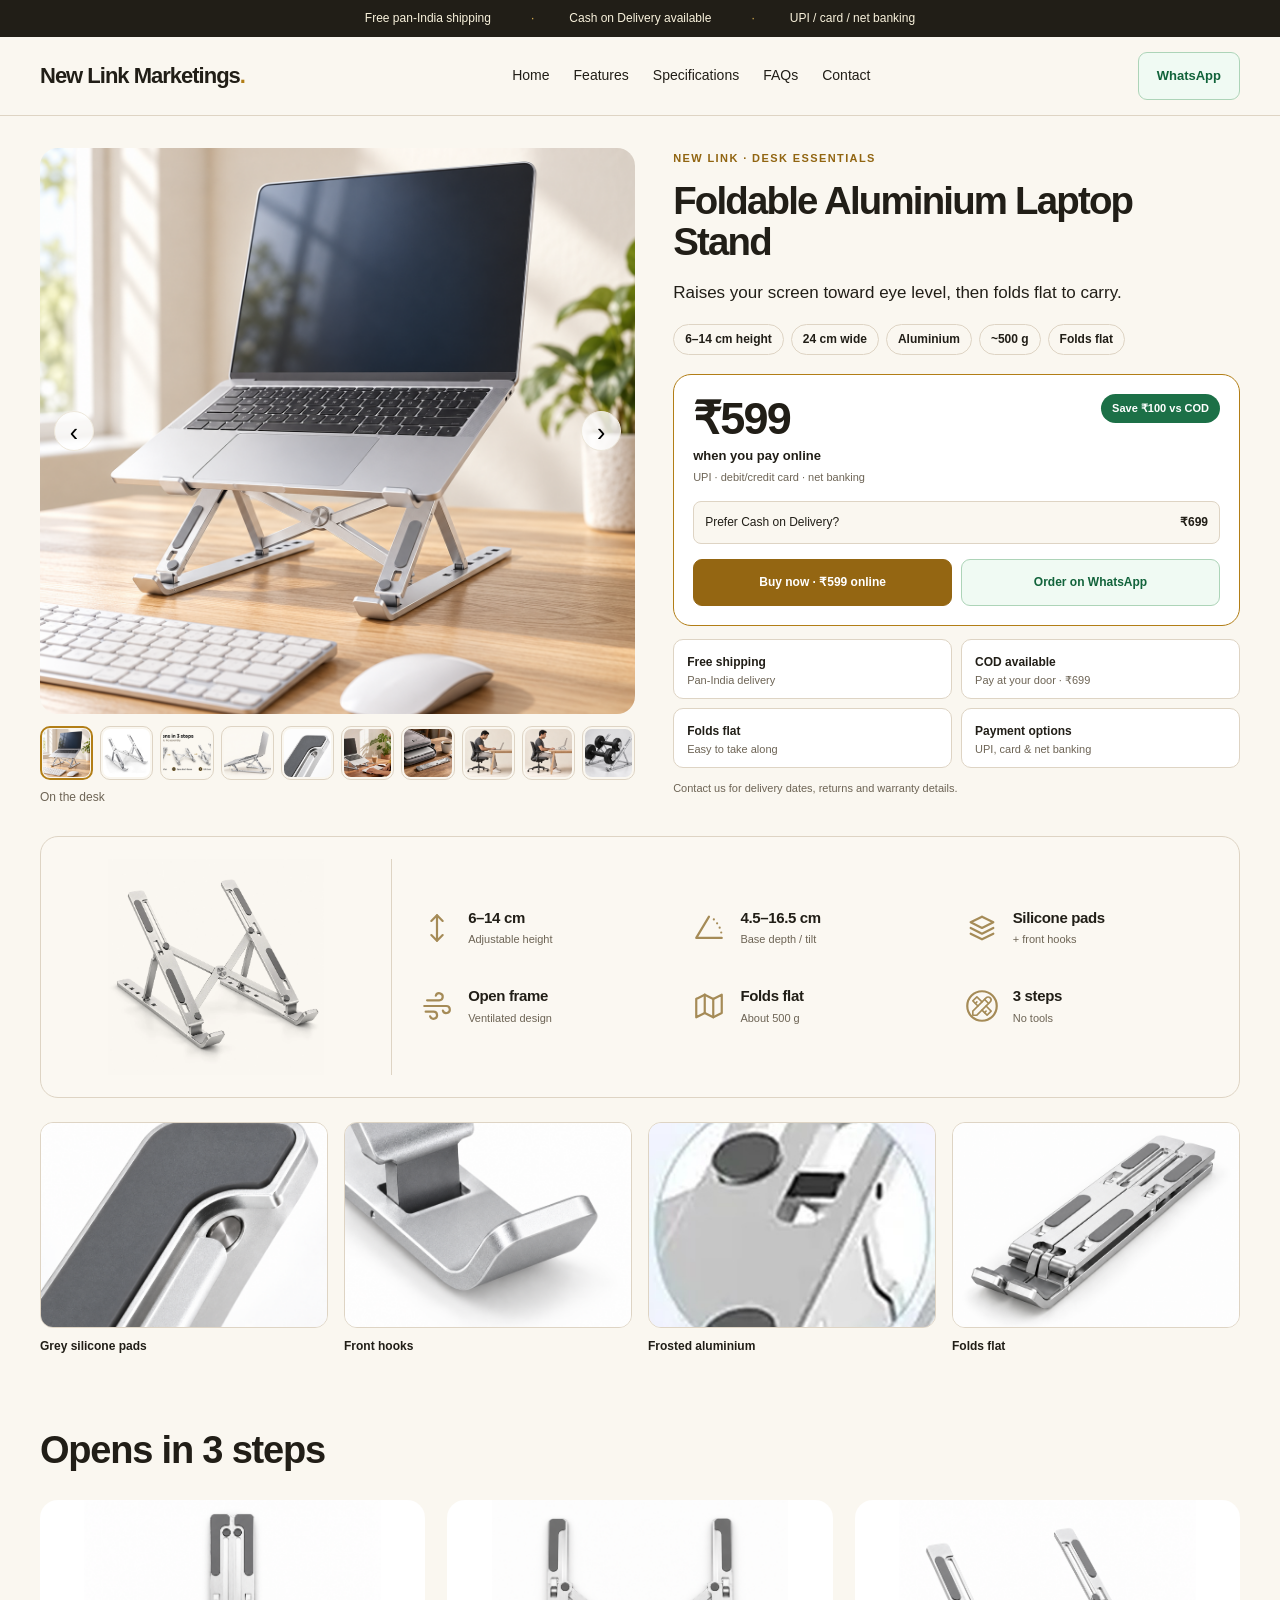
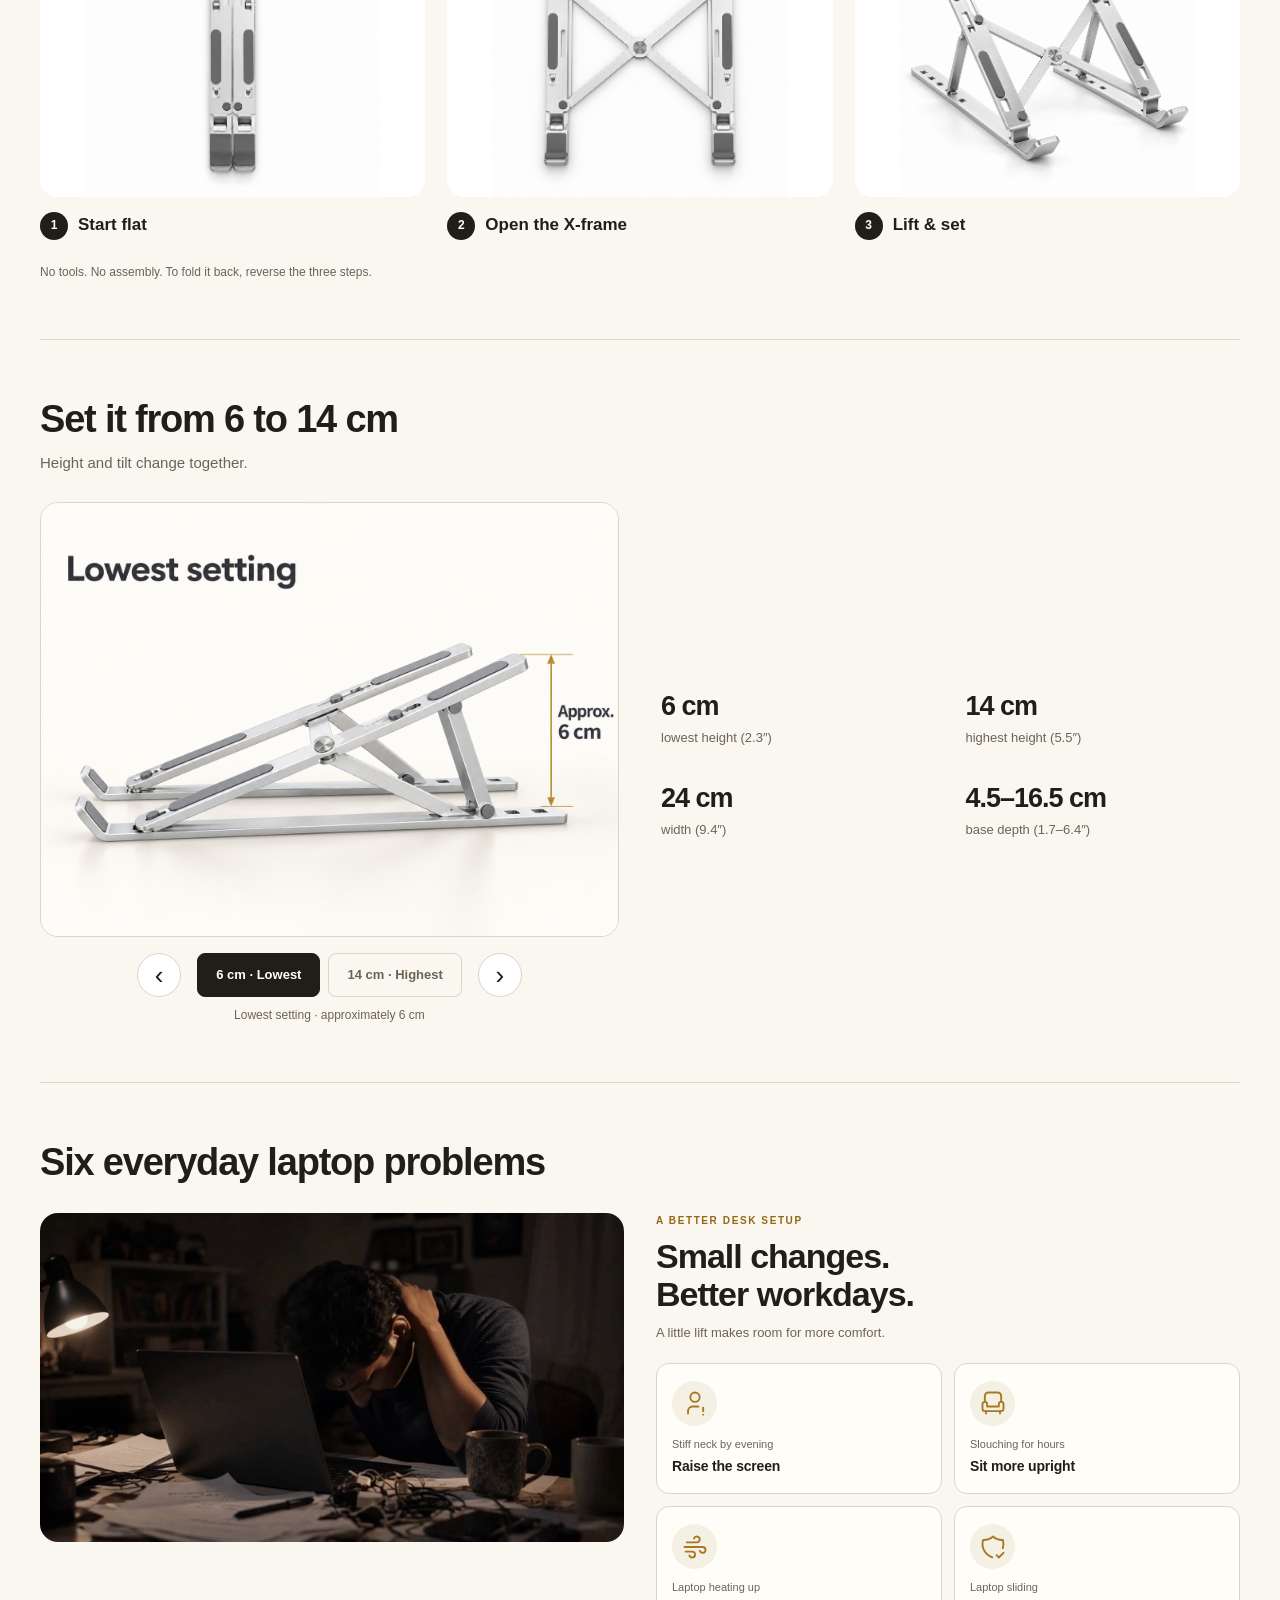
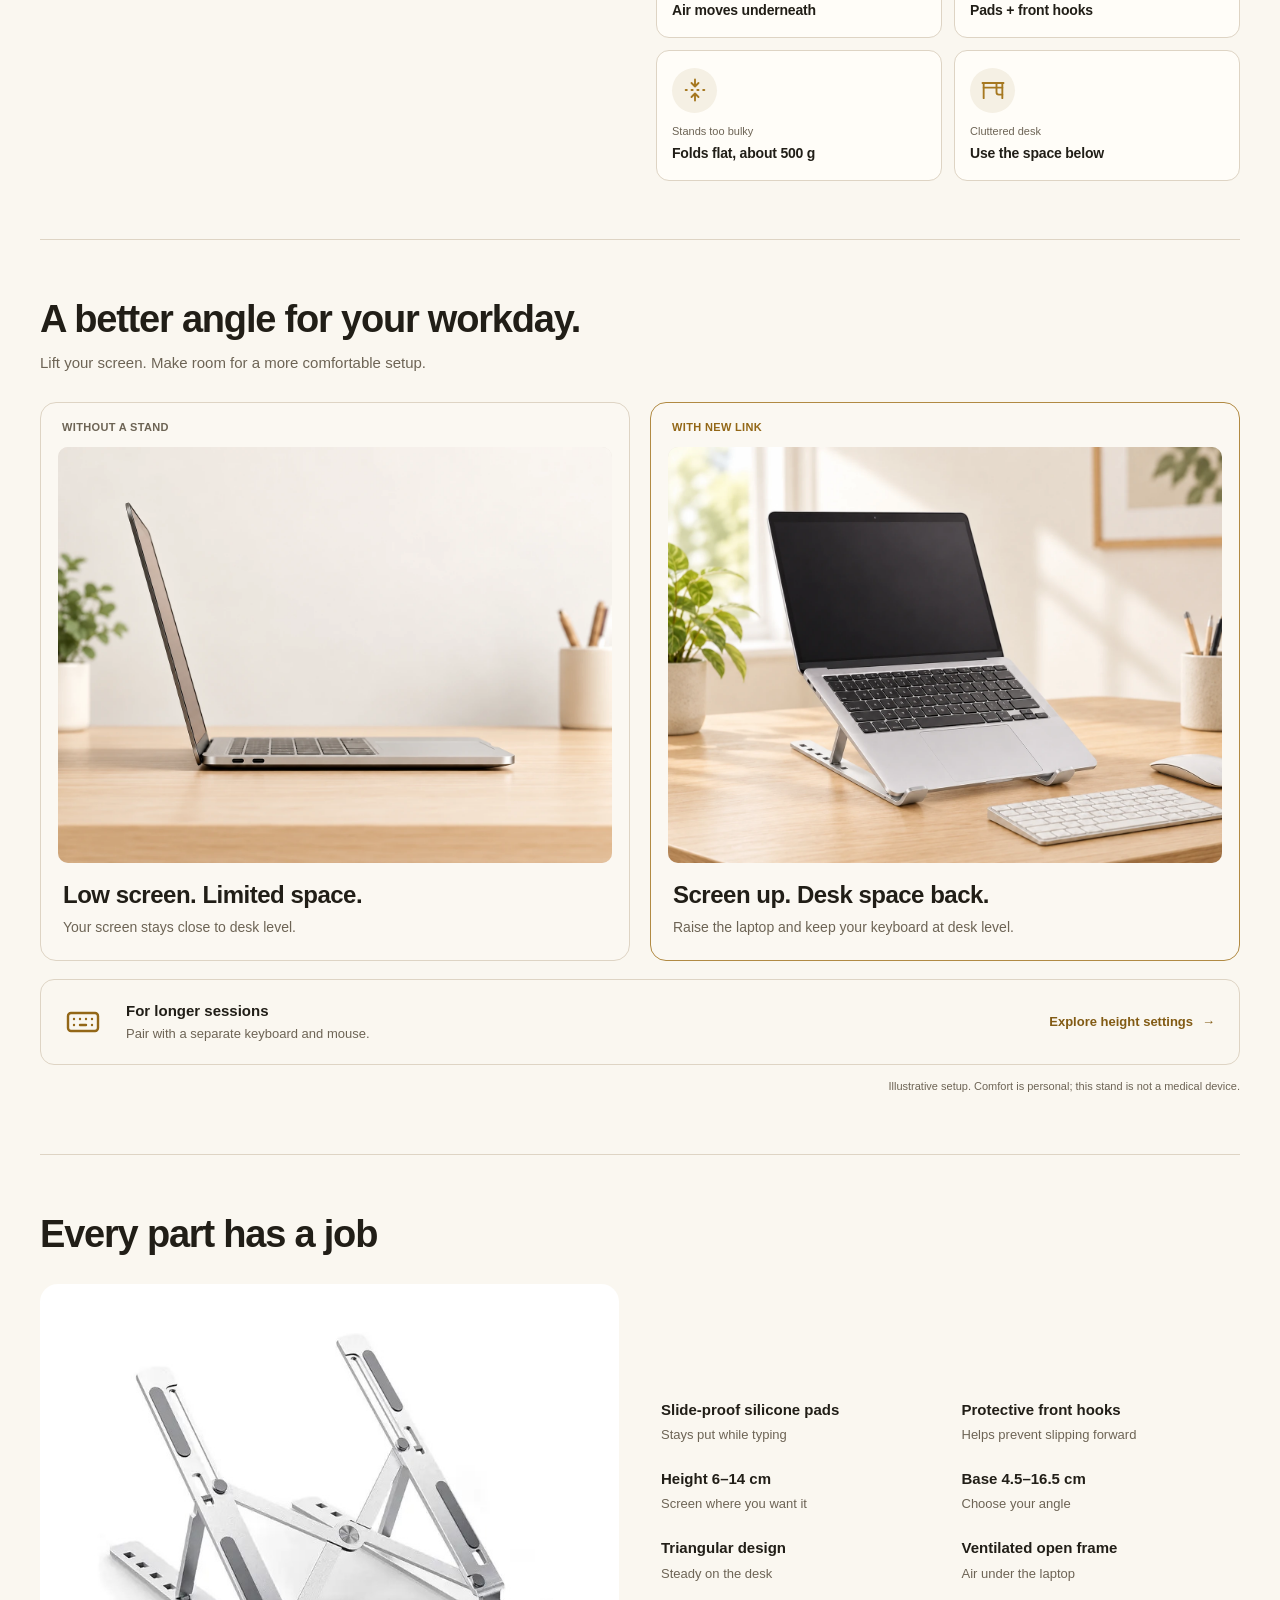
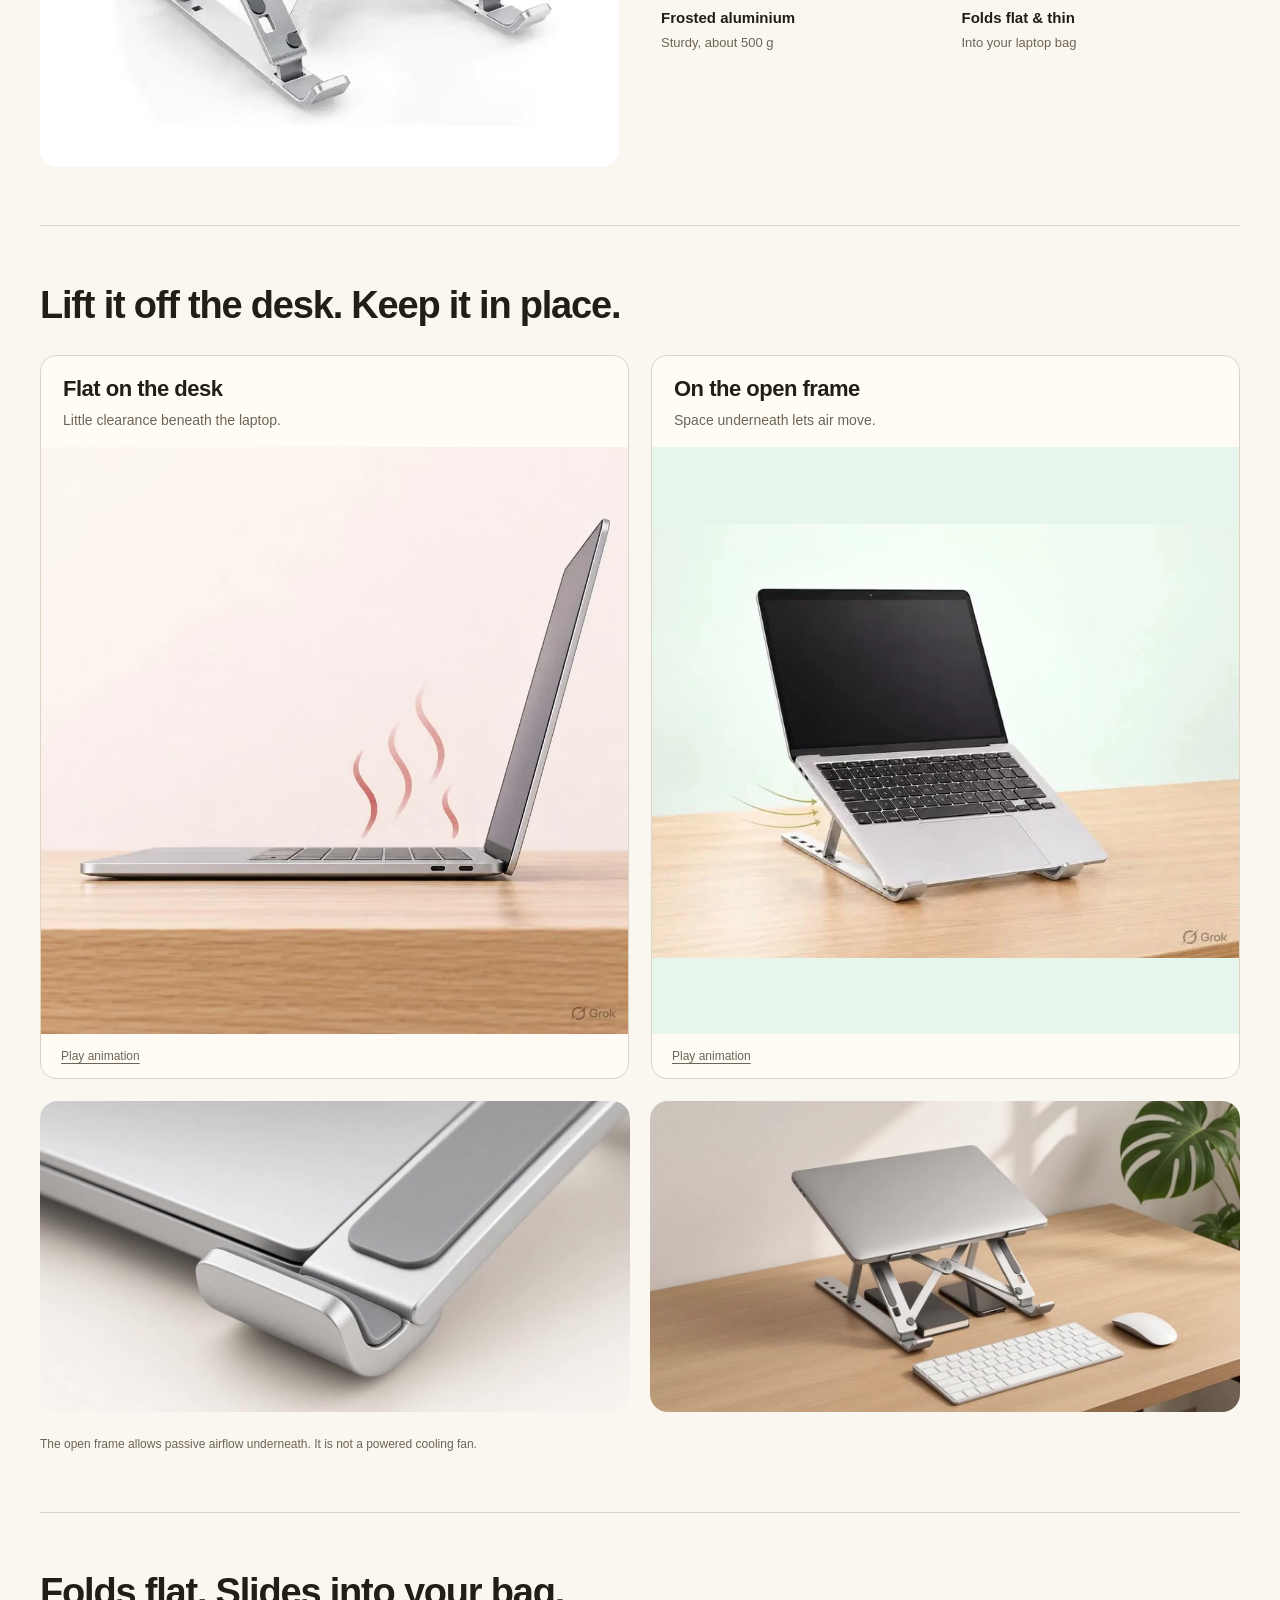
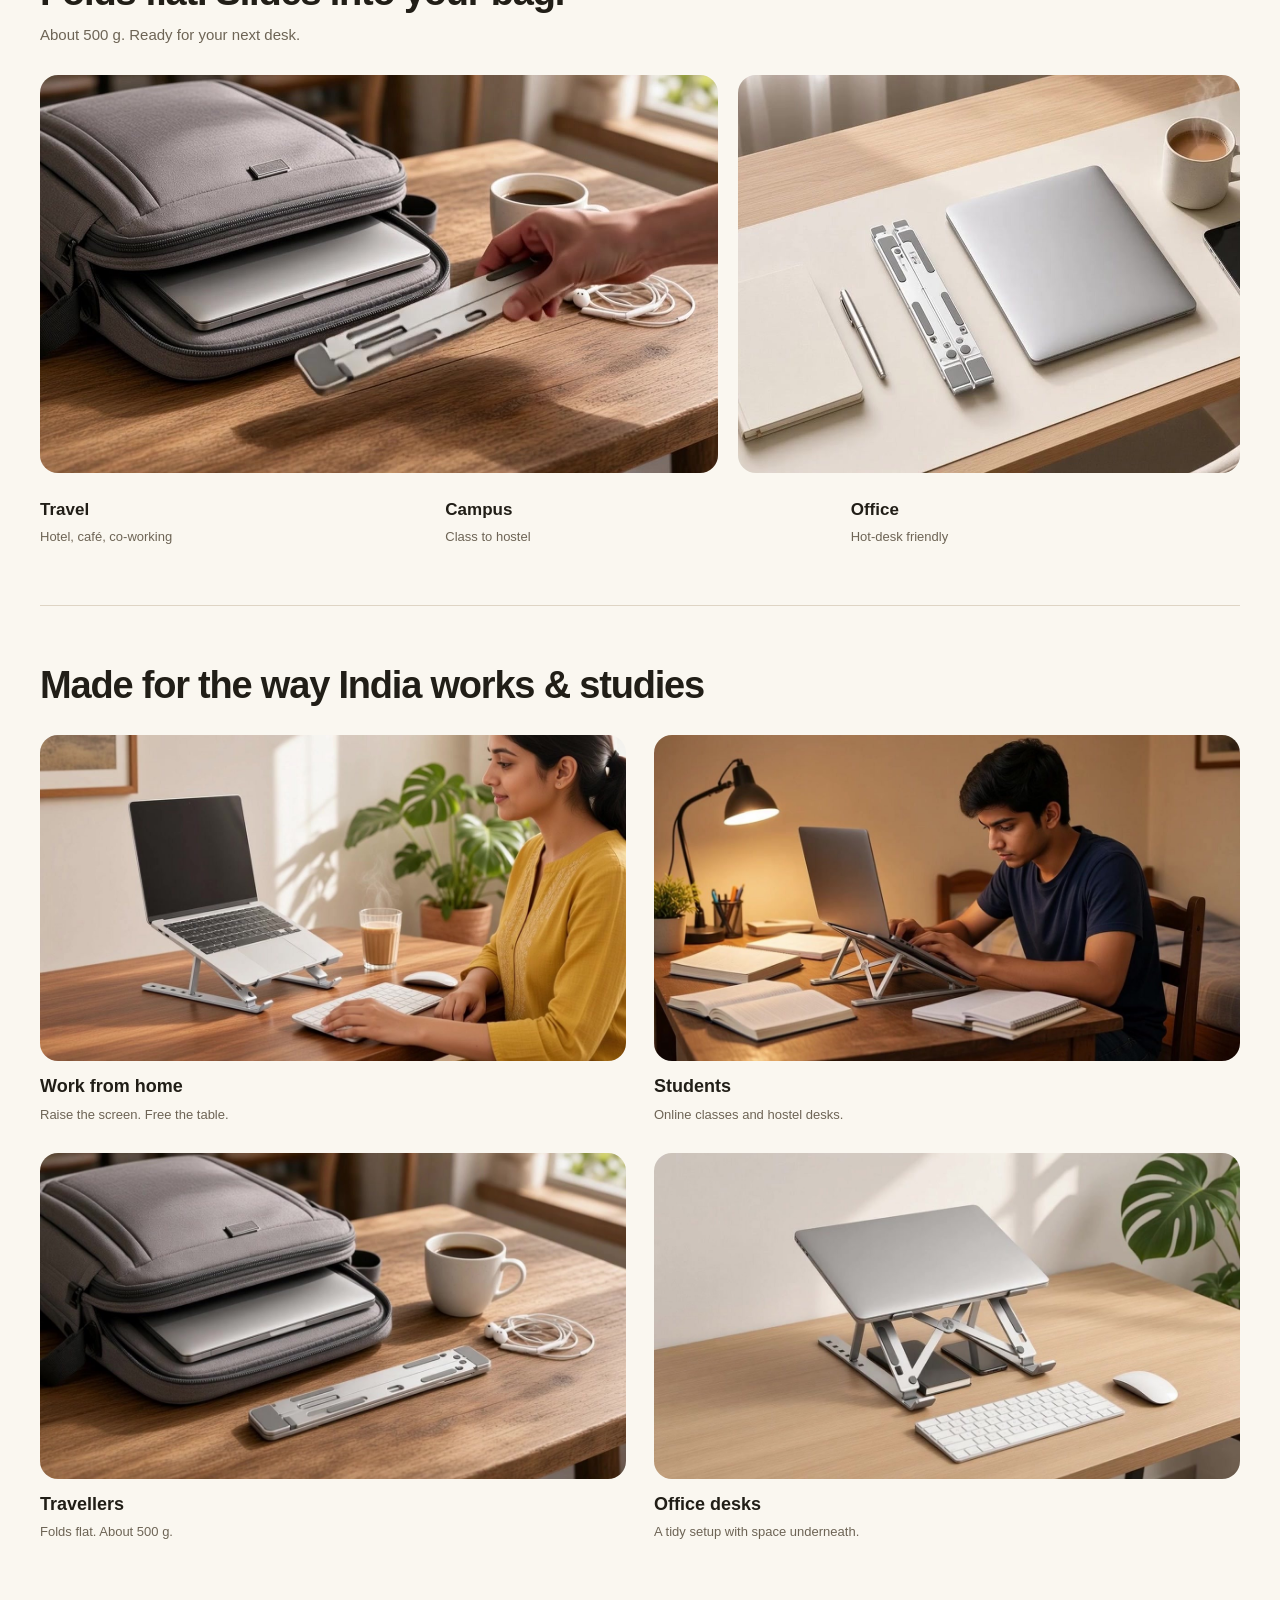
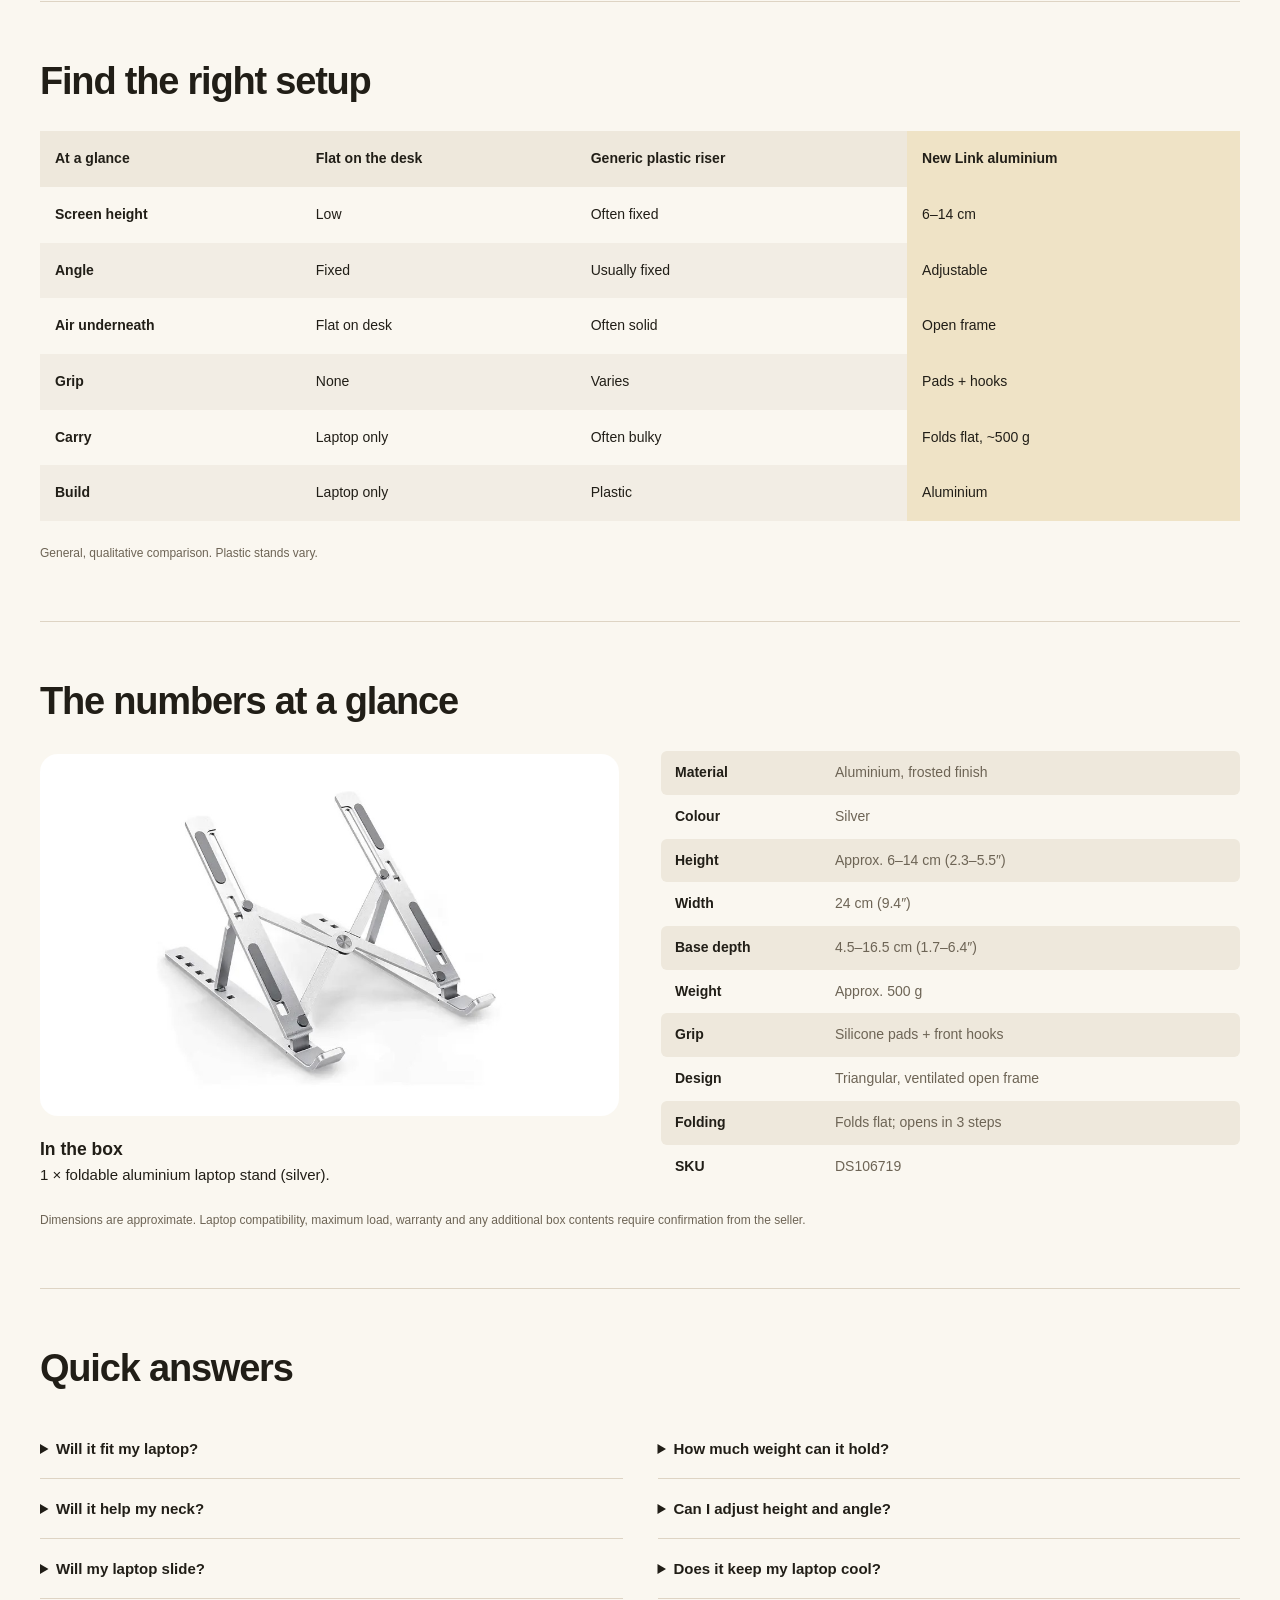
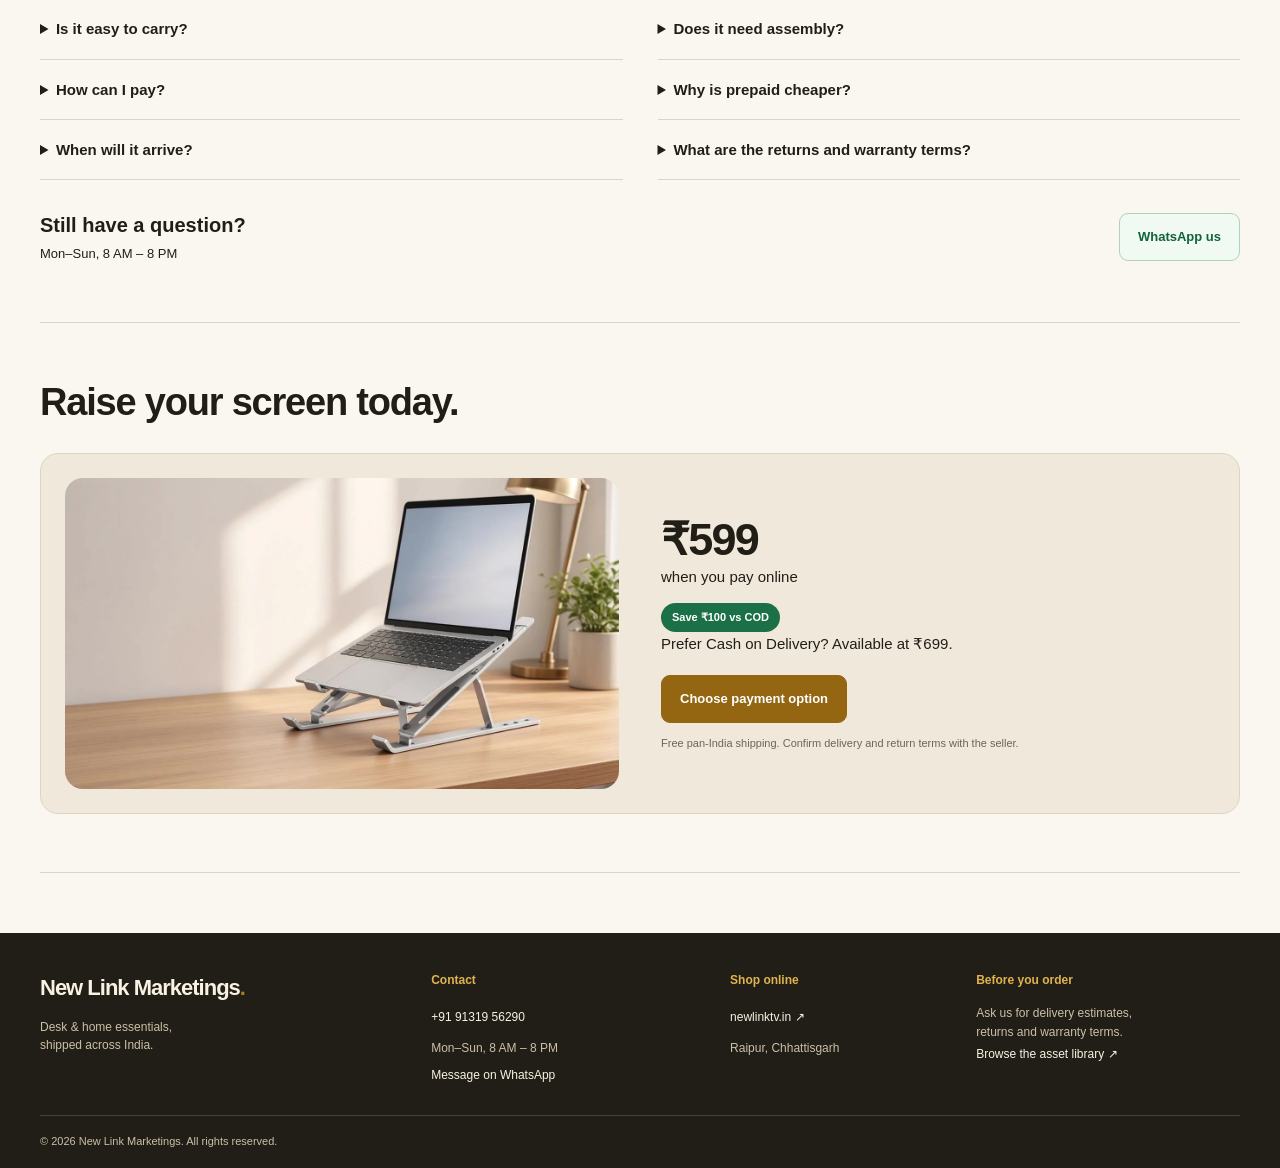
==== index.html @ d21ece6f "Replace open-frame airflow diagram with supplied looping video" ====
<!doctype html><html lang="en-IN"><head><meta charset="utf-8"><meta name="viewport" content="width=device-width, initial-scale=1"><meta name="description" content="Foldable aluminium laptop stand from New Link Marketings. Adjustable 6–14 cm, silicone grip, about 500 g. ₹599 online or ₹699 COD."><title>Foldable Aluminium Laptop Stand | New Link Marketings</title><link rel="stylesheet" href="styles.css?v=24"><script src="script.js?v=24" defer></script></head><body><a class="skip" href="#main">Skip to content</a><div class="announcement"><span>Free pan-India shipping</span><span>Cash on Delivery available</span><span>UPI / card / net banking</span></div><header><div class="nav wrap"><a href="#" class="brand">New Link Marketings<span>.</span></a><button id="menu-toggle" class="menu" aria-controls="navigation" aria-expanded="false">Menu</button><nav id="navigation" aria-label="Main navigation"><a href="#main">Home</a><a href="#features">Features</a><a href="#specs">Specifications</a><a href="#faq">FAQs</a><a href="#contact">Contact</a></nav><a class="button whatsapp nav-wa" href="https://wa.me/919131956290?text=Hi%2C%20I%20am%20interested%20in%20the%20foldable%20aluminium%20laptop%20stand." target="_blank" rel="noopener">WhatsApp</a></div></header><main id="main" class="wrap"><section class="hero"><div class="gallery"><div class="hero-photo"><img id="gallery-main" src="assets/hero-desk-generated.png" alt="Silver laptop on the aluminium X-frame stand in a naturally lit workspace" width="1254" height="1254" fetchpriority="high"><button class="gallery-arrow prev" aria-label="Previous product image">‹</button><button class="gallery-arrow next" aria-label="Next product image">›</button></div><div id="thumbnails" class="thumbnails" aria-label="Product images"></div><p id="gallery-caption" class="caption" aria-live="polite">On the desk</p></div><div class="hero-copy"><p class="eyebrow">NEW LINK · DESK ESSENTIALS</p><h1>Foldable Aluminium Laptop Stand</h1><p class="intro">Raises your screen toward eye level, then folds flat to carry.</p><div class="tags"><span>6–14 cm height</span><span>24 cm wide</span><span>Aluminium</span><span>~500 g</span><span>Folds flat</span></div><div class="buy-box"><div class="price-row"><div><strong class="price">₹599</strong><b>when you pay online</b><small>UPI · debit/credit card · net banking</small></div><span class="saving">Save ₹100 vs COD</span></div><p class="cod">Prefer Cash on Delivery? <strong>₹699</strong></p><div class="actions"><button class="button primary" data-order>Buy now · ₹599 online</button><a class="button whatsapp" href="https://wa.me/919131956290?text=Hi%2C%20I%20am%20interested%20in%20the%20foldable%20aluminium%20laptop%20stand." target="_blank" rel="noopener">Order on WhatsApp</a></div></div><div class="trust"><div><b>Free shipping</b><small>Pan-India delivery</small></div><div><b>COD available</b><small>Pay at your door · ₹699</small></div><div><b>Folds flat</b><small>Easy to take along</small></div><div><b>Payment options</b><small>UPI, card & net banking</small></div></div><p class="fine">Contact us for delivery dates, returns and warranty details.</p></div></section><section id="stand-benefits" class="feature-summary" aria-label="Stand at a glance"><div class="feature-summary-product"><img src="assets/benefits-stand.webp" alt="Open silver aluminium laptop stand with grey silicone pads" width="1254" height="1254" loading="lazy"></div><dl class="feature-summary-list"><div class="benefit-item"><img src="assets/icons/benefit-height.svg" alt="" width="34" height="34" loading="lazy"><div><dt>6–14 cm</dt><dd>Adjustable height</dd></div></div><div class="benefit-item"><img src="assets/icons/benefit-angle.svg" alt="" width="34" height="34" loading="lazy"><div><dt>4.5–16.5 cm</dt><dd>Base depth / tilt</dd></div></div><div class="benefit-item"><img src="assets/icons/benefit-silicone.svg" alt="" width="34" height="34" loading="lazy"><div><dt>Silicone pads</dt><dd>+ front hooks</dd></div></div><div class="benefit-item"><img src="assets/icons/benefit-airflow.svg" alt="" width="34" height="34" loading="lazy"><div><dt>Open frame</dt><dd>Ventilated design</dd></div></div><div class="benefit-item"><img src="assets/icons/benefit-fold.svg" alt="" width="34" height="34" loading="lazy"><div><dt>Folds flat</dt><dd>About 500 g</dd></div></div><div class="benefit-item"><img src="assets/icons/benefit-no-tools.svg" alt="" width="34" height="34" loading="lazy"><div><dt>3 steps</dt><dd>No tools</dd></div></div></dl></section><div class="details-grid"><figure><img src="assets/grey-silicone-pad-generated.png" alt="Grey silicone pads" class="" loading="lazy" width="1280" height="720"><figcaption>Grey silicone pads</figcaption></figure><figure><img src="assets/front-hook-v2.png" alt="Front hooks" class="" loading="lazy" width="1280" height="720"><figcaption>Front hooks</figcaption></figure><figure><img src="assets/frosted-aluminium.jpg" alt="Frosted aluminium" class="" loading="lazy" width="1280" height="720"><figcaption>Frosted aluminium</figcaption></figure><figure><img src="assets/folded-stand-generated.png" alt="Folds flat" class="" loading="lazy" width="1280" height="720"><figcaption>Folds flat</figcaption></figure></div><section id="setup" class="section"><div class="section-heading"><h2>Opens in 3 steps</h2></div><div class="steps"><figure><img src="assets/folded-top-view-generated.png" alt="Start flat: top view of the folded aluminium stand" class="" loading="lazy" width="1254" height="1254"><figcaption><span>1</span>Start flat</figcaption></figure><figure><img src="assets/x-frame-top-view-generated.png" alt="Open the X-frame: overhead view of the stand spread sideways and still flat" class="" loading="lazy" width="1254" height="1254"><figcaption><span>2</span>Open the X-frame</figcaption></figure><figure><img src="assets/raised-stand-generated.png" alt="Lift and set: fully raised aluminium stand with open triangular supports" class="" loading="lazy" width="1254" height="1254"><figcaption><span>3</span>Lift & set</figcaption></figure></div><p class="note">No tools. No assembly. To fold it back, reverse the three steps.</p></section><section id="height" class="section"><div class="section-heading"><h2>Set it from 6 to 14 cm</h2><p>Height and tilt change together.</p></div><div class="height-layout"><div class="height-carousel" role="region" aria-roledescription="carousel" aria-label="Adjustable stand height" tabindex="0"><div class="height-slides"><figure class="height-slide" role="group" aria-roledescription="slide" aria-label="1 of 2: Lowest setting"><img src="assets/height-low-6cm-generated.png" alt="Lowest setting: silver laptop stand at approximately 6 cm, with a vertical height marker" loading="lazy" width="1448" height="1086"></figure><figure class="height-slide" role="group" aria-roledescription="slide" aria-label="2 of 2: Highest setting" hidden><img src="assets/height-high-14cm-generated.png" alt="Highest setting: silver laptop stand at approximately 14 cm, with a vertical height marker" loading="lazy" width="1448" height="1086"></figure></div><div class="height-controls"><button type="button" class="height-prev" aria-label="Previous height illustration">‹</button><div class="height-choices" aria-label="Choose height illustration"><button type="button" data-height-slide="0" aria-pressed="true">6 cm · Lowest</button><button type="button" data-height-slide="1" aria-pressed="false">14 cm · Highest</button></div><button type="button" class="height-next" aria-label="Next height illustration">›</button></div><p class="height-status" aria-live="polite" aria-atomic="true">Lowest setting · approximately 6 cm</p></div><div class="measurements"><div><strong>6 cm</strong><p>lowest height (2.3″)</p></div><div><strong>14 cm</strong><p>highest height (5.5″)</p></div><div><strong>24 cm</strong><p>width (9.4″)</p></div><div><strong>4.5–16.5 cm</strong><p>base depth (1.7–6.4″)</p></div></div></div></section><section id="everyday" class="section"><div class="section-heading"><h2>Six everyday laptop problems</h2></div><div class="split everyday-layout"><img src="assets/neck-discomfort-loop.gif" alt="Person rubbing their neck while working over a flat laptop" class="everyday-media" loading="lazy" width="800" height="450"><div class="everyday-panel"><div class="everyday-heading"><p class="everyday-eyebrow">A better desk setup</p><h3>Small changes.<br>Better workdays.</h3><p>A little lift makes room for more comfort.</p></div><ul class="problem-grid" aria-label="Everyday problems and stand benefits"><li class="problem-card"><span class="problem-icon"><img src="assets/icons/neck-comfort.svg" alt="" width="32" height="32" loading="lazy"></span><p class="problem-label">Stiff neck by evening</p><h3>Raise the screen</h3></li><li class="problem-card"><span class="problem-icon"><img src="assets/icons/upright-posture.svg" alt="" width="32" height="32" loading="lazy"></span><p class="problem-label">Slouching for hours</p><h3>Sit more upright</h3></li><li class="problem-card"><span class="problem-icon"><img src="assets/icons/open-airflow.svg" alt="" width="32" height="32" loading="lazy"></span><p class="problem-label">Laptop heating up</p><h3>Air moves underneath</h3></li><li class="problem-card"><span class="problem-icon"><img src="assets/icons/secure-grip.svg" alt="" width="32" height="32" loading="lazy"></span><p class="problem-label">Laptop sliding</p><h3>Pads + front hooks</h3></li><li class="problem-card"><span class="problem-icon"><img src="assets/icons/fold-and-carry.svg" alt="" width="32" height="32" loading="lazy"></span><p class="problem-label">Stands too bulky</p><h3>Folds flat, about 500 g</h3></li><li class="problem-card"><span class="problem-icon"><img src="assets/icons/desk-space.svg" alt="" width="32" height="32" loading="lazy"></span><p class="problem-label">Cluttered desk</p><h3>Use the space below</h3></li></ul></div></div></section><section id="posture" class="section setup-comparison" aria-labelledby="comparison-title"><div class="section-heading"><h2 id="comparison-title">A better angle for your workday.</h2><p>Lift your screen. Make room for a more comfortable setup.</p></div><div class="setup-comparison-grid"><figure class="setup-option"><p class="setup-option-label">Without a stand</p><img src="assets/comparison-flat-desk.webp" alt="Side view of a silver laptop resting flat on an oak desk" width="1448" height="1086" loading="lazy"><figcaption><h3>Low screen. Limited space.</h3><p>Your screen stays close to desk level.</p></figcaption></figure><figure class="setup-option setup-option-raised"><p class="setup-option-label">With New Link</p><img src="assets/comparison-raised-stand-v2.webp" alt="Silver laptop seated in the aluminium stand’s retaining hooks, with a separate keyboard and mouse" width="1448" height="1086" loading="lazy"><figcaption><h3>Screen up. Desk space back.</h3><p>Raise the laptop and keep your keyboard at desk level.</p></figcaption></figure></div><aside class="setup-session-tip" aria-label="Longer-session setup tip"><img src="assets/icons/keyboard.svg" alt="" width="36" height="36" loading="lazy"><div><h3>For longer sessions</h3><p>Pair with a separate keyboard and mouse.</p></div><a href="#height">Explore height settings <span aria-hidden="true">→</span></a></aside><p class="setup-comparison-note">Illustrative setup. Comfort is personal; this stand is not a medical device.</p></section><section id="features" class="section"><div class="section-heading"><h2>Every part has a job</h2></div><div class="split"><div class="product-image"><img src="assets/stand-product.jpg" alt="Silver X-frame laptop stand with silicone pads" class="" loading="lazy" width="1280" height="720"></div><div class="feature-list"><div><h3>Slide-proof silicone pads</h3><p>Stays put while typing</p></div><div><h3>Protective front hooks</h3><p>Helps prevent slipping forward</p></div><div><h3>Height 6–14 cm</h3><p>Screen where you want it</p></div><div><h3>Base 4.5–16.5 cm</h3><p>Choose your angle</p></div><div><h3>Triangular design</h3><p>Steady on the desk</p></div><div><h3>Ventilated open frame</h3><p>Air under the laptop</p></div><div><h3>Frosted aluminium</h3><p>Sturdy, about 500 g</p></div><div><h3>Folds flat & thin</h3><p>Into your laptop bag</p></div></div></div></section><section id="airflow" class="section"><div class="section-heading"><h2>Lift it off the desk. Keep it in place.</h2></div><div class="airflow-comparison"><figure class="airflow-option"><figcaption><h3>Flat on the desk</h3><p>Little clearance beneath the laptop.</p></figcaption><div class="airflow-media airflow-media-flat"><video id="flat-desk-video" autoplay loop muted playsinline preload="metadata" poster="assets/flat-desk-warmth-poster.webp" width="800" height="800" aria-label="Illustration of a laptop resting flat on a desk, with animated warmth indicators"><source src="assets/flat-desk-warmth-loop.mp4" type="video/mp4"><img src="assets/flat-desk-warmth-poster.webp" alt="Laptop flat on a desk with conceptual warmth indicators" width="960" height="960"></video></div><button type="button" class="airflow-animation-toggle" aria-controls="flat-desk-video">Pause animation</button></figure><figure class="airflow-option"><figcaption><h3>On the open frame</h3><p>Space underneath lets air move.</p></figcaption><div class="airflow-media airflow-media-open"><video id="open-frame-video" autoplay loop muted playsinline preload="metadata" poster="assets/open-frame-airflow-poster.webp" width="800" height="592" aria-label="Illustration of passive airflow under a laptop supported by an open aluminium stand"><source src="assets/open-frame-airflow-loop.mp4" type="video/mp4"><img src="assets/open-frame-airflow-poster.webp" alt="Raised laptop on an open frame with conceptual airflow indicators" width="800" height="592"></video></div><button type="button" class="airflow-animation-toggle" aria-controls="open-frame-video">Pause animation</button></figure></div><div class="two-photos"><img src="assets/pad-hook-closeup.jpg" alt="Close-up of laptop corner resting on the padded front hook" class="" loading="lazy" width="1280" height="720"><img src="assets/office-desk.jpg" alt="Laptop on a stand with separate keyboard and mouse" class="" loading="lazy" width="1280" height="720"></div><p class="note">The open frame allows passive airflow underneath. It is not a powered cooling fan.</p></section><section id="carry" class="section"><div class="section-heading"><h2>Folds flat. Slides into your bag.</h2><p>About 500 g. Ready for your next desk.</p></div><div class="carry-grid"><img src="assets/fold-into-bag.jpg" alt="Hand placing the folded stand into a laptop bag" class="" loading="lazy" width="1280" height="720"><img src="assets/desk-flatlay.jpg" alt="Folded stand beside laptop and desk essentials" class="" loading="lazy" width="1280" height="720"></div><div class="use-labels"><p><b>Travel</b>Hotel, café, co-working</p><p><b>Campus</b>Class to hostel</p><p><b>Office</b>Hot-desk friendly</p></div></section><section id="who" class="section"><div class="section-heading"><h2>Made for the way India works & studies</h2></div><div class="lifestyle-grid"><figure><img src="assets/lifestyle-home.jpg" alt="Work from home" class="" loading="lazy" width="1280" height="720"><figcaption><h3>Work from home</h3><p>Raise the screen. Free the table.</p></figcaption></figure><figure><img src="assets/lifestyle-student.jpg" alt="Students" class="" loading="lazy" width="1280" height="720"><figcaption><h3>Students</h3><p>Online classes and hostel desks.</p></figcaption></figure><figure><img src="assets/travel-bag.jpg" alt="Travellers" class="" loading="lazy" width="1280" height="720"><figcaption><h3>Travellers</h3><p>Folds flat. About 500 g.</p></figcaption></figure><figure><img src="assets/office-desk.jpg" alt="Office desks" class="" loading="lazy" width="1280" height="720"><figcaption><h3>Office desks</h3><p>A tidy setup with space underneath.</p></figcaption></figure></div></section><section id="compare" class="section"><div class="section-heading"><h2>Find the right setup</h2></div><div class="table-wrap"><table><thead><tr><th scope="col">At a glance</th><th scope="col">Flat on the desk</th><th scope="col">Generic plastic riser</th><th scope="col">New Link aluminium</th></tr></thead><tbody><tr><th scope="row">Screen height</th><td>Low</td><td>Often fixed</td><td>6–14 cm</td></tr><tr><th scope="row">Angle</th><td>Fixed</td><td>Usually fixed</td><td>Adjustable</td></tr><tr><th scope="row">Air underneath</th><td>Flat on desk</td><td>Often solid</td><td>Open frame</td></tr><tr><th scope="row">Grip</th><td>None</td><td>Varies</td><td>Pads + hooks</td></tr><tr><th scope="row">Carry</th><td>Laptop only</td><td>Often bulky</td><td>Folds flat, ~500 g</td></tr><tr><th scope="row">Build</th><td>Laptop only</td><td>Plastic</td><td>Aluminium</td></tr></tbody></table></div><p class="note">General, qualitative comparison. Plastic stands vary.</p></section><section id="specs" class="section"><div class="section-heading"><h2>The numbers at a glance</h2></div><div class="split"><div><img src="assets/stand-product.jpg" alt="Open aluminium laptop stand" class="spec-product" loading="lazy" width="1280" height="720"><h3>In the box</h3><p>1 × foldable aluminium laptop stand (silver).</p></div><dl class="specifications"><div><dt>Material</dt><dd>Aluminium, frosted finish</dd></div><div><dt>Colour</dt><dd>Silver</dd></div><div><dt>Height</dt><dd>Approx. 6–14 cm (2.3–5.5″)</dd></div><div><dt>Width</dt><dd>24 cm (9.4″)</dd></div><div><dt>Base depth</dt><dd>4.5–16.5 cm (1.7–6.4″)</dd></div><div><dt>Weight</dt><dd>Approx. 500 g</dd></div><div><dt>Grip</dt><dd>Silicone pads + front hooks</dd></div><div><dt>Design</dt><dd>Triangular, ventilated open frame</dd></div><div><dt>Folding</dt><dd>Folds flat; opens in 3 steps</dd></div><div><dt>SKU</dt><dd>DS106719</dd></div></dl></div><p class="note">Dimensions are approximate. Laptop compatibility, maximum load, warranty and any additional box contents require confirmation from the seller.</p></section><section id="faq" class="section"><div class="section-heading"><h2>Quick answers</h2></div><div class="faq-grid"><details><summary>Will it fit my laptop?</summary><p>The stand is 24 cm wide with front hooks. Contact us to confirm compatibility with your laptop model.</p></details><details><summary>How much weight can it hold?</summary><p>Please contact us for the confirmed maximum load before ordering.</p></details><details><summary>Will it help my neck?</summary><p>It helps raise your screen toward eye level. It is not a medical device. For longer sessions, use a separate keyboard and mouse.</p></details><details><summary>Can I adjust height and angle?</summary><p>Yes. Height is approximately 6–14 cm, with a base depth of 4.5–16.5 cm. Height and tilt change together.</p></details><details><summary>Will my laptop slide?</summary><p>Silicone pads provide grip, and the front hooks support the laptop edge.</p></details><details><summary>Does it keep my laptop cool?</summary><p>The open frame lets air move underneath. It is not a fan.</p></details><details><summary>Is it easy to carry?</summary><p>It folds flat and thin and weighs about 500 g.</p></details><details><summary>Does it need assembly?</summary><p>No tools or assembly. Open it in three steps.</p></details><details><summary>How can I pay?</summary><p>The listed price is ₹599 online via UPI, card or net banking, or ₹699 with Cash on Delivery. Contact the seller to arrange payment.</p></details><details><summary>Why is prepaid cheaper?</summary><p>The ₹100 difference reflects extra COD handling and cash-collection costs.</p></details><details><summary>When will it arrive?</summary><p>Shipping is free across India. Contact us with your PIN code for dispatch and delivery estimates.</p></details><details><summary>What are the returns and warranty terms?</summary><p>The PDF leaves the return window and warranty unconfirmed. Please ask the seller for the current terms before purchase.</p></details></div><div class="question"><div><h3>Still have a question?</h3><p>Mon–Sun, 8 AM – 8 PM</p></div><a class="button whatsapp" href="https://wa.me/919131956290?text=Hi%2C%20I%20am%20interested%20in%20the%20foldable%20aluminium%20laptop%20stand." target="_blank" rel="noopener">WhatsApp us</a></div></section><section id="order" class="section"><div class="section-heading"><h2>Raise your screen today.</h2></div><div class="split order-panel"><img src="assets/hero-desk.jpg" alt="Laptop raised on a foldable silver stand" class="" loading="lazy" width="1280" height="720"><div><strong class="price">₹599</strong><p>when you pay online</p><span class="saving">Save ₹100 vs COD</span><p>Prefer Cash on Delivery? Available at ₹699.</p><button class="button primary" data-order>Choose payment option</button><p class="fine">Free pan-India shipping. Confirm delivery and return terms with the seller.</p></div></div></section></main><footer id="contact"><div class="wrap footer-grid"><div><a class="brand" href="#">New Link Marketings<span>.</span></a><p>Desk & home essentials,<br>shipped across India.</p></div><div><h3>Contact</h3><a href="tel:+919131956290">+91 91319 56290</a><p>Mon–Sun, 8 AM – 8 PM</p><a class="text-link" href="https://wa.me/919131956290?text=Hi%2C%20I%20am%20interested%20in%20the%20foldable%20aluminium%20laptop%20stand." target="_blank" rel="noopener">Message on WhatsApp</a></div><div><h3>Shop online</h3><a href="https://newlinktv.in" target="_blank" rel="noopener">newlinktv.in ↗</a><p>Raipur, Chhattisgarh</p></div><div><h3>Before you order</h3><p>Ask us for delivery estimates,<br>returns and warranty terms.</p><a href="assets.html">Browse the asset library ↗</a></div></div><div class="wrap footer-bottom">© 2026 New Link Marketings. All rights reserved.</div></footer><div class="mobile-buy"><div><b>₹599 <small>online</small></b><small>COD ₹699 · Free shipping</small></div><button class="button primary" data-order>Buy now</button></div><dialog id="order-dialog"><form method="dialog"><button class="close" aria-label="Close order options">×</button></form><h2>Order your laptop stand</h2><p>Choose your preferred payment method, then contact New Link to arrange your order.</p><fieldset><legend>Payment preference</legend><label><input type="radio" name="payment" value="online" checked> Online payment <b>₹599</b></label><label><input type="radio" name="payment" value="cod"> Cash on Delivery <b>₹699</b></label></fieldset><a id="order-whatsapp" class="button whatsapp" target="_blank" rel="noopener">Continue on WhatsApp</a><p class="fine">This page does not process payments. The seller will confirm availability, delivery and payment details.</p></dialog></body></html>
---- styles.css ----
/* Reference palette retained from the supplied PDF. Buildless, offline-friendly CSS. */
:root{--paper:#faf7f0;--ink:#211e17;--muted:#6d6455;--line:#ded4c4;--gold:#b27e16;--green:#1c7047;--radius:18px}*{box-sizing:border-box}html{scroll-behavior:smooth;scroll-padding-top:95px}body{margin:0;background:var(--paper);color:var(--ink);font-family:"Avenir Next",Avenir,"Segoe UI",Arial,sans-serif;font-size:15px;line-height:1.55}button,input{font:inherit}a{color:inherit;text-decoration:none}button,a{touch-action:manipulation}button{cursor:pointer}button:focus-visible,a:focus-visible,summary:focus-visible,input:focus-visible{outline:3px solid var(--gold);outline-offset:4px}img{display:block;width:100%;height:auto;object-fit:cover}figure,p,h1,h2,h3{margin:0}p+p{margin-top:12px}.wrap{width:min(1200px,calc(100% - 64px));margin-inline:auto}.announcement{display:flex;justify-content:center;gap:40px;background:var(--ink);color:#f9f2dc;font-size:12px;padding:9px 16px}.announcement span+span:before{content:'·';color:#ddb352;margin-right:35px}header{position:sticky;top:0;z-index:10;background:rgba(250,247,240,.96);border-bottom:1px solid var(--line)}.nav{display:flex;align-items:center;gap:28px;min-height:78px}.brand{font-size:22px;font-weight:800;letter-spacing:-1px;white-space:nowrap}.brand span{color:var(--gold)}nav{display:flex;gap:24px;margin:auto;font-size:14px}.menu{display:none}.button{display:inline-flex;align-items:center;justify-content:center;padding:13px 18px;min-height:46px;font-size:13px;font-weight:700;border:1px solid var(--line);border-radius:9px;transition:background .18s,transform .18s;white-space:nowrap;background:transparent;color:var(--ink)}.button:hover{transform:translateY(-2px)}.primary{color:white;background:#946612;border-color:#946612}.primary:hover{background:#79510b}.whatsapp{background:#f0faf3;border-color:#add4b8;color:#12633b}.hero{display:grid;grid-template-columns:1.05fr 1fr;gap:38px;padding-block:32px 30px;align-items:start}.hero-photo{position:relative;border-radius:var(--radius);overflow:hidden;background:#e5dfd3}.hero-photo>img{aspect-ratio:1.05;object-fit:cover}.gallery-arrow{position:absolute;top:50%;transform:translateY(-50%);width:40px;height:40px;border-radius:50%;background:#fffc;border:1px solid #eee8dc;font-size:25px;display:grid;place-items:center}.prev{left:14px}.next{right:14px}.thumbnails{display:grid;grid-template-columns:repeat(10,minmax(44px,1fr));overflow-x:auto;gap:7px;margin-top:12px}.thumbnails button{padding:2px;border:1px solid var(--line);border-radius:10px;overflow:hidden;background:transparent}.thumbnails button[aria-pressed=true]{border:2px solid var(--gold);padding:1px}.thumbnails img{aspect-ratio:1;object-fit:cover;border-radius:7px}.caption{font-size:12px;color:var(--muted);margin-top:8px}.eyebrow{font-size:11px;letter-spacing:1.4px;font-weight:750;color:#916511;margin:2px 0 13px}h1{font-size:clamp(30px,3vw,44px);line-height:1.08;letter-spacing:-1.8px;max-width:540px}.intro{font-size:17px;line-height:1.5;margin-top:17px;max-width:470px}.tags{display:flex;flex-wrap:wrap;gap:7px;margin:19px 0}.tags span{font-size:12px;font-weight:650;border:1px solid var(--line);border-radius:20px;padding:5px 11px}.buy-box{background:#fff;border:1px solid var(--gold);border-radius:var(--radius);padding:19px}.price-row{display:flex;justify-content:space-between;gap:12px;align-items:start}.price{display:block;font-weight:850;font-size:45px;line-height:1.1;letter-spacing:-1.8px}.price-row b{display:block;font-size:13px;margin-top:3px}small{display:block;font-size:11px;color:var(--muted)}.price-row small{margin-top:3px}.saving{display:inline-block;flex-shrink:0;background:var(--green);color:#fff;border-radius:20px;padding:6px 11px;font-size:11px;font-weight:700}.cod{display:flex;justify-content:space-between;gap:10px;background:var(--paper);padding:11px;border:1px solid var(--line);border-radius:8px;font-size:12px;margin:15px 0}.actions{display:grid;grid-template-columns:1fr 1fr;gap:9px}.actions .button{padding-inline:10px;font-size:12px}.trust{display:grid;grid-template-columns:1fr 1fr;gap:9px;margin-top:13px}.trust>div{border:1px solid var(--line);background:#fff;border-radius:10px;padding:9px 13px}.trust b{font-size:12px}.fine{font-size:11px;color:var(--muted);margin-top:12px}.spec-strip{display:grid;grid-template-columns:repeat(6,1fr);gap:15px;background:var(--ink);color:white;border-radius:var(--radius);padding:28px 20px;text-align:center}.spec-strip b{font-size:15px}.spec-strip small{color:#d2c6af;margin-top:5px}.details-grid{display:grid;grid-template-columns:repeat(4,1fr);gap:16px;margin:24px 0 15px}.details-grid img{aspect-ratio:1.4;border-radius:13px;border:1px solid var(--line);object-fit:cover}.details-grid figcaption{font-size:12px;font-weight:650;margin-top:9px}.section{padding-block:58px;border-bottom:1px solid var(--line)}.section-heading{margin-bottom:28px}.section-heading h2{font-size:clamp(27px,3vw,38px);line-height:1.15;letter-spacing:-1.2px}.section-heading p{color:var(--muted);margin-top:9px}.steps{display:grid;grid-template-columns:repeat(3,1fr);gap:22px}.steps img{height:auto;aspect-ratio:1.3;object-fit:contain;background:white;border-radius:var(--radius)}.steps figcaption{display:flex;align-items:center;gap:10px;font-size:17px;font-weight:700;margin-top:15px}.steps figcaption span{display:grid;place-items:center;border-radius:50%;width:28px;height:28px;background:var(--ink);color:#fff;font-size:12px}.note{font-size:12px;color:var(--muted);margin-top:23px}.split{display:grid;grid-template-columns:1fr 1fr;gap:42px;align-items:center}.split>img,.two-photos img,.carry-grid img,.lifestyle-grid img{border-radius:var(--radius)}.measurements{display:grid;grid-template-columns:1fr 1fr;gap:30px}.measurements strong{font-size:27px;letter-spacing:-1px}.measurements p{color:var(--muted);font-size:13px}.problem-list,.feature-list{display:grid;grid-template-columns:1fr 1fr;gap:22px}.problem-list h3,.feature-list h3{font-size:15px}.problem-list p,.feature-list p{font-size:13px;color:var(--muted);margin-top:4px}.diagram{max-width:1000px;margin:auto;border:1px solid var(--line);border-radius:var(--radius)}.two-photos{display:grid;grid-template-columns:1fr 1fr;gap:20px;margin-top:22px}.two-photos img{aspect-ratio:1.9}.product-image{background:white;border-radius:var(--radius);overflow:hidden}.product-image img{aspect-ratio:1.2;object-fit:contain}.carry-grid{display:grid;grid-template-columns:1.35fr 1fr;gap:20px}.carry-grid img{height:100%;aspect-ratio:1.7}.use-labels{display:grid;grid-template-columns:repeat(3,1fr);margin-top:24px;gap:16px}.use-labels b{display:block;font-size:17px;color:var(--ink);margin-bottom:3px}.use-labels p{margin:0;font-size:13px;color:var(--muted)}.lifestyle-grid{display:grid;grid-template-columns:1fr 1fr;gap:28px}.lifestyle-grid img{aspect-ratio:1.8}.lifestyle-grid figcaption{margin-top:12px}.lifestyle-grid h3{font-size:18px}.lifestyle-grid p{font-size:13px;color:var(--muted);margin-top:4px}.table-wrap{overflow-x:auto}table{border-collapse:collapse;width:100%;text-align:left;font-size:14px}th,td{padding:17px 15px}thead{background:#eee8dc}thead th:last-child,td:last-child{background:#efe3c6}tbody tr:nth-child(even){background:#f2ede4}tbody th{font-weight:600}.spec-product{aspect-ratio:1.6;object-fit:contain;background:#fff;border-radius:var(--radius);margin-bottom:20px}.specifications{margin:0}.specifications div{display:grid;grid-template-columns:140px 1fr;gap:20px;padding:11px 14px;font-size:14px}.specifications div:nth-child(odd){background:#eee8dc;border-radius:6px}dt{font-weight:650}dd{margin:0;color:var(--muted)}.faq-grid{display:grid;grid-template-columns:1fr 1fr;gap:0 35px}details{border-bottom:1px solid var(--line);padding-block:18px}summary{cursor:pointer;font-size:15px;font-weight:650;padding-right:12px}details p{font-size:14px;color:var(--muted);margin-top:12px}.question{display:flex;justify-content:space-between;align-items:center;gap:20px;margin-top:30px}.question h3{font-size:20px}.question p{font-size:13px;margin-top:3px}.order-panel{padding:24px;background:#f0e9db;border:1px solid var(--line);border-radius:var(--radius)}.order-panel .saving{margin-top:15px}.order-panel .primary{margin-top:20px}footer{margin-top:60px;padding:38px 0 18px;background:#211e17;color:#f9f2e3}footer p{color:#cbbfa7;font-size:12px;margin-top:12px}.footer-grid{display:grid;grid-template-columns:1.35fr 1fr .8fr 1fr;gap:35px}footer h3{color:#e1b34d;font-size:12px;margin-bottom:14px}footer a:not(.brand){font-size:12px}.text-link{display:inline-block;margin-top:8px}.footer-bottom{font-size:11px;color:#cbbfa7;border-top:1px solid #49402f;margin-top:30px;padding-top:17px}.mobile-buy{display:none}.skip{position:fixed;left:10px;top:-80px;z-index:30;background:white;padding:10px}.skip:focus{top:10px}dialog{border:1px solid var(--line);border-radius:var(--radius);background:var(--paper);color:var(--ink);max-width:490px;width:calc(100% - 32px);padding:30px}dialog::backdrop{background:#211e17a6}dialog h2{font-size:25px;letter-spacing:-.8px;padding-right:20px}dialog>p{font-size:14px;color:var(--muted);margin-top:12px}.close{position:absolute;right:16px;top:12px;border:0;background:transparent;font-size:28px}.close:hover{color:var(--gold)}fieldset{border:0;margin:22px 0;padding:0}legend{font-size:12px;font-weight:700;margin-bottom:8px}fieldset label{display:flex;align-items:center;gap:9px;border:1px solid var(--line);padding:15px;border-radius:9px;margin:9px 0;font-size:14px}fieldset b{margin-left:auto}input{accent-color:var(--green)}dialog>.button{width:100%}
@media(min-width:1400px){.hero{gap:48px}.hero-photo>img{aspect-ratio:1.04}}
@media(max-width:1050px){.wrap{width:calc(100% - 40px)}.nav{gap:20px}nav{gap:14px;font-size:12px}.brand{font-size:20px}.nav-wa{display:none}.hero{gap:24px}h1{font-size:33px}.hero-copy .actions{grid-template-columns:1fr}.price-row{flex-wrap:wrap}.spec-strip{grid-template-columns:repeat(3,1fr)}.split{gap:24px}.feature-list{gap:18px}.footer-grid{grid-template-columns:1fr 1fr}}
@media(max-width:700px){html{scroll-padding-top:80px}.wrap{width:calc(100% - 32px)}.announcement{gap:18px;font-size:10px;padding:8px}.announcement span:nth-child(3){display:none}.announcement span+span:before{display:none}.nav{min-height:64px;justify-content:space-between;flex-wrap:wrap;gap:0}.brand{font-size:20px}.menu{display:block;background:transparent;border:1px solid var(--line);border-radius:7px;padding:7px 12px;font-size:12px}nav{display:none;flex-basis:100%;margin:0;padding:10px 0 18px;gap:17px;flex-wrap:wrap;font-size:13px}nav.open{display:flex}.hero{grid-template-columns:1fr;padding-top:18px;gap:20px}.hero-photo>img{aspect-ratio:1.25}.hero-copy h1{font-size:35px;max-width:440px}.eyebrow{font-size:10px}.intro{font-size:15px}.hero-copy .actions{grid-template-columns:1fr 1fr}.buy-box{padding:16px}.price{font-size:42px}.price-row{flex-wrap:nowrap}.saving{font-size:10px;padding:6px 9px}.trust>div{padding:9px 11px}.spec-strip{padding:23px 12px;gap:20px 9px}.spec-strip b{font-size:12px}.spec-strip small{font-size:10px}.details-grid{grid-template-columns:1fr 1fr;gap:18px 14px}.details-grid img{aspect-ratio:1.5}.section{padding-block:38px}.section-heading{margin-bottom:22px}.section-heading h2{font-size:29px}.section-heading p{font-size:14px}.steps{gap:9px}.steps img{aspect-ratio:.8}.steps figcaption{font-size:12px;gap:5px;align-items:start}.steps figcaption span{width:19px;height:19px;flex-shrink:0;font-size:10px}.split{grid-template-columns:1fr}.measurements{gap:22px}.measurements strong{font-size:25px}.problem-list,.feature-list{gap:20px 16px}.two-photos,.carry-grid{grid-template-columns:1fr;gap:14px}.two-photos img{aspect-ratio:1.8}.use-labels{gap:12px}.use-labels b{font-size:15px}.use-labels p{font-size:11px}.lifestyle-grid{grid-template-columns:1fr;gap:24px}.lifestyle-grid h3{font-size:17px}table{min-width:590px;font-size:12px}th,td{padding:13px 11px}.specifications div{grid-template-columns:110px 1fr;gap:14px;font-size:13px}.faq-grid{grid-template-columns:1fr}.question h3{font-size:17px}.order-panel{padding:16px}.footer-grid{gap:30px 20px}.footer-grid .brand{font-size:17px}.footer-grid>div:first-child{grid-column:1/-1}footer{margin-top:35px;padding-bottom:110px}.mobile-buy{display:flex;position:fixed;bottom:0;left:0;right:0;z-index:15;align-items:center;justify-content:space-between;background:#fffef9f5;border-top:1px solid var(--line);padding:12px 16px calc(12px + env(safe-area-inset-bottom))}.mobile-buy b{font-size:22px;line-height:1.1}.mobile-buy b small{display:inline;font-size:12px}.mobile-buy small{font-size:10px}.mobile-buy .button{padding:10px 30px}.note{font-size:11px}}
@media(prefers-reduced-motion:reduce){html{scroll-behavior:auto}*{transition:none!important}}

/* Height illustrations retain their full canvas at every screen width. */
.height-carousel{max-width:1000px;margin-inline:auto}.height-slides{border:1px solid var(--line);border-radius:var(--radius);overflow:hidden;background:#fffdf8;touch-action:pan-y}.height-slide[hidden]{display:none}.height-slide img{width:100%;height:auto;aspect-ratio:4/3;object-fit:contain}.height-controls{display:flex;align-items:center;justify-content:center;gap:16px;margin-top:16px}.height-prev,.height-next{width:44px;height:44px;border:1px solid var(--line);border-radius:50%;background:white;color:var(--ink);font-size:26px;line-height:1}.height-choices{display:flex;gap:8px}.height-choices button{min-height:44px;padding:9px 18px;border:1px solid var(--line);border-radius:8px;background:transparent;color:var(--muted);font-size:13px;font-weight:650}.height-choices button[aria-pressed=true]{background:var(--ink);color:#fff;border-color:var(--ink)}.height-status{text-align:center;color:var(--muted);font-size:12px;margin-top:9px}#height>.measurements{grid-template-columns:repeat(4,1fr);margin-top:30px;text-align:center}@media(max-width:700px){.height-controls{gap:8px}.height-choices{gap:6px}.height-choices button{padding:9px 11px;font-size:11px}#height>.measurements{grid-template-columns:1fr 1fr;text-align:left}}

.height-layout{display:grid;grid-template-columns:minmax(0,1fr) minmax(0,1fr);gap:42px;align-items:center}.height-layout .height-carousel{width:100%;min-width:0;margin:0}.height-layout>.measurements{grid-template-columns:1fr 1fr;text-align:left;margin:0}@media(max-width:700px){.height-layout{grid-template-columns:1fr;gap:24px}}

/* Approved right-side benefit panel. Text stays editable; icons are local SVGs. */
.everyday-layout{align-items:center;gap:32px}.everyday-media{width:100%;border-radius:var(--radius)}.everyday-panel{min-width:0}.everyday-heading{margin-bottom:20px}.everyday-eyebrow{text-transform:uppercase;letter-spacing:1.6px;font-size:10px;font-weight:750;color:#936717;margin:0 0 8px}.everyday-heading>h3{font-size:clamp(26px,2.7vw,34px);line-height:1.12;letter-spacing:-1px}.everyday-heading>p:last-child{font-size:13px;color:var(--muted);margin-top:10px}.problem-grid{display:grid;grid-template-columns:repeat(2,minmax(0,1fr));gap:12px;list-style:none;padding:0;margin:0}.problem-card{min-width:0;padding:17px 15px;border:1px solid var(--line);border-radius:13px;background:#fffdf8}.problem-icon{display:grid;place-items:center;width:45px;height:45px;border-radius:50%;background:#f5f0e4;margin-bottom:11px}.problem-icon img{width:28px;height:28px;object-fit:contain}.problem-label{color:var(--muted);font-size:11px;line-height:1.4;margin:0 0 5px}.problem-card h3{font-size:14px;line-height:1.35;font-weight:750;letter-spacing:-.2px}@media(max-width:1050px){.everyday-layout{gap:24px}.problem-card{padding:14px 12px}.problem-grid{gap:10px}.problem-card h3{font-size:13px}}@media(max-width:700px){.everyday-layout{gap:25px}.everyday-heading>h3{font-size:29px}.problem-card{padding:17px 14px}.problem-grid{gap:12px}.problem-label{font-size:12px}.problem-card h3{font-size:15px}}@media(max-width:360px){.problem-grid{grid-template-columns:1fr}.problem-card{display:grid;grid-template-columns:44px 1fr;column-gap:12px}.problem-icon{grid-row:1/3;margin:0}.problem-label{align-self:end}}

/* Keep the GIF visible while reading the right-hand benefits on desktop. */
@media(min-width:701px) and (min-height:550px){.everyday-layout{align-items:start}.everyday-media{position:sticky;top:100px;align-self:start;max-height:calc(100dvh - 125px);object-fit:contain}}

/* Native HTML comparison: only the two product scenes and keyboard icon are images. */
.setup-comparison .section-heading p{max-width:65ch}.setup-comparison-grid{display:grid;grid-template-columns:repeat(2,minmax(0,1fr));gap:20px}.setup-option{min-width:0;padding:17px;border:1px solid var(--line);border-radius:16px;background:#fbf8f2}.setup-option-raised{border-color:#b18a43}.setup-option-label{font-size:11px;font-weight:750;line-height:1.4;text-transform:uppercase;letter-spacing:.35px;color:var(--muted);margin:0 4px 12px}.setup-option-raised .setup-option-label{color:#936717}.setup-option>img{width:100%;height:auto;aspect-ratio:4/3;object-fit:contain;background:#eee8df;border-radius:10px}.setup-option figcaption{padding:17px 5px 5px}.setup-option h3{font-size:clamp(18px,1.9vw,24px);line-height:1.25;letter-spacing:-.5px}.setup-option figcaption p{margin-top:7px;font-size:14px;color:var(--muted);line-height:1.55}.setup-session-tip{display:grid;grid-template-columns:40px minmax(0,1fr) auto;align-items:center;column-gap:21px;border:1px solid var(--line);border-radius:14px;padding:20px 24px;margin-top:18px}.setup-session-tip>img{width:36px;height:36px;object-fit:contain}.setup-session-tip h3{font-size:15px;line-height:1.4}.setup-session-tip p{font-size:13px;color:var(--muted);margin-top:3px}.setup-session-tip>a{font-size:13px;font-weight:650;color:#825b14;display:inline-flex;align-items:center;gap:9px;min-height:44px;text-underline-offset:4px;white-space:nowrap}.setup-session-tip>a:hover{text-decoration:underline}.setup-comparison-note{font-size:11px;color:var(--muted);text-align:right;margin-top:13px}@media(max-width:700px){.setup-comparison-grid{grid-template-columns:1fr;gap:18px}.setup-option{padding:14px}.setup-option h3{font-size:21px}.setup-option figcaption{padding:15px 3px 4px}.setup-session-tip{grid-template-columns:32px minmax(0,1fr);gap:11px 14px;padding:17px}.setup-session-tip>img{width:30px;height:30px}.setup-session-tip>a{grid-column:2;justify-self:start;white-space:normal}.setup-comparison-note{text-align:left}.setup-comparison .section-heading h2{max-width:24ch}}

/* Let the hero shrink below the thumbnail row's intrinsic width on phones. */
.hero>.gallery,.hero>.hero-copy{min-width:0}.thumbnails{max-width:100%}@media(max-width:700px){.hero{grid-template-columns:minmax(0,1fr)}}@media(max-width:400px){.hero-copy .actions{grid-template-columns:1fr}}

/* Approved product-and-specs variation: product image + six local gold SVGs. */
.feature-summary{display:grid;grid-template-columns:minmax(0,.95fr) minmax(0,2.3fr);align-items:center;border:1px solid var(--line);border-radius:18px;background:#fbf8f2;padding:22px;margin:0 0 24px;gap:28px}.feature-summary-product{border-right:1px solid var(--line);padding-right:22px;display:grid;place-items:center}.feature-summary-product>img{width:100%;height:216px;object-fit:contain;mix-blend-mode:multiply}.feature-summary-list{display:grid;grid-template-columns:repeat(3,minmax(0,1fr));gap:38px 20px;margin:0;min-width:0}.benefit-item{display:flex;gap:14px;align-items:center;min-width:0}.benefit-item>img{width:34px;height:34px;object-fit:contain;flex-shrink:0}.benefit-item dt{font-size:15px;line-height:1.3;font-weight:800;letter-spacing:-.35px;color:var(--ink)}.benefit-item dd{margin:5px 0 0;font-size:11px;line-height:1.45;color:var(--muted)}@media(max-width:1050px){.feature-summary{gap:20px;padding:19px;grid-template-columns:minmax(0,.8fr) minmax(0,2.4fr)}.feature-summary-product{padding-right:16px}.feature-summary-product>img{height:190px}.feature-summary-list{gap:28px 16px}.benefit-item{gap:9px}.benefit-item>img{width:29px;height:29px}.benefit-item dt{font-size:13px}}@media(max-width:700px){.feature-summary{grid-template-columns:minmax(0,1fr);padding:20px;gap:21px}.feature-summary-product{border-right:0;border-bottom:1px solid var(--line);padding:0 0 17px}.feature-summary-product>img{height:178px;max-width:250px}.feature-summary-list{grid-template-columns:repeat(2,minmax(0,1fr));gap:25px 16px}.benefit-item{align-items:flex-start;gap:10px}.benefit-item>img{width:27px;height:27px}.benefit-item dt{font-size:13px;letter-spacing:-.2px}.benefit-item dd{font-size:11px;margin-top:4px}}@media(max-width:360px){.feature-summary{padding:16px}.feature-summary-list{gap:22px 12px}.benefit-item{flex-direction:column;gap:8px}.benefit-item dt{font-size:14px}}

/* Native comparison captions with the supplied looping flat-desk video. */
.airflow-comparison{display:grid;grid-template-columns:repeat(2,minmax(0,1fr));gap:22px}.airflow-option{min-width:0;border:1px solid var(--line);border-radius:16px;overflow:hidden;background:#fffcf6}.airflow-option figcaption{padding:20px 22px 16px}.airflow-option h3{font-size:22px;line-height:1.2;letter-spacing:-.5px}.airflow-option figcaption p{font-size:14px;color:var(--muted);margin-top:7px}.airflow-media{width:100%;aspect-ratio:1;overflow:hidden}.airflow-media-flat{background:#fcf0eb}.airflow-media video{display:block;width:100%;height:100%;object-fit:contain}.airflow-media-open{background:#e7f6ec;display:flex;align-items:center}.airflow-original-crop{position:relative;width:100%;aspect-ratio:560/445;overflow:hidden}.airflow-original-crop>img{position:absolute;width:228.571429%;max-width:none;height:auto;left:-118.571429%;top:-52.808989%}.airflow-animation-toggle{display:block;background:transparent;color:var(--muted);border:0;text-decoration:underline;text-underline-offset:3px;font-size:12px;min-height:44px;padding:9px 20px;text-align:left}.airflow-animation-toggle:hover{color:var(--ink)}@media(max-width:700px){.airflow-comparison{grid-template-columns:1fr;gap:18px}.airflow-option figcaption{padding:18px 18px 14px}.airflow-option h3{font-size:21px}}
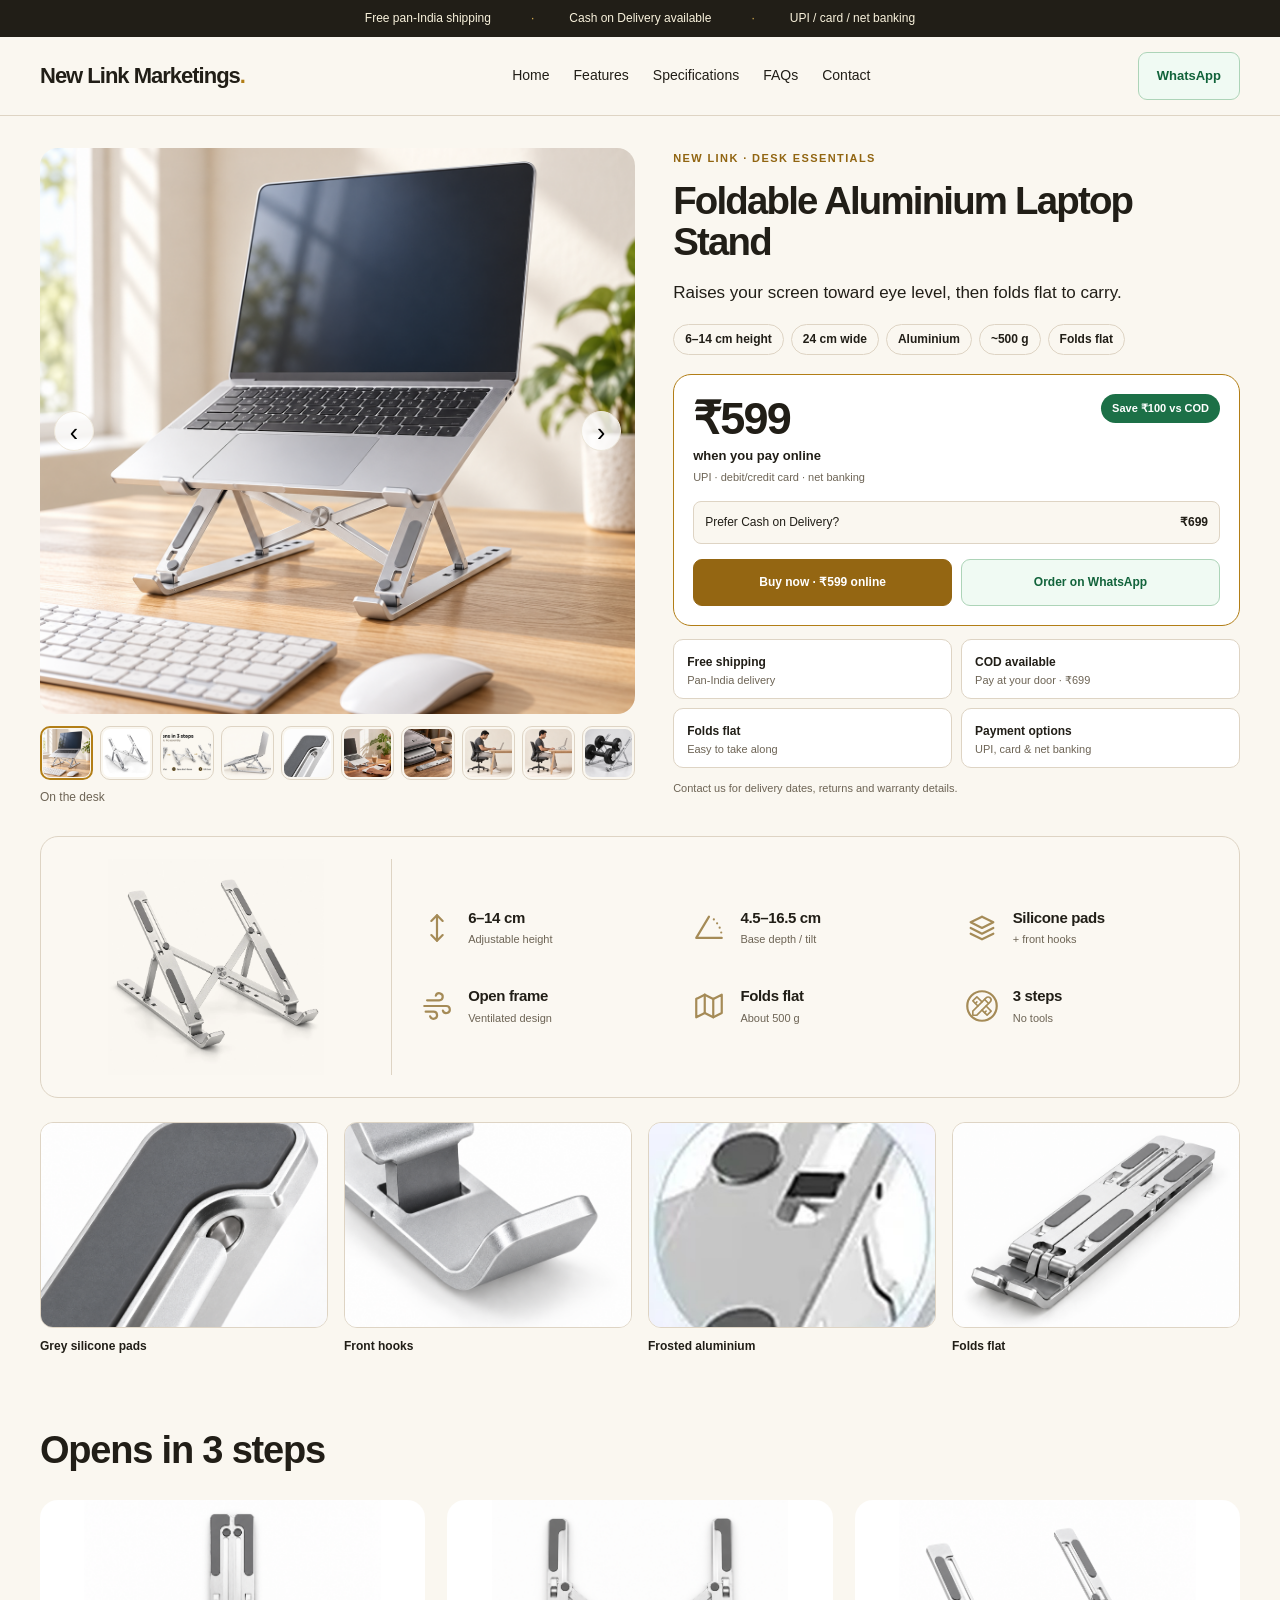
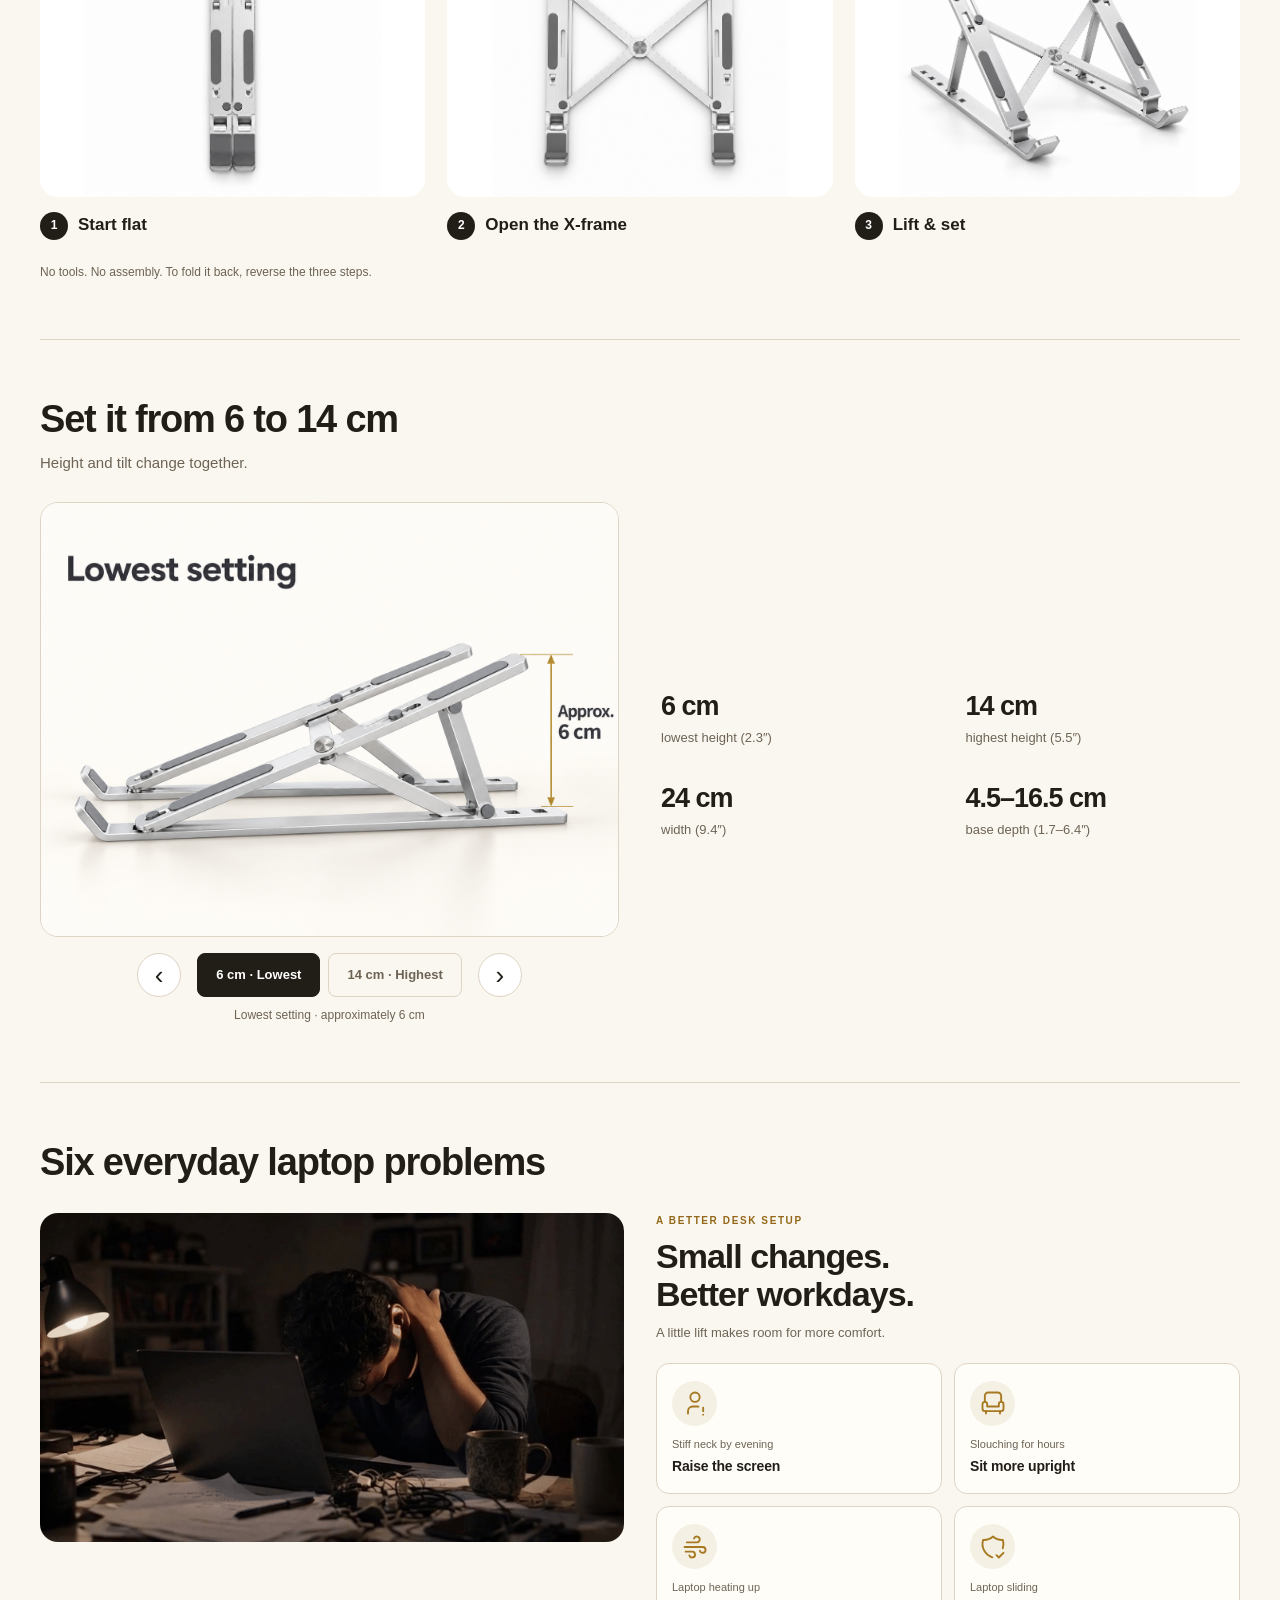
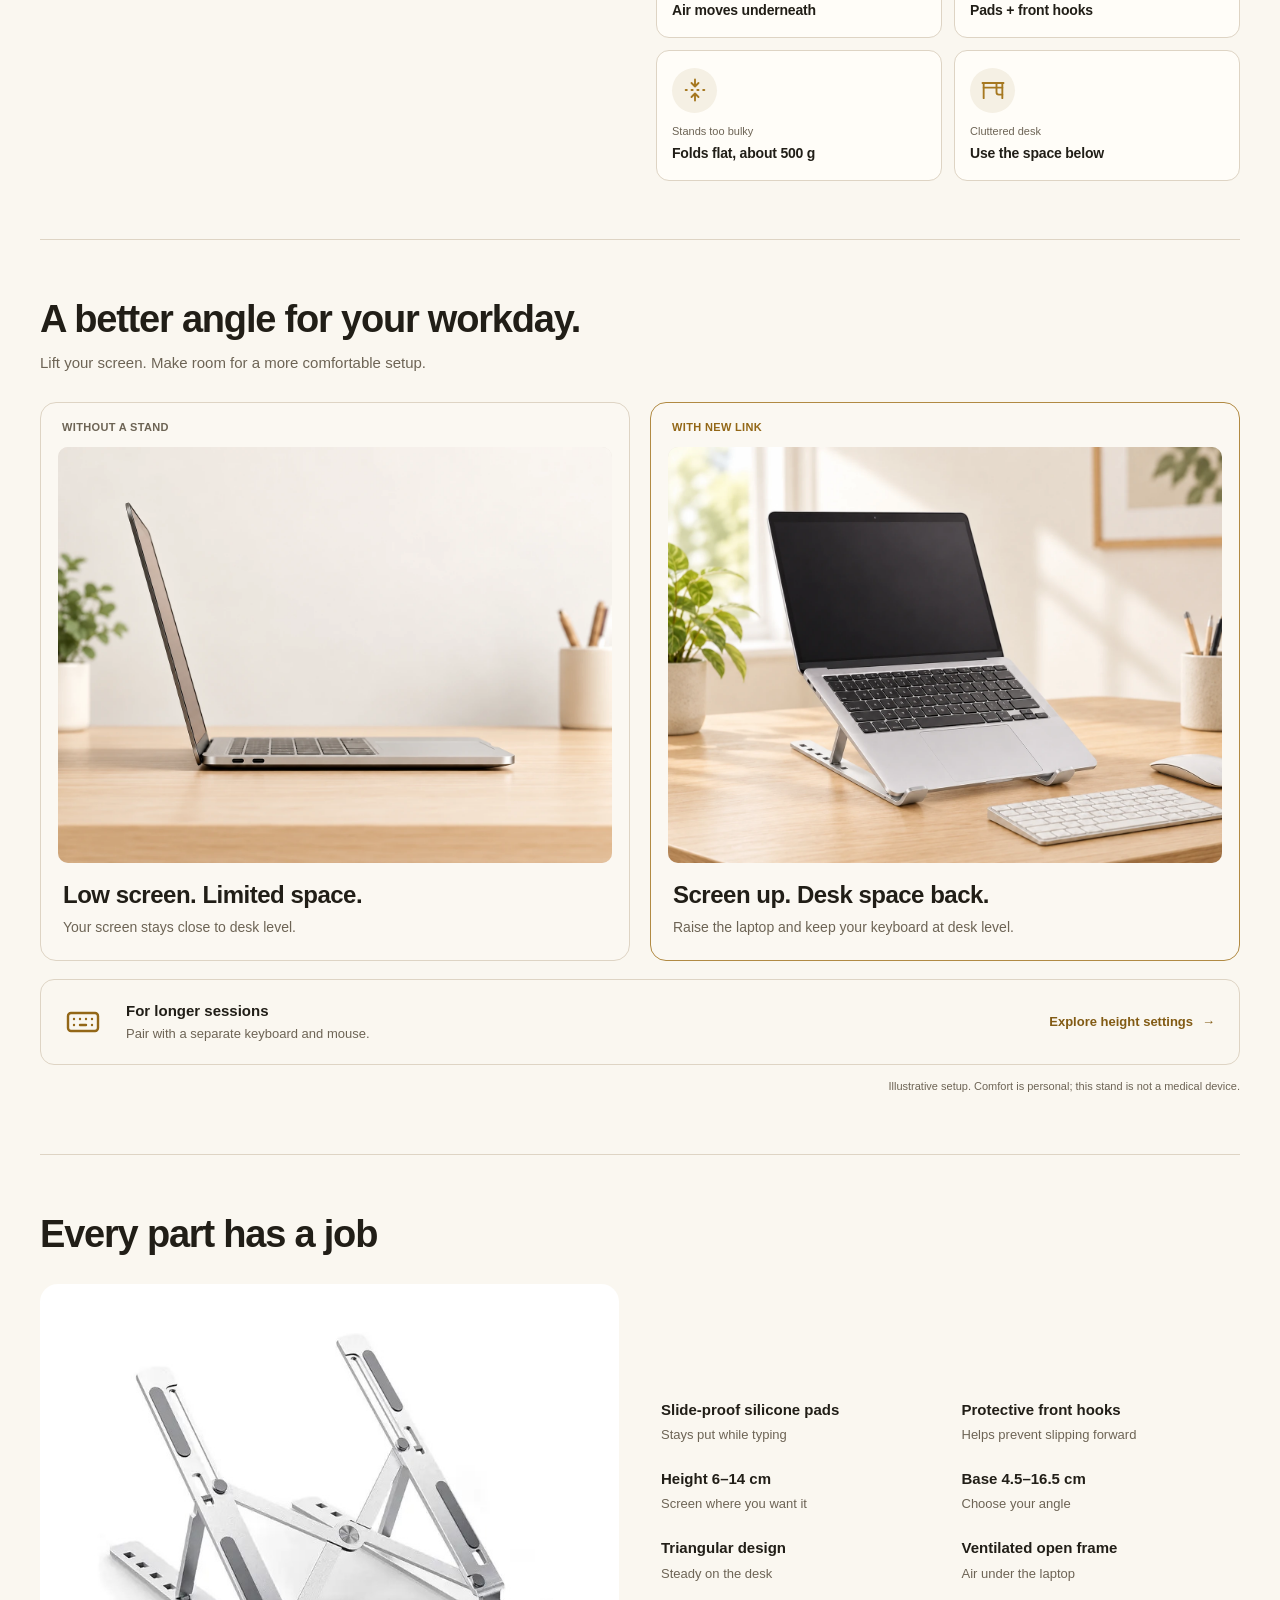
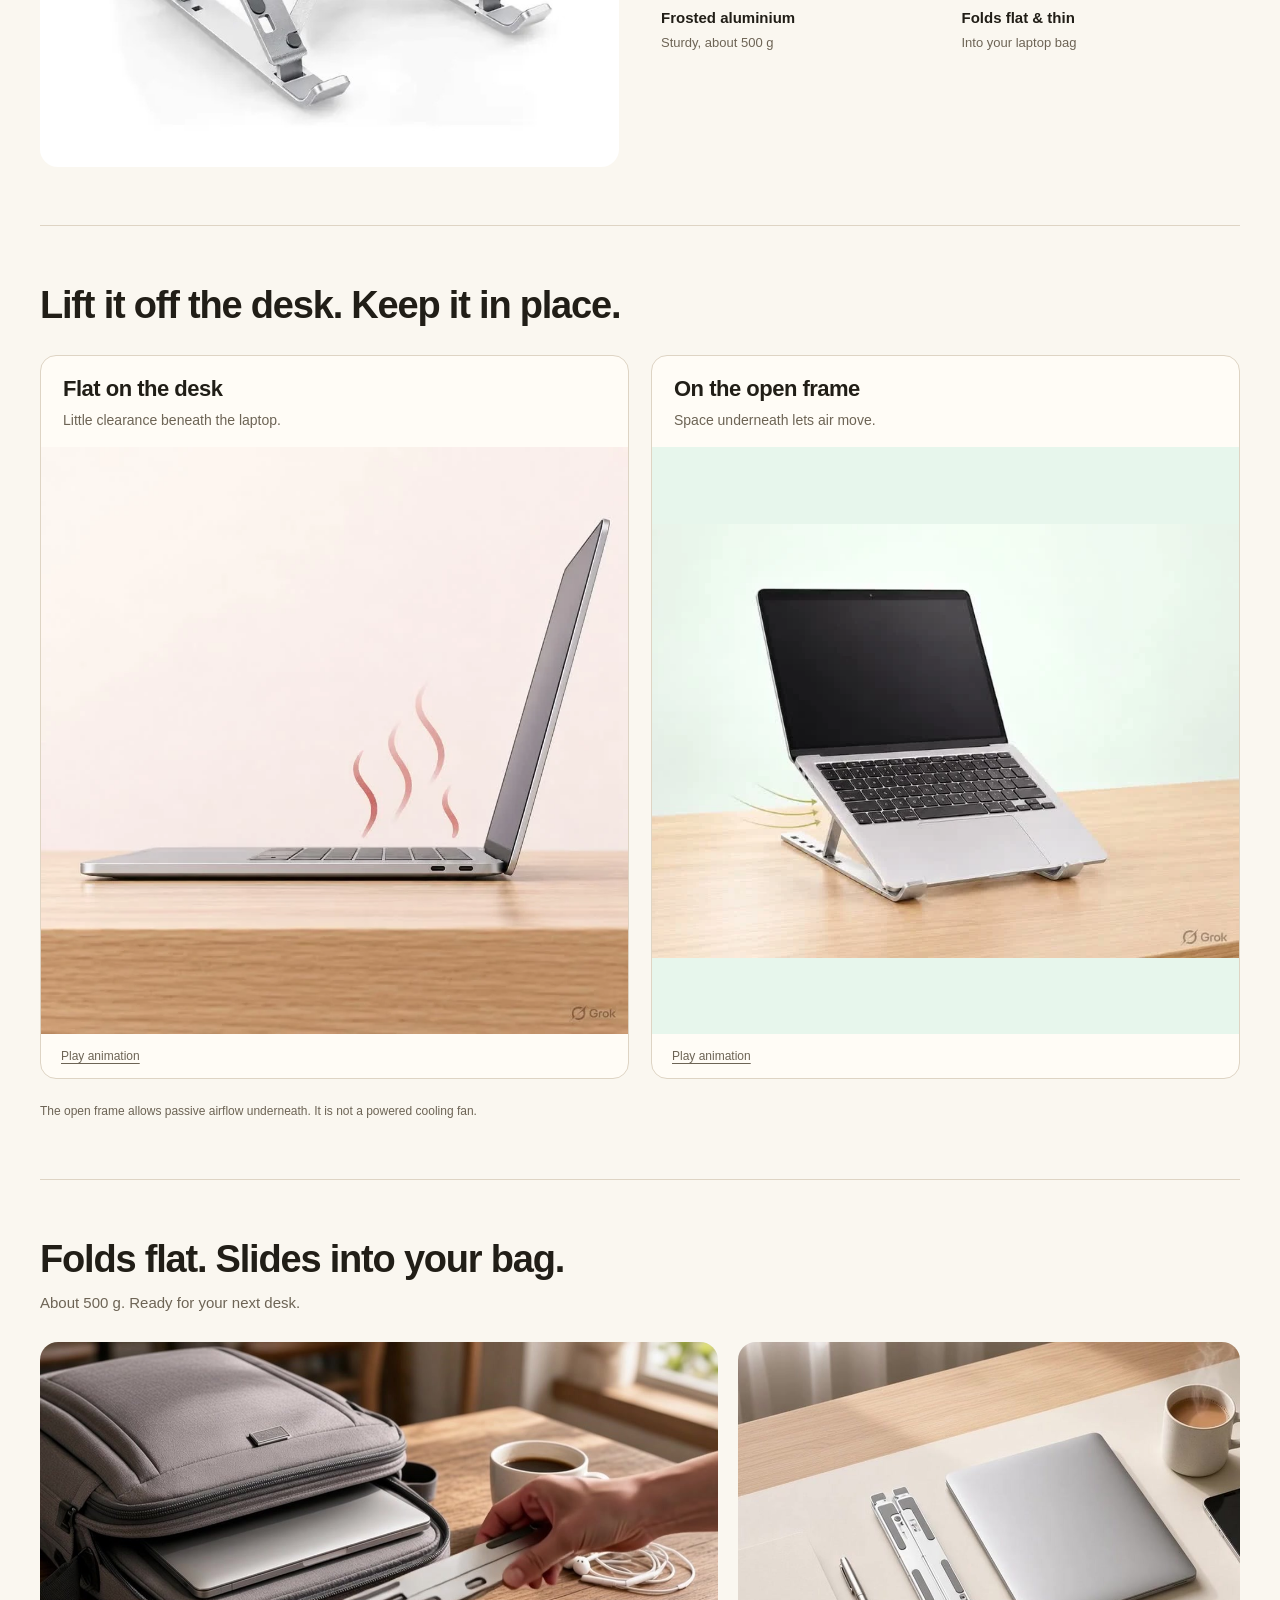
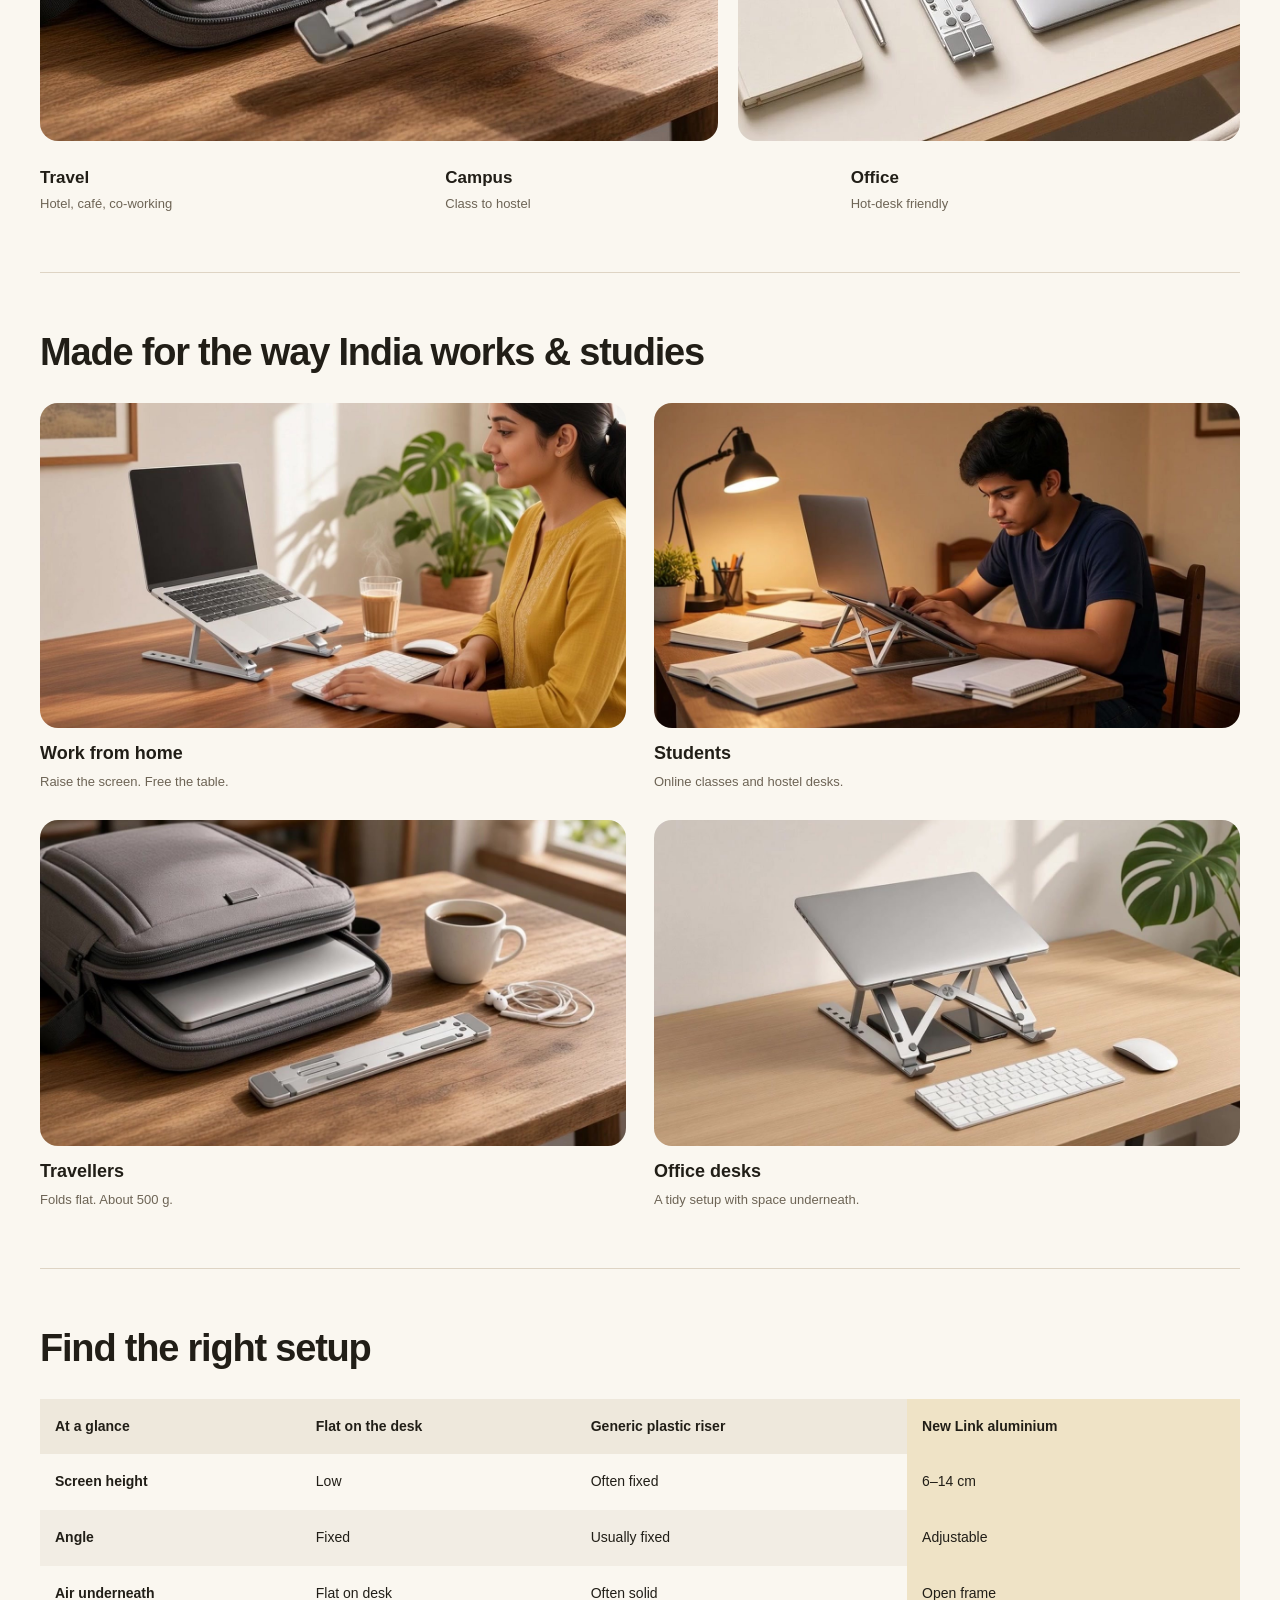
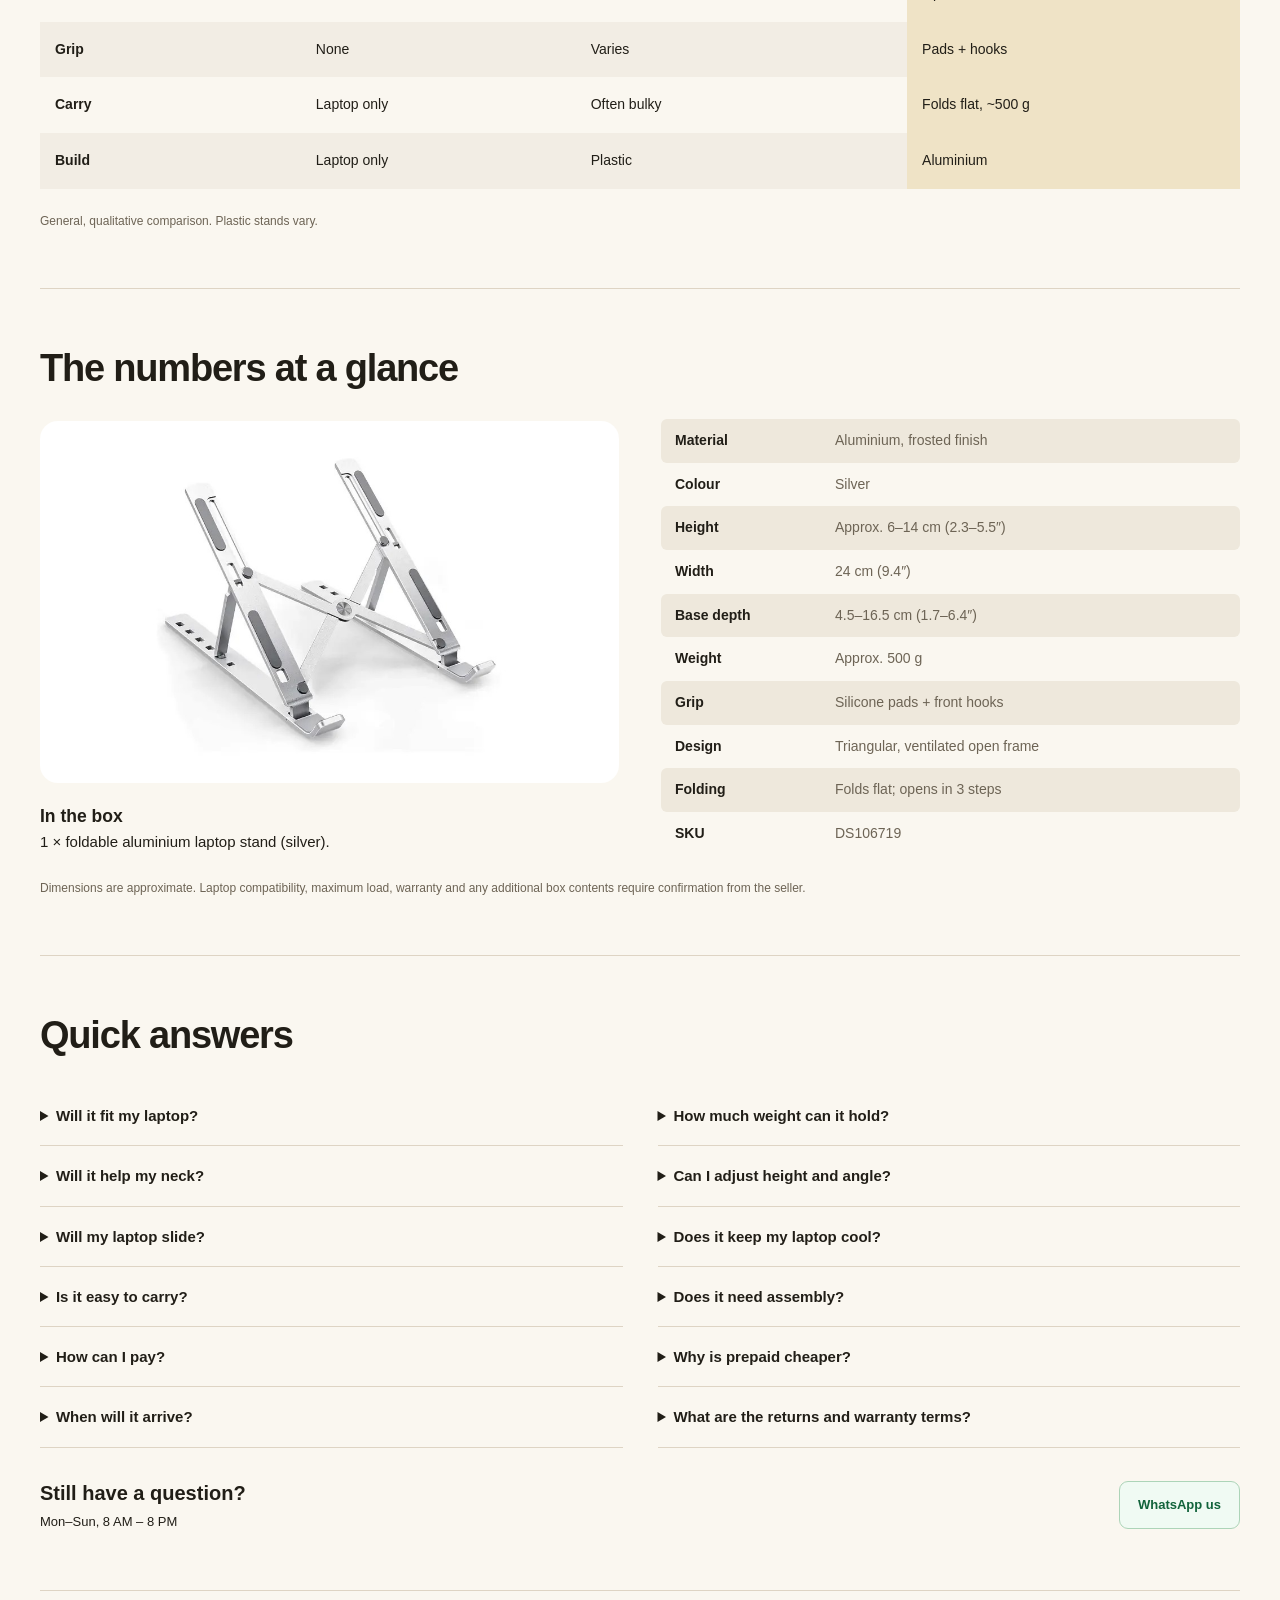
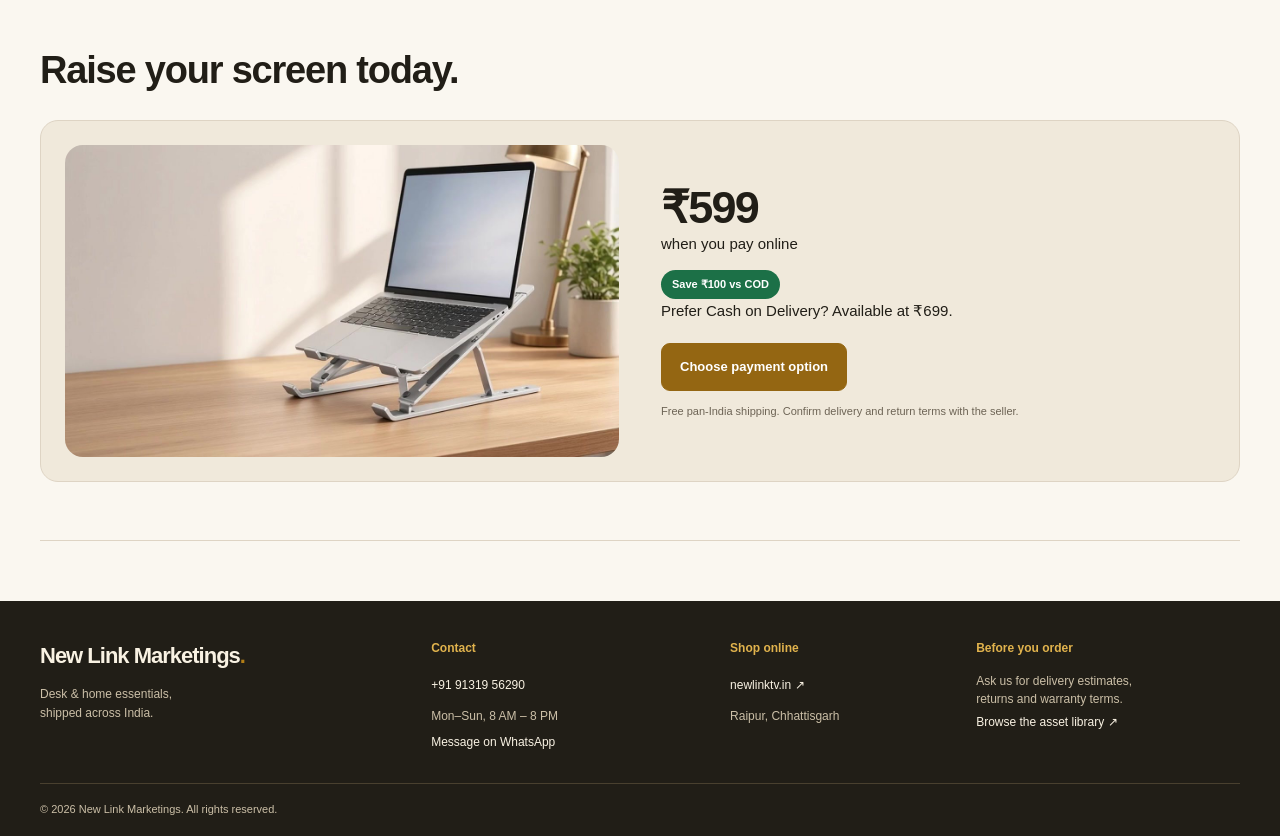
==== commit 04d8ea7a: "Remove extra photo row beneath airflow comparison" ====
--- a/index.html
+++ b/index.html
@@ -1 +1 @@
-<!doctype html><html lang="en-IN"><head><meta charset="utf-8"><meta name="viewport" content="width=device-width, initial-scale=1"><meta name="description" content="Foldable aluminium laptop stand from New Link Marketings. Adjustable 6–14 cm, silicone grip, about 500 g. ₹599 online or ₹699 COD."><title>Foldable Aluminium Laptop Stand | New Link Marketings</title><link rel="stylesheet" href="styles.css?v=24"><script src="script.js?v=24" defer></script></head><body><a class="skip" href="#main">Skip to content</a><div class="announcement"><span>Free pan-India shipping</span><span>Cash on Delivery available</span><span>UPI / card / net banking</span></div><header><div class="nav wrap"><a href="#" class="brand">New Link Marketings<span>.</span></a><button id="menu-toggle" class="menu" aria-controls="navigation" aria-expanded="false">Menu</button><nav id="navigation" aria-label="Main navigation"><a href="#main">Home</a><a href="#features">Features</a><a href="#specs">Specifications</a><a href="#faq">FAQs</a><a href="#contact">Contact</a></nav><a class="button whatsapp nav-wa" href="https://wa.me/919131956290?text=Hi%2C%20I%20am%20interested%20in%20the%20foldable%20aluminium%20laptop%20stand." target="_blank" rel="noopener">WhatsApp</a></div></header><main id="main" class="wrap"><section class="hero"><div class="gallery"><div class="hero-photo"><img id="gallery-main" src="assets/hero-desk-generated.png" alt="Silver laptop on the aluminium X-frame stand in a naturally lit workspace" width="1254" height="1254" fetchpriority="high"><button class="gallery-arrow prev" aria-label="Previous product image">‹</button><button class="gallery-arrow next" aria-label="Next product image">›</button></div><div id="thumbnails" class="thumbnails" aria-label="Product images"></div><p id="gallery-caption" class="caption" aria-live="polite">On the desk</p></div><div class="hero-copy"><p class="eyebrow">NEW LINK · DESK ESSENTIALS</p><h1>Foldable Aluminium Laptop Stand</h1><p class="intro">Raises your screen toward eye level, then folds flat to carry.</p><div class="tags"><span>6–14 cm height</span><span>24 cm wide</span><span>Aluminium</span><span>~500 g</span><span>Folds flat</span></div><div class="buy-box"><div class="price-row"><div><strong class="price">₹599</strong><b>when you pay online</b><small>UPI · debit/credit card · net banking</small></div><span class="saving">Save ₹100 vs COD</span></div><p class="cod">Prefer Cash on Delivery? <strong>₹699</strong></p><div class="actions"><button class="button primary" data-order>Buy now · ₹599 online</button><a class="button whatsapp" href="https://wa.me/919131956290?text=Hi%2C%20I%20am%20interested%20in%20the%20foldable%20aluminium%20laptop%20stand." target="_blank" rel="noopener">Order on WhatsApp</a></div></div><div class="trust"><div><b>Free shipping</b><small>Pan-India delivery</small></div><div><b>COD available</b><small>Pay at your door · ₹699</small></div><div><b>Folds flat</b><small>Easy to take along</small></div><div><b>Payment options</b><small>UPI, card & net banking</small></div></div><p class="fine">Contact us for delivery dates, returns and warranty details.</p></div></section><section id="stand-benefits" class="feature-summary" aria-label="Stand at a glance"><div class="feature-summary-product"><img src="assets/benefits-stand.webp" alt="Open silver aluminium laptop stand with grey silicone pads" width="1254" height="1254" loading="lazy"></div><dl class="feature-summary-list"><div class="benefit-item"><img src="assets/icons/benefit-height.svg" alt="" width="34" height="34" loading="lazy"><div><dt>6–14 cm</dt><dd>Adjustable height</dd></div></div><div class="benefit-item"><img src="assets/icons/benefit-angle.svg" alt="" width="34" height="34" loading="lazy"><div><dt>4.5–16.5 cm</dt><dd>Base depth / tilt</dd></div></div><div class="benefit-item"><img src="assets/icons/benefit-silicone.svg" alt="" width="34" height="34" loading="lazy"><div><dt>Silicone pads</dt><dd>+ front hooks</dd></div></div><div class="benefit-item"><img src="assets/icons/benefit-airflow.svg" alt="" width="34" height="34" loading="lazy"><div><dt>Open frame</dt><dd>Ventilated design</dd></div></div><div class="benefit-item"><img src="assets/icons/benefit-fold.svg" alt="" width="34" height="34" loading="lazy"><div><dt>Folds flat</dt><dd>About 500 g</dd></div></div><div class="benefit-item"><img src="assets/icons/benefit-no-tools.svg" alt="" width="34" height="34" loading="lazy"><div><dt>3 steps</dt><dd>No tools</dd></div></div></dl></section><div class="details-grid"><figure><img src="assets/grey-silicone-pad-generated.png" alt="Grey silicone pads" class="" loading="lazy" width="1280" height="720"><figcaption>Grey silicone pads</figcaption></figure><figure><img src="assets/front-hook-v2.png" alt="Front hooks" class="" loading="lazy" width="1280" height="720"><figcaption>Front hooks</figcaption></figure><figure><img src="assets/frosted-aluminium.jpg" alt="Frosted aluminium" class="" loading="lazy" width="1280" height="720"><figcaption>Frosted aluminium</figcaption></figure><figure><img src="assets/folded-stand-generated.png" alt="Folds flat" class="" loading="lazy" width="1280" height="720"><figcaption>Folds flat</figcaption></figure></div><section id="setup" class="section"><div class="section-heading"><h2>Opens in 3 steps</h2></div><div class="steps"><figure><img src="assets/folded-top-view-generated.png" alt="Start flat: top view of the folded aluminium stand" class="" loading="lazy" width="1254" height="1254"><figcaption><span>1</span>Start flat</figcaption></figure><figure><img src="assets/x-frame-top-view-generated.png" alt="Open the X-frame: overhead view of the stand spread sideways and still flat" class="" loading="lazy" width="1254" height="1254"><figcaption><span>2</span>Open the X-frame</figcaption></figure><figure><img src="assets/raised-stand-generated.png" alt="Lift and set: fully raised aluminium stand with open triangular supports" class="" loading="lazy" width="1254" height="1254"><figcaption><span>3</span>Lift & set</figcaption></figure></div><p class="note">No tools. No assembly. To fold it back, reverse the three steps.</p></section><section id="height" class="section"><div class="section-heading"><h2>Set it from 6 to 14 cm</h2><p>Height and tilt change together.</p></div><div class="height-layout"><div class="height-carousel" role="region" aria-roledescription="carousel" aria-label="Adjustable stand height" tabindex="0"><div class="height-slides"><figure class="height-slide" role="group" aria-roledescription="slide" aria-label="1 of 2: Lowest setting"><img src="assets/height-low-6cm-generated.png" alt="Lowest setting: silver laptop stand at approximately 6 cm, with a vertical height marker" loading="lazy" width="1448" height="1086"></figure><figure class="height-slide" role="group" aria-roledescription="slide" aria-label="2 of 2: Highest setting" hidden><img src="assets/height-high-14cm-generated.png" alt="Highest setting: silver laptop stand at approximately 14 cm, with a vertical height marker" loading="lazy" width="1448" height="1086"></figure></div><div class="height-controls"><button type="button" class="height-prev" aria-label="Previous height illustration">‹</button><div class="height-choices" aria-label="Choose height illustration"><button type="button" data-height-slide="0" aria-pressed="true">6 cm · Lowest</button><button type="button" data-height-slide="1" aria-pressed="false">14 cm · Highest</button></div><button type="button" class="height-next" aria-label="Next height illustration">›</button></div><p class="height-status" aria-live="polite" aria-atomic="true">Lowest setting · approximately 6 cm</p></div><div class="measurements"><div><strong>6 cm</strong><p>lowest height (2.3″)</p></div><div><strong>14 cm</strong><p>highest height (5.5″)</p></div><div><strong>24 cm</strong><p>width (9.4″)</p></div><div><strong>4.5–16.5 cm</strong><p>base depth (1.7–6.4″)</p></div></div></div></section><section id="everyday" class="section"><div class="section-heading"><h2>Six everyday laptop problems</h2></div><div class="split everyday-layout"><img src="assets/neck-discomfort-loop.gif" alt="Person rubbing their neck while working over a flat laptop" class="everyday-media" loading="lazy" width="800" height="450"><div class="everyday-panel"><div class="everyday-heading"><p class="everyday-eyebrow">A better desk setup</p><h3>Small changes.<br>Better workdays.</h3><p>A little lift makes room for more comfort.</p></div><ul class="problem-grid" aria-label="Everyday problems and stand benefits"><li class="problem-card"><span class="problem-icon"><img src="assets/icons/neck-comfort.svg" alt="" width="32" height="32" loading="lazy"></span><p class="problem-label">Stiff neck by evening</p><h3>Raise the screen</h3></li><li class="problem-card"><span class="problem-icon"><img src="assets/icons/upright-posture.svg" alt="" width="32" height="32" loading="lazy"></span><p class="problem-label">Slouching for hours</p><h3>Sit more upright</h3></li><li class="problem-card"><span class="problem-icon"><img src="assets/icons/open-airflow.svg" alt="" width="32" height="32" loading="lazy"></span><p class="problem-label">Laptop heating up</p><h3>Air moves underneath</h3></li><li class="problem-card"><span class="problem-icon"><img src="assets/icons/secure-grip.svg" alt="" width="32" height="32" loading="lazy"></span><p class="problem-label">Laptop sliding</p><h3>Pads + front hooks</h3></li><li class="problem-card"><span class="problem-icon"><img src="assets/icons/fold-and-carry.svg" alt="" width="32" height="32" loading="lazy"></span><p class="problem-label">Stands too bulky</p><h3>Folds flat, about 500 g</h3></li><li class="problem-card"><span class="problem-icon"><img src="assets/icons/desk-space.svg" alt="" width="32" height="32" loading="lazy"></span><p class="problem-label">Cluttered desk</p><h3>Use the space below</h3></li></ul></div></div></section><section id="posture" class="section setup-comparison" aria-labelledby="comparison-title"><div class="section-heading"><h2 id="comparison-title">A better angle for your workday.</h2><p>Lift your screen. Make room for a more comfortable setup.</p></div><div class="setup-comparison-grid"><figure class="setup-option"><p class="setup-option-label">Without a stand</p><img src="assets/comparison-flat-desk.webp" alt="Side view of a silver laptop resting flat on an oak desk" width="1448" height="1086" loading="lazy"><figcaption><h3>Low screen. Limited space.</h3><p>Your screen stays close to desk level.</p></figcaption></figure><figure class="setup-option setup-option-raised"><p class="setup-option-label">With New Link</p><img src="assets/comparison-raised-stand-v2.webp" alt="Silver laptop seated in the aluminium stand’s retaining hooks, with a separate keyboard and mouse" width="1448" height="1086" loading="lazy"><figcaption><h3>Screen up. Desk space back.</h3><p>Raise the laptop and keep your keyboard at desk level.</p></figcaption></figure></div><aside class="setup-session-tip" aria-label="Longer-session setup tip"><img src="assets/icons/keyboard.svg" alt="" width="36" height="36" loading="lazy"><div><h3>For longer sessions</h3><p>Pair with a separate keyboard and mouse.</p></div><a href="#height">Explore height settings <span aria-hidden="true">→</span></a></aside><p class="setup-comparison-note">Illustrative setup. Comfort is personal; this stand is not a medical device.</p></section><section id="features" class="section"><div class="section-heading"><h2>Every part has a job</h2></div><div class="split"><div class="product-image"><img src="assets/stand-product.jpg" alt="Silver X-frame laptop stand with silicone pads" class="" loading="lazy" width="1280" height="720"></div><div class="feature-list"><div><h3>Slide-proof silicone pads</h3><p>Stays put while typing</p></div><div><h3>Protective front hooks</h3><p>Helps prevent slipping forward</p></div><div><h3>Height 6–14 cm</h3><p>Screen where you want it</p></div><div><h3>Base 4.5–16.5 cm</h3><p>Choose your angle</p></div><div><h3>Triangular design</h3><p>Steady on the desk</p></div><div><h3>Ventilated open frame</h3><p>Air under the laptop</p></div><div><h3>Frosted aluminium</h3><p>Sturdy, about 500 g</p></div><div><h3>Folds flat & thin</h3><p>Into your laptop bag</p></div></div></div></section><section id="airflow" class="section"><div class="section-heading"><h2>Lift it off the desk. Keep it in place.</h2></div><div class="airflow-comparison"><figure class="airflow-option"><figcaption><h3>Flat on the desk</h3><p>Little clearance beneath the laptop.</p></figcaption><div class="airflow-media airflow-media-flat"><video id="flat-desk-video" autoplay loop muted playsinline preload="metadata" poster="assets/flat-desk-warmth-poster.webp" width="800" height="800" aria-label="Illustration of a laptop resting flat on a desk, with animated warmth indicators"><source src="assets/flat-desk-warmth-loop.mp4" type="video/mp4"><img src="assets/flat-desk-warmth-poster.webp" alt="Laptop flat on a desk with conceptual warmth indicators" width="960" height="960"></video></div><button type="button" class="airflow-animation-toggle" aria-controls="flat-desk-video">Pause animation</button></figure><figure class="airflow-option"><figcaption><h3>On the open frame</h3><p>Space underneath lets air move.</p></figcaption><div class="airflow-media airflow-media-open"><video id="open-frame-video" autoplay loop muted playsinline preload="metadata" poster="assets/open-frame-airflow-poster.webp" width="800" height="592" aria-label="Illustration of passive airflow under a laptop supported by an open aluminium stand"><source src="assets/open-frame-airflow-loop.mp4" type="video/mp4"><img src="assets/open-frame-airflow-poster.webp" alt="Raised laptop on an open frame with conceptual airflow indicators" width="800" height="592"></video></div><button type="button" class="airflow-animation-toggle" aria-controls="open-frame-video">Pause animation</button></figure></div><div class="two-photos"><img src="assets/pad-hook-closeup.jpg" alt="Close-up of laptop corner resting on the padded front hook" class="" loading="lazy" width="1280" height="720"><img src="assets/office-desk.jpg" alt="Laptop on a stand with separate keyboard and mouse" class="" loading="lazy" width="1280" height="720"></div><p class="note">The open frame allows passive airflow underneath. It is not a powered cooling fan.</p></section><section id="carry" class="section"><div class="section-heading"><h2>Folds flat. Slides into your bag.</h2><p>About 500 g. Ready for your next desk.</p></div><div class="carry-grid"><img src="assets/fold-into-bag.jpg" alt="Hand placing the folded stand into a laptop bag" class="" loading="lazy" width="1280" height="720"><img src="assets/desk-flatlay.jpg" alt="Folded stand beside laptop and desk essentials" class="" loading="lazy" width="1280" height="720"></div><div class="use-labels"><p><b>Travel</b>Hotel, café, co-working</p><p><b>Campus</b>Class to hostel</p><p><b>Office</b>Hot-desk friendly</p></div></section><section id="who" class="section"><div class="section-heading"><h2>Made for the way India works & studies</h2></div><div class="lifestyle-grid"><figure><img src="assets/lifestyle-home.jpg" alt="Work from home" class="" loading="lazy" width="1280" height="720"><figcaption><h3>Work from home</h3><p>Raise the screen. Free the table.</p></figcaption></figure><figure><img src="assets/lifestyle-student.jpg" alt="Students" class="" loading="lazy" width="1280" height="720"><figcaption><h3>Students</h3><p>Online classes and hostel desks.</p></figcaption></figure><figure><img src="assets/travel-bag.jpg" alt="Travellers" class="" loading="lazy" width="1280" height="720"><figcaption><h3>Travellers</h3><p>Folds flat. About 500 g.</p></figcaption></figure><figure><img src="assets/office-desk.jpg" alt="Office desks" class="" loading="lazy" width="1280" height="720"><figcaption><h3>Office desks</h3><p>A tidy setup with space underneath.</p></figcaption></figure></div></section><section id="compare" class="section"><div class="section-heading"><h2>Find the right setup</h2></div><div class="table-wrap"><table><thead><tr><th scope="col">At a glance</th><th scope="col">Flat on the desk</th><th scope="col">Generic plastic riser</th><th scope="col">New Link aluminium</th></tr></thead><tbody><tr><th scope="row">Screen height</th><td>Low</td><td>Often fixed</td><td>6–14 cm</td></tr><tr><th scope="row">Angle</th><td>Fixed</td><td>Usually fixed</td><td>Adjustable</td></tr><tr><th scope="row">Air underneath</th><td>Flat on desk</td><td>Often solid</td><td>Open frame</td></tr><tr><th scope="row">Grip</th><td>None</td><td>Varies</td><td>Pads + hooks</td></tr><tr><th scope="row">Carry</th><td>Laptop only</td><td>Often bulky</td><td>Folds flat, ~500 g</td></tr><tr><th scope="row">Build</th><td>Laptop only</td><td>Plastic</td><td>Aluminium</td></tr></tbody></table></div><p class="note">General, qualitative comparison. Plastic stands vary.</p></section><section id="specs" class="section"><div class="section-heading"><h2>The numbers at a glance</h2></div><div class="split"><div><img src="assets/stand-product.jpg" alt="Open aluminium laptop stand" class="spec-product" loading="lazy" width="1280" height="720"><h3>In the box</h3><p>1 × foldable aluminium laptop stand (silver).</p></div><dl class="specifications"><div><dt>Material</dt><dd>Aluminium, frosted finish</dd></div><div><dt>Colour</dt><dd>Silver</dd></div><div><dt>Height</dt><dd>Approx. 6–14 cm (2.3–5.5″)</dd></div><div><dt>Width</dt><dd>24 cm (9.4″)</dd></div><div><dt>Base depth</dt><dd>4.5–16.5 cm (1.7–6.4″)</dd></div><div><dt>Weight</dt><dd>Approx. 500 g</dd></div><div><dt>Grip</dt><dd>Silicone pads + front hooks</dd></div><div><dt>Design</dt><dd>Triangular, ventilated open frame</dd></div><div><dt>Folding</dt><dd>Folds flat; opens in 3 steps</dd></div><div><dt>SKU</dt><dd>DS106719</dd></div></dl></div><p class="note">Dimensions are approximate. Laptop compatibility, maximum load, warranty and any additional box contents require confirmation from the seller.</p></section><section id="faq" class="section"><div class="section-heading"><h2>Quick answers</h2></div><div class="faq-grid"><details><summary>Will it fit my laptop?</summary><p>The stand is 24 cm wide with front hooks. Contact us to confirm compatibility with your laptop model.</p></details><details><summary>How much weight can it hold?</summary><p>Please contact us for the confirmed maximum load before ordering.</p></details><details><summary>Will it help my neck?</summary><p>It helps raise your screen toward eye level. It is not a medical device. For longer sessions, use a separate keyboard and mouse.</p></details><details><summary>Can I adjust height and angle?</summary><p>Yes. Height is approximately 6–14 cm, with a base depth of 4.5–16.5 cm. Height and tilt change together.</p></details><details><summary>Will my laptop slide?</summary><p>Silicone pads provide grip, and the front hooks support the laptop edge.</p></details><details><summary>Does it keep my laptop cool?</summary><p>The open frame lets air move underneath. It is not a fan.</p></details><details><summary>Is it easy to carry?</summary><p>It folds flat and thin and weighs about 500 g.</p></details><details><summary>Does it need assembly?</summary><p>No tools or assembly. Open it in three steps.</p></details><details><summary>How can I pay?</summary><p>The listed price is ₹599 online via UPI, card or net banking, or ₹699 with Cash on Delivery. Contact the seller to arrange payment.</p></details><details><summary>Why is prepaid cheaper?</summary><p>The ₹100 difference reflects extra COD handling and cash-collection costs.</p></details><details><summary>When will it arrive?</summary><p>Shipping is free across India. Contact us with your PIN code for dispatch and delivery estimates.</p></details><details><summary>What are the returns and warranty terms?</summary><p>The PDF leaves the return window and warranty unconfirmed. Please ask the seller for the current terms before purchase.</p></details></div><div class="question"><div><h3>Still have a question?</h3><p>Mon–Sun, 8 AM – 8 PM</p></div><a class="button whatsapp" href="https://wa.me/919131956290?text=Hi%2C%20I%20am%20interested%20in%20the%20foldable%20aluminium%20laptop%20stand." target="_blank" rel="noopener">WhatsApp us</a></div></section><section id="order" class="section"><div class="section-heading"><h2>Raise your screen today.</h2></div><div class="split order-panel"><img src="assets/hero-desk.jpg" alt="Laptop raised on a foldable silver stand" class="" loading="lazy" width="1280" height="720"><div><strong class="price">₹599</strong><p>when you pay online</p><span class="saving">Save ₹100 vs COD</span><p>Prefer Cash on Delivery? Available at ₹699.</p><button class="button primary" data-order>Choose payment option</button><p class="fine">Free pan-India shipping. Confirm delivery and return terms with the seller.</p></div></div></section></main><footer id="contact"><div class="wrap footer-grid"><div><a class="brand" href="#">New Link Marketings<span>.</span></a><p>Desk & home essentials,<br>shipped across India.</p></div><div><h3>Contact</h3><a href="tel:+919131956290">+91 91319 56290</a><p>Mon–Sun, 8 AM – 8 PM</p><a class="text-link" href="https://wa.me/919131956290?text=Hi%2C%20I%20am%20interested%20in%20the%20foldable%20aluminium%20laptop%20stand." target="_blank" rel="noopener">Message on WhatsApp</a></div><div><h3>Shop online</h3><a href="https://newlinktv.in" target="_blank" rel="noopener">newlinktv.in ↗</a><p>Raipur, Chhattisgarh</p></div><div><h3>Before you order</h3><p>Ask us for delivery estimates,<br>returns and warranty terms.</p><a href="assets.html">Browse the asset library ↗</a></div></div><div class="wrap footer-bottom">© 2026 New Link Marketings. All rights reserved.</div></footer><div class="mobile-buy"><div><b>₹599 <small>online</small></b><small>COD ₹699 · Free shipping</small></div><button class="button primary" data-order>Buy now</button></div><dialog id="order-dialog"><form method="dialog"><button class="close" aria-label="Close order options">×</button></form><h2>Order your laptop stand</h2><p>Choose your preferred payment method, then contact New Link to arrange your order.</p><fieldset><legend>Payment preference</legend><label><input type="radio" name="payment" value="online" checked> Online payment <b>₹599</b></label><label><input type="radio" name="payment" value="cod"> Cash on Delivery <b>₹699</b></label></fieldset><a id="order-whatsapp" class="button whatsapp" target="_blank" rel="noopener">Continue on WhatsApp</a><p class="fine">This page does not process payments. The seller will confirm availability, delivery and payment details.</p></dialog></body></html>+<!doctype html><html lang="en-IN"><head><meta charset="utf-8"><meta name="viewport" content="width=device-width, initial-scale=1"><meta name="description" content="Foldable aluminium laptop stand from New Link Marketings. Adjustable 6–14 cm, silicone grip, about 500 g. ₹599 online or ₹699 COD."><title>Foldable Aluminium Laptop Stand | New Link Marketings</title><link rel="stylesheet" href="styles.css?v=25"><script src="script.js?v=25" defer></script></head><body><a class="skip" href="#main">Skip to content</a><div class="announcement"><span>Free pan-India shipping</span><span>Cash on Delivery available</span><span>UPI / card / net banking</span></div><header><div class="nav wrap"><a href="#" class="brand">New Link Marketings<span>.</span></a><button id="menu-toggle" class="menu" aria-controls="navigation" aria-expanded="false">Menu</button><nav id="navigation" aria-label="Main navigation"><a href="#main">Home</a><a href="#features">Features</a><a href="#specs">Specifications</a><a href="#faq">FAQs</a><a href="#contact">Contact</a></nav><a class="button whatsapp nav-wa" href="https://wa.me/919131956290?text=Hi%2C%20I%20am%20interested%20in%20the%20foldable%20aluminium%20laptop%20stand." target="_blank" rel="noopener">WhatsApp</a></div></header><main id="main" class="wrap"><section class="hero"><div class="gallery"><div class="hero-photo"><img id="gallery-main" src="assets/hero-desk-generated.png" alt="Silver laptop on the aluminium X-frame stand in a naturally lit workspace" width="1254" height="1254" fetchpriority="high"><button class="gallery-arrow prev" aria-label="Previous product image">‹</button><button class="gallery-arrow next" aria-label="Next product image">›</button></div><div id="thumbnails" class="thumbnails" aria-label="Product images"></div><p id="gallery-caption" class="caption" aria-live="polite">On the desk</p></div><div class="hero-copy"><p class="eyebrow">NEW LINK · DESK ESSENTIALS</p><h1>Foldable Aluminium Laptop Stand</h1><p class="intro">Raises your screen toward eye level, then folds flat to carry.</p><div class="tags"><span>6–14 cm height</span><span>24 cm wide</span><span>Aluminium</span><span>~500 g</span><span>Folds flat</span></div><div class="buy-box"><div class="price-row"><div><strong class="price">₹599</strong><b>when you pay online</b><small>UPI · debit/credit card · net banking</small></div><span class="saving">Save ₹100 vs COD</span></div><p class="cod">Prefer Cash on Delivery? <strong>₹699</strong></p><div class="actions"><button class="button primary" data-order>Buy now · ₹599 online</button><a class="button whatsapp" href="https://wa.me/919131956290?text=Hi%2C%20I%20am%20interested%20in%20the%20foldable%20aluminium%20laptop%20stand." target="_blank" rel="noopener">Order on WhatsApp</a></div></div><div class="trust"><div><b>Free shipping</b><small>Pan-India delivery</small></div><div><b>COD available</b><small>Pay at your door · ₹699</small></div><div><b>Folds flat</b><small>Easy to take along</small></div><div><b>Payment options</b><small>UPI, card & net banking</small></div></div><p class="fine">Contact us for delivery dates, returns and warranty details.</p></div></section><section id="stand-benefits" class="feature-summary" aria-label="Stand at a glance"><div class="feature-summary-product"><img src="assets/benefits-stand.webp" alt="Open silver aluminium laptop stand with grey silicone pads" width="1254" height="1254" loading="lazy"></div><dl class="feature-summary-list"><div class="benefit-item"><img src="assets/icons/benefit-height.svg" alt="" width="34" height="34" loading="lazy"><div><dt>6–14 cm</dt><dd>Adjustable height</dd></div></div><div class="benefit-item"><img src="assets/icons/benefit-angle.svg" alt="" width="34" height="34" loading="lazy"><div><dt>4.5–16.5 cm</dt><dd>Base depth / tilt</dd></div></div><div class="benefit-item"><img src="assets/icons/benefit-silicone.svg" alt="" width="34" height="34" loading="lazy"><div><dt>Silicone pads</dt><dd>+ front hooks</dd></div></div><div class="benefit-item"><img src="assets/icons/benefit-airflow.svg" alt="" width="34" height="34" loading="lazy"><div><dt>Open frame</dt><dd>Ventilated design</dd></div></div><div class="benefit-item"><img src="assets/icons/benefit-fold.svg" alt="" width="34" height="34" loading="lazy"><div><dt>Folds flat</dt><dd>About 500 g</dd></div></div><div class="benefit-item"><img src="assets/icons/benefit-no-tools.svg" alt="" width="34" height="34" loading="lazy"><div><dt>3 steps</dt><dd>No tools</dd></div></div></dl></section><div class="details-grid"><figure><img src="assets/grey-silicone-pad-generated.png" alt="Grey silicone pads" class="" loading="lazy" width="1280" height="720"><figcaption>Grey silicone pads</figcaption></figure><figure><img src="assets/front-hook-v2.png" alt="Front hooks" class="" loading="lazy" width="1280" height="720"><figcaption>Front hooks</figcaption></figure><figure><img src="assets/frosted-aluminium.jpg" alt="Frosted aluminium" class="" loading="lazy" width="1280" height="720"><figcaption>Frosted aluminium</figcaption></figure><figure><img src="assets/folded-stand-generated.png" alt="Folds flat" class="" loading="lazy" width="1280" height="720"><figcaption>Folds flat</figcaption></figure></div><section id="setup" class="section"><div class="section-heading"><h2>Opens in 3 steps</h2></div><div class="steps"><figure><img src="assets/folded-top-view-generated.png" alt="Start flat: top view of the folded aluminium stand" class="" loading="lazy" width="1254" height="1254"><figcaption><span>1</span>Start flat</figcaption></figure><figure><img src="assets/x-frame-top-view-generated.png" alt="Open the X-frame: overhead view of the stand spread sideways and still flat" class="" loading="lazy" width="1254" height="1254"><figcaption><span>2</span>Open the X-frame</figcaption></figure><figure><img src="assets/raised-stand-generated.png" alt="Lift and set: fully raised aluminium stand with open triangular supports" class="" loading="lazy" width="1254" height="1254"><figcaption><span>3</span>Lift & set</figcaption></figure></div><p class="note">No tools. No assembly. To fold it back, reverse the three steps.</p></section><section id="height" class="section"><div class="section-heading"><h2>Set it from 6 to 14 cm</h2><p>Height and tilt change together.</p></div><div class="height-layout"><div class="height-carousel" role="region" aria-roledescription="carousel" aria-label="Adjustable stand height" tabindex="0"><div class="height-slides"><figure class="height-slide" role="group" aria-roledescription="slide" aria-label="1 of 2: Lowest setting"><img src="assets/height-low-6cm-generated.png" alt="Lowest setting: silver laptop stand at approximately 6 cm, with a vertical height marker" loading="lazy" width="1448" height="1086"></figure><figure class="height-slide" role="group" aria-roledescription="slide" aria-label="2 of 2: Highest setting" hidden><img src="assets/height-high-14cm-generated.png" alt="Highest setting: silver laptop stand at approximately 14 cm, with a vertical height marker" loading="lazy" width="1448" height="1086"></figure></div><div class="height-controls"><button type="button" class="height-prev" aria-label="Previous height illustration">‹</button><div class="height-choices" aria-label="Choose height illustration"><button type="button" data-height-slide="0" aria-pressed="true">6 cm · Lowest</button><button type="button" data-height-slide="1" aria-pressed="false">14 cm · Highest</button></div><button type="button" class="height-next" aria-label="Next height illustration">›</button></div><p class="height-status" aria-live="polite" aria-atomic="true">Lowest setting · approximately 6 cm</p></div><div class="measurements"><div><strong>6 cm</strong><p>lowest height (2.3″)</p></div><div><strong>14 cm</strong><p>highest height (5.5″)</p></div><div><strong>24 cm</strong><p>width (9.4″)</p></div><div><strong>4.5–16.5 cm</strong><p>base depth (1.7–6.4″)</p></div></div></div></section><section id="everyday" class="section"><div class="section-heading"><h2>Six everyday laptop problems</h2></div><div class="split everyday-layout"><img src="assets/neck-discomfort-loop.gif" alt="Person rubbing their neck while working over a flat laptop" class="everyday-media" loading="lazy" width="800" height="450"><div class="everyday-panel"><div class="everyday-heading"><p class="everyday-eyebrow">A better desk setup</p><h3>Small changes.<br>Better workdays.</h3><p>A little lift makes room for more comfort.</p></div><ul class="problem-grid" aria-label="Everyday problems and stand benefits"><li class="problem-card"><span class="problem-icon"><img src="assets/icons/neck-comfort.svg" alt="" width="32" height="32" loading="lazy"></span><p class="problem-label">Stiff neck by evening</p><h3>Raise the screen</h3></li><li class="problem-card"><span class="problem-icon"><img src="assets/icons/upright-posture.svg" alt="" width="32" height="32" loading="lazy"></span><p class="problem-label">Slouching for hours</p><h3>Sit more upright</h3></li><li class="problem-card"><span class="problem-icon"><img src="assets/icons/open-airflow.svg" alt="" width="32" height="32" loading="lazy"></span><p class="problem-label">Laptop heating up</p><h3>Air moves underneath</h3></li><li class="problem-card"><span class="problem-icon"><img src="assets/icons/secure-grip.svg" alt="" width="32" height="32" loading="lazy"></span><p class="problem-label">Laptop sliding</p><h3>Pads + front hooks</h3></li><li class="problem-card"><span class="problem-icon"><img src="assets/icons/fold-and-carry.svg" alt="" width="32" height="32" loading="lazy"></span><p class="problem-label">Stands too bulky</p><h3>Folds flat, about 500 g</h3></li><li class="problem-card"><span class="problem-icon"><img src="assets/icons/desk-space.svg" alt="" width="32" height="32" loading="lazy"></span><p class="problem-label">Cluttered desk</p><h3>Use the space below</h3></li></ul></div></div></section><section id="posture" class="section setup-comparison" aria-labelledby="comparison-title"><div class="section-heading"><h2 id="comparison-title">A better angle for your workday.</h2><p>Lift your screen. Make room for a more comfortable setup.</p></div><div class="setup-comparison-grid"><figure class="setup-option"><p class="setup-option-label">Without a stand</p><img src="assets/comparison-flat-desk.webp" alt="Side view of a silver laptop resting flat on an oak desk" width="1448" height="1086" loading="lazy"><figcaption><h3>Low screen. Limited space.</h3><p>Your screen stays close to desk level.</p></figcaption></figure><figure class="setup-option setup-option-raised"><p class="setup-option-label">With New Link</p><img src="assets/comparison-raised-stand-v2.webp" alt="Silver laptop seated in the aluminium stand’s retaining hooks, with a separate keyboard and mouse" width="1448" height="1086" loading="lazy"><figcaption><h3>Screen up. Desk space back.</h3><p>Raise the laptop and keep your keyboard at desk level.</p></figcaption></figure></div><aside class="setup-session-tip" aria-label="Longer-session setup tip"><img src="assets/icons/keyboard.svg" alt="" width="36" height="36" loading="lazy"><div><h3>For longer sessions</h3><p>Pair with a separate keyboard and mouse.</p></div><a href="#height">Explore height settings <span aria-hidden="true">→</span></a></aside><p class="setup-comparison-note">Illustrative setup. Comfort is personal; this stand is not a medical device.</p></section><section id="features" class="section"><div class="section-heading"><h2>Every part has a job</h2></div><div class="split"><div class="product-image"><img src="assets/stand-product.jpg" alt="Silver X-frame laptop stand with silicone pads" class="" loading="lazy" width="1280" height="720"></div><div class="feature-list"><div><h3>Slide-proof silicone pads</h3><p>Stays put while typing</p></div><div><h3>Protective front hooks</h3><p>Helps prevent slipping forward</p></div><div><h3>Height 6–14 cm</h3><p>Screen where you want it</p></div><div><h3>Base 4.5–16.5 cm</h3><p>Choose your angle</p></div><div><h3>Triangular design</h3><p>Steady on the desk</p></div><div><h3>Ventilated open frame</h3><p>Air under the laptop</p></div><div><h3>Frosted aluminium</h3><p>Sturdy, about 500 g</p></div><div><h3>Folds flat & thin</h3><p>Into your laptop bag</p></div></div></div></section><section id="airflow" class="section"><div class="section-heading"><h2>Lift it off the desk. Keep it in place.</h2></div><div class="airflow-comparison"><figure class="airflow-option"><figcaption><h3>Flat on the desk</h3><p>Little clearance beneath the laptop.</p></figcaption><div class="airflow-media airflow-media-flat"><video id="flat-desk-video" autoplay loop muted playsinline preload="metadata" poster="assets/flat-desk-warmth-poster.webp" width="800" height="800" aria-label="Illustration of a laptop resting flat on a desk, with animated warmth indicators"><source src="assets/flat-desk-warmth-loop.mp4" type="video/mp4"><img src="assets/flat-desk-warmth-poster.webp" alt="Laptop flat on a desk with conceptual warmth indicators" width="960" height="960"></video></div><button type="button" class="airflow-animation-toggle" aria-controls="flat-desk-video">Pause animation</button></figure><figure class="airflow-option"><figcaption><h3>On the open frame</h3><p>Space underneath lets air move.</p></figcaption><div class="airflow-media airflow-media-open"><video id="open-frame-video" autoplay loop muted playsinline preload="metadata" poster="assets/open-frame-airflow-poster.webp" width="800" height="592" aria-label="Illustration of passive airflow under a laptop supported by an open aluminium stand"><source src="assets/open-frame-airflow-loop.mp4" type="video/mp4"><img src="assets/open-frame-airflow-poster.webp" alt="Raised laptop on an open frame with conceptual airflow indicators" width="800" height="592"></video></div><button type="button" class="airflow-animation-toggle" aria-controls="open-frame-video">Pause animation</button></figure></div><p class="note">The open frame allows passive airflow underneath. It is not a powered cooling fan.</p></section><section id="carry" class="section"><div class="section-heading"><h2>Folds flat. Slides into your bag.</h2><p>About 500 g. Ready for your next desk.</p></div><div class="carry-grid"><img src="assets/fold-into-bag.jpg" alt="Hand placing the folded stand into a laptop bag" class="" loading="lazy" width="1280" height="720"><img src="assets/desk-flatlay.jpg" alt="Folded stand beside laptop and desk essentials" class="" loading="lazy" width="1280" height="720"></div><div class="use-labels"><p><b>Travel</b>Hotel, café, co-working</p><p><b>Campus</b>Class to hostel</p><p><b>Office</b>Hot-desk friendly</p></div></section><section id="who" class="section"><div class="section-heading"><h2>Made for the way India works & studies</h2></div><div class="lifestyle-grid"><figure><img src="assets/lifestyle-home.jpg" alt="Work from home" class="" loading="lazy" width="1280" height="720"><figcaption><h3>Work from home</h3><p>Raise the screen. Free the table.</p></figcaption></figure><figure><img src="assets/lifestyle-student.jpg" alt="Students" class="" loading="lazy" width="1280" height="720"><figcaption><h3>Students</h3><p>Online classes and hostel desks.</p></figcaption></figure><figure><img src="assets/travel-bag.jpg" alt="Travellers" class="" loading="lazy" width="1280" height="720"><figcaption><h3>Travellers</h3><p>Folds flat. About 500 g.</p></figcaption></figure><figure><img src="assets/office-desk.jpg" alt="Office desks" class="" loading="lazy" width="1280" height="720"><figcaption><h3>Office desks</h3><p>A tidy setup with space underneath.</p></figcaption></figure></div></section><section id="compare" class="section"><div class="section-heading"><h2>Find the right setup</h2></div><div class="table-wrap"><table><thead><tr><th scope="col">At a glance</th><th scope="col">Flat on the desk</th><th scope="col">Generic plastic riser</th><th scope="col">New Link aluminium</th></tr></thead><tbody><tr><th scope="row">Screen height</th><td>Low</td><td>Often fixed</td><td>6–14 cm</td></tr><tr><th scope="row">Angle</th><td>Fixed</td><td>Usually fixed</td><td>Adjustable</td></tr><tr><th scope="row">Air underneath</th><td>Flat on desk</td><td>Often solid</td><td>Open frame</td></tr><tr><th scope="row">Grip</th><td>None</td><td>Varies</td><td>Pads + hooks</td></tr><tr><th scope="row">Carry</th><td>Laptop only</td><td>Often bulky</td><td>Folds flat, ~500 g</td></tr><tr><th scope="row">Build</th><td>Laptop only</td><td>Plastic</td><td>Aluminium</td></tr></tbody></table></div><p class="note">General, qualitative comparison. Plastic stands vary.</p></section><section id="specs" class="section"><div class="section-heading"><h2>The numbers at a glance</h2></div><div class="split"><div><img src="assets/stand-product.jpg" alt="Open aluminium laptop stand" class="spec-product" loading="lazy" width="1280" height="720"><h3>In the box</h3><p>1 × foldable aluminium laptop stand (silver).</p></div><dl class="specifications"><div><dt>Material</dt><dd>Aluminium, frosted finish</dd></div><div><dt>Colour</dt><dd>Silver</dd></div><div><dt>Height</dt><dd>Approx. 6–14 cm (2.3–5.5″)</dd></div><div><dt>Width</dt><dd>24 cm (9.4″)</dd></div><div><dt>Base depth</dt><dd>4.5–16.5 cm (1.7–6.4″)</dd></div><div><dt>Weight</dt><dd>Approx. 500 g</dd></div><div><dt>Grip</dt><dd>Silicone pads + front hooks</dd></div><div><dt>Design</dt><dd>Triangular, ventilated open frame</dd></div><div><dt>Folding</dt><dd>Folds flat; opens in 3 steps</dd></div><div><dt>SKU</dt><dd>DS106719</dd></div></dl></div><p class="note">Dimensions are approximate. Laptop compatibility, maximum load, warranty and any additional box contents require confirmation from the seller.</p></section><section id="faq" class="section"><div class="section-heading"><h2>Quick answers</h2></div><div class="faq-grid"><details><summary>Will it fit my laptop?</summary><p>The stand is 24 cm wide with front hooks. Contact us to confirm compatibility with your laptop model.</p></details><details><summary>How much weight can it hold?</summary><p>Please contact us for the confirmed maximum load before ordering.</p></details><details><summary>Will it help my neck?</summary><p>It helps raise your screen toward eye level. It is not a medical device. For longer sessions, use a separate keyboard and mouse.</p></details><details><summary>Can I adjust height and angle?</summary><p>Yes. Height is approximately 6–14 cm, with a base depth of 4.5–16.5 cm. Height and tilt change together.</p></details><details><summary>Will my laptop slide?</summary><p>Silicone pads provide grip, and the front hooks support the laptop edge.</p></details><details><summary>Does it keep my laptop cool?</summary><p>The open frame lets air move underneath. It is not a fan.</p></details><details><summary>Is it easy to carry?</summary><p>It folds flat and thin and weighs about 500 g.</p></details><details><summary>Does it need assembly?</summary><p>No tools or assembly. Open it in three steps.</p></details><details><summary>How can I pay?</summary><p>The listed price is ₹599 online via UPI, card or net banking, or ₹699 with Cash on Delivery. Contact the seller to arrange payment.</p></details><details><summary>Why is prepaid cheaper?</summary><p>The ₹100 difference reflects extra COD handling and cash-collection costs.</p></details><details><summary>When will it arrive?</summary><p>Shipping is free across India. Contact us with your PIN code for dispatch and delivery estimates.</p></details><details><summary>What are the returns and warranty terms?</summary><p>The PDF leaves the return window and warranty unconfirmed. Please ask the seller for the current terms before purchase.</p></details></div><div class="question"><div><h3>Still have a question?</h3><p>Mon–Sun, 8 AM – 8 PM</p></div><a class="button whatsapp" href="https://wa.me/919131956290?text=Hi%2C%20I%20am%20interested%20in%20the%20foldable%20aluminium%20laptop%20stand." target="_blank" rel="noopener">WhatsApp us</a></div></section><section id="order" class="section"><div class="section-heading"><h2>Raise your screen today.</h2></div><div class="split order-panel"><img src="assets/hero-desk.jpg" alt="Laptop raised on a foldable silver stand" class="" loading="lazy" width="1280" height="720"><div><strong class="price">₹599</strong><p>when you pay online</p><span class="saving">Save ₹100 vs COD</span><p>Prefer Cash on Delivery? Available at ₹699.</p><button class="button primary" data-order>Choose payment option</button><p class="fine">Free pan-India shipping. Confirm delivery and return terms with the seller.</p></div></div></section></main><footer id="contact"><div class="wrap footer-grid"><div><a class="brand" href="#">New Link Marketings<span>.</span></a><p>Desk & home essentials,<br>shipped across India.</p></div><div><h3>Contact</h3><a href="tel:+919131956290">+91 91319 56290</a><p>Mon–Sun, 8 AM – 8 PM</p><a class="text-link" href="https://wa.me/919131956290?text=Hi%2C%20I%20am%20interested%20in%20the%20foldable%20aluminium%20laptop%20stand." target="_blank" rel="noopener">Message on WhatsApp</a></div><div><h3>Shop online</h3><a href="https://newlinktv.in" target="_blank" rel="noopener">newlinktv.in ↗</a><p>Raipur, Chhattisgarh</p></div><div><h3>Before you order</h3><p>Ask us for delivery estimates,<br>returns and warranty terms.</p><a href="assets.html">Browse the asset library ↗</a></div></div><div class="wrap footer-bottom">© 2026 New Link Marketings. All rights reserved.</div></footer><div class="mobile-buy"><div><b>₹599 <small>online</small></b><small>COD ₹699 · Free shipping</small></div><button class="button primary" data-order>Buy now</button></div><dialog id="order-dialog"><form method="dialog"><button class="close" aria-label="Close order options">×</button></form><h2>Order your laptop stand</h2><p>Choose your preferred payment method, then contact New Link to arrange your order.</p><fieldset><legend>Payment preference</legend><label><input type="radio" name="payment" value="online" checked> Online payment <b>₹599</b></label><label><input type="radio" name="payment" value="cod"> Cash on Delivery <b>₹699</b></label></fieldset><a id="order-whatsapp" class="button whatsapp" target="_blank" rel="noopener">Continue on WhatsApp</a><p class="fine">This page does not process payments. The seller will confirm availability, delivery and payment details.</p></dialog></body></html>
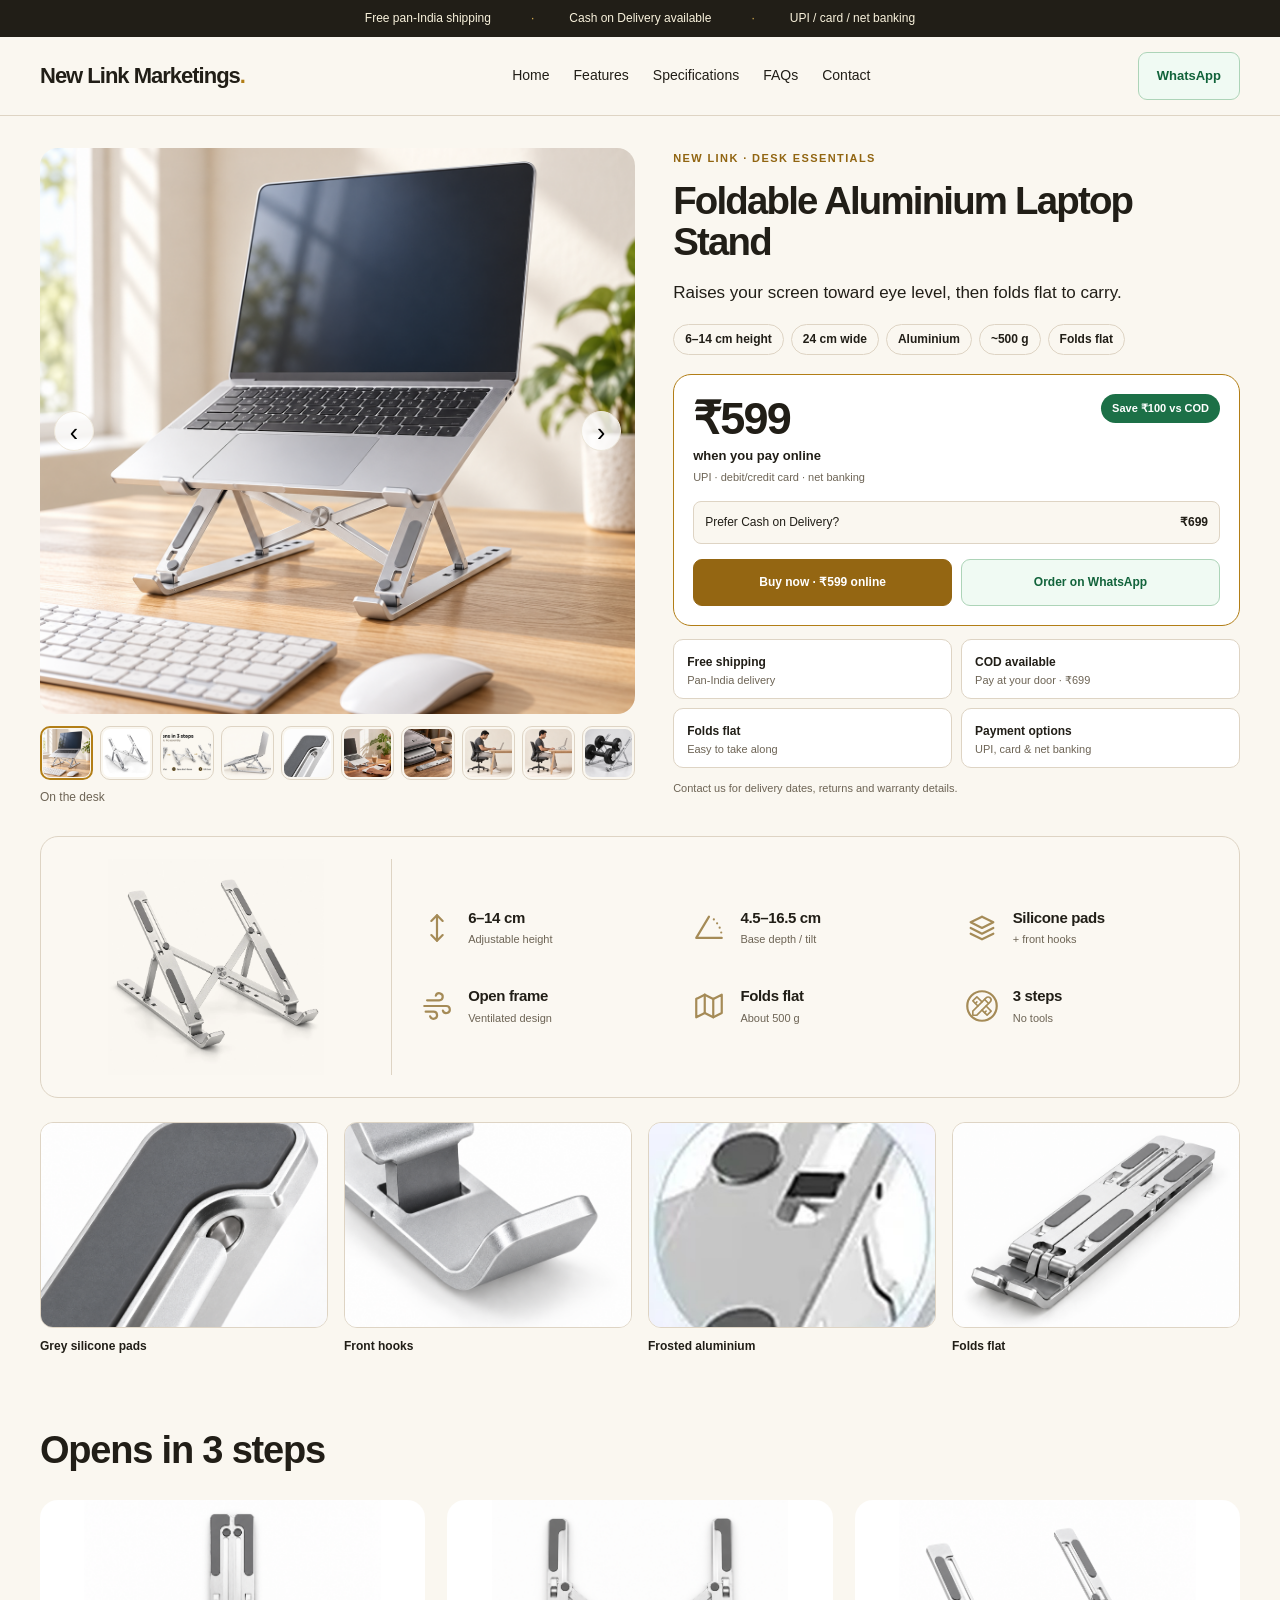
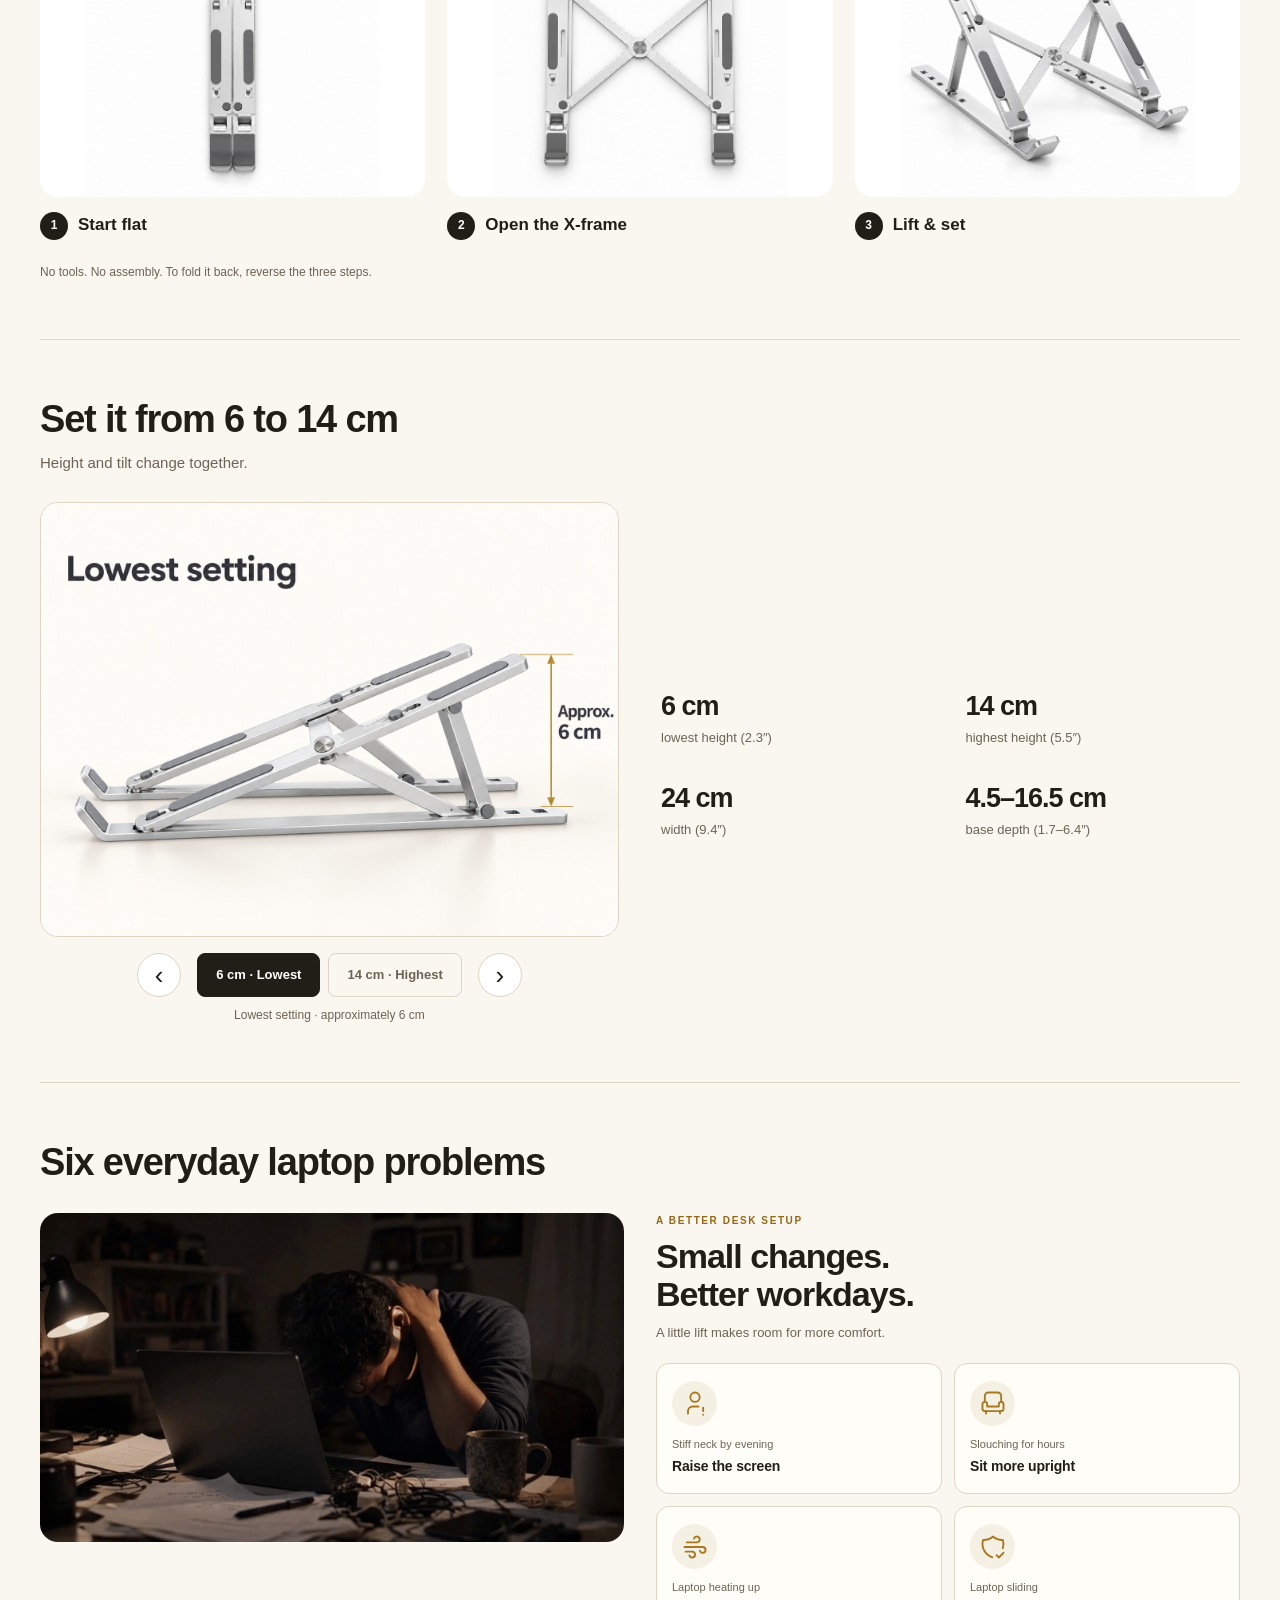
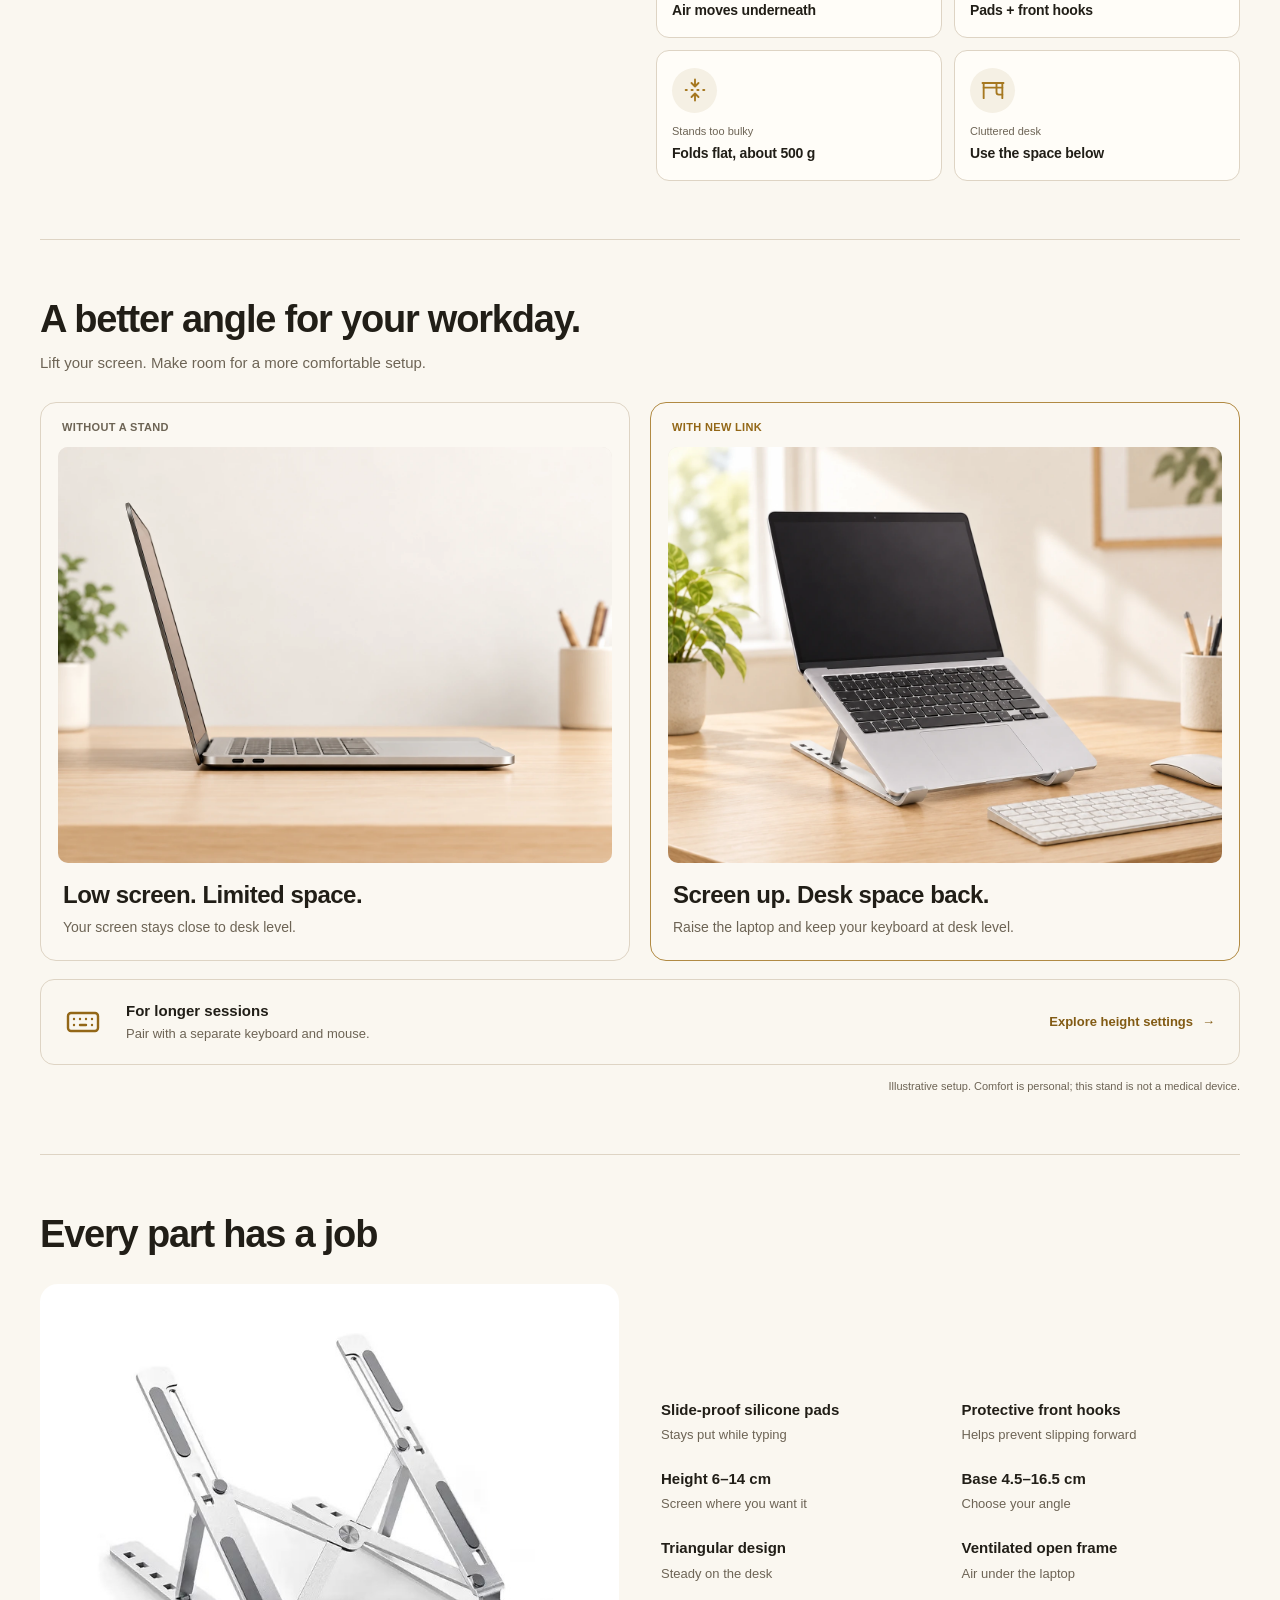
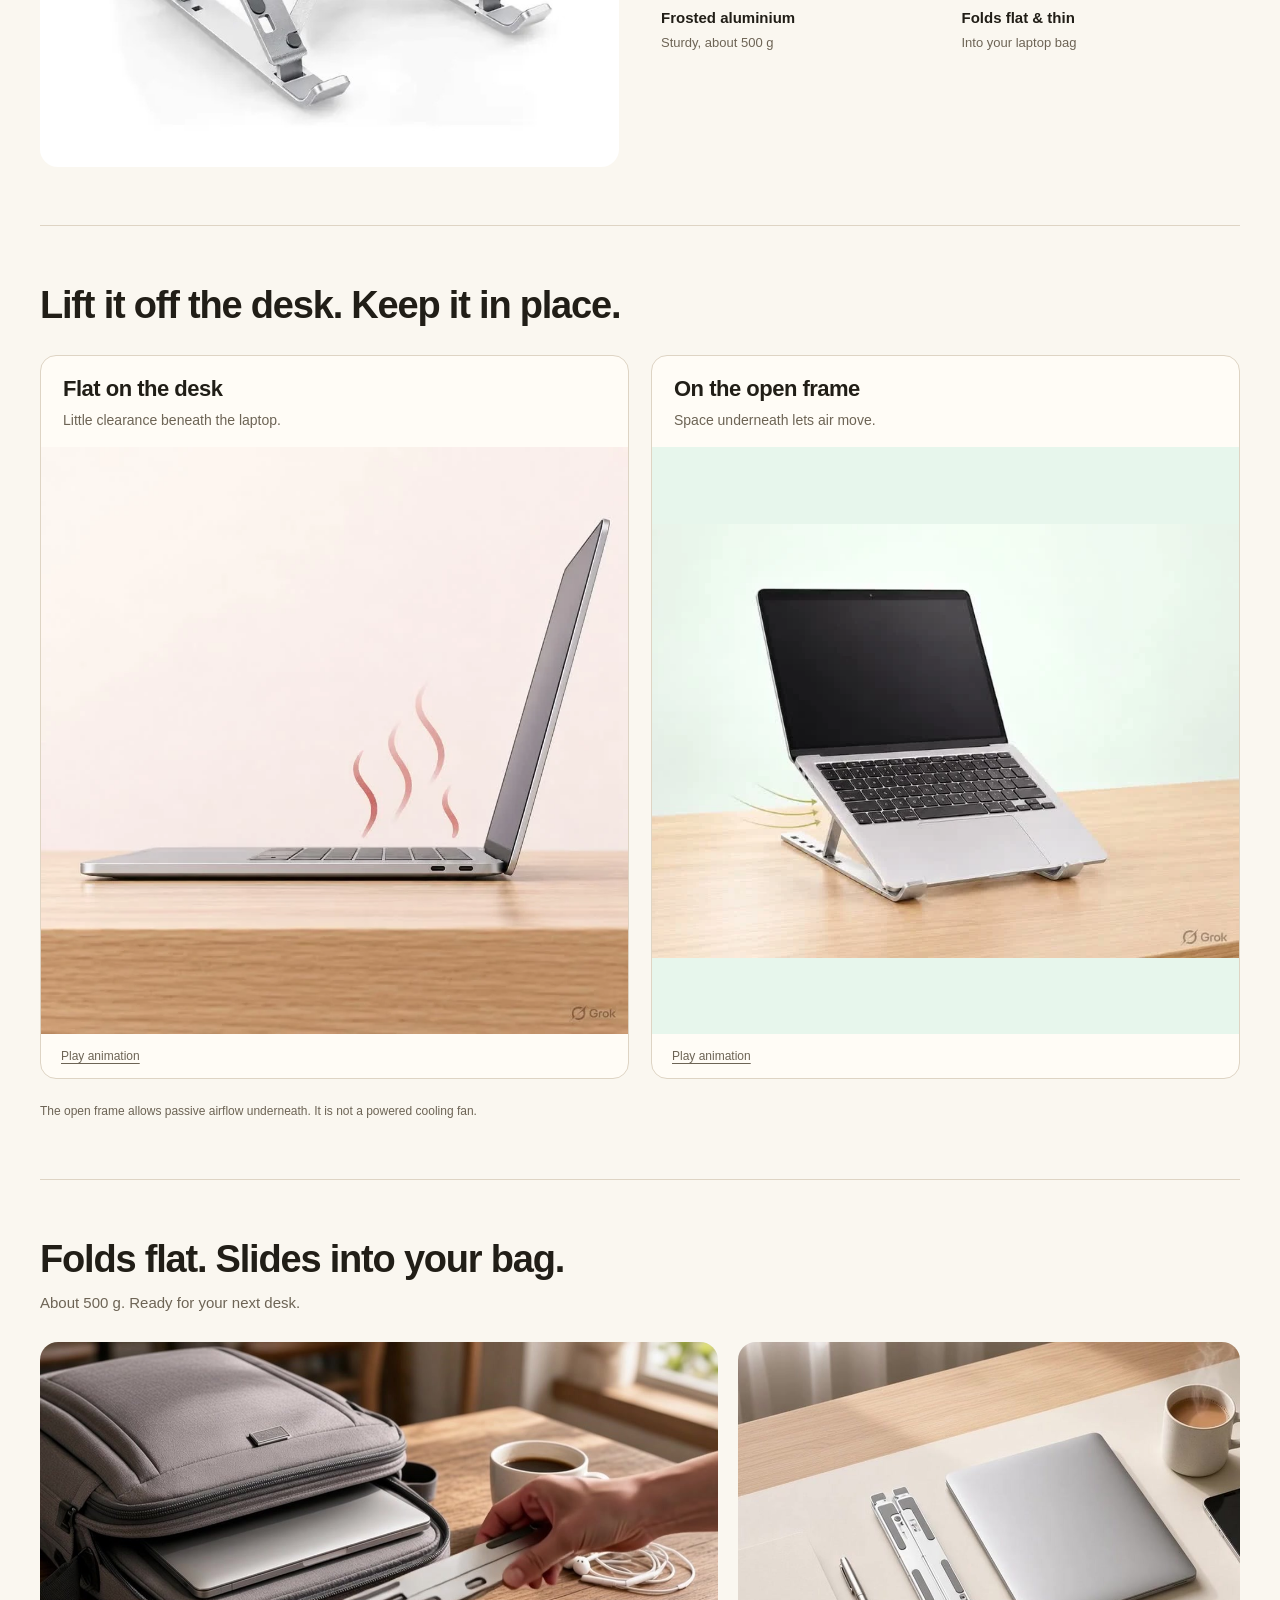
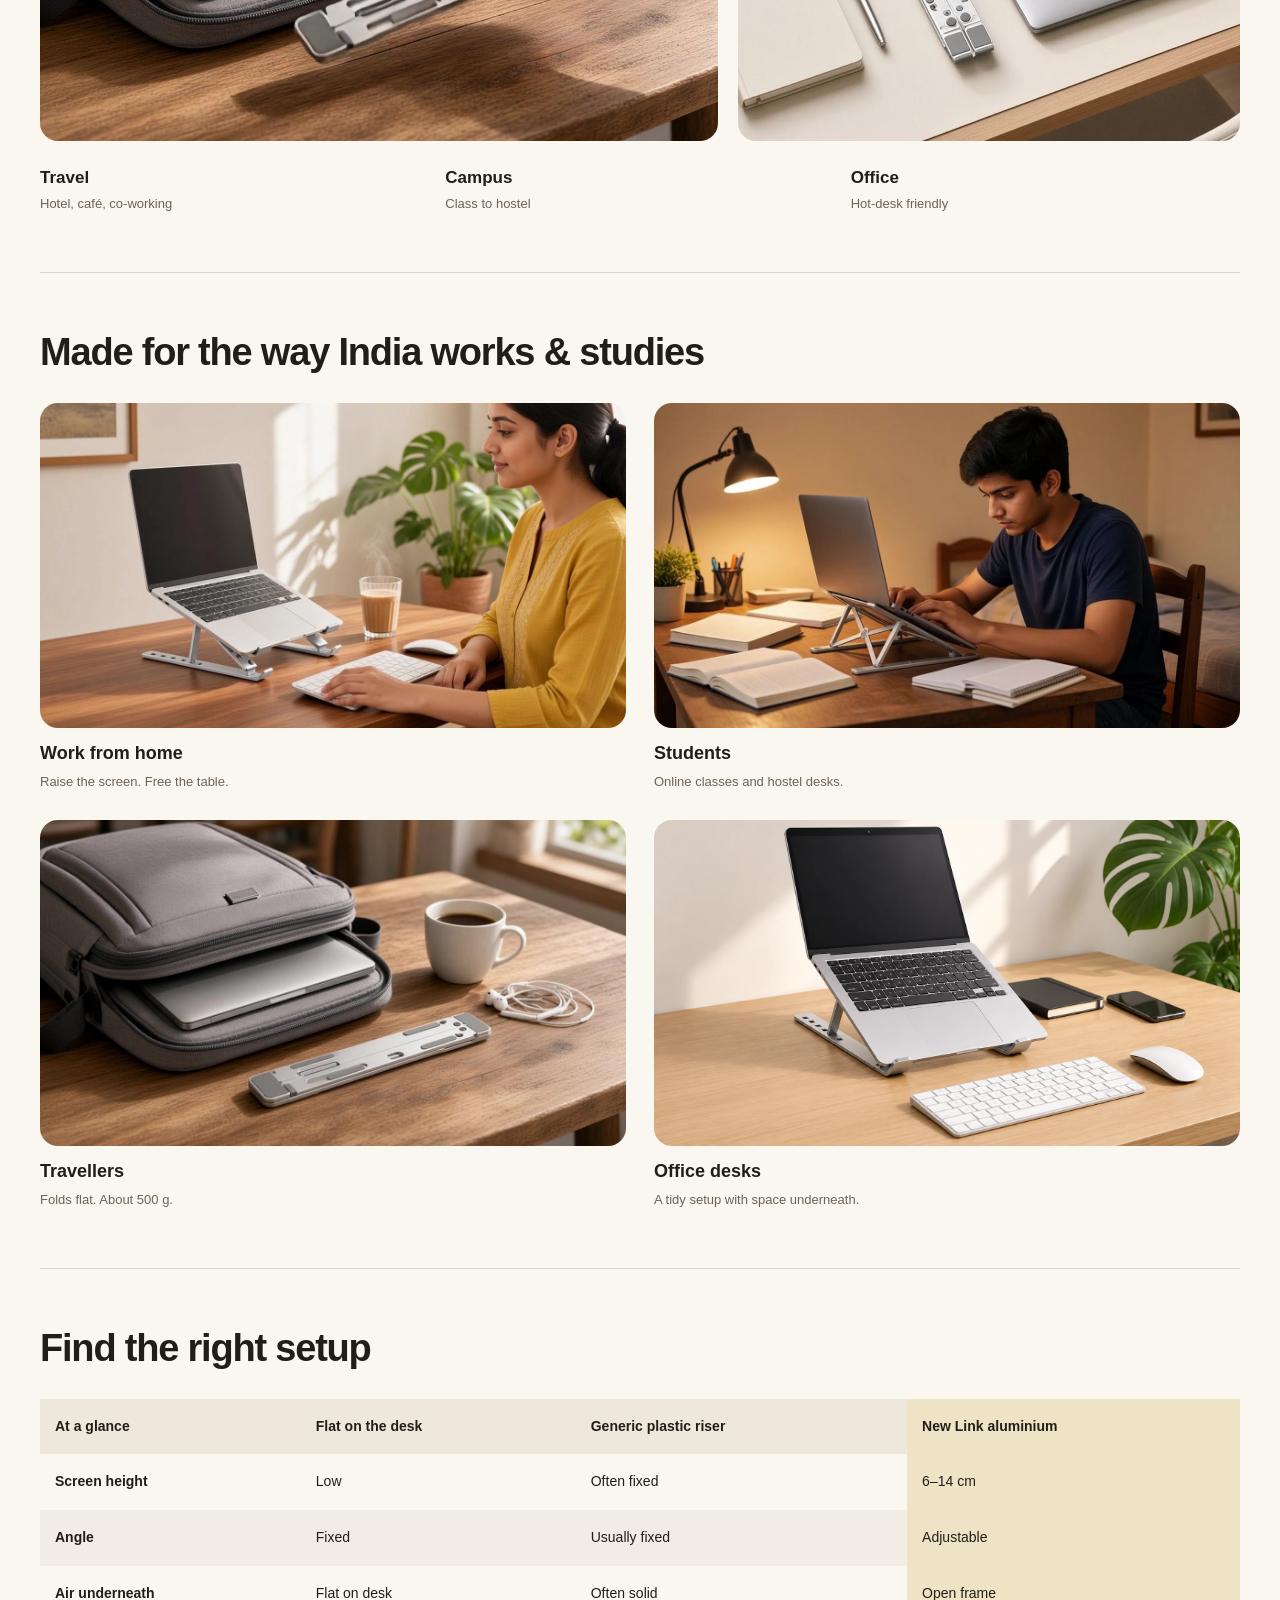
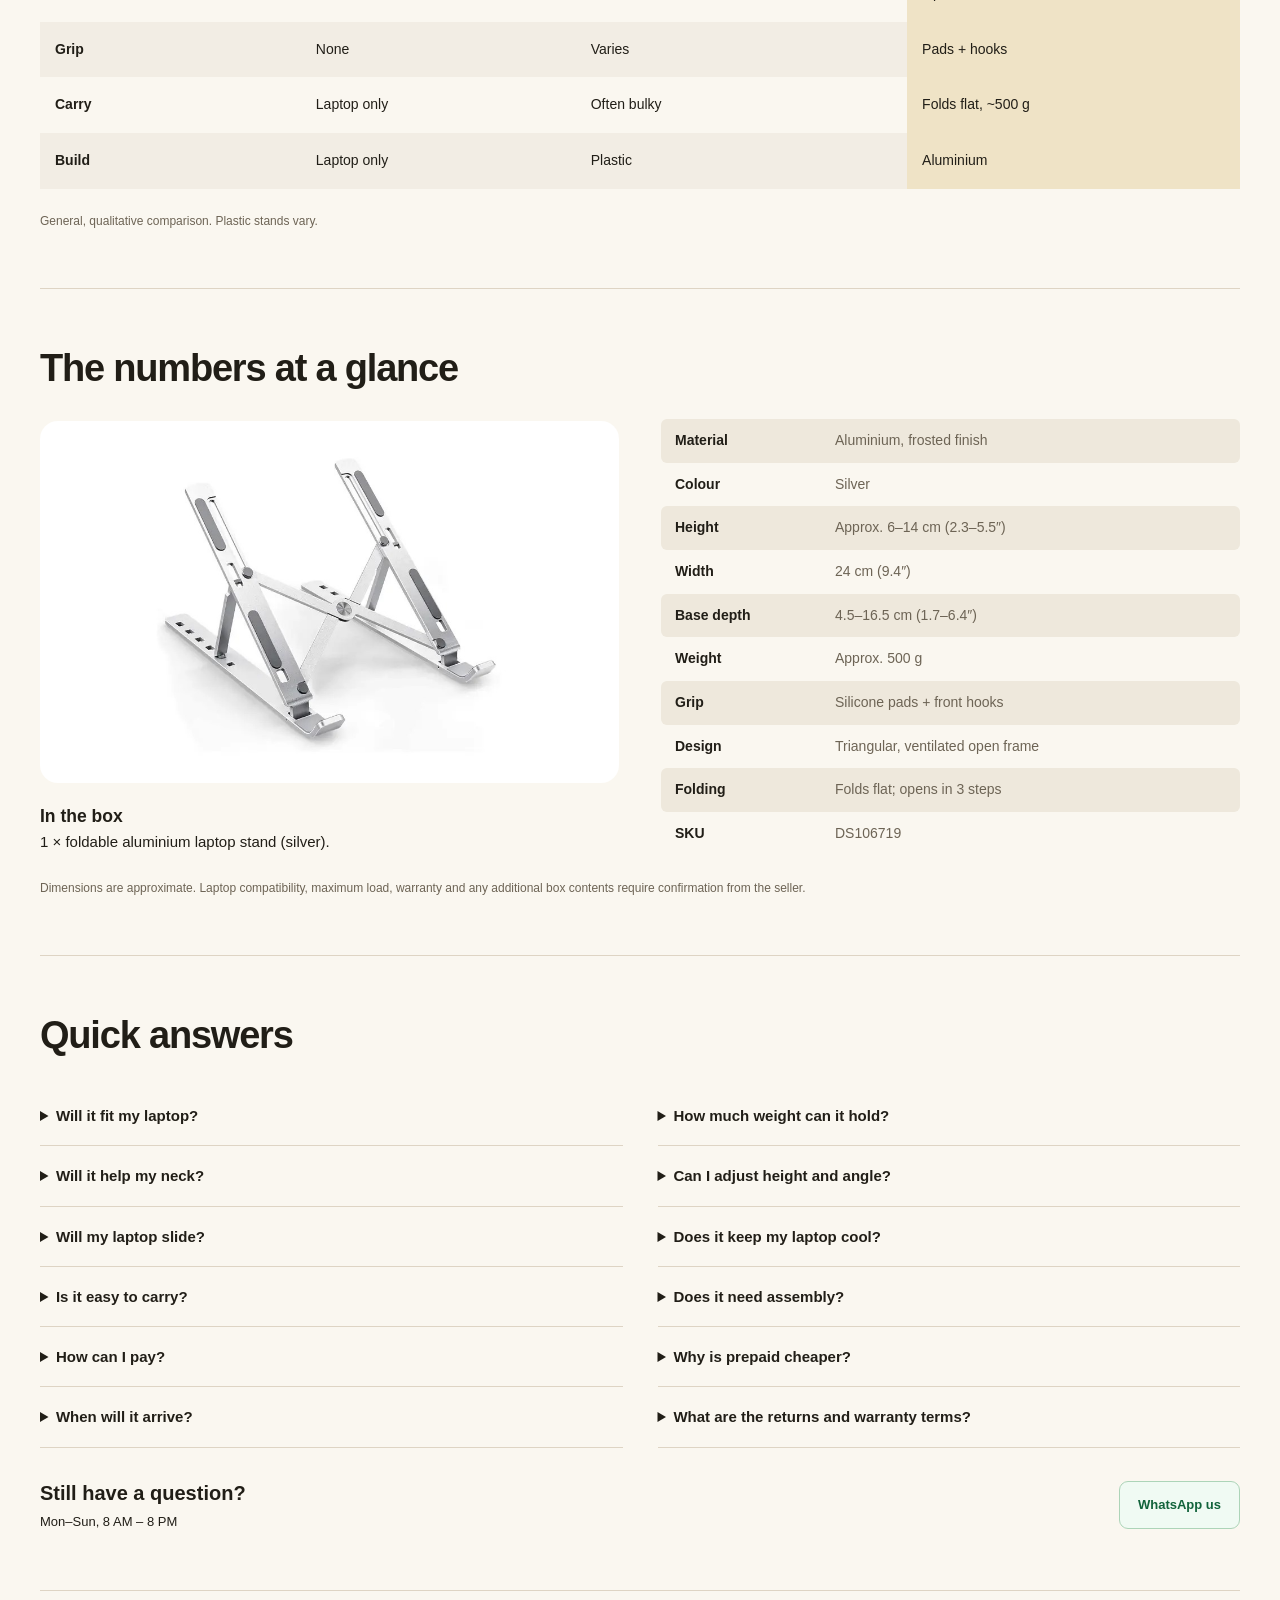
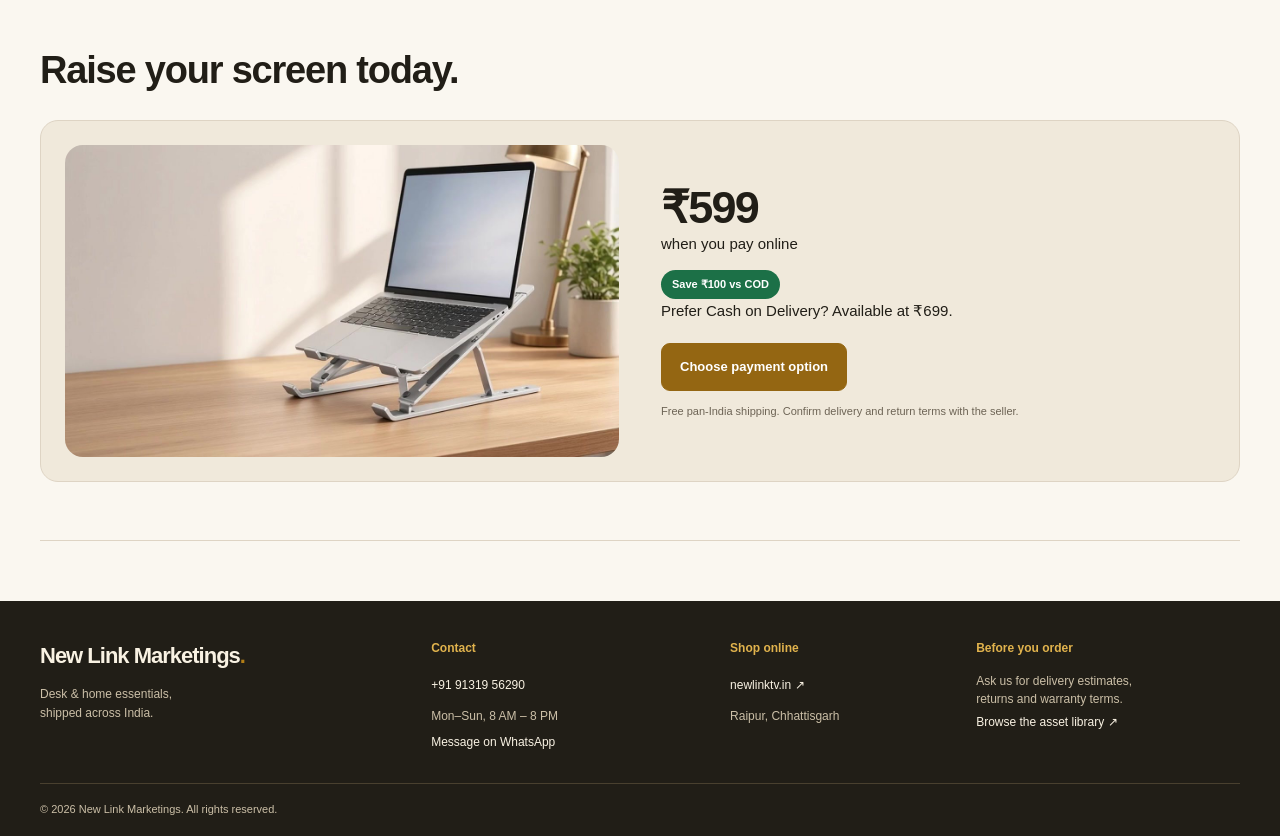
==== commit e78ae29f: "Replace office desk section photo with corrected stand geometry" ====
--- a/index.html
+++ b/index.html
@@ -1 +1 @@
-<!doctype html><html lang="en-IN"><head><meta charset="utf-8"><meta name="viewport" content="width=device-width, initial-scale=1"><meta name="description" content="Foldable aluminium laptop stand from New Link Marketings. Adjustable 6–14 cm, silicone grip, about 500 g. ₹599 online or ₹699 COD."><title>Foldable Aluminium Laptop Stand | New Link Marketings</title><link rel="stylesheet" href="styles.css?v=25"><script src="script.js?v=25" defer></script></head><body><a class="skip" href="#main">Skip to content</a><div class="announcement"><span>Free pan-India shipping</span><span>Cash on Delivery available</span><span>UPI / card / net banking</span></div><header><div class="nav wrap"><a href="#" class="brand">New Link Marketings<span>.</span></a><button id="menu-toggle" class="menu" aria-controls="navigation" aria-expanded="false">Menu</button><nav id="navigation" aria-label="Main navigation"><a href="#main">Home</a><a href="#features">Features</a><a href="#specs">Specifications</a><a href="#faq">FAQs</a><a href="#contact">Contact</a></nav><a class="button whatsapp nav-wa" href="https://wa.me/919131956290?text=Hi%2C%20I%20am%20interested%20in%20the%20foldable%20aluminium%20laptop%20stand." target="_blank" rel="noopener">WhatsApp</a></div></header><main id="main" class="wrap"><section class="hero"><div class="gallery"><div class="hero-photo"><img id="gallery-main" src="assets/hero-desk-generated.png" alt="Silver laptop on the aluminium X-frame stand in a naturally lit workspace" width="1254" height="1254" fetchpriority="high"><button class="gallery-arrow prev" aria-label="Previous product image">‹</button><button class="gallery-arrow next" aria-label="Next product image">›</button></div><div id="thumbnails" class="thumbnails" aria-label="Product images"></div><p id="gallery-caption" class="caption" aria-live="polite">On the desk</p></div><div class="hero-copy"><p class="eyebrow">NEW LINK · DESK ESSENTIALS</p><h1>Foldable Aluminium Laptop Stand</h1><p class="intro">Raises your screen toward eye level, then folds flat to carry.</p><div class="tags"><span>6–14 cm height</span><span>24 cm wide</span><span>Aluminium</span><span>~500 g</span><span>Folds flat</span></div><div class="buy-box"><div class="price-row"><div><strong class="price">₹599</strong><b>when you pay online</b><small>UPI · debit/credit card · net banking</small></div><span class="saving">Save ₹100 vs COD</span></div><p class="cod">Prefer Cash on Delivery? <strong>₹699</strong></p><div class="actions"><button class="button primary" data-order>Buy now · ₹599 online</button><a class="button whatsapp" href="https://wa.me/919131956290?text=Hi%2C%20I%20am%20interested%20in%20the%20foldable%20aluminium%20laptop%20stand." target="_blank" rel="noopener">Order on WhatsApp</a></div></div><div class="trust"><div><b>Free shipping</b><small>Pan-India delivery</small></div><div><b>COD available</b><small>Pay at your door · ₹699</small></div><div><b>Folds flat</b><small>Easy to take along</small></div><div><b>Payment options</b><small>UPI, card & net banking</small></div></div><p class="fine">Contact us for delivery dates, returns and warranty details.</p></div></section><section id="stand-benefits" class="feature-summary" aria-label="Stand at a glance"><div class="feature-summary-product"><img src="assets/benefits-stand.webp" alt="Open silver aluminium laptop stand with grey silicone pads" width="1254" height="1254" loading="lazy"></div><dl class="feature-summary-list"><div class="benefit-item"><img src="assets/icons/benefit-height.svg" alt="" width="34" height="34" loading="lazy"><div><dt>6–14 cm</dt><dd>Adjustable height</dd></div></div><div class="benefit-item"><img src="assets/icons/benefit-angle.svg" alt="" width="34" height="34" loading="lazy"><div><dt>4.5–16.5 cm</dt><dd>Base depth / tilt</dd></div></div><div class="benefit-item"><img src="assets/icons/benefit-silicone.svg" alt="" width="34" height="34" loading="lazy"><div><dt>Silicone pads</dt><dd>+ front hooks</dd></div></div><div class="benefit-item"><img src="assets/icons/benefit-airflow.svg" alt="" width="34" height="34" loading="lazy"><div><dt>Open frame</dt><dd>Ventilated design</dd></div></div><div class="benefit-item"><img src="assets/icons/benefit-fold.svg" alt="" width="34" height="34" loading="lazy"><div><dt>Folds flat</dt><dd>About 500 g</dd></div></div><div class="benefit-item"><img src="assets/icons/benefit-no-tools.svg" alt="" width="34" height="34" loading="lazy"><div><dt>3 steps</dt><dd>No tools</dd></div></div></dl></section><div class="details-grid"><figure><img src="assets/grey-silicone-pad-generated.png" alt="Grey silicone pads" class="" loading="lazy" width="1280" height="720"><figcaption>Grey silicone pads</figcaption></figure><figure><img src="assets/front-hook-v2.png" alt="Front hooks" class="" loading="lazy" width="1280" height="720"><figcaption>Front hooks</figcaption></figure><figure><img src="assets/frosted-aluminium.jpg" alt="Frosted aluminium" class="" loading="lazy" width="1280" height="720"><figcaption>Frosted aluminium</figcaption></figure><figure><img src="assets/folded-stand-generated.png" alt="Folds flat" class="" loading="lazy" width="1280" height="720"><figcaption>Folds flat</figcaption></figure></div><section id="setup" class="section"><div class="section-heading"><h2>Opens in 3 steps</h2></div><div class="steps"><figure><img src="assets/folded-top-view-generated.png" alt="Start flat: top view of the folded aluminium stand" class="" loading="lazy" width="1254" height="1254"><figcaption><span>1</span>Start flat</figcaption></figure><figure><img src="assets/x-frame-top-view-generated.png" alt="Open the X-frame: overhead view of the stand spread sideways and still flat" class="" loading="lazy" width="1254" height="1254"><figcaption><span>2</span>Open the X-frame</figcaption></figure><figure><img src="assets/raised-stand-generated.png" alt="Lift and set: fully raised aluminium stand with open triangular supports" class="" loading="lazy" width="1254" height="1254"><figcaption><span>3</span>Lift & set</figcaption></figure></div><p class="note">No tools. No assembly. To fold it back, reverse the three steps.</p></section><section id="height" class="section"><div class="section-heading"><h2>Set it from 6 to 14 cm</h2><p>Height and tilt change together.</p></div><div class="height-layout"><div class="height-carousel" role="region" aria-roledescription="carousel" aria-label="Adjustable stand height" tabindex="0"><div class="height-slides"><figure class="height-slide" role="group" aria-roledescription="slide" aria-label="1 of 2: Lowest setting"><img src="assets/height-low-6cm-generated.png" alt="Lowest setting: silver laptop stand at approximately 6 cm, with a vertical height marker" loading="lazy" width="1448" height="1086"></figure><figure class="height-slide" role="group" aria-roledescription="slide" aria-label="2 of 2: Highest setting" hidden><img src="assets/height-high-14cm-generated.png" alt="Highest setting: silver laptop stand at approximately 14 cm, with a vertical height marker" loading="lazy" width="1448" height="1086"></figure></div><div class="height-controls"><button type="button" class="height-prev" aria-label="Previous height illustration">‹</button><div class="height-choices" aria-label="Choose height illustration"><button type="button" data-height-slide="0" aria-pressed="true">6 cm · Lowest</button><button type="button" data-height-slide="1" aria-pressed="false">14 cm · Highest</button></div><button type="button" class="height-next" aria-label="Next height illustration">›</button></div><p class="height-status" aria-live="polite" aria-atomic="true">Lowest setting · approximately 6 cm</p></div><div class="measurements"><div><strong>6 cm</strong><p>lowest height (2.3″)</p></div><div><strong>14 cm</strong><p>highest height (5.5″)</p></div><div><strong>24 cm</strong><p>width (9.4″)</p></div><div><strong>4.5–16.5 cm</strong><p>base depth (1.7–6.4″)</p></div></div></div></section><section id="everyday" class="section"><div class="section-heading"><h2>Six everyday laptop problems</h2></div><div class="split everyday-layout"><img src="assets/neck-discomfort-loop.gif" alt="Person rubbing their neck while working over a flat laptop" class="everyday-media" loading="lazy" width="800" height="450"><div class="everyday-panel"><div class="everyday-heading"><p class="everyday-eyebrow">A better desk setup</p><h3>Small changes.<br>Better workdays.</h3><p>A little lift makes room for more comfort.</p></div><ul class="problem-grid" aria-label="Everyday problems and stand benefits"><li class="problem-card"><span class="problem-icon"><img src="assets/icons/neck-comfort.svg" alt="" width="32" height="32" loading="lazy"></span><p class="problem-label">Stiff neck by evening</p><h3>Raise the screen</h3></li><li class="problem-card"><span class="problem-icon"><img src="assets/icons/upright-posture.svg" alt="" width="32" height="32" loading="lazy"></span><p class="problem-label">Slouching for hours</p><h3>Sit more upright</h3></li><li class="problem-card"><span class="problem-icon"><img src="assets/icons/open-airflow.svg" alt="" width="32" height="32" loading="lazy"></span><p class="problem-label">Laptop heating up</p><h3>Air moves underneath</h3></li><li class="problem-card"><span class="problem-icon"><img src="assets/icons/secure-grip.svg" alt="" width="32" height="32" loading="lazy"></span><p class="problem-label">Laptop sliding</p><h3>Pads + front hooks</h3></li><li class="problem-card"><span class="problem-icon"><img src="assets/icons/fold-and-carry.svg" alt="" width="32" height="32" loading="lazy"></span><p class="problem-label">Stands too bulky</p><h3>Folds flat, about 500 g</h3></li><li class="problem-card"><span class="problem-icon"><img src="assets/icons/desk-space.svg" alt="" width="32" height="32" loading="lazy"></span><p class="problem-label">Cluttered desk</p><h3>Use the space below</h3></li></ul></div></div></section><section id="posture" class="section setup-comparison" aria-labelledby="comparison-title"><div class="section-heading"><h2 id="comparison-title">A better angle for your workday.</h2><p>Lift your screen. Make room for a more comfortable setup.</p></div><div class="setup-comparison-grid"><figure class="setup-option"><p class="setup-option-label">Without a stand</p><img src="assets/comparison-flat-desk.webp" alt="Side view of a silver laptop resting flat on an oak desk" width="1448" height="1086" loading="lazy"><figcaption><h3>Low screen. Limited space.</h3><p>Your screen stays close to desk level.</p></figcaption></figure><figure class="setup-option setup-option-raised"><p class="setup-option-label">With New Link</p><img src="assets/comparison-raised-stand-v2.webp" alt="Silver laptop seated in the aluminium stand’s retaining hooks, with a separate keyboard and mouse" width="1448" height="1086" loading="lazy"><figcaption><h3>Screen up. Desk space back.</h3><p>Raise the laptop and keep your keyboard at desk level.</p></figcaption></figure></div><aside class="setup-session-tip" aria-label="Longer-session setup tip"><img src="assets/icons/keyboard.svg" alt="" width="36" height="36" loading="lazy"><div><h3>For longer sessions</h3><p>Pair with a separate keyboard and mouse.</p></div><a href="#height">Explore height settings <span aria-hidden="true">→</span></a></aside><p class="setup-comparison-note">Illustrative setup. Comfort is personal; this stand is not a medical device.</p></section><section id="features" class="section"><div class="section-heading"><h2>Every part has a job</h2></div><div class="split"><div class="product-image"><img src="assets/stand-product.jpg" alt="Silver X-frame laptop stand with silicone pads" class="" loading="lazy" width="1280" height="720"></div><div class="feature-list"><div><h3>Slide-proof silicone pads</h3><p>Stays put while typing</p></div><div><h3>Protective front hooks</h3><p>Helps prevent slipping forward</p></div><div><h3>Height 6–14 cm</h3><p>Screen where you want it</p></div><div><h3>Base 4.5–16.5 cm</h3><p>Choose your angle</p></div><div><h3>Triangular design</h3><p>Steady on the desk</p></div><div><h3>Ventilated open frame</h3><p>Air under the laptop</p></div><div><h3>Frosted aluminium</h3><p>Sturdy, about 500 g</p></div><div><h3>Folds flat & thin</h3><p>Into your laptop bag</p></div></div></div></section><section id="airflow" class="section"><div class="section-heading"><h2>Lift it off the desk. Keep it in place.</h2></div><div class="airflow-comparison"><figure class="airflow-option"><figcaption><h3>Flat on the desk</h3><p>Little clearance beneath the laptop.</p></figcaption><div class="airflow-media airflow-media-flat"><video id="flat-desk-video" autoplay loop muted playsinline preload="metadata" poster="assets/flat-desk-warmth-poster.webp" width="800" height="800" aria-label="Illustration of a laptop resting flat on a desk, with animated warmth indicators"><source src="assets/flat-desk-warmth-loop.mp4" type="video/mp4"><img src="assets/flat-desk-warmth-poster.webp" alt="Laptop flat on a desk with conceptual warmth indicators" width="960" height="960"></video></div><button type="button" class="airflow-animation-toggle" aria-controls="flat-desk-video">Pause animation</button></figure><figure class="airflow-option"><figcaption><h3>On the open frame</h3><p>Space underneath lets air move.</p></figcaption><div class="airflow-media airflow-media-open"><video id="open-frame-video" autoplay loop muted playsinline preload="metadata" poster="assets/open-frame-airflow-poster.webp" width="800" height="592" aria-label="Illustration of passive airflow under a laptop supported by an open aluminium stand"><source src="assets/open-frame-airflow-loop.mp4" type="video/mp4"><img src="assets/open-frame-airflow-poster.webp" alt="Raised laptop on an open frame with conceptual airflow indicators" width="800" height="592"></video></div><button type="button" class="airflow-animation-toggle" aria-controls="open-frame-video">Pause animation</button></figure></div><p class="note">The open frame allows passive airflow underneath. It is not a powered cooling fan.</p></section><section id="carry" class="section"><div class="section-heading"><h2>Folds flat. Slides into your bag.</h2><p>About 500 g. Ready for your next desk.</p></div><div class="carry-grid"><img src="assets/fold-into-bag.jpg" alt="Hand placing the folded stand into a laptop bag" class="" loading="lazy" width="1280" height="720"><img src="assets/desk-flatlay.jpg" alt="Folded stand beside laptop and desk essentials" class="" loading="lazy" width="1280" height="720"></div><div class="use-labels"><p><b>Travel</b>Hotel, café, co-working</p><p><b>Campus</b>Class to hostel</p><p><b>Office</b>Hot-desk friendly</p></div></section><section id="who" class="section"><div class="section-heading"><h2>Made for the way India works & studies</h2></div><div class="lifestyle-grid"><figure><img src="assets/lifestyle-home.jpg" alt="Work from home" class="" loading="lazy" width="1280" height="720"><figcaption><h3>Work from home</h3><p>Raise the screen. Free the table.</p></figcaption></figure><figure><img src="assets/lifestyle-student.jpg" alt="Students" class="" loading="lazy" width="1280" height="720"><figcaption><h3>Students</h3><p>Online classes and hostel desks.</p></figcaption></figure><figure><img src="assets/travel-bag.jpg" alt="Travellers" class="" loading="lazy" width="1280" height="720"><figcaption><h3>Travellers</h3><p>Folds flat. About 500 g.</p></figcaption></figure><figure><img src="assets/office-desk.jpg" alt="Office desks" class="" loading="lazy" width="1280" height="720"><figcaption><h3>Office desks</h3><p>A tidy setup with space underneath.</p></figcaption></figure></div></section><section id="compare" class="section"><div class="section-heading"><h2>Find the right setup</h2></div><div class="table-wrap"><table><thead><tr><th scope="col">At a glance</th><th scope="col">Flat on the desk</th><th scope="col">Generic plastic riser</th><th scope="col">New Link aluminium</th></tr></thead><tbody><tr><th scope="row">Screen height</th><td>Low</td><td>Often fixed</td><td>6–14 cm</td></tr><tr><th scope="row">Angle</th><td>Fixed</td><td>Usually fixed</td><td>Adjustable</td></tr><tr><th scope="row">Air underneath</th><td>Flat on desk</td><td>Often solid</td><td>Open frame</td></tr><tr><th scope="row">Grip</th><td>None</td><td>Varies</td><td>Pads + hooks</td></tr><tr><th scope="row">Carry</th><td>Laptop only</td><td>Often bulky</td><td>Folds flat, ~500 g</td></tr><tr><th scope="row">Build</th><td>Laptop only</td><td>Plastic</td><td>Aluminium</td></tr></tbody></table></div><p class="note">General, qualitative comparison. Plastic stands vary.</p></section><section id="specs" class="section"><div class="section-heading"><h2>The numbers at a glance</h2></div><div class="split"><div><img src="assets/stand-product.jpg" alt="Open aluminium laptop stand" class="spec-product" loading="lazy" width="1280" height="720"><h3>In the box</h3><p>1 × foldable aluminium laptop stand (silver).</p></div><dl class="specifications"><div><dt>Material</dt><dd>Aluminium, frosted finish</dd></div><div><dt>Colour</dt><dd>Silver</dd></div><div><dt>Height</dt><dd>Approx. 6–14 cm (2.3–5.5″)</dd></div><div><dt>Width</dt><dd>24 cm (9.4″)</dd></div><div><dt>Base depth</dt><dd>4.5–16.5 cm (1.7–6.4″)</dd></div><div><dt>Weight</dt><dd>Approx. 500 g</dd></div><div><dt>Grip</dt><dd>Silicone pads + front hooks</dd></div><div><dt>Design</dt><dd>Triangular, ventilated open frame</dd></div><div><dt>Folding</dt><dd>Folds flat; opens in 3 steps</dd></div><div><dt>SKU</dt><dd>DS106719</dd></div></dl></div><p class="note">Dimensions are approximate. Laptop compatibility, maximum load, warranty and any additional box contents require confirmation from the seller.</p></section><section id="faq" class="section"><div class="section-heading"><h2>Quick answers</h2></div><div class="faq-grid"><details><summary>Will it fit my laptop?</summary><p>The stand is 24 cm wide with front hooks. Contact us to confirm compatibility with your laptop model.</p></details><details><summary>How much weight can it hold?</summary><p>Please contact us for the confirmed maximum load before ordering.</p></details><details><summary>Will it help my neck?</summary><p>It helps raise your screen toward eye level. It is not a medical device. For longer sessions, use a separate keyboard and mouse.</p></details><details><summary>Can I adjust height and angle?</summary><p>Yes. Height is approximately 6–14 cm, with a base depth of 4.5–16.5 cm. Height and tilt change together.</p></details><details><summary>Will my laptop slide?</summary><p>Silicone pads provide grip, and the front hooks support the laptop edge.</p></details><details><summary>Does it keep my laptop cool?</summary><p>The open frame lets air move underneath. It is not a fan.</p></details><details><summary>Is it easy to carry?</summary><p>It folds flat and thin and weighs about 500 g.</p></details><details><summary>Does it need assembly?</summary><p>No tools or assembly. Open it in three steps.</p></details><details><summary>How can I pay?</summary><p>The listed price is ₹599 online via UPI, card or net banking, or ₹699 with Cash on Delivery. Contact the seller to arrange payment.</p></details><details><summary>Why is prepaid cheaper?</summary><p>The ₹100 difference reflects extra COD handling and cash-collection costs.</p></details><details><summary>When will it arrive?</summary><p>Shipping is free across India. Contact us with your PIN code for dispatch and delivery estimates.</p></details><details><summary>What are the returns and warranty terms?</summary><p>The PDF leaves the return window and warranty unconfirmed. Please ask the seller for the current terms before purchase.</p></details></div><div class="question"><div><h3>Still have a question?</h3><p>Mon–Sun, 8 AM – 8 PM</p></div><a class="button whatsapp" href="https://wa.me/919131956290?text=Hi%2C%20I%20am%20interested%20in%20the%20foldable%20aluminium%20laptop%20stand." target="_blank" rel="noopener">WhatsApp us</a></div></section><section id="order" class="section"><div class="section-heading"><h2>Raise your screen today.</h2></div><div class="split order-panel"><img src="assets/hero-desk.jpg" alt="Laptop raised on a foldable silver stand" class="" loading="lazy" width="1280" height="720"><div><strong class="price">₹599</strong><p>when you pay online</p><span class="saving">Save ₹100 vs COD</span><p>Prefer Cash on Delivery? Available at ₹699.</p><button class="button primary" data-order>Choose payment option</button><p class="fine">Free pan-India shipping. Confirm delivery and return terms with the seller.</p></div></div></section></main><footer id="contact"><div class="wrap footer-grid"><div><a class="brand" href="#">New Link Marketings<span>.</span></a><p>Desk & home essentials,<br>shipped across India.</p></div><div><h3>Contact</h3><a href="tel:+919131956290">+91 91319 56290</a><p>Mon–Sun, 8 AM – 8 PM</p><a class="text-link" href="https://wa.me/919131956290?text=Hi%2C%20I%20am%20interested%20in%20the%20foldable%20aluminium%20laptop%20stand." target="_blank" rel="noopener">Message on WhatsApp</a></div><div><h3>Shop online</h3><a href="https://newlinktv.in" target="_blank" rel="noopener">newlinktv.in ↗</a><p>Raipur, Chhattisgarh</p></div><div><h3>Before you order</h3><p>Ask us for delivery estimates,<br>returns and warranty terms.</p><a href="assets.html">Browse the asset library ↗</a></div></div><div class="wrap footer-bottom">© 2026 New Link Marketings. All rights reserved.</div></footer><div class="mobile-buy"><div><b>₹599 <small>online</small></b><small>COD ₹699 · Free shipping</small></div><button class="button primary" data-order>Buy now</button></div><dialog id="order-dialog"><form method="dialog"><button class="close" aria-label="Close order options">×</button></form><h2>Order your laptop stand</h2><p>Choose your preferred payment method, then contact New Link to arrange your order.</p><fieldset><legend>Payment preference</legend><label><input type="radio" name="payment" value="online" checked> Online payment <b>₹599</b></label><label><input type="radio" name="payment" value="cod"> Cash on Delivery <b>₹699</b></label></fieldset><a id="order-whatsapp" class="button whatsapp" target="_blank" rel="noopener">Continue on WhatsApp</a><p class="fine">This page does not process payments. The seller will confirm availability, delivery and payment details.</p></dialog></body></html>+<!doctype html><html lang="en-IN"><head><meta charset="utf-8"><meta name="viewport" content="width=device-width, initial-scale=1"><meta name="description" content="Foldable aluminium laptop stand from New Link Marketings. Adjustable 6–14 cm, silicone grip, about 500 g. ₹599 online or ₹699 COD."><title>Foldable Aluminium Laptop Stand | New Link Marketings</title><link rel="stylesheet" href="styles.css?v=26"><script src="script.js?v=26" defer></script></head><body><a class="skip" href="#main">Skip to content</a><div class="announcement"><span>Free pan-India shipping</span><span>Cash on Delivery available</span><span>UPI / card / net banking</span></div><header><div class="nav wrap"><a href="#" class="brand">New Link Marketings<span>.</span></a><button id="menu-toggle" class="menu" aria-controls="navigation" aria-expanded="false">Menu</button><nav id="navigation" aria-label="Main navigation"><a href="#main">Home</a><a href="#features">Features</a><a href="#specs">Specifications</a><a href="#faq">FAQs</a><a href="#contact">Contact</a></nav><a class="button whatsapp nav-wa" href="https://wa.me/919131956290?text=Hi%2C%20I%20am%20interested%20in%20the%20foldable%20aluminium%20laptop%20stand." target="_blank" rel="noopener">WhatsApp</a></div></header><main id="main" class="wrap"><section class="hero"><div class="gallery"><div class="hero-photo"><img id="gallery-main" src="assets/hero-desk-generated.png" alt="Silver laptop on the aluminium X-frame stand in a naturally lit workspace" width="1254" height="1254" fetchpriority="high"><button class="gallery-arrow prev" aria-label="Previous product image">‹</button><button class="gallery-arrow next" aria-label="Next product image">›</button></div><div id="thumbnails" class="thumbnails" aria-label="Product images"></div><p id="gallery-caption" class="caption" aria-live="polite">On the desk</p></div><div class="hero-copy"><p class="eyebrow">NEW LINK · DESK ESSENTIALS</p><h1>Foldable Aluminium Laptop Stand</h1><p class="intro">Raises your screen toward eye level, then folds flat to carry.</p><div class="tags"><span>6–14 cm height</span><span>24 cm wide</span><span>Aluminium</span><span>~500 g</span><span>Folds flat</span></div><div class="buy-box"><div class="price-row"><div><strong class="price">₹599</strong><b>when you pay online</b><small>UPI · debit/credit card · net banking</small></div><span class="saving">Save ₹100 vs COD</span></div><p class="cod">Prefer Cash on Delivery? <strong>₹699</strong></p><div class="actions"><button class="button primary" data-order>Buy now · ₹599 online</button><a class="button whatsapp" href="https://wa.me/919131956290?text=Hi%2C%20I%20am%20interested%20in%20the%20foldable%20aluminium%20laptop%20stand." target="_blank" rel="noopener">Order on WhatsApp</a></div></div><div class="trust"><div><b>Free shipping</b><small>Pan-India delivery</small></div><div><b>COD available</b><small>Pay at your door · ₹699</small></div><div><b>Folds flat</b><small>Easy to take along</small></div><div><b>Payment options</b><small>UPI, card & net banking</small></div></div><p class="fine">Contact us for delivery dates, returns and warranty details.</p></div></section><section id="stand-benefits" class="feature-summary" aria-label="Stand at a glance"><div class="feature-summary-product"><img src="assets/benefits-stand.webp" alt="Open silver aluminium laptop stand with grey silicone pads" width="1254" height="1254" loading="lazy"></div><dl class="feature-summary-list"><div class="benefit-item"><img src="assets/icons/benefit-height.svg" alt="" width="34" height="34" loading="lazy"><div><dt>6–14 cm</dt><dd>Adjustable height</dd></div></div><div class="benefit-item"><img src="assets/icons/benefit-angle.svg" alt="" width="34" height="34" loading="lazy"><div><dt>4.5–16.5 cm</dt><dd>Base depth / tilt</dd></div></div><div class="benefit-item"><img src="assets/icons/benefit-silicone.svg" alt="" width="34" height="34" loading="lazy"><div><dt>Silicone pads</dt><dd>+ front hooks</dd></div></div><div class="benefit-item"><img src="assets/icons/benefit-airflow.svg" alt="" width="34" height="34" loading="lazy"><div><dt>Open frame</dt><dd>Ventilated design</dd></div></div><div class="benefit-item"><img src="assets/icons/benefit-fold.svg" alt="" width="34" height="34" loading="lazy"><div><dt>Folds flat</dt><dd>About 500 g</dd></div></div><div class="benefit-item"><img src="assets/icons/benefit-no-tools.svg" alt="" width="34" height="34" loading="lazy"><div><dt>3 steps</dt><dd>No tools</dd></div></div></dl></section><div class="details-grid"><figure><img src="assets/grey-silicone-pad-generated.png" alt="Grey silicone pads" class="" loading="lazy" width="1280" height="720"><figcaption>Grey silicone pads</figcaption></figure><figure><img src="assets/front-hook-v2.png" alt="Front hooks" class="" loading="lazy" width="1280" height="720"><figcaption>Front hooks</figcaption></figure><figure><img src="assets/frosted-aluminium.jpg" alt="Frosted aluminium" class="" loading="lazy" width="1280" height="720"><figcaption>Frosted aluminium</figcaption></figure><figure><img src="assets/folded-stand-generated.png" alt="Folds flat" class="" loading="lazy" width="1280" height="720"><figcaption>Folds flat</figcaption></figure></div><section id="setup" class="section"><div class="section-heading"><h2>Opens in 3 steps</h2></div><div class="steps"><figure><img src="assets/folded-top-view-generated.png" alt="Start flat: top view of the folded aluminium stand" class="" loading="lazy" width="1254" height="1254"><figcaption><span>1</span>Start flat</figcaption></figure><figure><img src="assets/x-frame-top-view-generated.png" alt="Open the X-frame: overhead view of the stand spread sideways and still flat" class="" loading="lazy" width="1254" height="1254"><figcaption><span>2</span>Open the X-frame</figcaption></figure><figure><img src="assets/raised-stand-generated.png" alt="Lift and set: fully raised aluminium stand with open triangular supports" class="" loading="lazy" width="1254" height="1254"><figcaption><span>3</span>Lift & set</figcaption></figure></div><p class="note">No tools. No assembly. To fold it back, reverse the three steps.</p></section><section id="height" class="section"><div class="section-heading"><h2>Set it from 6 to 14 cm</h2><p>Height and tilt change together.</p></div><div class="height-layout"><div class="height-carousel" role="region" aria-roledescription="carousel" aria-label="Adjustable stand height" tabindex="0"><div class="height-slides"><figure class="height-slide" role="group" aria-roledescription="slide" aria-label="1 of 2: Lowest setting"><img src="assets/height-low-6cm-generated.png" alt="Lowest setting: silver laptop stand at approximately 6 cm, with a vertical height marker" loading="lazy" width="1448" height="1086"></figure><figure class="height-slide" role="group" aria-roledescription="slide" aria-label="2 of 2: Highest setting" hidden><img src="assets/height-high-14cm-generated.png" alt="Highest setting: silver laptop stand at approximately 14 cm, with a vertical height marker" loading="lazy" width="1448" height="1086"></figure></div><div class="height-controls"><button type="button" class="height-prev" aria-label="Previous height illustration">‹</button><div class="height-choices" aria-label="Choose height illustration"><button type="button" data-height-slide="0" aria-pressed="true">6 cm · Lowest</button><button type="button" data-height-slide="1" aria-pressed="false">14 cm · Highest</button></div><button type="button" class="height-next" aria-label="Next height illustration">›</button></div><p class="height-status" aria-live="polite" aria-atomic="true">Lowest setting · approximately 6 cm</p></div><div class="measurements"><div><strong>6 cm</strong><p>lowest height (2.3″)</p></div><div><strong>14 cm</strong><p>highest height (5.5″)</p></div><div><strong>24 cm</strong><p>width (9.4″)</p></div><div><strong>4.5–16.5 cm</strong><p>base depth (1.7–6.4″)</p></div></div></div></section><section id="everyday" class="section"><div class="section-heading"><h2>Six everyday laptop problems</h2></div><div class="split everyday-layout"><img src="assets/neck-discomfort-loop.gif" alt="Person rubbing their neck while working over a flat laptop" class="everyday-media" loading="lazy" width="800" height="450"><div class="everyday-panel"><div class="everyday-heading"><p class="everyday-eyebrow">A better desk setup</p><h3>Small changes.<br>Better workdays.</h3><p>A little lift makes room for more comfort.</p></div><ul class="problem-grid" aria-label="Everyday problems and stand benefits"><li class="problem-card"><span class="problem-icon"><img src="assets/icons/neck-comfort.svg" alt="" width="32" height="32" loading="lazy"></span><p class="problem-label">Stiff neck by evening</p><h3>Raise the screen</h3></li><li class="problem-card"><span class="problem-icon"><img src="assets/icons/upright-posture.svg" alt="" width="32" height="32" loading="lazy"></span><p class="problem-label">Slouching for hours</p><h3>Sit more upright</h3></li><li class="problem-card"><span class="problem-icon"><img src="assets/icons/open-airflow.svg" alt="" width="32" height="32" loading="lazy"></span><p class="problem-label">Laptop heating up</p><h3>Air moves underneath</h3></li><li class="problem-card"><span class="problem-icon"><img src="assets/icons/secure-grip.svg" alt="" width="32" height="32" loading="lazy"></span><p class="problem-label">Laptop sliding</p><h3>Pads + front hooks</h3></li><li class="problem-card"><span class="problem-icon"><img src="assets/icons/fold-and-carry.svg" alt="" width="32" height="32" loading="lazy"></span><p class="problem-label">Stands too bulky</p><h3>Folds flat, about 500 g</h3></li><li class="problem-card"><span class="problem-icon"><img src="assets/icons/desk-space.svg" alt="" width="32" height="32" loading="lazy"></span><p class="problem-label">Cluttered desk</p><h3>Use the space below</h3></li></ul></div></div></section><section id="posture" class="section setup-comparison" aria-labelledby="comparison-title"><div class="section-heading"><h2 id="comparison-title">A better angle for your workday.</h2><p>Lift your screen. Make room for a more comfortable setup.</p></div><div class="setup-comparison-grid"><figure class="setup-option"><p class="setup-option-label">Without a stand</p><img src="assets/comparison-flat-desk.webp" alt="Side view of a silver laptop resting flat on an oak desk" width="1448" height="1086" loading="lazy"><figcaption><h3>Low screen. Limited space.</h3><p>Your screen stays close to desk level.</p></figcaption></figure><figure class="setup-option setup-option-raised"><p class="setup-option-label">With New Link</p><img src="assets/comparison-raised-stand-v2.webp" alt="Silver laptop seated in the aluminium stand’s retaining hooks, with a separate keyboard and mouse" width="1448" height="1086" loading="lazy"><figcaption><h3>Screen up. Desk space back.</h3><p>Raise the laptop and keep your keyboard at desk level.</p></figcaption></figure></div><aside class="setup-session-tip" aria-label="Longer-session setup tip"><img src="assets/icons/keyboard.svg" alt="" width="36" height="36" loading="lazy"><div><h3>For longer sessions</h3><p>Pair with a separate keyboard and mouse.</p></div><a href="#height">Explore height settings <span aria-hidden="true">→</span></a></aside><p class="setup-comparison-note">Illustrative setup. Comfort is personal; this stand is not a medical device.</p></section><section id="features" class="section"><div class="section-heading"><h2>Every part has a job</h2></div><div class="split"><div class="product-image"><img src="assets/stand-product.jpg" alt="Silver X-frame laptop stand with silicone pads" class="" loading="lazy" width="1280" height="720"></div><div class="feature-list"><div><h3>Slide-proof silicone pads</h3><p>Stays put while typing</p></div><div><h3>Protective front hooks</h3><p>Helps prevent slipping forward</p></div><div><h3>Height 6–14 cm</h3><p>Screen where you want it</p></div><div><h3>Base 4.5–16.5 cm</h3><p>Choose your angle</p></div><div><h3>Triangular design</h3><p>Steady on the desk</p></div><div><h3>Ventilated open frame</h3><p>Air under the laptop</p></div><div><h3>Frosted aluminium</h3><p>Sturdy, about 500 g</p></div><div><h3>Folds flat & thin</h3><p>Into your laptop bag</p></div></div></div></section><section id="airflow" class="section"><div class="section-heading"><h2>Lift it off the desk. Keep it in place.</h2></div><div class="airflow-comparison"><figure class="airflow-option"><figcaption><h3>Flat on the desk</h3><p>Little clearance beneath the laptop.</p></figcaption><div class="airflow-media airflow-media-flat"><video id="flat-desk-video" autoplay loop muted playsinline preload="metadata" poster="assets/flat-desk-warmth-poster.webp" width="800" height="800" aria-label="Illustration of a laptop resting flat on a desk, with animated warmth indicators"><source src="assets/flat-desk-warmth-loop.mp4" type="video/mp4"><img src="assets/flat-desk-warmth-poster.webp" alt="Laptop flat on a desk with conceptual warmth indicators" width="960" height="960"></video></div><button type="button" class="airflow-animation-toggle" aria-controls="flat-desk-video">Pause animation</button></figure><figure class="airflow-option"><figcaption><h3>On the open frame</h3><p>Space underneath lets air move.</p></figcaption><div class="airflow-media airflow-media-open"><video id="open-frame-video" autoplay loop muted playsinline preload="metadata" poster="assets/open-frame-airflow-poster.webp" width="800" height="592" aria-label="Illustration of passive airflow under a laptop supported by an open aluminium stand"><source src="assets/open-frame-airflow-loop.mp4" type="video/mp4"><img src="assets/open-frame-airflow-poster.webp" alt="Raised laptop on an open frame with conceptual airflow indicators" width="800" height="592"></video></div><button type="button" class="airflow-animation-toggle" aria-controls="open-frame-video">Pause animation</button></figure></div><p class="note">The open frame allows passive airflow underneath. It is not a powered cooling fan.</p></section><section id="carry" class="section"><div class="section-heading"><h2>Folds flat. Slides into your bag.</h2><p>About 500 g. Ready for your next desk.</p></div><div class="carry-grid"><img src="assets/fold-into-bag.jpg" alt="Hand placing the folded stand into a laptop bag" class="" loading="lazy" width="1280" height="720"><img src="assets/desk-flatlay.jpg" alt="Folded stand beside laptop and desk essentials" class="" loading="lazy" width="1280" height="720"></div><div class="use-labels"><p><b>Travel</b>Hotel, café, co-working</p><p><b>Campus</b>Class to hostel</p><p><b>Office</b>Hot-desk friendly</p></div></section><section id="who" class="section"><div class="section-heading"><h2>Made for the way India works & studies</h2></div><div class="lifestyle-grid"><figure><img src="assets/lifestyle-home.jpg" alt="Work from home" class="" loading="lazy" width="1280" height="720"><figcaption><h3>Work from home</h3><p>Raise the screen. Free the table.</p></figcaption></figure><figure><img src="assets/lifestyle-student.jpg" alt="Students" class="" loading="lazy" width="1280" height="720"><figcaption><h3>Students</h3><p>Online classes and hostel desks.</p></figcaption></figure><figure><img src="assets/travel-bag.jpg" alt="Travellers" class="" loading="lazy" width="1280" height="720"><figcaption><h3>Travellers</h3><p>Folds flat. About 500 g.</p></figcaption></figure><figure><img src="assets/office-desk-corrected.webp" alt="Office desk with a laptop properly seated on the aluminium stand, external keyboard and mouse" class="" loading="lazy" width="1586" height="992"><figcaption><h3>Office desks</h3><p>A tidy setup with space underneath.</p></figcaption></figure></div></section><section id="compare" class="section"><div class="section-heading"><h2>Find the right setup</h2></div><div class="table-wrap"><table><thead><tr><th scope="col">At a glance</th><th scope="col">Flat on the desk</th><th scope="col">Generic plastic riser</th><th scope="col">New Link aluminium</th></tr></thead><tbody><tr><th scope="row">Screen height</th><td>Low</td><td>Often fixed</td><td>6–14 cm</td></tr><tr><th scope="row">Angle</th><td>Fixed</td><td>Usually fixed</td><td>Adjustable</td></tr><tr><th scope="row">Air underneath</th><td>Flat on desk</td><td>Often solid</td><td>Open frame</td></tr><tr><th scope="row">Grip</th><td>None</td><td>Varies</td><td>Pads + hooks</td></tr><tr><th scope="row">Carry</th><td>Laptop only</td><td>Often bulky</td><td>Folds flat, ~500 g</td></tr><tr><th scope="row">Build</th><td>Laptop only</td><td>Plastic</td><td>Aluminium</td></tr></tbody></table></div><p class="note">General, qualitative comparison. Plastic stands vary.</p></section><section id="specs" class="section"><div class="section-heading"><h2>The numbers at a glance</h2></div><div class="split"><div><img src="assets/stand-product.jpg" alt="Open aluminium laptop stand" class="spec-product" loading="lazy" width="1280" height="720"><h3>In the box</h3><p>1 × foldable aluminium laptop stand (silver).</p></div><dl class="specifications"><div><dt>Material</dt><dd>Aluminium, frosted finish</dd></div><div><dt>Colour</dt><dd>Silver</dd></div><div><dt>Height</dt><dd>Approx. 6–14 cm (2.3–5.5″)</dd></div><div><dt>Width</dt><dd>24 cm (9.4″)</dd></div><div><dt>Base depth</dt><dd>4.5–16.5 cm (1.7–6.4″)</dd></div><div><dt>Weight</dt><dd>Approx. 500 g</dd></div><div><dt>Grip</dt><dd>Silicone pads + front hooks</dd></div><div><dt>Design</dt><dd>Triangular, ventilated open frame</dd></div><div><dt>Folding</dt><dd>Folds flat; opens in 3 steps</dd></div><div><dt>SKU</dt><dd>DS106719</dd></div></dl></div><p class="note">Dimensions are approximate. Laptop compatibility, maximum load, warranty and any additional box contents require confirmation from the seller.</p></section><section id="faq" class="section"><div class="section-heading"><h2>Quick answers</h2></div><div class="faq-grid"><details><summary>Will it fit my laptop?</summary><p>The stand is 24 cm wide with front hooks. Contact us to confirm compatibility with your laptop model.</p></details><details><summary>How much weight can it hold?</summary><p>Please contact us for the confirmed maximum load before ordering.</p></details><details><summary>Will it help my neck?</summary><p>It helps raise your screen toward eye level. It is not a medical device. For longer sessions, use a separate keyboard and mouse.</p></details><details><summary>Can I adjust height and angle?</summary><p>Yes. Height is approximately 6–14 cm, with a base depth of 4.5–16.5 cm. Height and tilt change together.</p></details><details><summary>Will my laptop slide?</summary><p>Silicone pads provide grip, and the front hooks support the laptop edge.</p></details><details><summary>Does it keep my laptop cool?</summary><p>The open frame lets air move underneath. It is not a fan.</p></details><details><summary>Is it easy to carry?</summary><p>It folds flat and thin and weighs about 500 g.</p></details><details><summary>Does it need assembly?</summary><p>No tools or assembly. Open it in three steps.</p></details><details><summary>How can I pay?</summary><p>The listed price is ₹599 online via UPI, card or net banking, or ₹699 with Cash on Delivery. Contact the seller to arrange payment.</p></details><details><summary>Why is prepaid cheaper?</summary><p>The ₹100 difference reflects extra COD handling and cash-collection costs.</p></details><details><summary>When will it arrive?</summary><p>Shipping is free across India. Contact us with your PIN code for dispatch and delivery estimates.</p></details><details><summary>What are the returns and warranty terms?</summary><p>The PDF leaves the return window and warranty unconfirmed. Please ask the seller for the current terms before purchase.</p></details></div><div class="question"><div><h3>Still have a question?</h3><p>Mon–Sun, 8 AM – 8 PM</p></div><a class="button whatsapp" href="https://wa.me/919131956290?text=Hi%2C%20I%20am%20interested%20in%20the%20foldable%20aluminium%20laptop%20stand." target="_blank" rel="noopener">WhatsApp us</a></div></section><section id="order" class="section"><div class="section-heading"><h2>Raise your screen today.</h2></div><div class="split order-panel"><img src="assets/hero-desk.jpg" alt="Laptop raised on a foldable silver stand" class="" loading="lazy" width="1280" height="720"><div><strong class="price">₹599</strong><p>when you pay online</p><span class="saving">Save ₹100 vs COD</span><p>Prefer Cash on Delivery? Available at ₹699.</p><button class="button primary" data-order>Choose payment option</button><p class="fine">Free pan-India shipping. Confirm delivery and return terms with the seller.</p></div></div></section></main><footer id="contact"><div class="wrap footer-grid"><div><a class="brand" href="#">New Link Marketings<span>.</span></a><p>Desk & home essentials,<br>shipped across India.</p></div><div><h3>Contact</h3><a href="tel:+919131956290">+91 91319 56290</a><p>Mon–Sun, 8 AM – 8 PM</p><a class="text-link" href="https://wa.me/919131956290?text=Hi%2C%20I%20am%20interested%20in%20the%20foldable%20aluminium%20laptop%20stand." target="_blank" rel="noopener">Message on WhatsApp</a></div><div><h3>Shop online</h3><a href="https://newlinktv.in" target="_blank" rel="noopener">newlinktv.in ↗</a><p>Raipur, Chhattisgarh</p></div><div><h3>Before you order</h3><p>Ask us for delivery estimates,<br>returns and warranty terms.</p><a href="assets.html">Browse the asset library ↗</a></div></div><div class="wrap footer-bottom">© 2026 New Link Marketings. All rights reserved.</div></footer><div class="mobile-buy"><div><b>₹599 <small>online</small></b><small>COD ₹699 · Free shipping</small></div><button class="button primary" data-order>Buy now</button></div><dialog id="order-dialog"><form method="dialog"><button class="close" aria-label="Close order options">×</button></form><h2>Order your laptop stand</h2><p>Choose your preferred payment method, then contact New Link to arrange your order.</p><fieldset><legend>Payment preference</legend><label><input type="radio" name="payment" value="online" checked> Online payment <b>₹599</b></label><label><input type="radio" name="payment" value="cod"> Cash on Delivery <b>₹699</b></label></fieldset><a id="order-whatsapp" class="button whatsapp" target="_blank" rel="noopener">Continue on WhatsApp</a><p class="fine">This page does not process payments. The seller will confirm availability, delivery and payment details.</p></dialog></body></html>
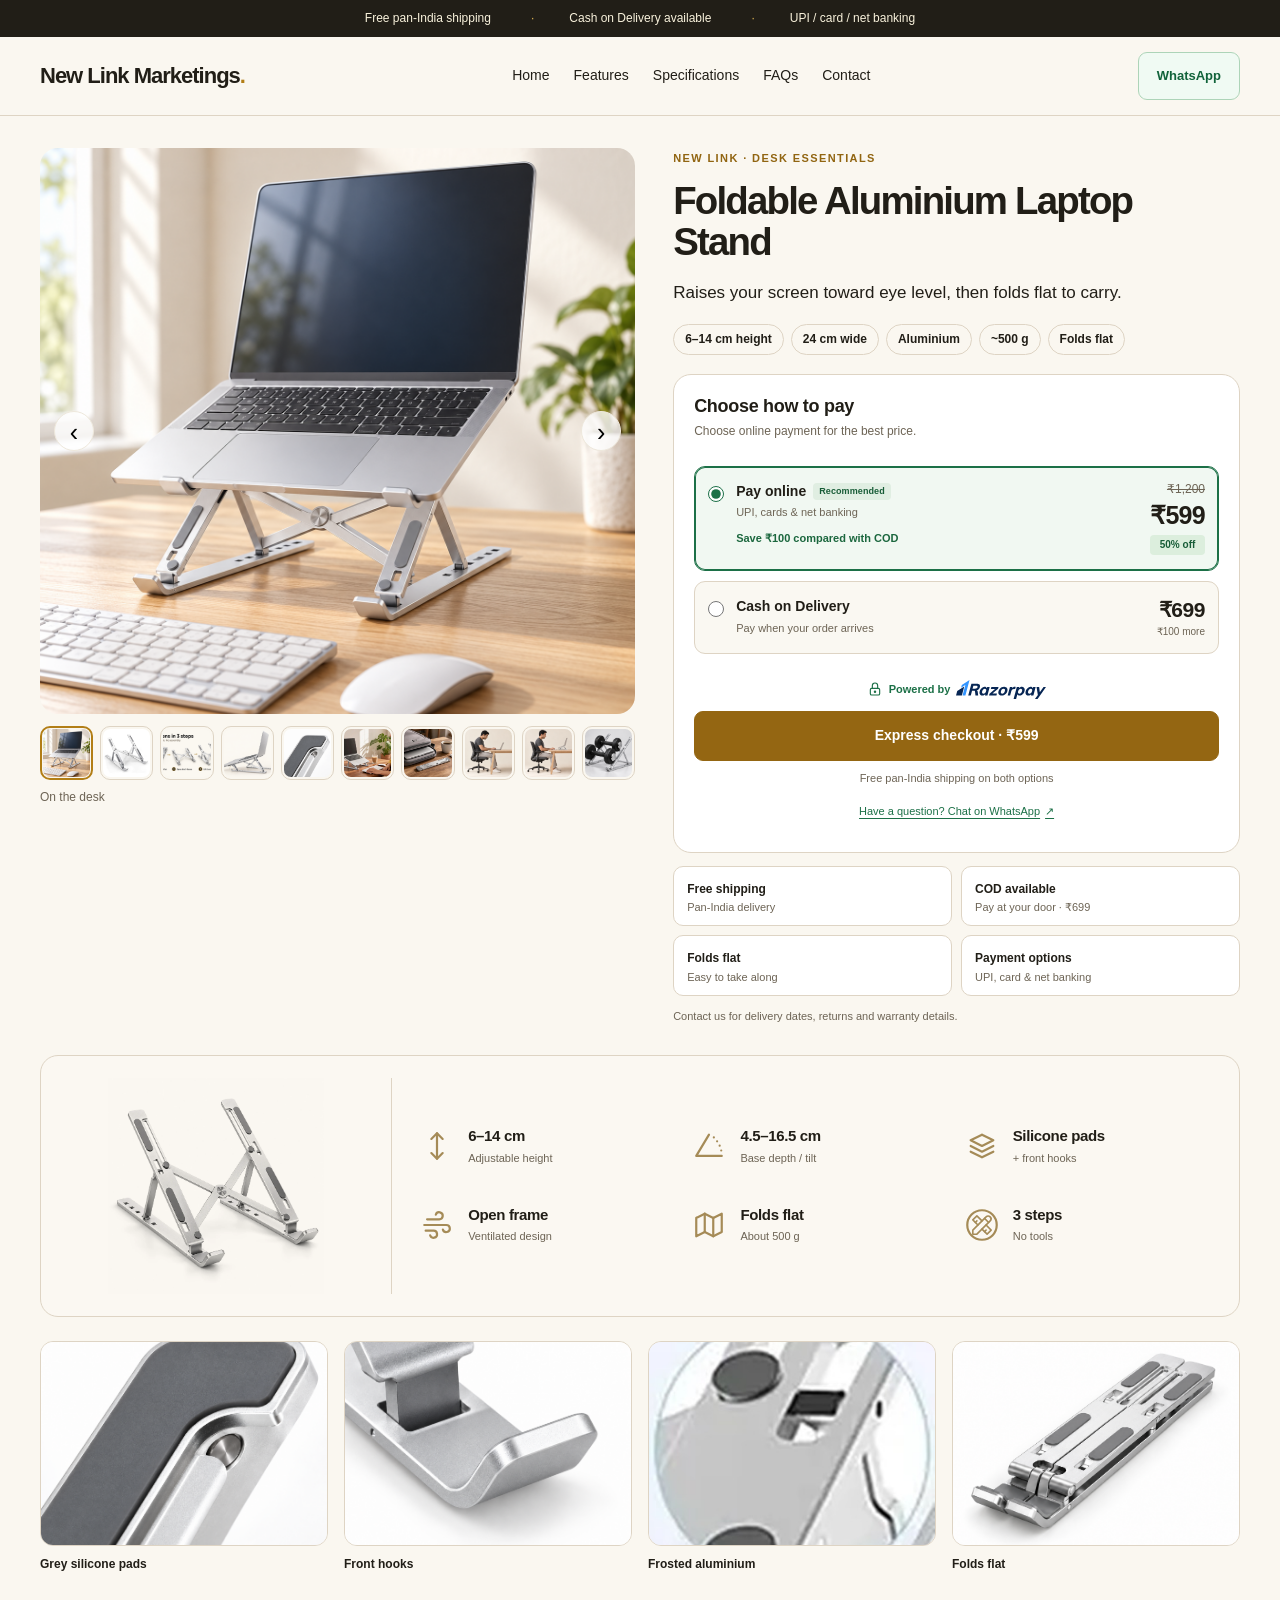
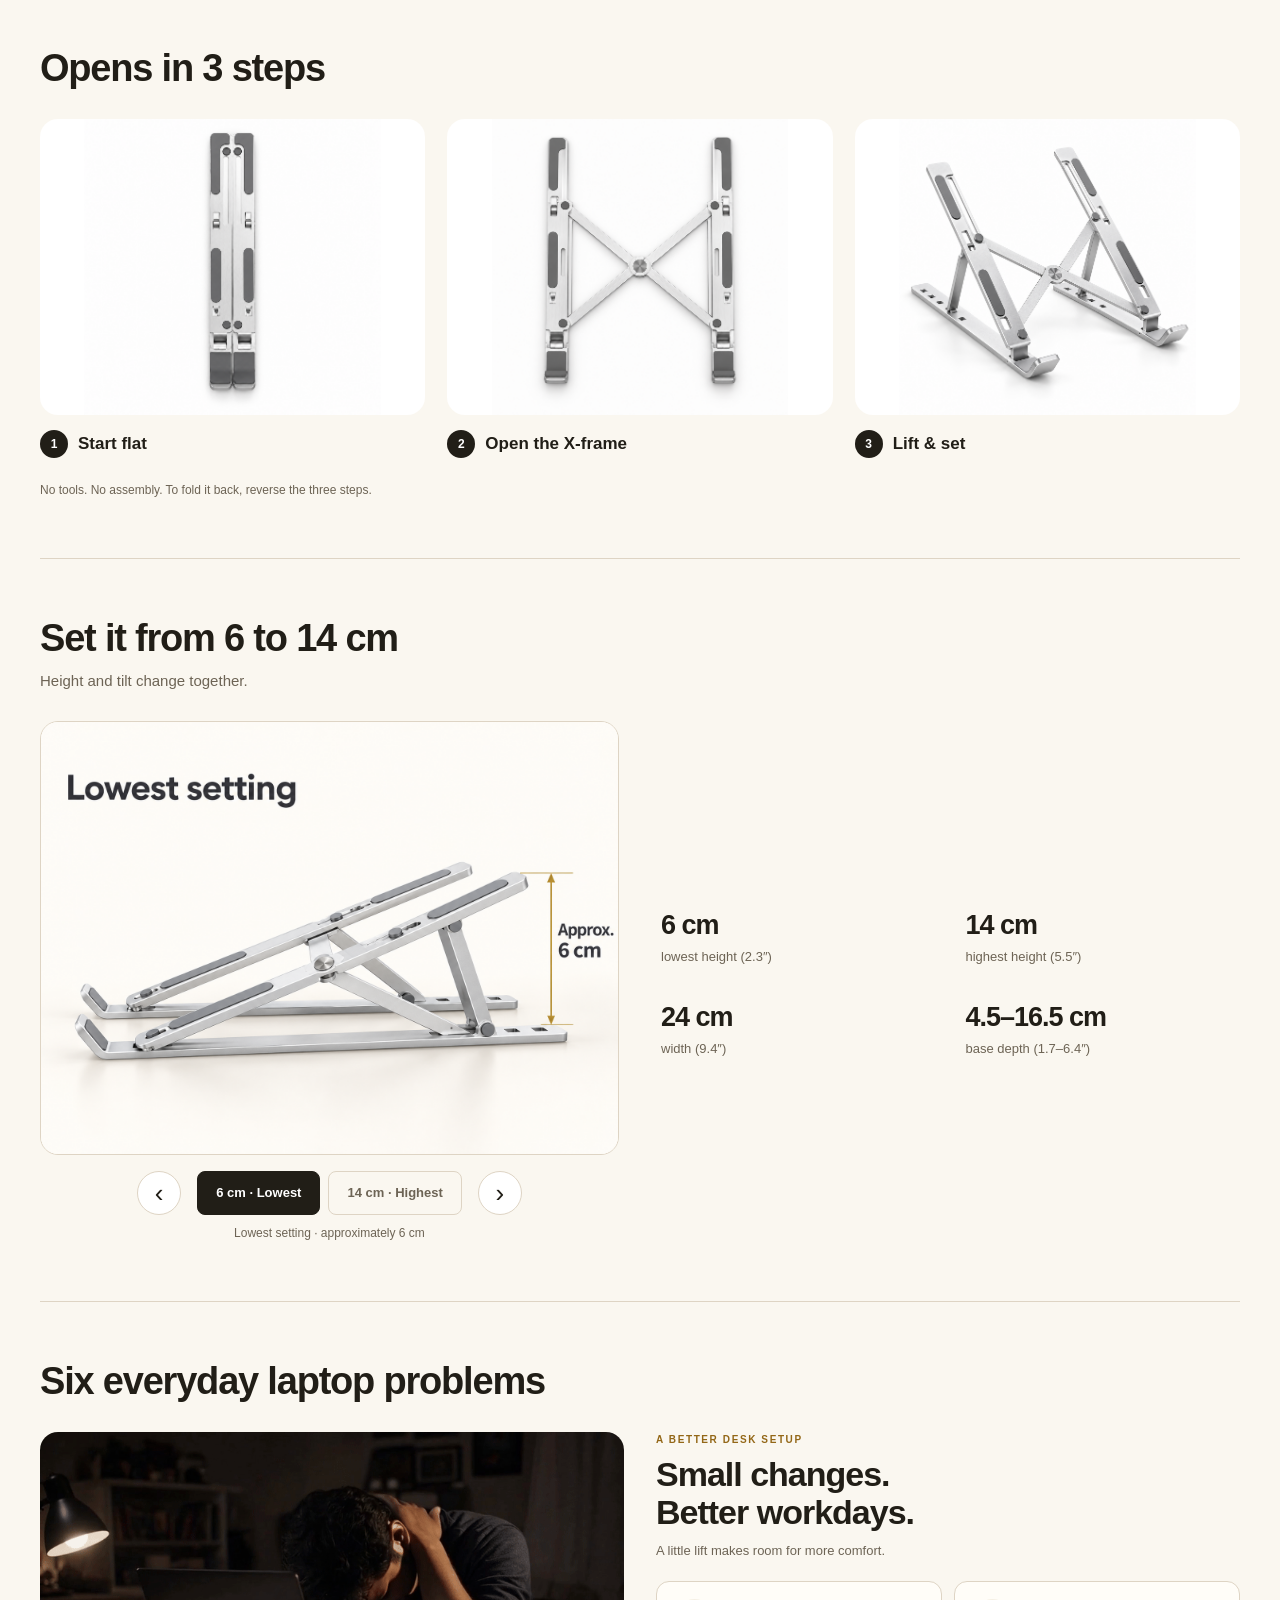
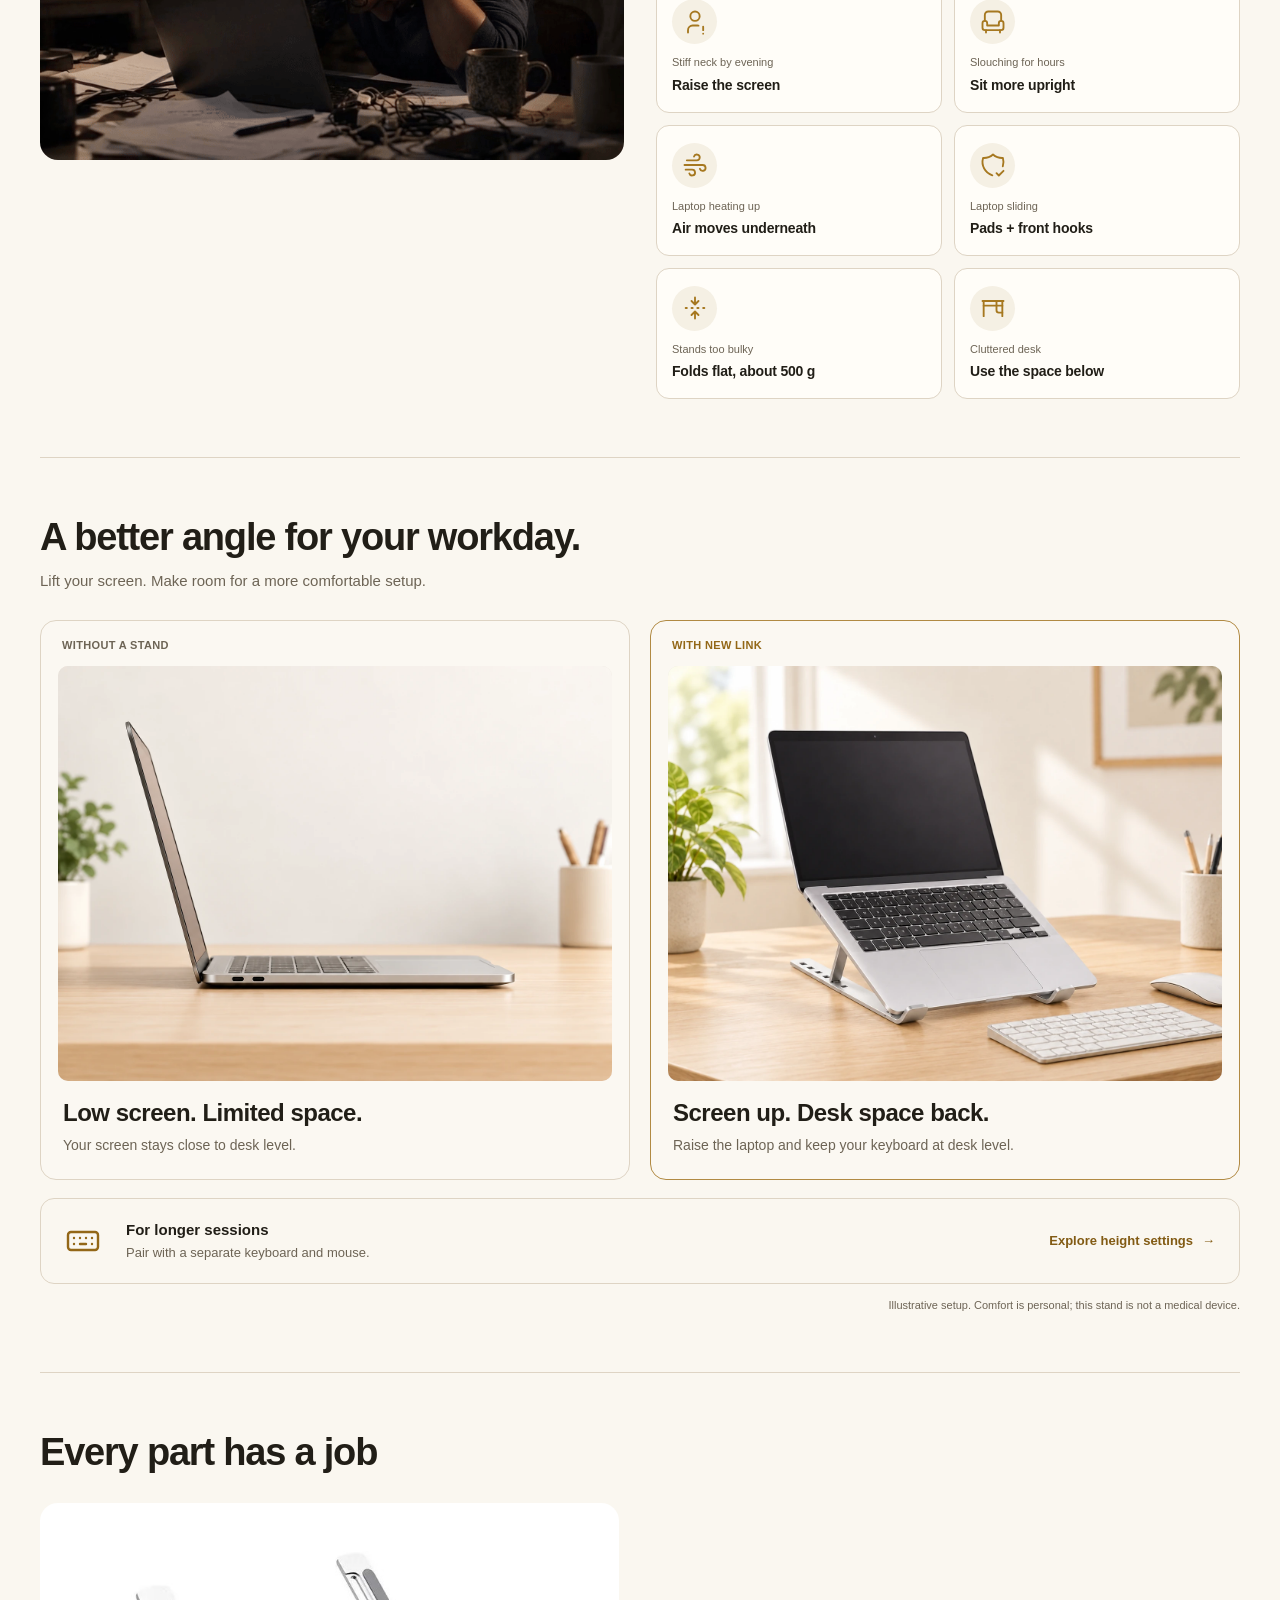
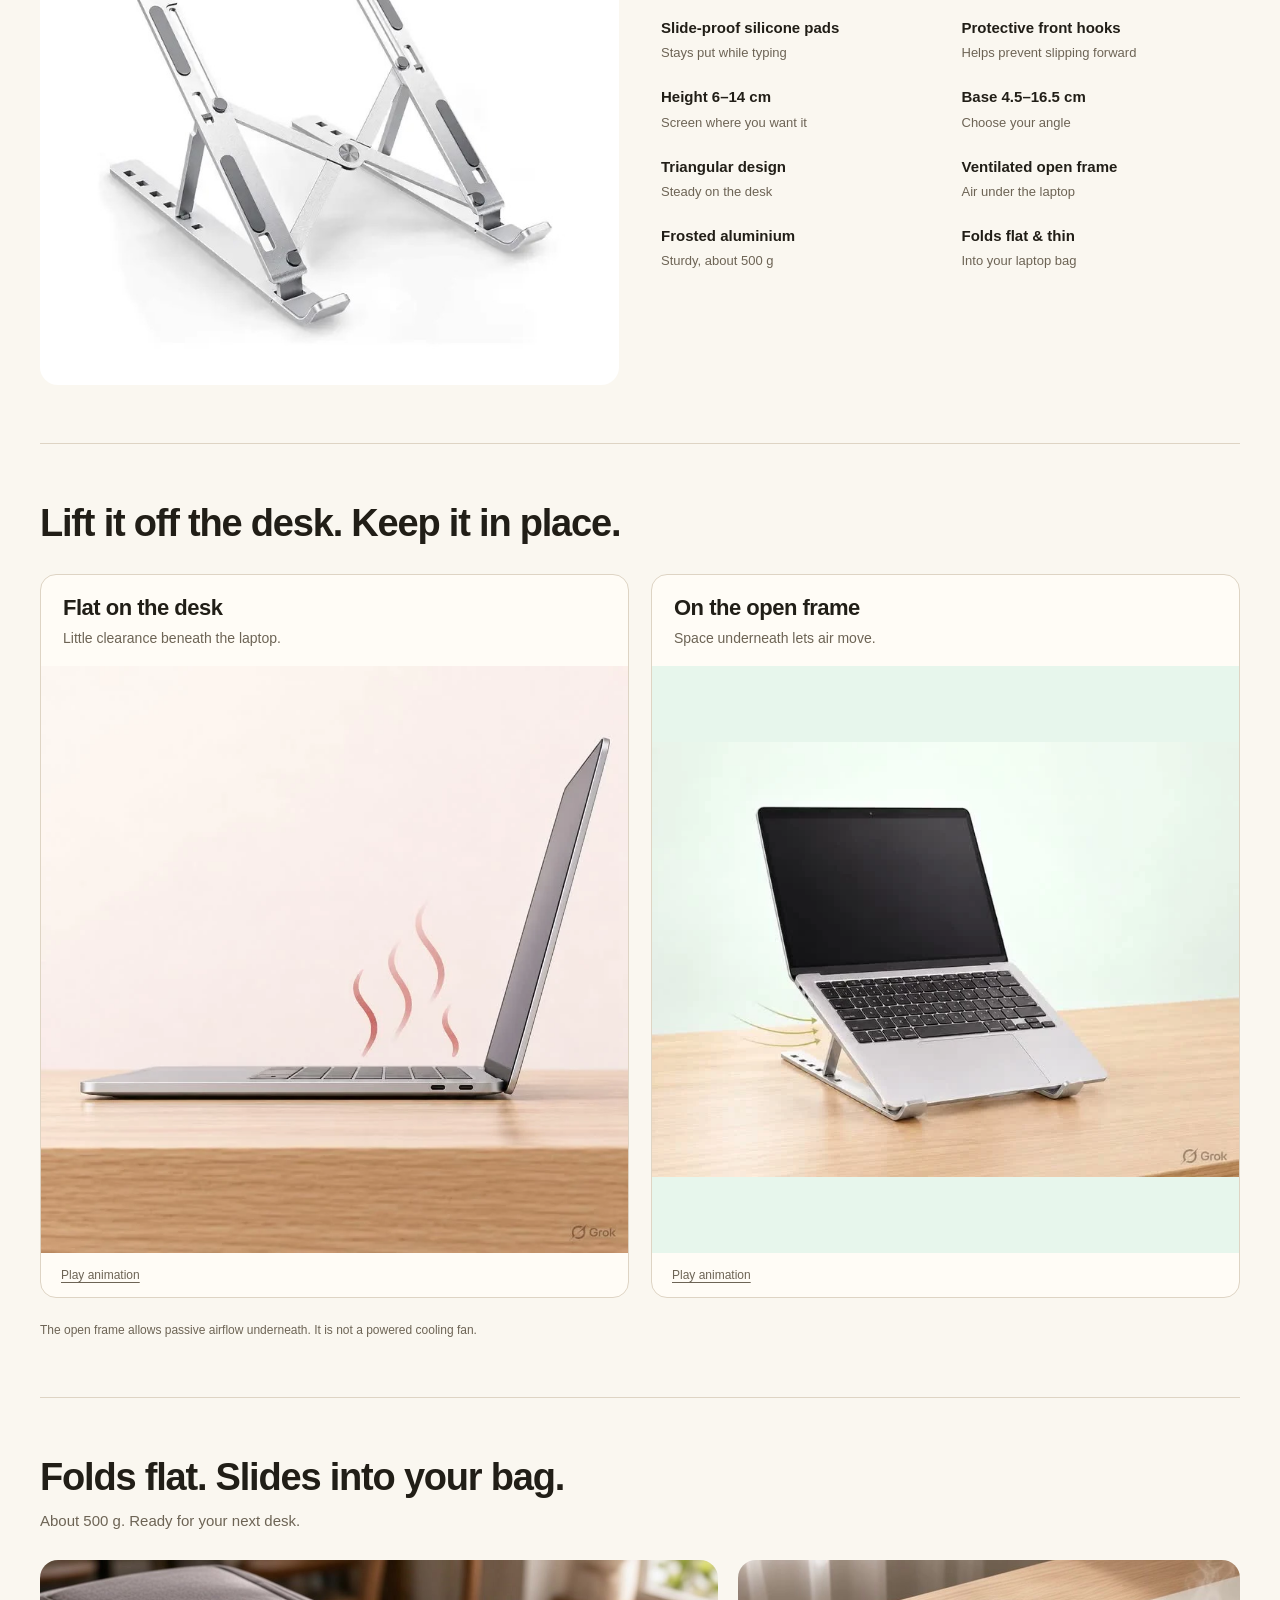
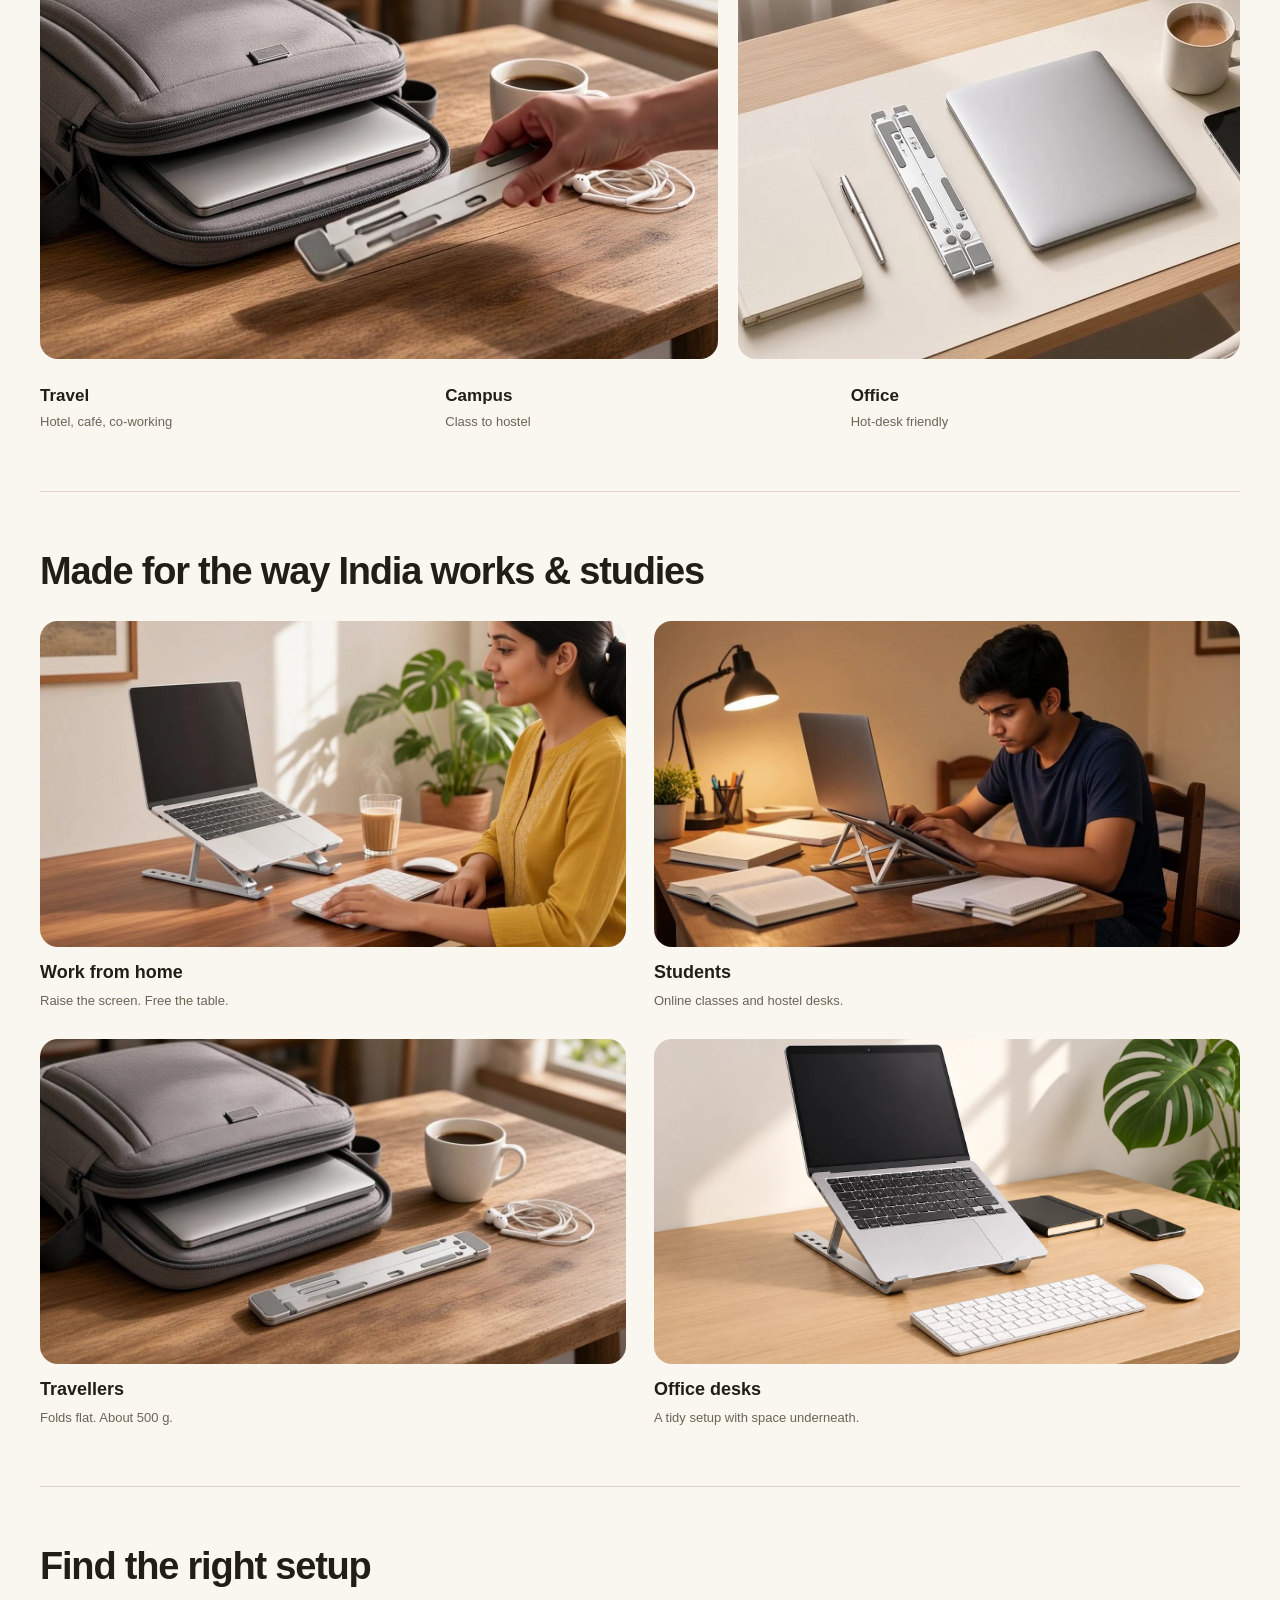
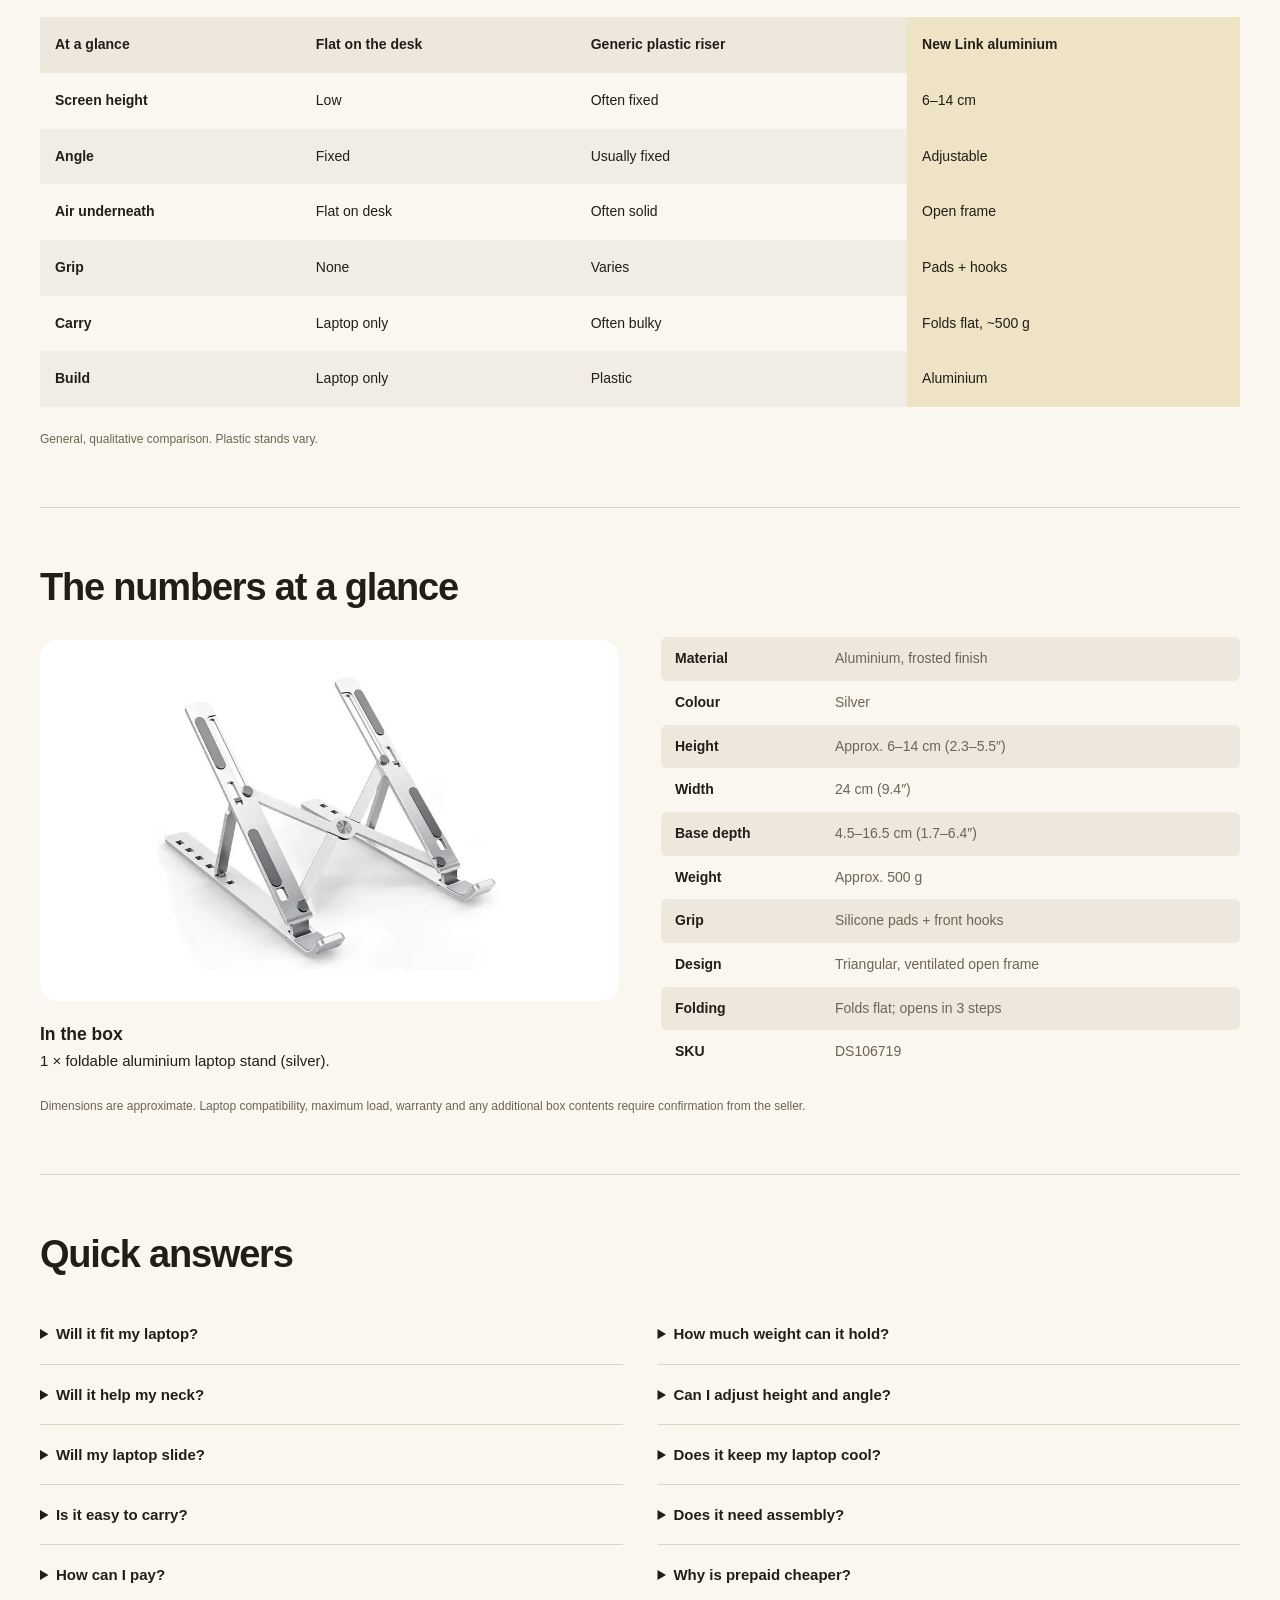
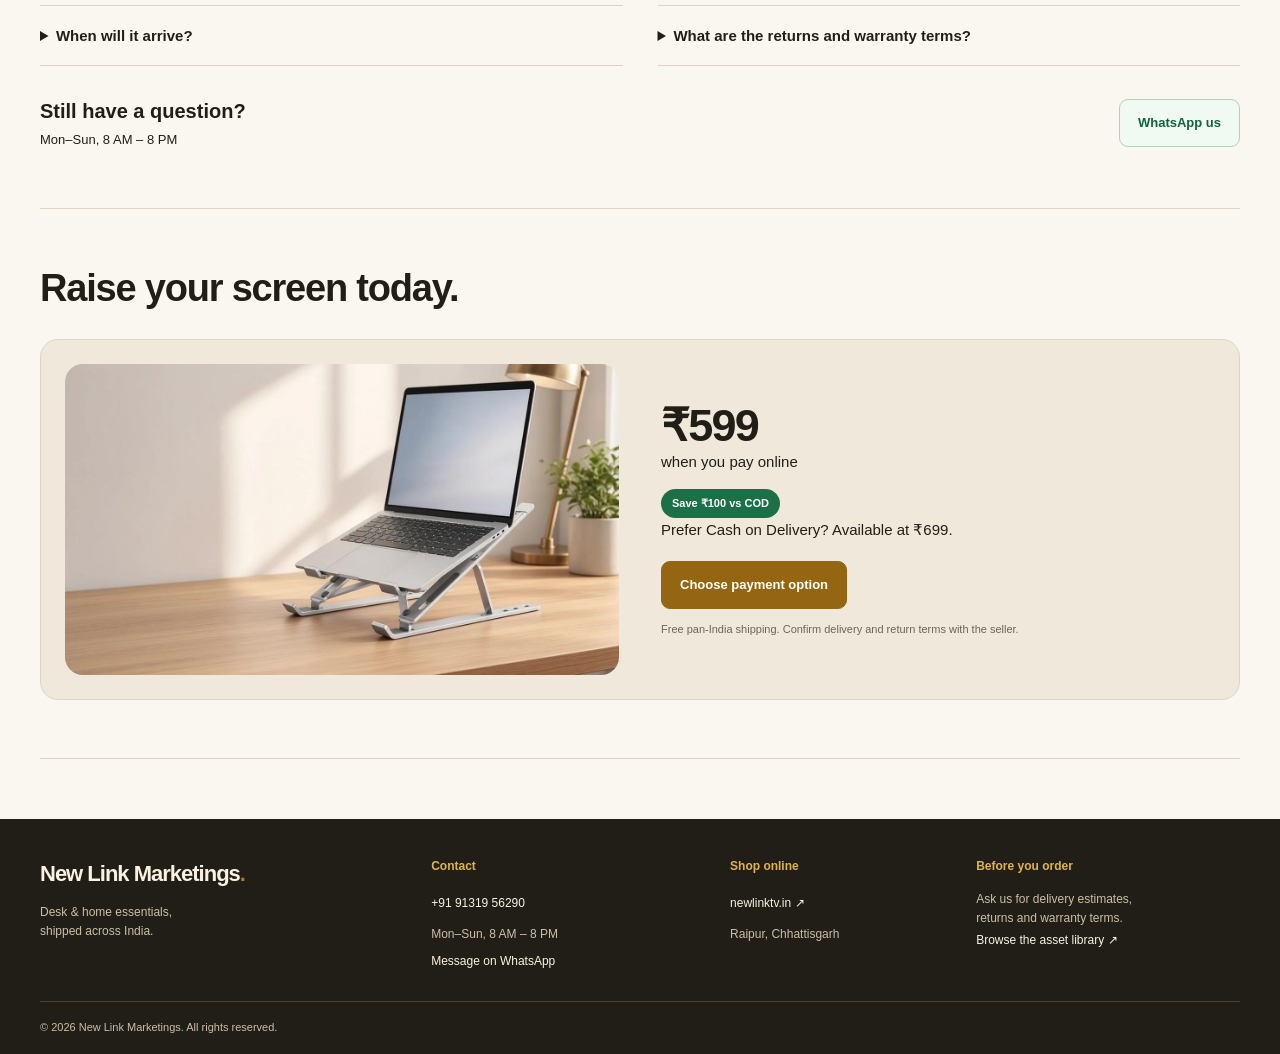
==== commit ec252a81: "Highlight online discount and separate payment options with Razorpay branding" ====
--- a/index.html
+++ b/index.html
@@ -1 +1 @@
-<!doctype html><html lang="en-IN"><head><meta charset="utf-8"><meta name="viewport" content="width=device-width, initial-scale=1"><meta name="description" content="Foldable aluminium laptop stand from New Link Marketings. Adjustable 6–14 cm, silicone grip, about 500 g. ₹599 online or ₹699 COD."><title>Foldable Aluminium Laptop Stand | New Link Marketings</title><link rel="stylesheet" href="styles.css?v=26"><script src="script.js?v=26" defer></script></head><body><a class="skip" href="#main">Skip to content</a><div class="announcement"><span>Free pan-India shipping</span><span>Cash on Delivery available</span><span>UPI / card / net banking</span></div><header><div class="nav wrap"><a href="#" class="brand">New Link Marketings<span>.</span></a><button id="menu-toggle" class="menu" aria-controls="navigation" aria-expanded="false">Menu</button><nav id="navigation" aria-label="Main navigation"><a href="#main">Home</a><a href="#features">Features</a><a href="#specs">Specifications</a><a href="#faq">FAQs</a><a href="#contact">Contact</a></nav><a class="button whatsapp nav-wa" href="https://wa.me/919131956290?text=Hi%2C%20I%20am%20interested%20in%20the%20foldable%20aluminium%20laptop%20stand." target="_blank" rel="noopener">WhatsApp</a></div></header><main id="main" class="wrap"><section class="hero"><div class="gallery"><div class="hero-photo"><img id="gallery-main" src="assets/hero-desk-generated.png" alt="Silver laptop on the aluminium X-frame stand in a naturally lit workspace" width="1254" height="1254" fetchpriority="high"><button class="gallery-arrow prev" aria-label="Previous product image">‹</button><button class="gallery-arrow next" aria-label="Next product image">›</button></div><div id="thumbnails" class="thumbnails" aria-label="Product images"></div><p id="gallery-caption" class="caption" aria-live="polite">On the desk</p></div><div class="hero-copy"><p class="eyebrow">NEW LINK · DESK ESSENTIALS</p><h1>Foldable Aluminium Laptop Stand</h1><p class="intro">Raises your screen toward eye level, then folds flat to carry.</p><div class="tags"><span>6–14 cm height</span><span>24 cm wide</span><span>Aluminium</span><span>~500 g</span><span>Folds flat</span></div><div class="buy-box"><div class="price-row"><div><strong class="price">₹599</strong><b>when you pay online</b><small>UPI · debit/credit card · net banking</small></div><span class="saving">Save ₹100 vs COD</span></div><p class="cod">Prefer Cash on Delivery? <strong>₹699</strong></p><div class="actions"><button class="button primary" data-order>Buy now · ₹599 online</button><a class="button whatsapp" href="https://wa.me/919131956290?text=Hi%2C%20I%20am%20interested%20in%20the%20foldable%20aluminium%20laptop%20stand." target="_blank" rel="noopener">Order on WhatsApp</a></div></div><div class="trust"><div><b>Free shipping</b><small>Pan-India delivery</small></div><div><b>COD available</b><small>Pay at your door · ₹699</small></div><div><b>Folds flat</b><small>Easy to take along</small></div><div><b>Payment options</b><small>UPI, card & net banking</small></div></div><p class="fine">Contact us for delivery dates, returns and warranty details.</p></div></section><section id="stand-benefits" class="feature-summary" aria-label="Stand at a glance"><div class="feature-summary-product"><img src="assets/benefits-stand.webp" alt="Open silver aluminium laptop stand with grey silicone pads" width="1254" height="1254" loading="lazy"></div><dl class="feature-summary-list"><div class="benefit-item"><img src="assets/icons/benefit-height.svg" alt="" width="34" height="34" loading="lazy"><div><dt>6–14 cm</dt><dd>Adjustable height</dd></div></div><div class="benefit-item"><img src="assets/icons/benefit-angle.svg" alt="" width="34" height="34" loading="lazy"><div><dt>4.5–16.5 cm</dt><dd>Base depth / tilt</dd></div></div><div class="benefit-item"><img src="assets/icons/benefit-silicone.svg" alt="" width="34" height="34" loading="lazy"><div><dt>Silicone pads</dt><dd>+ front hooks</dd></div></div><div class="benefit-item"><img src="assets/icons/benefit-airflow.svg" alt="" width="34" height="34" loading="lazy"><div><dt>Open frame</dt><dd>Ventilated design</dd></div></div><div class="benefit-item"><img src="assets/icons/benefit-fold.svg" alt="" width="34" height="34" loading="lazy"><div><dt>Folds flat</dt><dd>About 500 g</dd></div></div><div class="benefit-item"><img src="assets/icons/benefit-no-tools.svg" alt="" width="34" height="34" loading="lazy"><div><dt>3 steps</dt><dd>No tools</dd></div></div></dl></section><div class="details-grid"><figure><img src="assets/grey-silicone-pad-generated.png" alt="Grey silicone pads" class="" loading="lazy" width="1280" height="720"><figcaption>Grey silicone pads</figcaption></figure><figure><img src="assets/front-hook-v2.png" alt="Front hooks" class="" loading="lazy" width="1280" height="720"><figcaption>Front hooks</figcaption></figure><figure><img src="assets/frosted-aluminium.jpg" alt="Frosted aluminium" class="" loading="lazy" width="1280" height="720"><figcaption>Frosted aluminium</figcaption></figure><figure><img src="assets/folded-stand-generated.png" alt="Folds flat" class="" loading="lazy" width="1280" height="720"><figcaption>Folds flat</figcaption></figure></div><section id="setup" class="section"><div class="section-heading"><h2>Opens in 3 steps</h2></div><div class="steps"><figure><img src="assets/folded-top-view-generated.png" alt="Start flat: top view of the folded aluminium stand" class="" loading="lazy" width="1254" height="1254"><figcaption><span>1</span>Start flat</figcaption></figure><figure><img src="assets/x-frame-top-view-generated.png" alt="Open the X-frame: overhead view of the stand spread sideways and still flat" class="" loading="lazy" width="1254" height="1254"><figcaption><span>2</span>Open the X-frame</figcaption></figure><figure><img src="assets/raised-stand-generated.png" alt="Lift and set: fully raised aluminium stand with open triangular supports" class="" loading="lazy" width="1254" height="1254"><figcaption><span>3</span>Lift & set</figcaption></figure></div><p class="note">No tools. No assembly. To fold it back, reverse the three steps.</p></section><section id="height" class="section"><div class="section-heading"><h2>Set it from 6 to 14 cm</h2><p>Height and tilt change together.</p></div><div class="height-layout"><div class="height-carousel" role="region" aria-roledescription="carousel" aria-label="Adjustable stand height" tabindex="0"><div class="height-slides"><figure class="height-slide" role="group" aria-roledescription="slide" aria-label="1 of 2: Lowest setting"><img src="assets/height-low-6cm-generated.png" alt="Lowest setting: silver laptop stand at approximately 6 cm, with a vertical height marker" loading="lazy" width="1448" height="1086"></figure><figure class="height-slide" role="group" aria-roledescription="slide" aria-label="2 of 2: Highest setting" hidden><img src="assets/height-high-14cm-generated.png" alt="Highest setting: silver laptop stand at approximately 14 cm, with a vertical height marker" loading="lazy" width="1448" height="1086"></figure></div><div class="height-controls"><button type="button" class="height-prev" aria-label="Previous height illustration">‹</button><div class="height-choices" aria-label="Choose height illustration"><button type="button" data-height-slide="0" aria-pressed="true">6 cm · Lowest</button><button type="button" data-height-slide="1" aria-pressed="false">14 cm · Highest</button></div><button type="button" class="height-next" aria-label="Next height illustration">›</button></div><p class="height-status" aria-live="polite" aria-atomic="true">Lowest setting · approximately 6 cm</p></div><div class="measurements"><div><strong>6 cm</strong><p>lowest height (2.3″)</p></div><div><strong>14 cm</strong><p>highest height (5.5″)</p></div><div><strong>24 cm</strong><p>width (9.4″)</p></div><div><strong>4.5–16.5 cm</strong><p>base depth (1.7–6.4″)</p></div></div></div></section><section id="everyday" class="section"><div class="section-heading"><h2>Six everyday laptop problems</h2></div><div class="split everyday-layout"><img src="assets/neck-discomfort-loop.gif" alt="Person rubbing their neck while working over a flat laptop" class="everyday-media" loading="lazy" width="800" height="450"><div class="everyday-panel"><div class="everyday-heading"><p class="everyday-eyebrow">A better desk setup</p><h3>Small changes.<br>Better workdays.</h3><p>A little lift makes room for more comfort.</p></div><ul class="problem-grid" aria-label="Everyday problems and stand benefits"><li class="problem-card"><span class="problem-icon"><img src="assets/icons/neck-comfort.svg" alt="" width="32" height="32" loading="lazy"></span><p class="problem-label">Stiff neck by evening</p><h3>Raise the screen</h3></li><li class="problem-card"><span class="problem-icon"><img src="assets/icons/upright-posture.svg" alt="" width="32" height="32" loading="lazy"></span><p class="problem-label">Slouching for hours</p><h3>Sit more upright</h3></li><li class="problem-card"><span class="problem-icon"><img src="assets/icons/open-airflow.svg" alt="" width="32" height="32" loading="lazy"></span><p class="problem-label">Laptop heating up</p><h3>Air moves underneath</h3></li><li class="problem-card"><span class="problem-icon"><img src="assets/icons/secure-grip.svg" alt="" width="32" height="32" loading="lazy"></span><p class="problem-label">Laptop sliding</p><h3>Pads + front hooks</h3></li><li class="problem-card"><span class="problem-icon"><img src="assets/icons/fold-and-carry.svg" alt="" width="32" height="32" loading="lazy"></span><p class="problem-label">Stands too bulky</p><h3>Folds flat, about 500 g</h3></li><li class="problem-card"><span class="problem-icon"><img src="assets/icons/desk-space.svg" alt="" width="32" height="32" loading="lazy"></span><p class="problem-label">Cluttered desk</p><h3>Use the space below</h3></li></ul></div></div></section><section id="posture" class="section setup-comparison" aria-labelledby="comparison-title"><div class="section-heading"><h2 id="comparison-title">A better angle for your workday.</h2><p>Lift your screen. Make room for a more comfortable setup.</p></div><div class="setup-comparison-grid"><figure class="setup-option"><p class="setup-option-label">Without a stand</p><img src="assets/comparison-flat-desk.webp" alt="Side view of a silver laptop resting flat on an oak desk" width="1448" height="1086" loading="lazy"><figcaption><h3>Low screen. Limited space.</h3><p>Your screen stays close to desk level.</p></figcaption></figure><figure class="setup-option setup-option-raised"><p class="setup-option-label">With New Link</p><img src="assets/comparison-raised-stand-v2.webp" alt="Silver laptop seated in the aluminium stand’s retaining hooks, with a separate keyboard and mouse" width="1448" height="1086" loading="lazy"><figcaption><h3>Screen up. Desk space back.</h3><p>Raise the laptop and keep your keyboard at desk level.</p></figcaption></figure></div><aside class="setup-session-tip" aria-label="Longer-session setup tip"><img src="assets/icons/keyboard.svg" alt="" width="36" height="36" loading="lazy"><div><h3>For longer sessions</h3><p>Pair with a separate keyboard and mouse.</p></div><a href="#height">Explore height settings <span aria-hidden="true">→</span></a></aside><p class="setup-comparison-note">Illustrative setup. Comfort is personal; this stand is not a medical device.</p></section><section id="features" class="section"><div class="section-heading"><h2>Every part has a job</h2></div><div class="split"><div class="product-image"><img src="assets/stand-product.jpg" alt="Silver X-frame laptop stand with silicone pads" class="" loading="lazy" width="1280" height="720"></div><div class="feature-list"><div><h3>Slide-proof silicone pads</h3><p>Stays put while typing</p></div><div><h3>Protective front hooks</h3><p>Helps prevent slipping forward</p></div><div><h3>Height 6–14 cm</h3><p>Screen where you want it</p></div><div><h3>Base 4.5–16.5 cm</h3><p>Choose your angle</p></div><div><h3>Triangular design</h3><p>Steady on the desk</p></div><div><h3>Ventilated open frame</h3><p>Air under the laptop</p></div><div><h3>Frosted aluminium</h3><p>Sturdy, about 500 g</p></div><div><h3>Folds flat & thin</h3><p>Into your laptop bag</p></div></div></div></section><section id="airflow" class="section"><div class="section-heading"><h2>Lift it off the desk. Keep it in place.</h2></div><div class="airflow-comparison"><figure class="airflow-option"><figcaption><h3>Flat on the desk</h3><p>Little clearance beneath the laptop.</p></figcaption><div class="airflow-media airflow-media-flat"><video id="flat-desk-video" autoplay loop muted playsinline preload="metadata" poster="assets/flat-desk-warmth-poster.webp" width="800" height="800" aria-label="Illustration of a laptop resting flat on a desk, with animated warmth indicators"><source src="assets/flat-desk-warmth-loop.mp4" type="video/mp4"><img src="assets/flat-desk-warmth-poster.webp" alt="Laptop flat on a desk with conceptual warmth indicators" width="960" height="960"></video></div><button type="button" class="airflow-animation-toggle" aria-controls="flat-desk-video">Pause animation</button></figure><figure class="airflow-option"><figcaption><h3>On the open frame</h3><p>Space underneath lets air move.</p></figcaption><div class="airflow-media airflow-media-open"><video id="open-frame-video" autoplay loop muted playsinline preload="metadata" poster="assets/open-frame-airflow-poster.webp" width="800" height="592" aria-label="Illustration of passive airflow under a laptop supported by an open aluminium stand"><source src="assets/open-frame-airflow-loop.mp4" type="video/mp4"><img src="assets/open-frame-airflow-poster.webp" alt="Raised laptop on an open frame with conceptual airflow indicators" width="800" height="592"></video></div><button type="button" class="airflow-animation-toggle" aria-controls="open-frame-video">Pause animation</button></figure></div><p class="note">The open frame allows passive airflow underneath. It is not a powered cooling fan.</p></section><section id="carry" class="section"><div class="section-heading"><h2>Folds flat. Slides into your bag.</h2><p>About 500 g. Ready for your next desk.</p></div><div class="carry-grid"><img src="assets/fold-into-bag.jpg" alt="Hand placing the folded stand into a laptop bag" class="" loading="lazy" width="1280" height="720"><img src="assets/desk-flatlay.jpg" alt="Folded stand beside laptop and desk essentials" class="" loading="lazy" width="1280" height="720"></div><div class="use-labels"><p><b>Travel</b>Hotel, café, co-working</p><p><b>Campus</b>Class to hostel</p><p><b>Office</b>Hot-desk friendly</p></div></section><section id="who" class="section"><div class="section-heading"><h2>Made for the way India works & studies</h2></div><div class="lifestyle-grid"><figure><img src="assets/lifestyle-home.jpg" alt="Work from home" class="" loading="lazy" width="1280" height="720"><figcaption><h3>Work from home</h3><p>Raise the screen. Free the table.</p></figcaption></figure><figure><img src="assets/lifestyle-student.jpg" alt="Students" class="" loading="lazy" width="1280" height="720"><figcaption><h3>Students</h3><p>Online classes and hostel desks.</p></figcaption></figure><figure><img src="assets/travel-bag.jpg" alt="Travellers" class="" loading="lazy" width="1280" height="720"><figcaption><h3>Travellers</h3><p>Folds flat. About 500 g.</p></figcaption></figure><figure><img src="assets/office-desk-corrected.webp" alt="Office desk with a laptop properly seated on the aluminium stand, external keyboard and mouse" class="" loading="lazy" width="1586" height="992"><figcaption><h3>Office desks</h3><p>A tidy setup with space underneath.</p></figcaption></figure></div></section><section id="compare" class="section"><div class="section-heading"><h2>Find the right setup</h2></div><div class="table-wrap"><table><thead><tr><th scope="col">At a glance</th><th scope="col">Flat on the desk</th><th scope="col">Generic plastic riser</th><th scope="col">New Link aluminium</th></tr></thead><tbody><tr><th scope="row">Screen height</th><td>Low</td><td>Often fixed</td><td>6–14 cm</td></tr><tr><th scope="row">Angle</th><td>Fixed</td><td>Usually fixed</td><td>Adjustable</td></tr><tr><th scope="row">Air underneath</th><td>Flat on desk</td><td>Often solid</td><td>Open frame</td></tr><tr><th scope="row">Grip</th><td>None</td><td>Varies</td><td>Pads + hooks</td></tr><tr><th scope="row">Carry</th><td>Laptop only</td><td>Often bulky</td><td>Folds flat, ~500 g</td></tr><tr><th scope="row">Build</th><td>Laptop only</td><td>Plastic</td><td>Aluminium</td></tr></tbody></table></div><p class="note">General, qualitative comparison. Plastic stands vary.</p></section><section id="specs" class="section"><div class="section-heading"><h2>The numbers at a glance</h2></div><div class="split"><div><img src="assets/stand-product.jpg" alt="Open aluminium laptop stand" class="spec-product" loading="lazy" width="1280" height="720"><h3>In the box</h3><p>1 × foldable aluminium laptop stand (silver).</p></div><dl class="specifications"><div><dt>Material</dt><dd>Aluminium, frosted finish</dd></div><div><dt>Colour</dt><dd>Silver</dd></div><div><dt>Height</dt><dd>Approx. 6–14 cm (2.3–5.5″)</dd></div><div><dt>Width</dt><dd>24 cm (9.4″)</dd></div><div><dt>Base depth</dt><dd>4.5–16.5 cm (1.7–6.4″)</dd></div><div><dt>Weight</dt><dd>Approx. 500 g</dd></div><div><dt>Grip</dt><dd>Silicone pads + front hooks</dd></div><div><dt>Design</dt><dd>Triangular, ventilated open frame</dd></div><div><dt>Folding</dt><dd>Folds flat; opens in 3 steps</dd></div><div><dt>SKU</dt><dd>DS106719</dd></div></dl></div><p class="note">Dimensions are approximate. Laptop compatibility, maximum load, warranty and any additional box contents require confirmation from the seller.</p></section><section id="faq" class="section"><div class="section-heading"><h2>Quick answers</h2></div><div class="faq-grid"><details><summary>Will it fit my laptop?</summary><p>The stand is 24 cm wide with front hooks. Contact us to confirm compatibility with your laptop model.</p></details><details><summary>How much weight can it hold?</summary><p>Please contact us for the confirmed maximum load before ordering.</p></details><details><summary>Will it help my neck?</summary><p>It helps raise your screen toward eye level. It is not a medical device. For longer sessions, use a separate keyboard and mouse.</p></details><details><summary>Can I adjust height and angle?</summary><p>Yes. Height is approximately 6–14 cm, with a base depth of 4.5–16.5 cm. Height and tilt change together.</p></details><details><summary>Will my laptop slide?</summary><p>Silicone pads provide grip, and the front hooks support the laptop edge.</p></details><details><summary>Does it keep my laptop cool?</summary><p>The open frame lets air move underneath. It is not a fan.</p></details><details><summary>Is it easy to carry?</summary><p>It folds flat and thin and weighs about 500 g.</p></details><details><summary>Does it need assembly?</summary><p>No tools or assembly. Open it in three steps.</p></details><details><summary>How can I pay?</summary><p>The listed price is ₹599 online via UPI, card or net banking, or ₹699 with Cash on Delivery. Contact the seller to arrange payment.</p></details><details><summary>Why is prepaid cheaper?</summary><p>The ₹100 difference reflects extra COD handling and cash-collection costs.</p></details><details><summary>When will it arrive?</summary><p>Shipping is free across India. Contact us with your PIN code for dispatch and delivery estimates.</p></details><details><summary>What are the returns and warranty terms?</summary><p>The PDF leaves the return window and warranty unconfirmed. Please ask the seller for the current terms before purchase.</p></details></div><div class="question"><div><h3>Still have a question?</h3><p>Mon–Sun, 8 AM – 8 PM</p></div><a class="button whatsapp" href="https://wa.me/919131956290?text=Hi%2C%20I%20am%20interested%20in%20the%20foldable%20aluminium%20laptop%20stand." target="_blank" rel="noopener">WhatsApp us</a></div></section><section id="order" class="section"><div class="section-heading"><h2>Raise your screen today.</h2></div><div class="split order-panel"><img src="assets/hero-desk.jpg" alt="Laptop raised on a foldable silver stand" class="" loading="lazy" width="1280" height="720"><div><strong class="price">₹599</strong><p>when you pay online</p><span class="saving">Save ₹100 vs COD</span><p>Prefer Cash on Delivery? Available at ₹699.</p><button class="button primary" data-order>Choose payment option</button><p class="fine">Free pan-India shipping. Confirm delivery and return terms with the seller.</p></div></div></section></main><footer id="contact"><div class="wrap footer-grid"><div><a class="brand" href="#">New Link Marketings<span>.</span></a><p>Desk & home essentials,<br>shipped across India.</p></div><div><h3>Contact</h3><a href="tel:+919131956290">+91 91319 56290</a><p>Mon–Sun, 8 AM – 8 PM</p><a class="text-link" href="https://wa.me/919131956290?text=Hi%2C%20I%20am%20interested%20in%20the%20foldable%20aluminium%20laptop%20stand." target="_blank" rel="noopener">Message on WhatsApp</a></div><div><h3>Shop online</h3><a href="https://newlinktv.in" target="_blank" rel="noopener">newlinktv.in ↗</a><p>Raipur, Chhattisgarh</p></div><div><h3>Before you order</h3><p>Ask us for delivery estimates,<br>returns and warranty terms.</p><a href="assets.html">Browse the asset library ↗</a></div></div><div class="wrap footer-bottom">© 2026 New Link Marketings. All rights reserved.</div></footer><div class="mobile-buy"><div><b>₹599 <small>online</small></b><small>COD ₹699 · Free shipping</small></div><button class="button primary" data-order>Buy now</button></div><dialog id="order-dialog"><form method="dialog"><button class="close" aria-label="Close order options">×</button></form><h2>Order your laptop stand</h2><p>Choose your preferred payment method, then contact New Link to arrange your order.</p><fieldset><legend>Payment preference</legend><label><input type="radio" name="payment" value="online" checked> Online payment <b>₹599</b></label><label><input type="radio" name="payment" value="cod"> Cash on Delivery <b>₹699</b></label></fieldset><a id="order-whatsapp" class="button whatsapp" target="_blank" rel="noopener">Continue on WhatsApp</a><p class="fine">This page does not process payments. The seller will confirm availability, delivery and payment details.</p></dialog></body></html>+<!doctype html><html lang="en-IN"><head><meta charset="utf-8"><meta name="viewport" content="width=device-width, initial-scale=1"><meta name="description" content="Foldable aluminium laptop stand from New Link Marketings. Adjustable 6–14 cm, silicone grip, about 500 g. ₹599 online or ₹699 COD."><title>Foldable Aluminium Laptop Stand | New Link Marketings</title><link rel="stylesheet" href="styles.css?v=27"><script src="payment-config.js?v=27" defer></script><script src="script.js?v=27" defer></script></head><body><a class="skip" href="#main">Skip to content</a><div class="announcement"><span>Free pan-India shipping</span><span>Cash on Delivery available</span><span>UPI / card / net banking</span></div><header><div class="nav wrap"><a href="#" class="brand">New Link Marketings<span>.</span></a><button id="menu-toggle" class="menu" aria-controls="navigation" aria-expanded="false">Menu</button><nav id="navigation" aria-label="Main navigation"><a href="#main">Home</a><a href="#features">Features</a><a href="#specs">Specifications</a><a href="#faq">FAQs</a><a href="#contact">Contact</a></nav><a class="button whatsapp nav-wa" href="https://wa.me/919131956290?text=Hi%2C%20I%20am%20interested%20in%20the%20foldable%20aluminium%20laptop%20stand." target="_blank" rel="noopener">WhatsApp</a></div></header><main id="main" class="wrap"><section class="hero"><div class="gallery"><div class="hero-photo"><img id="gallery-main" src="assets/hero-desk-generated.png" alt="Silver laptop on the aluminium X-frame stand in a naturally lit workspace" width="1254" height="1254" fetchpriority="high"><button class="gallery-arrow prev" aria-label="Previous product image">‹</button><button class="gallery-arrow next" aria-label="Next product image">›</button></div><div id="thumbnails" class="thumbnails" aria-label="Product images"></div><p id="gallery-caption" class="caption" aria-live="polite">On the desk</p></div><div class="hero-copy"><p class="eyebrow">NEW LINK · DESK ESSENTIALS</p><h1>Foldable Aluminium Laptop Stand</h1><p class="intro">Raises your screen toward eye level, then folds flat to carry.</p><div class="tags"><span>6–14 cm height</span><span>24 cm wide</span><span>Aluminium</span><span>~500 g</span><span>Folds flat</span></div><div class="buy-box purchase-options" aria-labelledby="payment-options-title"><div class="payment-options-heading"><h2 id="payment-options-title">Choose how to pay</h2><p>Choose online payment for the best price.</p></div><fieldset class="payment-variants"><legend class="visually-hidden">Payment option</legend><label class="payment-variant is-selected"><input type="radio" name="hero-payment" value="online" checked><span class="payment-variant-copy"><span class="payment-variant-title">Pay online <span class="payment-recommended">Recommended</span></span><span class="payment-variant-description">UPI, cards &amp; net banking</span><span class="payment-variant-saving">Save ₹100 compared with COD</span></span><span class="payment-variant-price"><span class="payment-compare"><span class="visually-hidden">Compare at </span><s>₹1,200</s></span>₹599<span class="payment-discount">50% off</span></span></label><label class="payment-variant payment-variant-cod"><input type="radio" name="hero-payment" value="cod"><span class="payment-variant-copy"><span class="payment-variant-title">Cash on Delivery</span><span class="payment-variant-description">Pay when your order arrives</span></span><span class="payment-variant-price">₹699<span class="payment-price-extra">₹100 more</span></span></label></fieldset><p class="payment-gateway" hidden><img src="assets/icons/payment-lock.svg" alt="" width="16" height="16"><span>Powered by</span><img class="razorpay-logo" src="assets/brand/razorpay-logo.svg" alt="Razorpay" width="90" height="20"></p><button type="button" class="button primary payment-main-button" data-order>Express checkout · ₹599</button><p class="payment-shipping">Free pan-India shipping on both options</p><a class="payment-help" href="https://wa.me/919131956290?text=Hi%2C%20I%20have%20a%20question%20about%20the%20laptop%20stand." target="_blank" rel="noopener">Have a question? Chat on WhatsApp <span aria-hidden="true">↗</span></a></div><div class="trust"><div><b>Free shipping</b><small>Pan-India delivery</small></div><div><b>COD available</b><small>Pay at your door · ₹699</small></div><div><b>Folds flat</b><small>Easy to take along</small></div><div><b>Payment options</b><small>UPI, card & net banking</small></div></div><p class="fine">Contact us for delivery dates, returns and warranty details.</p></div></section><section id="stand-benefits" class="feature-summary" aria-label="Stand at a glance"><div class="feature-summary-product"><img src="assets/benefits-stand.webp" alt="Open silver aluminium laptop stand with grey silicone pads" width="1254" height="1254" loading="lazy"></div><dl class="feature-summary-list"><div class="benefit-item"><img src="assets/icons/benefit-height.svg" alt="" width="34" height="34" loading="lazy"><div><dt>6–14 cm</dt><dd>Adjustable height</dd></div></div><div class="benefit-item"><img src="assets/icons/benefit-angle.svg" alt="" width="34" height="34" loading="lazy"><div><dt>4.5–16.5 cm</dt><dd>Base depth / tilt</dd></div></div><div class="benefit-item"><img src="assets/icons/benefit-silicone.svg" alt="" width="34" height="34" loading="lazy"><div><dt>Silicone pads</dt><dd>+ front hooks</dd></div></div><div class="benefit-item"><img src="assets/icons/benefit-airflow.svg" alt="" width="34" height="34" loading="lazy"><div><dt>Open frame</dt><dd>Ventilated design</dd></div></div><div class="benefit-item"><img src="assets/icons/benefit-fold.svg" alt="" width="34" height="34" loading="lazy"><div><dt>Folds flat</dt><dd>About 500 g</dd></div></div><div class="benefit-item"><img src="assets/icons/benefit-no-tools.svg" alt="" width="34" height="34" loading="lazy"><div><dt>3 steps</dt><dd>No tools</dd></div></div></dl></section><div class="details-grid"><figure><img src="assets/grey-silicone-pad-generated.png" alt="Grey silicone pads" class="" loading="lazy" width="1280" height="720"><figcaption>Grey silicone pads</figcaption></figure><figure><img src="assets/front-hook-v2.png" alt="Front hooks" class="" loading="lazy" width="1280" height="720"><figcaption>Front hooks</figcaption></figure><figure><img src="assets/frosted-aluminium.jpg" alt="Frosted aluminium" class="" loading="lazy" width="1280" height="720"><figcaption>Frosted aluminium</figcaption></figure><figure><img src="assets/folded-stand-generated.png" alt="Folds flat" class="" loading="lazy" width="1280" height="720"><figcaption>Folds flat</figcaption></figure></div><section id="setup" class="section"><div class="section-heading"><h2>Opens in 3 steps</h2></div><div class="steps"><figure><img src="assets/folded-top-view-generated.png" alt="Start flat: top view of the folded aluminium stand" class="" loading="lazy" width="1254" height="1254"><figcaption><span>1</span>Start flat</figcaption></figure><figure><img src="assets/x-frame-top-view-generated.png" alt="Open the X-frame: overhead view of the stand spread sideways and still flat" class="" loading="lazy" width="1254" height="1254"><figcaption><span>2</span>Open the X-frame</figcaption></figure><figure><img src="assets/raised-stand-generated.png" alt="Lift and set: fully raised aluminium stand with open triangular supports" class="" loading="lazy" width="1254" height="1254"><figcaption><span>3</span>Lift & set</figcaption></figure></div><p class="note">No tools. No assembly. To fold it back, reverse the three steps.</p></section><section id="height" class="section"><div class="section-heading"><h2>Set it from 6 to 14 cm</h2><p>Height and tilt change together.</p></div><div class="height-layout"><div class="height-carousel" role="region" aria-roledescription="carousel" aria-label="Adjustable stand height" tabindex="0"><div class="height-slides"><figure class="height-slide" role="group" aria-roledescription="slide" aria-label="1 of 2: Lowest setting"><img src="assets/height-low-6cm-generated.png" alt="Lowest setting: silver laptop stand at approximately 6 cm, with a vertical height marker" loading="lazy" width="1448" height="1086"></figure><figure class="height-slide" role="group" aria-roledescription="slide" aria-label="2 of 2: Highest setting" hidden><img src="assets/height-high-14cm-generated.png" alt="Highest setting: silver laptop stand at approximately 14 cm, with a vertical height marker" loading="lazy" width="1448" height="1086"></figure></div><div class="height-controls"><button type="button" class="height-prev" aria-label="Previous height illustration">‹</button><div class="height-choices" aria-label="Choose height illustration"><button type="button" data-height-slide="0" aria-pressed="true">6 cm · Lowest</button><button type="button" data-height-slide="1" aria-pressed="false">14 cm · Highest</button></div><button type="button" class="height-next" aria-label="Next height illustration">›</button></div><p class="height-status" aria-live="polite" aria-atomic="true">Lowest setting · approximately 6 cm</p></div><div class="measurements"><div><strong>6 cm</strong><p>lowest height (2.3″)</p></div><div><strong>14 cm</strong><p>highest height (5.5″)</p></div><div><strong>24 cm</strong><p>width (9.4″)</p></div><div><strong>4.5–16.5 cm</strong><p>base depth (1.7–6.4″)</p></div></div></div></section><section id="everyday" class="section"><div class="section-heading"><h2>Six everyday laptop problems</h2></div><div class="split everyday-layout"><img src="assets/neck-discomfort-loop.gif" alt="Person rubbing their neck while working over a flat laptop" class="everyday-media" loading="lazy" width="800" height="450"><div class="everyday-panel"><div class="everyday-heading"><p class="everyday-eyebrow">A better desk setup</p><h3>Small changes.<br>Better workdays.</h3><p>A little lift makes room for more comfort.</p></div><ul class="problem-grid" aria-label="Everyday problems and stand benefits"><li class="problem-card"><span class="problem-icon"><img src="assets/icons/neck-comfort.svg" alt="" width="32" height="32" loading="lazy"></span><p class="problem-label">Stiff neck by evening</p><h3>Raise the screen</h3></li><li class="problem-card"><span class="problem-icon"><img src="assets/icons/upright-posture.svg" alt="" width="32" height="32" loading="lazy"></span><p class="problem-label">Slouching for hours</p><h3>Sit more upright</h3></li><li class="problem-card"><span class="problem-icon"><img src="assets/icons/open-airflow.svg" alt="" width="32" height="32" loading="lazy"></span><p class="problem-label">Laptop heating up</p><h3>Air moves underneath</h3></li><li class="problem-card"><span class="problem-icon"><img src="assets/icons/secure-grip.svg" alt="" width="32" height="32" loading="lazy"></span><p class="problem-label">Laptop sliding</p><h3>Pads + front hooks</h3></li><li class="problem-card"><span class="problem-icon"><img src="assets/icons/fold-and-carry.svg" alt="" width="32" height="32" loading="lazy"></span><p class="problem-label">Stands too bulky</p><h3>Folds flat, about 500 g</h3></li><li class="problem-card"><span class="problem-icon"><img src="assets/icons/desk-space.svg" alt="" width="32" height="32" loading="lazy"></span><p class="problem-label">Cluttered desk</p><h3>Use the space below</h3></li></ul></div></div></section><section id="posture" class="section setup-comparison" aria-labelledby="comparison-title"><div class="section-heading"><h2 id="comparison-title">A better angle for your workday.</h2><p>Lift your screen. Make room for a more comfortable setup.</p></div><div class="setup-comparison-grid"><figure class="setup-option"><p class="setup-option-label">Without a stand</p><img src="assets/comparison-flat-desk.webp" alt="Side view of a silver laptop resting flat on an oak desk" width="1448" height="1086" loading="lazy"><figcaption><h3>Low screen. Limited space.</h3><p>Your screen stays close to desk level.</p></figcaption></figure><figure class="setup-option setup-option-raised"><p class="setup-option-label">With New Link</p><img src="assets/comparison-raised-stand-v2.webp" alt="Silver laptop seated in the aluminium stand’s retaining hooks, with a separate keyboard and mouse" width="1448" height="1086" loading="lazy"><figcaption><h3>Screen up. Desk space back.</h3><p>Raise the laptop and keep your keyboard at desk level.</p></figcaption></figure></div><aside class="setup-session-tip" aria-label="Longer-session setup tip"><img src="assets/icons/keyboard.svg" alt="" width="36" height="36" loading="lazy"><div><h3>For longer sessions</h3><p>Pair with a separate keyboard and mouse.</p></div><a href="#height">Explore height settings <span aria-hidden="true">→</span></a></aside><p class="setup-comparison-note">Illustrative setup. Comfort is personal; this stand is not a medical device.</p></section><section id="features" class="section"><div class="section-heading"><h2>Every part has a job</h2></div><div class="split"><div class="product-image"><img src="assets/stand-product.jpg" alt="Silver X-frame laptop stand with silicone pads" class="" loading="lazy" width="1280" height="720"></div><div class="feature-list"><div><h3>Slide-proof silicone pads</h3><p>Stays put while typing</p></div><div><h3>Protective front hooks</h3><p>Helps prevent slipping forward</p></div><div><h3>Height 6–14 cm</h3><p>Screen where you want it</p></div><div><h3>Base 4.5–16.5 cm</h3><p>Choose your angle</p></div><div><h3>Triangular design</h3><p>Steady on the desk</p></div><div><h3>Ventilated open frame</h3><p>Air under the laptop</p></div><div><h3>Frosted aluminium</h3><p>Sturdy, about 500 g</p></div><div><h3>Folds flat & thin</h3><p>Into your laptop bag</p></div></div></div></section><section id="airflow" class="section"><div class="section-heading"><h2>Lift it off the desk. Keep it in place.</h2></div><div class="airflow-comparison"><figure class="airflow-option"><figcaption><h3>Flat on the desk</h3><p>Little clearance beneath the laptop.</p></figcaption><div class="airflow-media airflow-media-flat"><video id="flat-desk-video" autoplay loop muted playsinline preload="metadata" poster="assets/flat-desk-warmth-poster.webp" width="800" height="800" aria-label="Illustration of a laptop resting flat on a desk, with animated warmth indicators"><source src="assets/flat-desk-warmth-loop.mp4" type="video/mp4"><img src="assets/flat-desk-warmth-poster.webp" alt="Laptop flat on a desk with conceptual warmth indicators" width="960" height="960"></video></div><button type="button" class="airflow-animation-toggle" aria-controls="flat-desk-video">Pause animation</button></figure><figure class="airflow-option"><figcaption><h3>On the open frame</h3><p>Space underneath lets air move.</p></figcaption><div class="airflow-media airflow-media-open"><video id="open-frame-video" autoplay loop muted playsinline preload="metadata" poster="assets/open-frame-airflow-poster.webp" width="800" height="592" aria-label="Illustration of passive airflow under a laptop supported by an open aluminium stand"><source src="assets/open-frame-airflow-loop.mp4" type="video/mp4"><img src="assets/open-frame-airflow-poster.webp" alt="Raised laptop on an open frame with conceptual airflow indicators" width="800" height="592"></video></div><button type="button" class="airflow-animation-toggle" aria-controls="open-frame-video">Pause animation</button></figure></div><p class="note">The open frame allows passive airflow underneath. It is not a powered cooling fan.</p></section><section id="carry" class="section"><div class="section-heading"><h2>Folds flat. Slides into your bag.</h2><p>About 500 g. Ready for your next desk.</p></div><div class="carry-grid"><img src="assets/fold-into-bag.jpg" alt="Hand placing the folded stand into a laptop bag" class="" loading="lazy" width="1280" height="720"><img src="assets/desk-flatlay.jpg" alt="Folded stand beside laptop and desk essentials" class="" loading="lazy" width="1280" height="720"></div><div class="use-labels"><p><b>Travel</b>Hotel, café, co-working</p><p><b>Campus</b>Class to hostel</p><p><b>Office</b>Hot-desk friendly</p></div></section><section id="who" class="section"><div class="section-heading"><h2>Made for the way India works & studies</h2></div><div class="lifestyle-grid"><figure><img src="assets/lifestyle-home.jpg" alt="Work from home" class="" loading="lazy" width="1280" height="720"><figcaption><h3>Work from home</h3><p>Raise the screen. Free the table.</p></figcaption></figure><figure><img src="assets/lifestyle-student.jpg" alt="Students" class="" loading="lazy" width="1280" height="720"><figcaption><h3>Students</h3><p>Online classes and hostel desks.</p></figcaption></figure><figure><img src="assets/travel-bag.jpg" alt="Travellers" class="" loading="lazy" width="1280" height="720"><figcaption><h3>Travellers</h3><p>Folds flat. About 500 g.</p></figcaption></figure><figure><img src="assets/office-desk-corrected.webp" alt="Office desk with a laptop properly seated on the aluminium stand, external keyboard and mouse" class="" loading="lazy" width="1586" height="992"><figcaption><h3>Office desks</h3><p>A tidy setup with space underneath.</p></figcaption></figure></div></section><section id="compare" class="section"><div class="section-heading"><h2>Find the right setup</h2></div><div class="table-wrap"><table><thead><tr><th scope="col">At a glance</th><th scope="col">Flat on the desk</th><th scope="col">Generic plastic riser</th><th scope="col">New Link aluminium</th></tr></thead><tbody><tr><th scope="row">Screen height</th><td>Low</td><td>Often fixed</td><td>6–14 cm</td></tr><tr><th scope="row">Angle</th><td>Fixed</td><td>Usually fixed</td><td>Adjustable</td></tr><tr><th scope="row">Air underneath</th><td>Flat on desk</td><td>Often solid</td><td>Open frame</td></tr><tr><th scope="row">Grip</th><td>None</td><td>Varies</td><td>Pads + hooks</td></tr><tr><th scope="row">Carry</th><td>Laptop only</td><td>Often bulky</td><td>Folds flat, ~500 g</td></tr><tr><th scope="row">Build</th><td>Laptop only</td><td>Plastic</td><td>Aluminium</td></tr></tbody></table></div><p class="note">General, qualitative comparison. Plastic stands vary.</p></section><section id="specs" class="section"><div class="section-heading"><h2>The numbers at a glance</h2></div><div class="split"><div><img src="assets/stand-product.jpg" alt="Open aluminium laptop stand" class="spec-product" loading="lazy" width="1280" height="720"><h3>In the box</h3><p>1 × foldable aluminium laptop stand (silver).</p></div><dl class="specifications"><div><dt>Material</dt><dd>Aluminium, frosted finish</dd></div><div><dt>Colour</dt><dd>Silver</dd></div><div><dt>Height</dt><dd>Approx. 6–14 cm (2.3–5.5″)</dd></div><div><dt>Width</dt><dd>24 cm (9.4″)</dd></div><div><dt>Base depth</dt><dd>4.5–16.5 cm (1.7–6.4″)</dd></div><div><dt>Weight</dt><dd>Approx. 500 g</dd></div><div><dt>Grip</dt><dd>Silicone pads + front hooks</dd></div><div><dt>Design</dt><dd>Triangular, ventilated open frame</dd></div><div><dt>Folding</dt><dd>Folds flat; opens in 3 steps</dd></div><div><dt>SKU</dt><dd>DS106719</dd></div></dl></div><p class="note">Dimensions are approximate. Laptop compatibility, maximum load, warranty and any additional box contents require confirmation from the seller.</p></section><section id="faq" class="section"><div class="section-heading"><h2>Quick answers</h2></div><div class="faq-grid"><details><summary>Will it fit my laptop?</summary><p>The stand is 24 cm wide with front hooks. Contact us to confirm compatibility with your laptop model.</p></details><details><summary>How much weight can it hold?</summary><p>Please contact us for the confirmed maximum load before ordering.</p></details><details><summary>Will it help my neck?</summary><p>It helps raise your screen toward eye level. It is not a medical device. For longer sessions, use a separate keyboard and mouse.</p></details><details><summary>Can I adjust height and angle?</summary><p>Yes. Height is approximately 6–14 cm, with a base depth of 4.5–16.5 cm. Height and tilt change together.</p></details><details><summary>Will my laptop slide?</summary><p>Silicone pads provide grip, and the front hooks support the laptop edge.</p></details><details><summary>Does it keep my laptop cool?</summary><p>The open frame lets air move underneath. It is not a fan.</p></details><details><summary>Is it easy to carry?</summary><p>It folds flat and thin and weighs about 500 g.</p></details><details><summary>Does it need assembly?</summary><p>No tools or assembly. Open it in three steps.</p></details><details><summary>How can I pay?</summary><p>The listed price is ₹599 online via UPI, card or net banking, or ₹699 with Cash on Delivery. Contact the seller to arrange payment.</p></details><details><summary>Why is prepaid cheaper?</summary><p>The ₹100 difference reflects extra COD handling and cash-collection costs.</p></details><details><summary>When will it arrive?</summary><p>Shipping is free across India. Contact us with your PIN code for dispatch and delivery estimates.</p></details><details><summary>What are the returns and warranty terms?</summary><p>The PDF leaves the return window and warranty unconfirmed. Please ask the seller for the current terms before purchase.</p></details></div><div class="question"><div><h3>Still have a question?</h3><p>Mon–Sun, 8 AM – 8 PM</p></div><a class="button whatsapp" href="https://wa.me/919131956290?text=Hi%2C%20I%20am%20interested%20in%20the%20foldable%20aluminium%20laptop%20stand." target="_blank" rel="noopener">WhatsApp us</a></div></section><section id="order" class="section"><div class="section-heading"><h2>Raise your screen today.</h2></div><div class="split order-panel"><img src="assets/hero-desk.jpg" alt="Laptop raised on a foldable silver stand" class="" loading="lazy" width="1280" height="720"><div><strong class="price">₹599</strong><p>when you pay online</p><span class="saving">Save ₹100 vs COD</span><p>Prefer Cash on Delivery? Available at ₹699.</p><button class="button primary" data-order>Choose payment option</button><p class="fine">Free pan-India shipping. Confirm delivery and return terms with the seller.</p></div></div></section></main><footer id="contact"><div class="wrap footer-grid"><div><a class="brand" href="#">New Link Marketings<span>.</span></a><p>Desk & home essentials,<br>shipped across India.</p></div><div><h3>Contact</h3><a href="tel:+919131956290">+91 91319 56290</a><p>Mon–Sun, 8 AM – 8 PM</p><a class="text-link" href="https://wa.me/919131956290?text=Hi%2C%20I%20am%20interested%20in%20the%20foldable%20aluminium%20laptop%20stand." target="_blank" rel="noopener">Message on WhatsApp</a></div><div><h3>Shop online</h3><a href="https://newlinktv.in" target="_blank" rel="noopener">newlinktv.in ↗</a><p>Raipur, Chhattisgarh</p></div><div><h3>Before you order</h3><p>Ask us for delivery estimates,<br>returns and warranty terms.</p><a href="assets.html">Browse the asset library ↗</a></div></div><div class="wrap footer-bottom">© 2026 New Link Marketings. All rights reserved.</div></footer><div class="mobile-buy"><div><b>₹599 <small>online</small></b><small>COD ₹699 · Free shipping</small></div><button class="button primary" data-order>Buy now</button></div><dialog id="order-dialog"><form method="dialog"><button class="close" aria-label="Close order options">×</button></form><h2>Arrange your order</h2><p id="order-payment-summary">Online payment · ₹599. Contact New Link to confirm availability and arrange your payment.</p><fieldset><legend>Payment preference</legend><label><input type="radio" name="payment" value="online" checked> Online payment <b>₹599</b></label><label><input type="radio" name="payment" value="cod"> Cash on Delivery <b>₹699</b></label></fieldset><a id="order-whatsapp" class="button whatsapp" target="_blank" rel="noopener">Continue on WhatsApp</a><p class="fine">For online payment, ask New Link for their Razorpay payment link after confirming your order. No payment is collected on this page.</p></dialog></body></html>
--- a/styles.css
+++ b/styles.css
@@ -27,3 +27,9 @@
 
 /* Native comparison captions with the supplied looping flat-desk video. */
 .airflow-comparison{display:grid;grid-template-columns:repeat(2,minmax(0,1fr));gap:22px}.airflow-option{min-width:0;border:1px solid var(--line);border-radius:16px;overflow:hidden;background:#fffcf6}.airflow-option figcaption{padding:20px 22px 16px}.airflow-option h3{font-size:22px;line-height:1.2;letter-spacing:-.5px}.airflow-option figcaption p{font-size:14px;color:var(--muted);margin-top:7px}.airflow-media{width:100%;aspect-ratio:1;overflow:hidden}.airflow-media-flat{background:#fcf0eb}.airflow-media video{display:block;width:100%;height:100%;object-fit:contain}.airflow-media-open{background:#e7f6ec;display:flex;align-items:center}.airflow-original-crop{position:relative;width:100%;aspect-ratio:560/445;overflow:hidden}.airflow-original-crop>img{position:absolute;width:228.571429%;max-width:none;height:auto;left:-118.571429%;top:-52.808989%}.airflow-animation-toggle{display:block;background:transparent;color:var(--muted);border:0;text-decoration:underline;text-underline-offset:3px;font-size:12px;min-height:44px;padding:9px 20px;text-align:left}.airflow-animation-toggle:hover{color:var(--ink)}@media(max-width:700px){.airflow-comparison{grid-template-columns:1fr;gap:18px}.airflow-option figcaption{padding:18px 18px 14px}.airflow-option h3{font-size:21px}}
+
+/* Payment variants prioritize the lower online price while keeping COD explicit. */
+.visually-hidden{position:absolute;width:1px;height:1px;padding:0;margin:-1px;overflow:hidden;clip:rect(0,0,0,0);white-space:nowrap;border:0}.purchase-options{border-color:var(--line);padding:20px}.payment-options-heading h2{font-size:18px;line-height:1.3;letter-spacing:-.3px}.payment-options-heading p{font-size:12px;color:var(--muted);margin-top:4px}.payment-variants{padding:0;border:0;margin:16px 0}.payment-variant{display:grid;grid-template-columns:17px minmax(0,1fr) auto;align-items:start;gap:11px;padding:15px 13px;border:1px solid var(--line);border-radius:11px;cursor:pointer;background:#faf8f2}.payment-variant+.payment-variant{margin-top:10px}.payment-variant.is-selected{border-color:#1c7047;box-shadow:inset 0 0 0 1px #1c7047;background:#f1f8f2}.payment-variant input{width:16px;height:16px;margin:4px 0 0;accent-color:#1c7047}.payment-variant-title{display:flex;align-items:center;gap:7px;flex-wrap:wrap;font-size:14px;font-weight:750;line-height:1.4}.payment-recommended{font-size:9px;font-weight:750;letter-spacing:.1px;color:#175c37;background:#e0eee2;border-radius:4px;padding:3px 6px;line-height:1.2}.payment-variant-description{display:block;font-size:11px;line-height:1.45;color:var(--muted);margin-top:4px}.payment-variant-saving{display:block;color:#1b673e;font-size:11px;font-weight:650;margin-top:9px}.payment-variant-price{font-size:25px;font-weight:850;letter-spacing:-.7px;line-height:1.2}.payment-variant-cod .payment-variant-price{font-size:21px;letter-spacing:-.4px}.payment-price-extra{display:block;font-size:10px;color:var(--muted);font-weight:500;letter-spacing:0;margin-top:4px;text-align:right}.payment-main-button{width:100%;font-size:14px;min-height:49px}.payment-gateway{display:flex;justify-content:center;align-items:center;gap:6px;font-size:11px;font-weight:650;color:#1c7047;margin:14px 0 12px}.payment-gateway[hidden]{display:none}.payment-gateway img{width:16px;height:16px;object-fit:contain}.payment-shipping{font-size:11px;text-align:center;color:var(--muted);margin-top:9px}.payment-help{display:flex;align-items:center;justify-content:center;gap:5px;color:#1c7047;font-size:11px;min-height:40px;text-decoration:underline;text-underline-offset:3px;margin-top:5px}.payment-variant:focus-within{outline:2px solid var(--gold);outline-offset:3px}@media(max-width:1050px){.purchase-options{padding:16px}.payment-variant{padding:13px 11px;gap:8px}.payment-variant-title{font-size:13px}.payment-variant-price{font-size:23px}}@media(max-width:360px){.purchase-options{padding:14px}.payment-variant{grid-template-columns:16px minmax(0,1fr) auto;padding:13px 10px;gap:8px}.payment-variant-title{font-size:12px}.payment-recommended{font-size:8px}.payment-variant-description{font-size:10px}.payment-variant-price{font-size:22px}.payment-variant-cod .payment-variant-price{font-size:20px}.payment-variant-saving{font-size:10px}}
+
+/* Discount pricing and official payment branding. */
+.payment-compare{display:block;font-size:12px;font-weight:500;color:var(--muted);letter-spacing:0;margin-bottom:4px}.payment-discount{display:block;font-size:10px;font-weight:750;line-height:1.4;color:#175c37;background:#dceedd;border-radius:4px;padding:3px 5px;margin-top:5px;letter-spacing:0;text-align:center}.payment-gateway .razorpay-logo{width:90px;height:20px}.payment-variant-price{font-variant-numeric:tabular-nums;text-align:right}
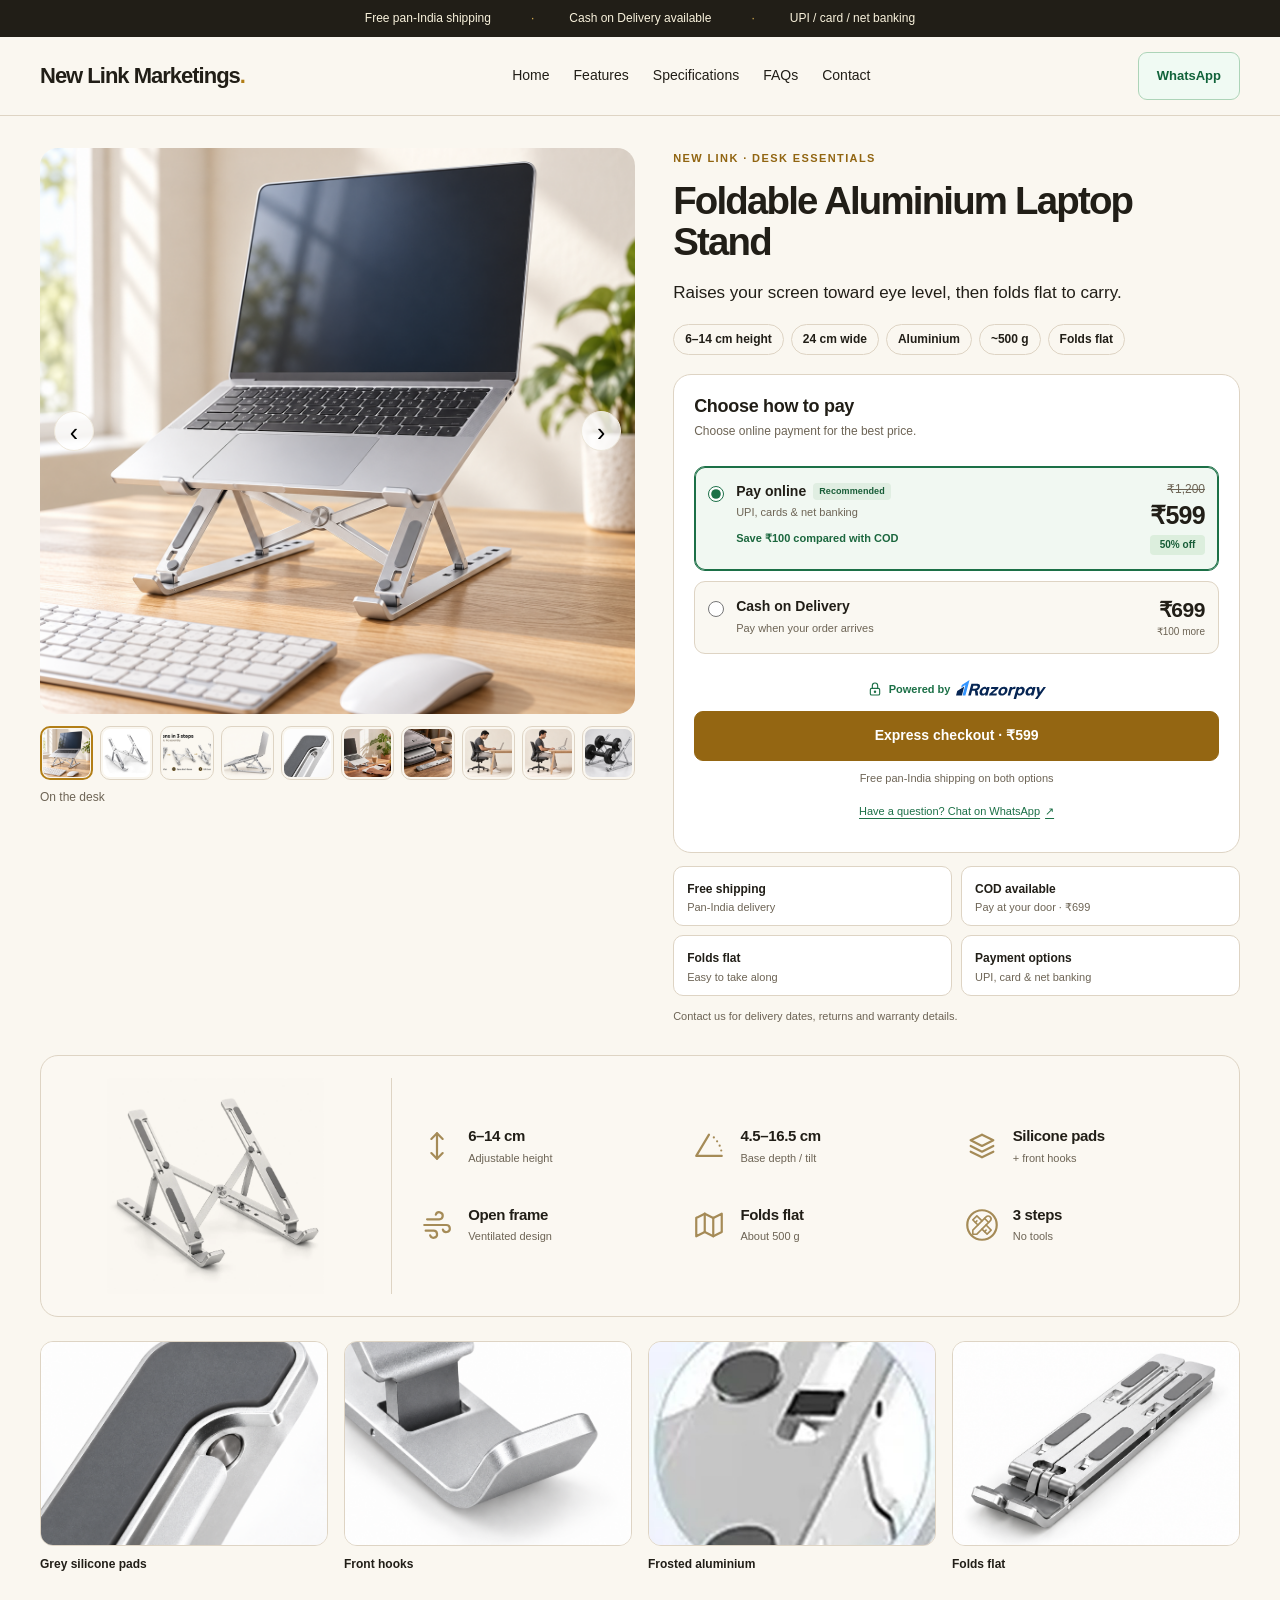
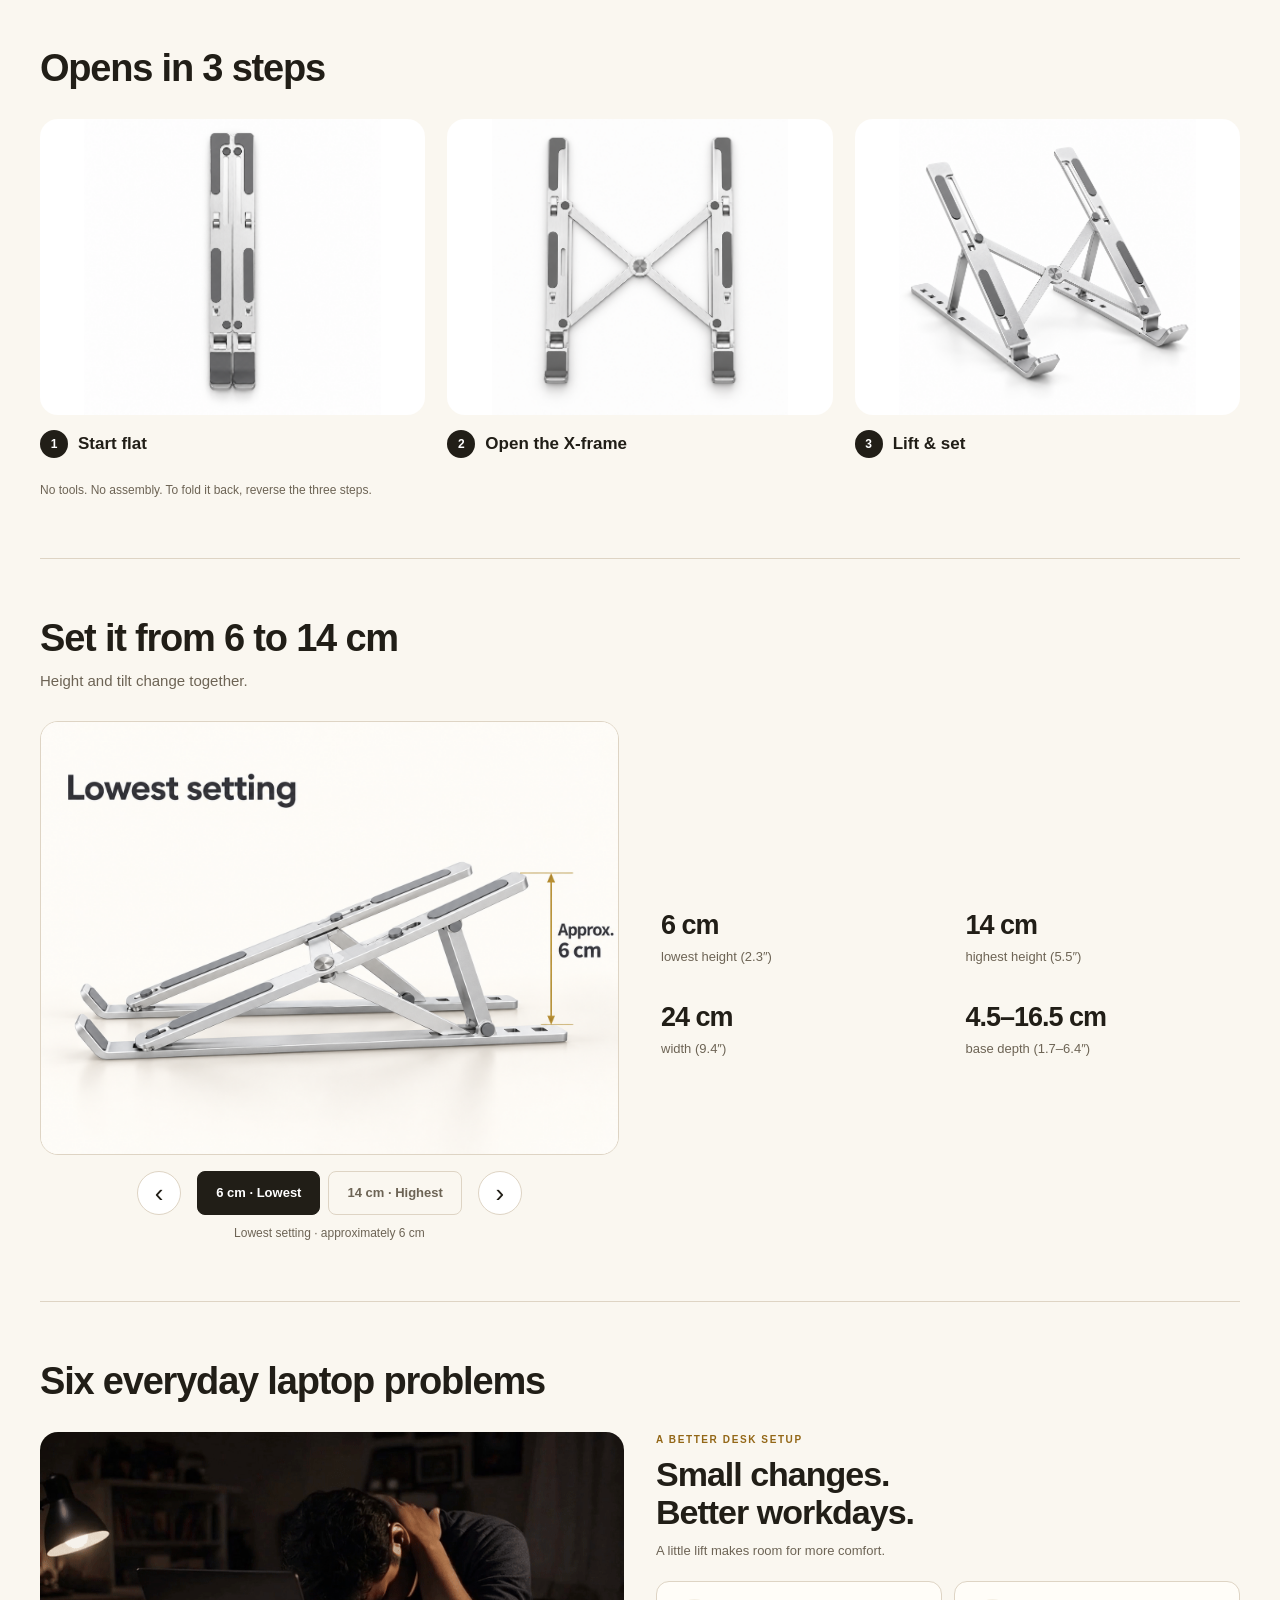
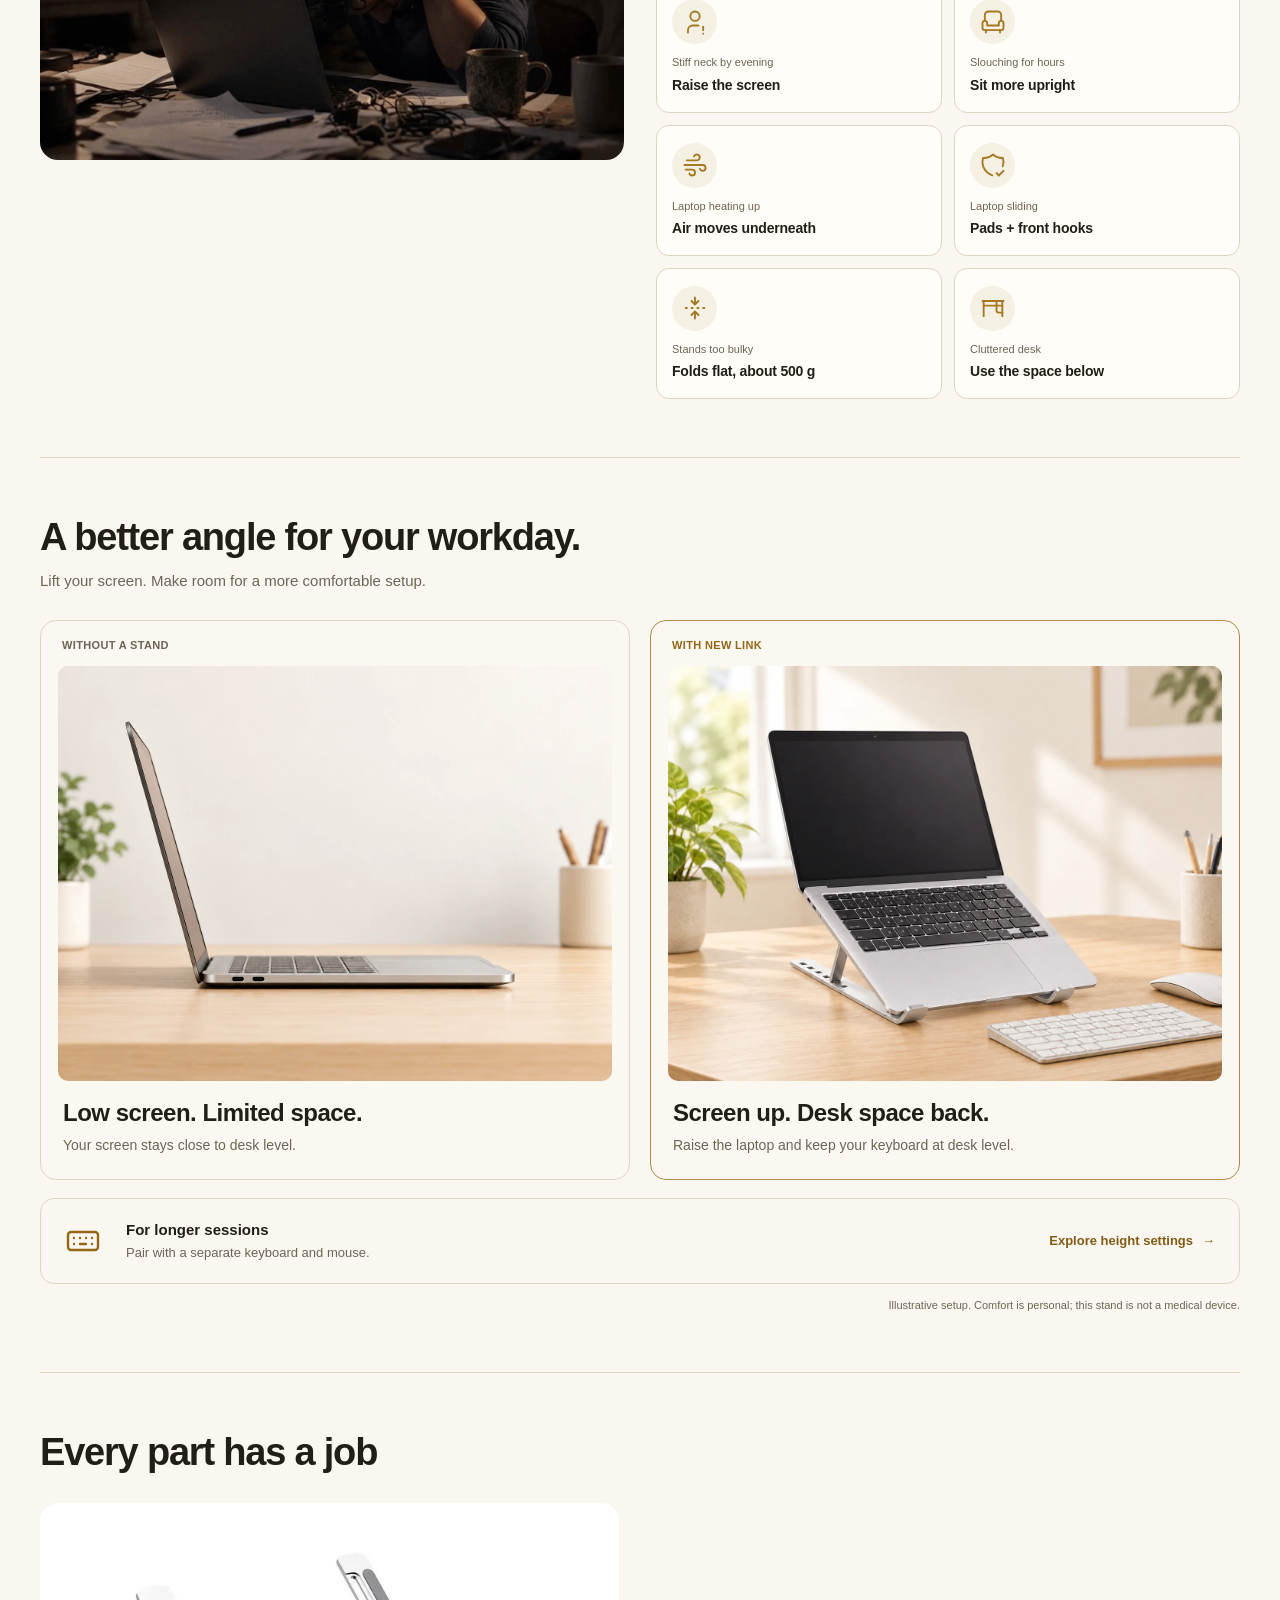
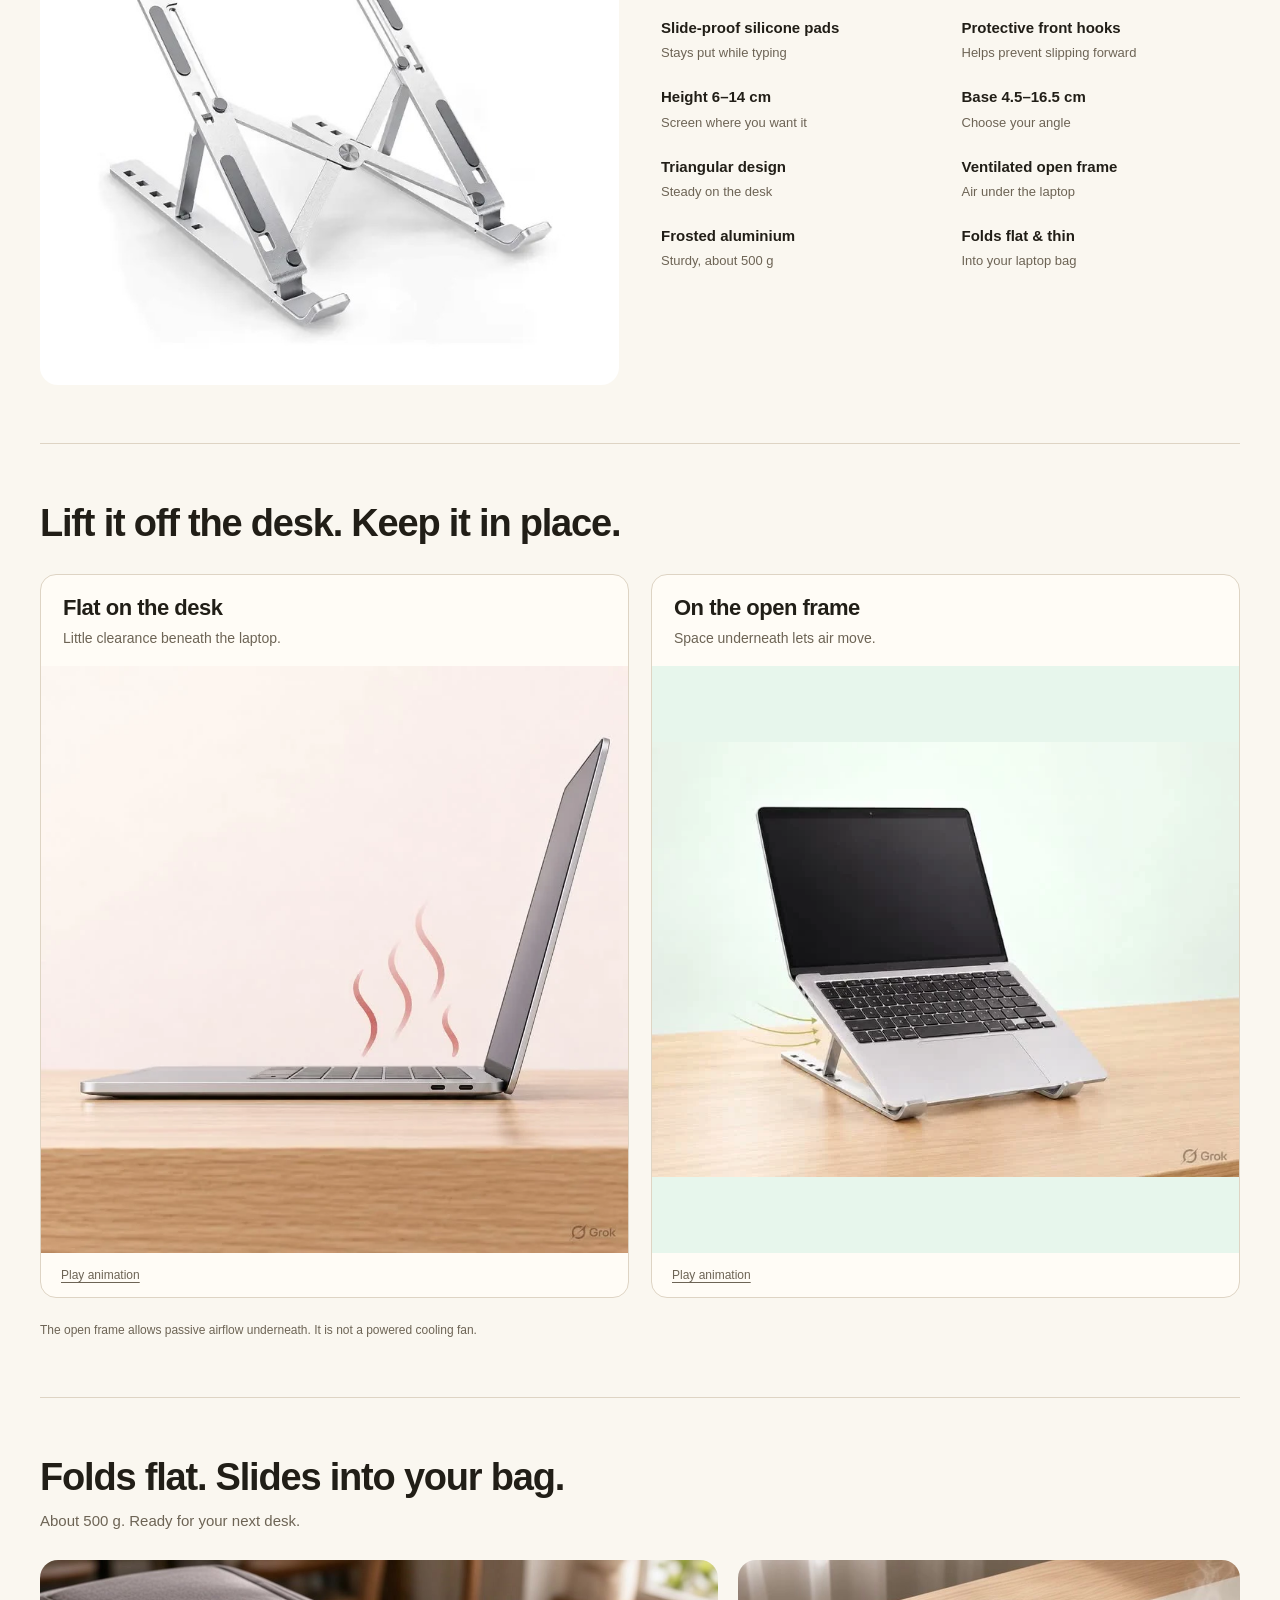
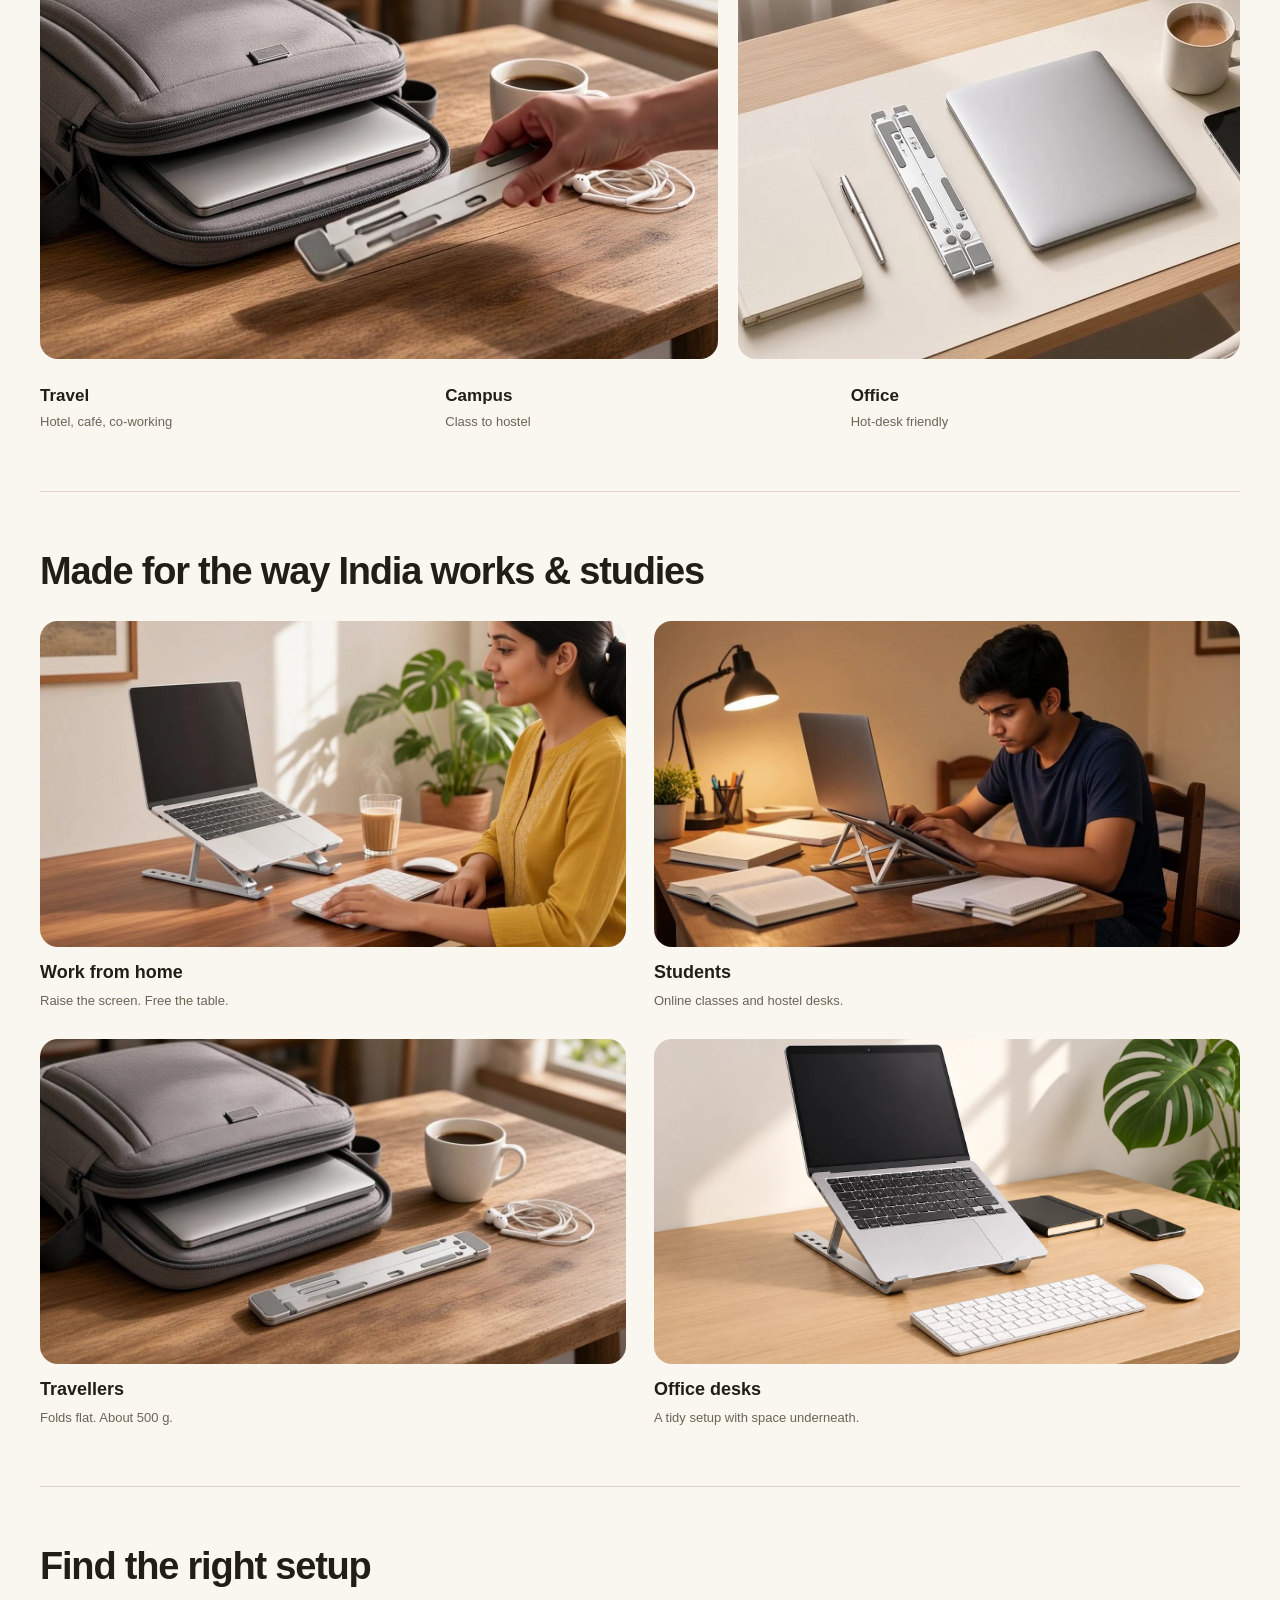
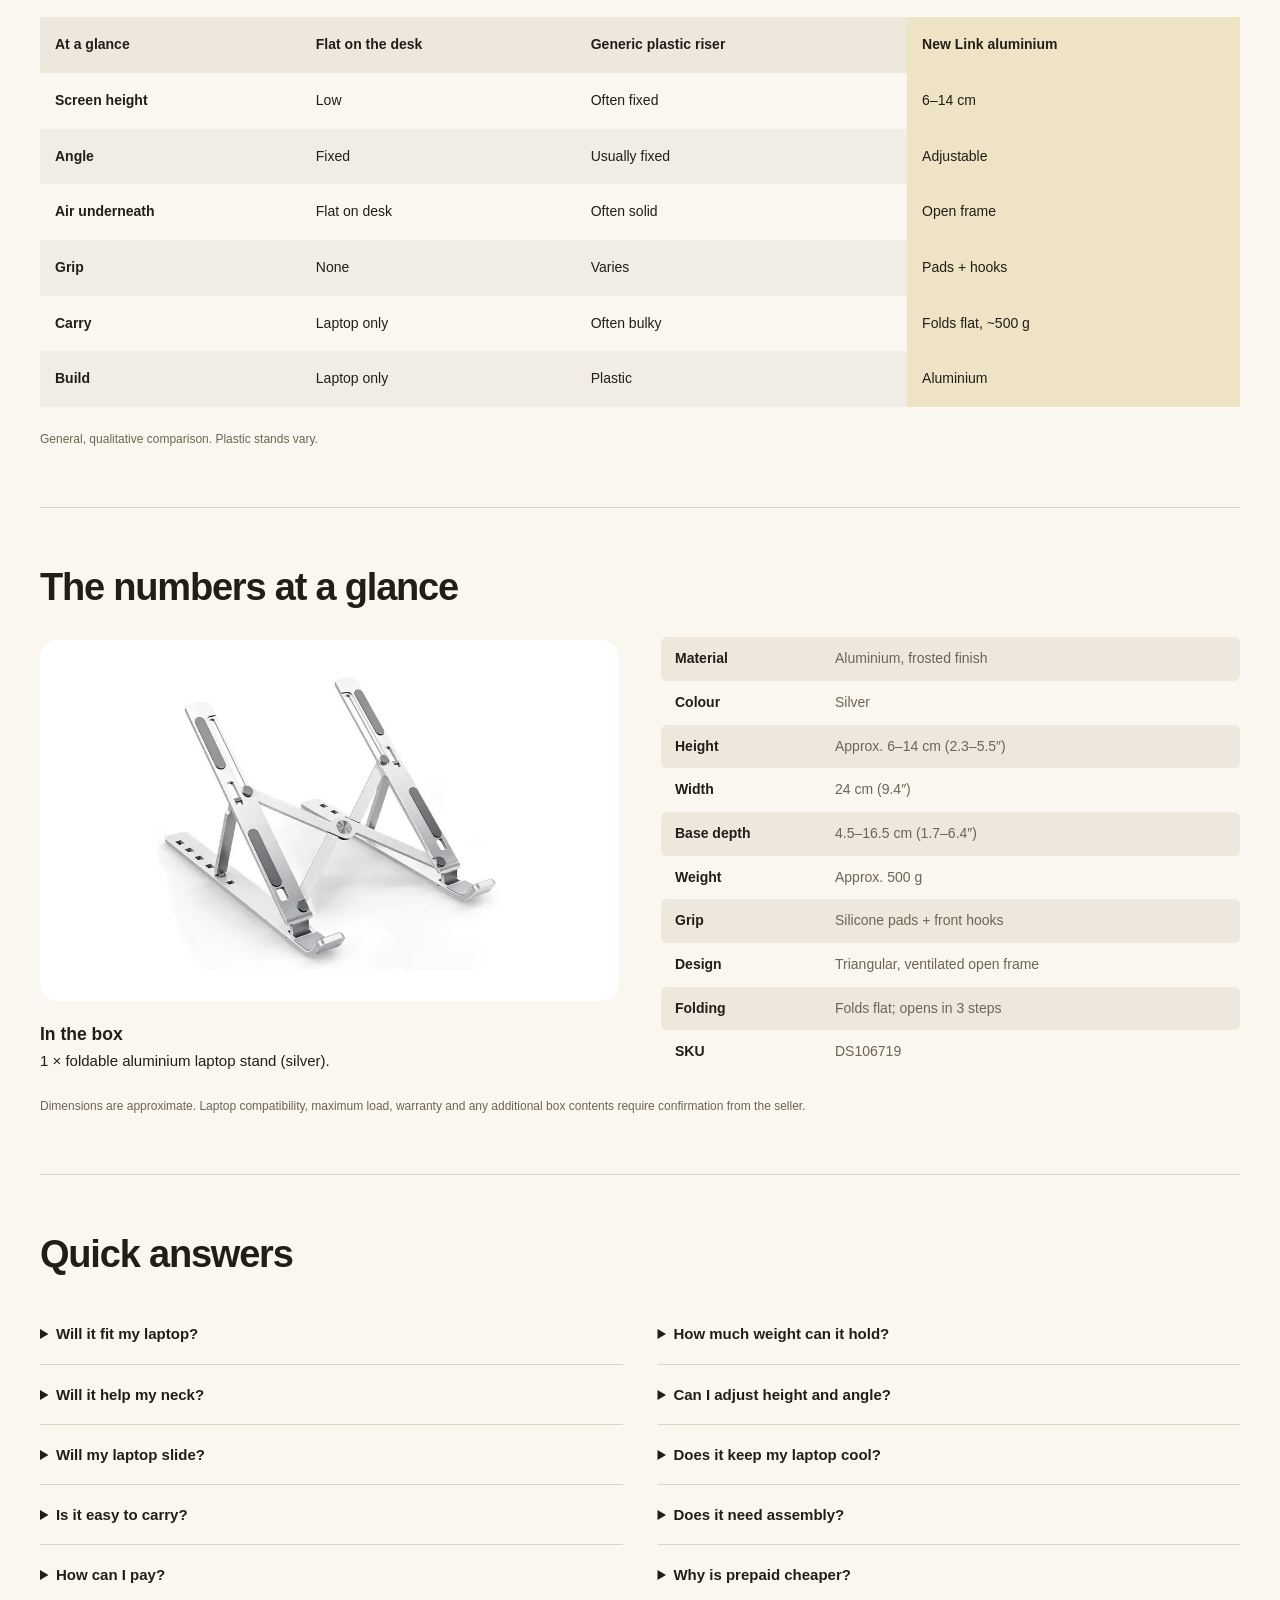
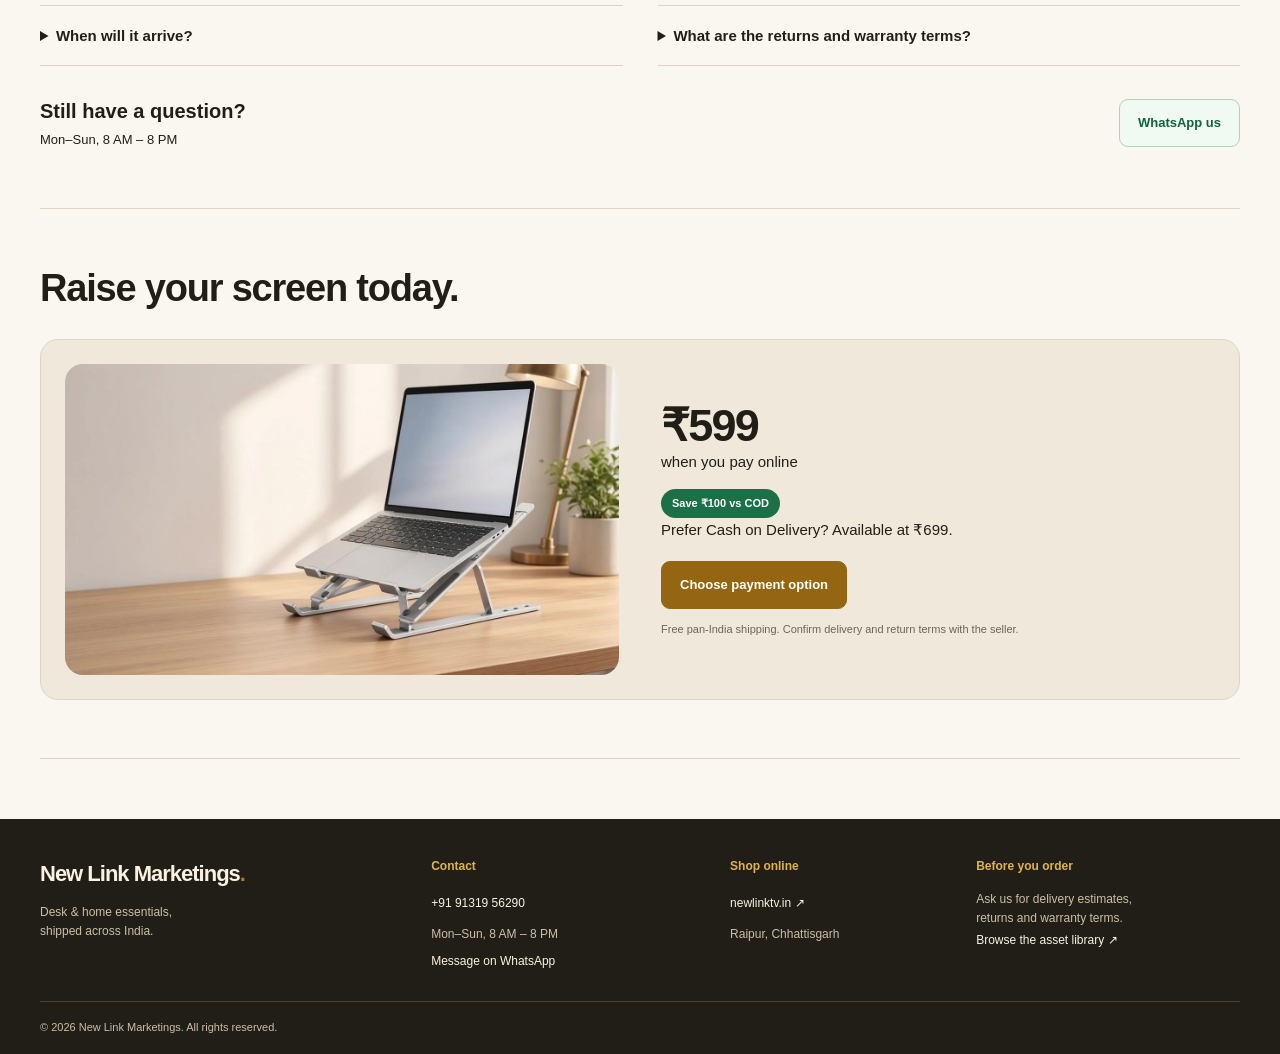
==== commit 8ba95088: "Keep desktop product gallery sticky within hero" ====
--- a/index.html
+++ b/index.html
@@ -1 +1 @@
-<!doctype html><html lang="en-IN"><head><meta charset="utf-8"><meta name="viewport" content="width=device-width, initial-scale=1"><meta name="description" content="Foldable aluminium laptop stand from New Link Marketings. Adjustable 6–14 cm, silicone grip, about 500 g. ₹599 online or ₹699 COD."><title>Foldable Aluminium Laptop Stand | New Link Marketings</title><link rel="stylesheet" href="styles.css?v=27"><script src="payment-config.js?v=27" defer></script><script src="script.js?v=27" defer></script></head><body><a class="skip" href="#main">Skip to content</a><div class="announcement"><span>Free pan-India shipping</span><span>Cash on Delivery available</span><span>UPI / card / net banking</span></div><header><div class="nav wrap"><a href="#" class="brand">New Link Marketings<span>.</span></a><button id="menu-toggle" class="menu" aria-controls="navigation" aria-expanded="false">Menu</button><nav id="navigation" aria-label="Main navigation"><a href="#main">Home</a><a href="#features">Features</a><a href="#specs">Specifications</a><a href="#faq">FAQs</a><a href="#contact">Contact</a></nav><a class="button whatsapp nav-wa" href="https://wa.me/919131956290?text=Hi%2C%20I%20am%20interested%20in%20the%20foldable%20aluminium%20laptop%20stand." target="_blank" rel="noopener">WhatsApp</a></div></header><main id="main" class="wrap"><section class="hero"><div class="gallery"><div class="hero-photo"><img id="gallery-main" src="assets/hero-desk-generated.png" alt="Silver laptop on the aluminium X-frame stand in a naturally lit workspace" width="1254" height="1254" fetchpriority="high"><button class="gallery-arrow prev" aria-label="Previous product image">‹</button><button class="gallery-arrow next" aria-label="Next product image">›</button></div><div id="thumbnails" class="thumbnails" aria-label="Product images"></div><p id="gallery-caption" class="caption" aria-live="polite">On the desk</p></div><div class="hero-copy"><p class="eyebrow">NEW LINK · DESK ESSENTIALS</p><h1>Foldable Aluminium Laptop Stand</h1><p class="intro">Raises your screen toward eye level, then folds flat to carry.</p><div class="tags"><span>6–14 cm height</span><span>24 cm wide</span><span>Aluminium</span><span>~500 g</span><span>Folds flat</span></div><div class="buy-box purchase-options" aria-labelledby="payment-options-title"><div class="payment-options-heading"><h2 id="payment-options-title">Choose how to pay</h2><p>Choose online payment for the best price.</p></div><fieldset class="payment-variants"><legend class="visually-hidden">Payment option</legend><label class="payment-variant is-selected"><input type="radio" name="hero-payment" value="online" checked><span class="payment-variant-copy"><span class="payment-variant-title">Pay online <span class="payment-recommended">Recommended</span></span><span class="payment-variant-description">UPI, cards &amp; net banking</span><span class="payment-variant-saving">Save ₹100 compared with COD</span></span><span class="payment-variant-price"><span class="payment-compare"><span class="visually-hidden">Compare at </span><s>₹1,200</s></span>₹599<span class="payment-discount">50% off</span></span></label><label class="payment-variant payment-variant-cod"><input type="radio" name="hero-payment" value="cod"><span class="payment-variant-copy"><span class="payment-variant-title">Cash on Delivery</span><span class="payment-variant-description">Pay when your order arrives</span></span><span class="payment-variant-price">₹699<span class="payment-price-extra">₹100 more</span></span></label></fieldset><p class="payment-gateway" hidden><img src="assets/icons/payment-lock.svg" alt="" width="16" height="16"><span>Powered by</span><img class="razorpay-logo" src="assets/brand/razorpay-logo.svg" alt="Razorpay" width="90" height="20"></p><button type="button" class="button primary payment-main-button" data-order>Express checkout · ₹599</button><p class="payment-shipping">Free pan-India shipping on both options</p><a class="payment-help" href="https://wa.me/919131956290?text=Hi%2C%20I%20have%20a%20question%20about%20the%20laptop%20stand." target="_blank" rel="noopener">Have a question? Chat on WhatsApp <span aria-hidden="true">↗</span></a></div><div class="trust"><div><b>Free shipping</b><small>Pan-India delivery</small></div><div><b>COD available</b><small>Pay at your door · ₹699</small></div><div><b>Folds flat</b><small>Easy to take along</small></div><div><b>Payment options</b><small>UPI, card & net banking</small></div></div><p class="fine">Contact us for delivery dates, returns and warranty details.</p></div></section><section id="stand-benefits" class="feature-summary" aria-label="Stand at a glance"><div class="feature-summary-product"><img src="assets/benefits-stand.webp" alt="Open silver aluminium laptop stand with grey silicone pads" width="1254" height="1254" loading="lazy"></div><dl class="feature-summary-list"><div class="benefit-item"><img src="assets/icons/benefit-height.svg" alt="" width="34" height="34" loading="lazy"><div><dt>6–14 cm</dt><dd>Adjustable height</dd></div></div><div class="benefit-item"><img src="assets/icons/benefit-angle.svg" alt="" width="34" height="34" loading="lazy"><div><dt>4.5–16.5 cm</dt><dd>Base depth / tilt</dd></div></div><div class="benefit-item"><img src="assets/icons/benefit-silicone.svg" alt="" width="34" height="34" loading="lazy"><div><dt>Silicone pads</dt><dd>+ front hooks</dd></div></div><div class="benefit-item"><img src="assets/icons/benefit-airflow.svg" alt="" width="34" height="34" loading="lazy"><div><dt>Open frame</dt><dd>Ventilated design</dd></div></div><div class="benefit-item"><img src="assets/icons/benefit-fold.svg" alt="" width="34" height="34" loading="lazy"><div><dt>Folds flat</dt><dd>About 500 g</dd></div></div><div class="benefit-item"><img src="assets/icons/benefit-no-tools.svg" alt="" width="34" height="34" loading="lazy"><div><dt>3 steps</dt><dd>No tools</dd></div></div></dl></section><div class="details-grid"><figure><img src="assets/grey-silicone-pad-generated.png" alt="Grey silicone pads" class="" loading="lazy" width="1280" height="720"><figcaption>Grey silicone pads</figcaption></figure><figure><img src="assets/front-hook-v2.png" alt="Front hooks" class="" loading="lazy" width="1280" height="720"><figcaption>Front hooks</figcaption></figure><figure><img src="assets/frosted-aluminium.jpg" alt="Frosted aluminium" class="" loading="lazy" width="1280" height="720"><figcaption>Frosted aluminium</figcaption></figure><figure><img src="assets/folded-stand-generated.png" alt="Folds flat" class="" loading="lazy" width="1280" height="720"><figcaption>Folds flat</figcaption></figure></div><section id="setup" class="section"><div class="section-heading"><h2>Opens in 3 steps</h2></div><div class="steps"><figure><img src="assets/folded-top-view-generated.png" alt="Start flat: top view of the folded aluminium stand" class="" loading="lazy" width="1254" height="1254"><figcaption><span>1</span>Start flat</figcaption></figure><figure><img src="assets/x-frame-top-view-generated.png" alt="Open the X-frame: overhead view of the stand spread sideways and still flat" class="" loading="lazy" width="1254" height="1254"><figcaption><span>2</span>Open the X-frame</figcaption></figure><figure><img src="assets/raised-stand-generated.png" alt="Lift and set: fully raised aluminium stand with open triangular supports" class="" loading="lazy" width="1254" height="1254"><figcaption><span>3</span>Lift & set</figcaption></figure></div><p class="note">No tools. No assembly. To fold it back, reverse the three steps.</p></section><section id="height" class="section"><div class="section-heading"><h2>Set it from 6 to 14 cm</h2><p>Height and tilt change together.</p></div><div class="height-layout"><div class="height-carousel" role="region" aria-roledescription="carousel" aria-label="Adjustable stand height" tabindex="0"><div class="height-slides"><figure class="height-slide" role="group" aria-roledescription="slide" aria-label="1 of 2: Lowest setting"><img src="assets/height-low-6cm-generated.png" alt="Lowest setting: silver laptop stand at approximately 6 cm, with a vertical height marker" loading="lazy" width="1448" height="1086"></figure><figure class="height-slide" role="group" aria-roledescription="slide" aria-label="2 of 2: Highest setting" hidden><img src="assets/height-high-14cm-generated.png" alt="Highest setting: silver laptop stand at approximately 14 cm, with a vertical height marker" loading="lazy" width="1448" height="1086"></figure></div><div class="height-controls"><button type="button" class="height-prev" aria-label="Previous height illustration">‹</button><div class="height-choices" aria-label="Choose height illustration"><button type="button" data-height-slide="0" aria-pressed="true">6 cm · Lowest</button><button type="button" data-height-slide="1" aria-pressed="false">14 cm · Highest</button></div><button type="button" class="height-next" aria-label="Next height illustration">›</button></div><p class="height-status" aria-live="polite" aria-atomic="true">Lowest setting · approximately 6 cm</p></div><div class="measurements"><div><strong>6 cm</strong><p>lowest height (2.3″)</p></div><div><strong>14 cm</strong><p>highest height (5.5″)</p></div><div><strong>24 cm</strong><p>width (9.4″)</p></div><div><strong>4.5–16.5 cm</strong><p>base depth (1.7–6.4″)</p></div></div></div></section><section id="everyday" class="section"><div class="section-heading"><h2>Six everyday laptop problems</h2></div><div class="split everyday-layout"><img src="assets/neck-discomfort-loop.gif" alt="Person rubbing their neck while working over a flat laptop" class="everyday-media" loading="lazy" width="800" height="450"><div class="everyday-panel"><div class="everyday-heading"><p class="everyday-eyebrow">A better desk setup</p><h3>Small changes.<br>Better workdays.</h3><p>A little lift makes room for more comfort.</p></div><ul class="problem-grid" aria-label="Everyday problems and stand benefits"><li class="problem-card"><span class="problem-icon"><img src="assets/icons/neck-comfort.svg" alt="" width="32" height="32" loading="lazy"></span><p class="problem-label">Stiff neck by evening</p><h3>Raise the screen</h3></li><li class="problem-card"><span class="problem-icon"><img src="assets/icons/upright-posture.svg" alt="" width="32" height="32" loading="lazy"></span><p class="problem-label">Slouching for hours</p><h3>Sit more upright</h3></li><li class="problem-card"><span class="problem-icon"><img src="assets/icons/open-airflow.svg" alt="" width="32" height="32" loading="lazy"></span><p class="problem-label">Laptop heating up</p><h3>Air moves underneath</h3></li><li class="problem-card"><span class="problem-icon"><img src="assets/icons/secure-grip.svg" alt="" width="32" height="32" loading="lazy"></span><p class="problem-label">Laptop sliding</p><h3>Pads + front hooks</h3></li><li class="problem-card"><span class="problem-icon"><img src="assets/icons/fold-and-carry.svg" alt="" width="32" height="32" loading="lazy"></span><p class="problem-label">Stands too bulky</p><h3>Folds flat, about 500 g</h3></li><li class="problem-card"><span class="problem-icon"><img src="assets/icons/desk-space.svg" alt="" width="32" height="32" loading="lazy"></span><p class="problem-label">Cluttered desk</p><h3>Use the space below</h3></li></ul></div></div></section><section id="posture" class="section setup-comparison" aria-labelledby="comparison-title"><div class="section-heading"><h2 id="comparison-title">A better angle for your workday.</h2><p>Lift your screen. Make room for a more comfortable setup.</p></div><div class="setup-comparison-grid"><figure class="setup-option"><p class="setup-option-label">Without a stand</p><img src="assets/comparison-flat-desk.webp" alt="Side view of a silver laptop resting flat on an oak desk" width="1448" height="1086" loading="lazy"><figcaption><h3>Low screen. Limited space.</h3><p>Your screen stays close to desk level.</p></figcaption></figure><figure class="setup-option setup-option-raised"><p class="setup-option-label">With New Link</p><img src="assets/comparison-raised-stand-v2.webp" alt="Silver laptop seated in the aluminium stand’s retaining hooks, with a separate keyboard and mouse" width="1448" height="1086" loading="lazy"><figcaption><h3>Screen up. Desk space back.</h3><p>Raise the laptop and keep your keyboard at desk level.</p></figcaption></figure></div><aside class="setup-session-tip" aria-label="Longer-session setup tip"><img src="assets/icons/keyboard.svg" alt="" width="36" height="36" loading="lazy"><div><h3>For longer sessions</h3><p>Pair with a separate keyboard and mouse.</p></div><a href="#height">Explore height settings <span aria-hidden="true">→</span></a></aside><p class="setup-comparison-note">Illustrative setup. Comfort is personal; this stand is not a medical device.</p></section><section id="features" class="section"><div class="section-heading"><h2>Every part has a job</h2></div><div class="split"><div class="product-image"><img src="assets/stand-product.jpg" alt="Silver X-frame laptop stand with silicone pads" class="" loading="lazy" width="1280" height="720"></div><div class="feature-list"><div><h3>Slide-proof silicone pads</h3><p>Stays put while typing</p></div><div><h3>Protective front hooks</h3><p>Helps prevent slipping forward</p></div><div><h3>Height 6–14 cm</h3><p>Screen where you want it</p></div><div><h3>Base 4.5–16.5 cm</h3><p>Choose your angle</p></div><div><h3>Triangular design</h3><p>Steady on the desk</p></div><div><h3>Ventilated open frame</h3><p>Air under the laptop</p></div><div><h3>Frosted aluminium</h3><p>Sturdy, about 500 g</p></div><div><h3>Folds flat & thin</h3><p>Into your laptop bag</p></div></div></div></section><section id="airflow" class="section"><div class="section-heading"><h2>Lift it off the desk. Keep it in place.</h2></div><div class="airflow-comparison"><figure class="airflow-option"><figcaption><h3>Flat on the desk</h3><p>Little clearance beneath the laptop.</p></figcaption><div class="airflow-media airflow-media-flat"><video id="flat-desk-video" autoplay loop muted playsinline preload="metadata" poster="assets/flat-desk-warmth-poster.webp" width="800" height="800" aria-label="Illustration of a laptop resting flat on a desk, with animated warmth indicators"><source src="assets/flat-desk-warmth-loop.mp4" type="video/mp4"><img src="assets/flat-desk-warmth-poster.webp" alt="Laptop flat on a desk with conceptual warmth indicators" width="960" height="960"></video></div><button type="button" class="airflow-animation-toggle" aria-controls="flat-desk-video">Pause animation</button></figure><figure class="airflow-option"><figcaption><h3>On the open frame</h3><p>Space underneath lets air move.</p></figcaption><div class="airflow-media airflow-media-open"><video id="open-frame-video" autoplay loop muted playsinline preload="metadata" poster="assets/open-frame-airflow-poster.webp" width="800" height="592" aria-label="Illustration of passive airflow under a laptop supported by an open aluminium stand"><source src="assets/open-frame-airflow-loop.mp4" type="video/mp4"><img src="assets/open-frame-airflow-poster.webp" alt="Raised laptop on an open frame with conceptual airflow indicators" width="800" height="592"></video></div><button type="button" class="airflow-animation-toggle" aria-controls="open-frame-video">Pause animation</button></figure></div><p class="note">The open frame allows passive airflow underneath. It is not a powered cooling fan.</p></section><section id="carry" class="section"><div class="section-heading"><h2>Folds flat. Slides into your bag.</h2><p>About 500 g. Ready for your next desk.</p></div><div class="carry-grid"><img src="assets/fold-into-bag.jpg" alt="Hand placing the folded stand into a laptop bag" class="" loading="lazy" width="1280" height="720"><img src="assets/desk-flatlay.jpg" alt="Folded stand beside laptop and desk essentials" class="" loading="lazy" width="1280" height="720"></div><div class="use-labels"><p><b>Travel</b>Hotel, café, co-working</p><p><b>Campus</b>Class to hostel</p><p><b>Office</b>Hot-desk friendly</p></div></section><section id="who" class="section"><div class="section-heading"><h2>Made for the way India works & studies</h2></div><div class="lifestyle-grid"><figure><img src="assets/lifestyle-home.jpg" alt="Work from home" class="" loading="lazy" width="1280" height="720"><figcaption><h3>Work from home</h3><p>Raise the screen. Free the table.</p></figcaption></figure><figure><img src="assets/lifestyle-student.jpg" alt="Students" class="" loading="lazy" width="1280" height="720"><figcaption><h3>Students</h3><p>Online classes and hostel desks.</p></figcaption></figure><figure><img src="assets/travel-bag.jpg" alt="Travellers" class="" loading="lazy" width="1280" height="720"><figcaption><h3>Travellers</h3><p>Folds flat. About 500 g.</p></figcaption></figure><figure><img src="assets/office-desk-corrected.webp" alt="Office desk with a laptop properly seated on the aluminium stand, external keyboard and mouse" class="" loading="lazy" width="1586" height="992"><figcaption><h3>Office desks</h3><p>A tidy setup with space underneath.</p></figcaption></figure></div></section><section id="compare" class="section"><div class="section-heading"><h2>Find the right setup</h2></div><div class="table-wrap"><table><thead><tr><th scope="col">At a glance</th><th scope="col">Flat on the desk</th><th scope="col">Generic plastic riser</th><th scope="col">New Link aluminium</th></tr></thead><tbody><tr><th scope="row">Screen height</th><td>Low</td><td>Often fixed</td><td>6–14 cm</td></tr><tr><th scope="row">Angle</th><td>Fixed</td><td>Usually fixed</td><td>Adjustable</td></tr><tr><th scope="row">Air underneath</th><td>Flat on desk</td><td>Often solid</td><td>Open frame</td></tr><tr><th scope="row">Grip</th><td>None</td><td>Varies</td><td>Pads + hooks</td></tr><tr><th scope="row">Carry</th><td>Laptop only</td><td>Often bulky</td><td>Folds flat, ~500 g</td></tr><tr><th scope="row">Build</th><td>Laptop only</td><td>Plastic</td><td>Aluminium</td></tr></tbody></table></div><p class="note">General, qualitative comparison. Plastic stands vary.</p></section><section id="specs" class="section"><div class="section-heading"><h2>The numbers at a glance</h2></div><div class="split"><div><img src="assets/stand-product.jpg" alt="Open aluminium laptop stand" class="spec-product" loading="lazy" width="1280" height="720"><h3>In the box</h3><p>1 × foldable aluminium laptop stand (silver).</p></div><dl class="specifications"><div><dt>Material</dt><dd>Aluminium, frosted finish</dd></div><div><dt>Colour</dt><dd>Silver</dd></div><div><dt>Height</dt><dd>Approx. 6–14 cm (2.3–5.5″)</dd></div><div><dt>Width</dt><dd>24 cm (9.4″)</dd></div><div><dt>Base depth</dt><dd>4.5–16.5 cm (1.7–6.4″)</dd></div><div><dt>Weight</dt><dd>Approx. 500 g</dd></div><div><dt>Grip</dt><dd>Silicone pads + front hooks</dd></div><div><dt>Design</dt><dd>Triangular, ventilated open frame</dd></div><div><dt>Folding</dt><dd>Folds flat; opens in 3 steps</dd></div><div><dt>SKU</dt><dd>DS106719</dd></div></dl></div><p class="note">Dimensions are approximate. Laptop compatibility, maximum load, warranty and any additional box contents require confirmation from the seller.</p></section><section id="faq" class="section"><div class="section-heading"><h2>Quick answers</h2></div><div class="faq-grid"><details><summary>Will it fit my laptop?</summary><p>The stand is 24 cm wide with front hooks. Contact us to confirm compatibility with your laptop model.</p></details><details><summary>How much weight can it hold?</summary><p>Please contact us for the confirmed maximum load before ordering.</p></details><details><summary>Will it help my neck?</summary><p>It helps raise your screen toward eye level. It is not a medical device. For longer sessions, use a separate keyboard and mouse.</p></details><details><summary>Can I adjust height and angle?</summary><p>Yes. Height is approximately 6–14 cm, with a base depth of 4.5–16.5 cm. Height and tilt change together.</p></details><details><summary>Will my laptop slide?</summary><p>Silicone pads provide grip, and the front hooks support the laptop edge.</p></details><details><summary>Does it keep my laptop cool?</summary><p>The open frame lets air move underneath. It is not a fan.</p></details><details><summary>Is it easy to carry?</summary><p>It folds flat and thin and weighs about 500 g.</p></details><details><summary>Does it need assembly?</summary><p>No tools or assembly. Open it in three steps.</p></details><details><summary>How can I pay?</summary><p>The listed price is ₹599 online via UPI, card or net banking, or ₹699 with Cash on Delivery. Contact the seller to arrange payment.</p></details><details><summary>Why is prepaid cheaper?</summary><p>The ₹100 difference reflects extra COD handling and cash-collection costs.</p></details><details><summary>When will it arrive?</summary><p>Shipping is free across India. Contact us with your PIN code for dispatch and delivery estimates.</p></details><details><summary>What are the returns and warranty terms?</summary><p>The PDF leaves the return window and warranty unconfirmed. Please ask the seller for the current terms before purchase.</p></details></div><div class="question"><div><h3>Still have a question?</h3><p>Mon–Sun, 8 AM – 8 PM</p></div><a class="button whatsapp" href="https://wa.me/919131956290?text=Hi%2C%20I%20am%20interested%20in%20the%20foldable%20aluminium%20laptop%20stand." target="_blank" rel="noopener">WhatsApp us</a></div></section><section id="order" class="section"><div class="section-heading"><h2>Raise your screen today.</h2></div><div class="split order-panel"><img src="assets/hero-desk.jpg" alt="Laptop raised on a foldable silver stand" class="" loading="lazy" width="1280" height="720"><div><strong class="price">₹599</strong><p>when you pay online</p><span class="saving">Save ₹100 vs COD</span><p>Prefer Cash on Delivery? Available at ₹699.</p><button class="button primary" data-order>Choose payment option</button><p class="fine">Free pan-India shipping. Confirm delivery and return terms with the seller.</p></div></div></section></main><footer id="contact"><div class="wrap footer-grid"><div><a class="brand" href="#">New Link Marketings<span>.</span></a><p>Desk & home essentials,<br>shipped across India.</p></div><div><h3>Contact</h3><a href="tel:+919131956290">+91 91319 56290</a><p>Mon–Sun, 8 AM – 8 PM</p><a class="text-link" href="https://wa.me/919131956290?text=Hi%2C%20I%20am%20interested%20in%20the%20foldable%20aluminium%20laptop%20stand." target="_blank" rel="noopener">Message on WhatsApp</a></div><div><h3>Shop online</h3><a href="https://newlinktv.in" target="_blank" rel="noopener">newlinktv.in ↗</a><p>Raipur, Chhattisgarh</p></div><div><h3>Before you order</h3><p>Ask us for delivery estimates,<br>returns and warranty terms.</p><a href="assets.html">Browse the asset library ↗</a></div></div><div class="wrap footer-bottom">© 2026 New Link Marketings. All rights reserved.</div></footer><div class="mobile-buy"><div><b>₹599 <small>online</small></b><small>COD ₹699 · Free shipping</small></div><button class="button primary" data-order>Buy now</button></div><dialog id="order-dialog"><form method="dialog"><button class="close" aria-label="Close order options">×</button></form><h2>Arrange your order</h2><p id="order-payment-summary">Online payment · ₹599. Contact New Link to confirm availability and arrange your payment.</p><fieldset><legend>Payment preference</legend><label><input type="radio" name="payment" value="online" checked> Online payment <b>₹599</b></label><label><input type="radio" name="payment" value="cod"> Cash on Delivery <b>₹699</b></label></fieldset><a id="order-whatsapp" class="button whatsapp" target="_blank" rel="noopener">Continue on WhatsApp</a><p class="fine">For online payment, ask New Link for their Razorpay payment link after confirming your order. No payment is collected on this page.</p></dialog></body></html>+<!doctype html><html lang="en-IN"><head><meta charset="utf-8"><meta name="viewport" content="width=device-width, initial-scale=1"><meta name="description" content="Foldable aluminium laptop stand from New Link Marketings. Adjustable 6–14 cm, silicone grip, about 500 g. ₹599 online or ₹699 COD."><title>Foldable Aluminium Laptop Stand | New Link Marketings</title><link rel="stylesheet" href="styles.css?v=28"><script src="payment-config.js?v=27" defer></script><script src="script.js?v=27" defer></script></head><body><a class="skip" href="#main">Skip to content</a><div class="announcement"><span>Free pan-India shipping</span><span>Cash on Delivery available</span><span>UPI / card / net banking</span></div><header><div class="nav wrap"><a href="#" class="brand">New Link Marketings<span>.</span></a><button id="menu-toggle" class="menu" aria-controls="navigation" aria-expanded="false">Menu</button><nav id="navigation" aria-label="Main navigation"><a href="#main">Home</a><a href="#features">Features</a><a href="#specs">Specifications</a><a href="#faq">FAQs</a><a href="#contact">Contact</a></nav><a class="button whatsapp nav-wa" href="https://wa.me/919131956290?text=Hi%2C%20I%20am%20interested%20in%20the%20foldable%20aluminium%20laptop%20stand." target="_blank" rel="noopener">WhatsApp</a></div></header><main id="main" class="wrap"><section class="hero"><div class="gallery"><div class="hero-photo"><img id="gallery-main" src="assets/hero-desk-generated.png" alt="Silver laptop on the aluminium X-frame stand in a naturally lit workspace" width="1254" height="1254" fetchpriority="high"><button class="gallery-arrow prev" aria-label="Previous product image">‹</button><button class="gallery-arrow next" aria-label="Next product image">›</button></div><div id="thumbnails" class="thumbnails" aria-label="Product images"></div><p id="gallery-caption" class="caption" aria-live="polite">On the desk</p></div><div class="hero-copy"><p class="eyebrow">NEW LINK · DESK ESSENTIALS</p><h1>Foldable Aluminium Laptop Stand</h1><p class="intro">Raises your screen toward eye level, then folds flat to carry.</p><div class="tags"><span>6–14 cm height</span><span>24 cm wide</span><span>Aluminium</span><span>~500 g</span><span>Folds flat</span></div><div class="buy-box purchase-options" aria-labelledby="payment-options-title"><div class="payment-options-heading"><h2 id="payment-options-title">Choose how to pay</h2><p>Choose online payment for the best price.</p></div><fieldset class="payment-variants"><legend class="visually-hidden">Payment option</legend><label class="payment-variant is-selected"><input type="radio" name="hero-payment" value="online" checked><span class="payment-variant-copy"><span class="payment-variant-title">Pay online <span class="payment-recommended">Recommended</span></span><span class="payment-variant-description">UPI, cards &amp; net banking</span><span class="payment-variant-saving">Save ₹100 compared with COD</span></span><span class="payment-variant-price"><span class="payment-compare"><span class="visually-hidden">Compare at </span><s>₹1,200</s></span>₹599<span class="payment-discount">50% off</span></span></label><label class="payment-variant payment-variant-cod"><input type="radio" name="hero-payment" value="cod"><span class="payment-variant-copy"><span class="payment-variant-title">Cash on Delivery</span><span class="payment-variant-description">Pay when your order arrives</span></span><span class="payment-variant-price">₹699<span class="payment-price-extra">₹100 more</span></span></label></fieldset><p class="payment-gateway" hidden><img src="assets/icons/payment-lock.svg" alt="" width="16" height="16"><span>Powered by</span><img class="razorpay-logo" src="assets/brand/razorpay-logo.svg" alt="Razorpay" width="90" height="20"></p><button type="button" class="button primary payment-main-button" data-order>Express checkout · ₹599</button><p class="payment-shipping">Free pan-India shipping on both options</p><a class="payment-help" href="https://wa.me/919131956290?text=Hi%2C%20I%20have%20a%20question%20about%20the%20laptop%20stand." target="_blank" rel="noopener">Have a question? Chat on WhatsApp <span aria-hidden="true">↗</span></a></div><div class="trust"><div><b>Free shipping</b><small>Pan-India delivery</small></div><div><b>COD available</b><small>Pay at your door · ₹699</small></div><div><b>Folds flat</b><small>Easy to take along</small></div><div><b>Payment options</b><small>UPI, card & net banking</small></div></div><p class="fine">Contact us for delivery dates, returns and warranty details.</p></div></section><section id="stand-benefits" class="feature-summary" aria-label="Stand at a glance"><div class="feature-summary-product"><img src="assets/benefits-stand.webp" alt="Open silver aluminium laptop stand with grey silicone pads" width="1254" height="1254" loading="lazy"></div><dl class="feature-summary-list"><div class="benefit-item"><img src="assets/icons/benefit-height.svg" alt="" width="34" height="34" loading="lazy"><div><dt>6–14 cm</dt><dd>Adjustable height</dd></div></div><div class="benefit-item"><img src="assets/icons/benefit-angle.svg" alt="" width="34" height="34" loading="lazy"><div><dt>4.5–16.5 cm</dt><dd>Base depth / tilt</dd></div></div><div class="benefit-item"><img src="assets/icons/benefit-silicone.svg" alt="" width="34" height="34" loading="lazy"><div><dt>Silicone pads</dt><dd>+ front hooks</dd></div></div><div class="benefit-item"><img src="assets/icons/benefit-airflow.svg" alt="" width="34" height="34" loading="lazy"><div><dt>Open frame</dt><dd>Ventilated design</dd></div></div><div class="benefit-item"><img src="assets/icons/benefit-fold.svg" alt="" width="34" height="34" loading="lazy"><div><dt>Folds flat</dt><dd>About 500 g</dd></div></div><div class="benefit-item"><img src="assets/icons/benefit-no-tools.svg" alt="" width="34" height="34" loading="lazy"><div><dt>3 steps</dt><dd>No tools</dd></div></div></dl></section><div class="details-grid"><figure><img src="assets/grey-silicone-pad-generated.png" alt="Grey silicone pads" class="" loading="lazy" width="1280" height="720"><figcaption>Grey silicone pads</figcaption></figure><figure><img src="assets/front-hook-v2.png" alt="Front hooks" class="" loading="lazy" width="1280" height="720"><figcaption>Front hooks</figcaption></figure><figure><img src="assets/frosted-aluminium.jpg" alt="Frosted aluminium" class="" loading="lazy" width="1280" height="720"><figcaption>Frosted aluminium</figcaption></figure><figure><img src="assets/folded-stand-generated.png" alt="Folds flat" class="" loading="lazy" width="1280" height="720"><figcaption>Folds flat</figcaption></figure></div><section id="setup" class="section"><div class="section-heading"><h2>Opens in 3 steps</h2></div><div class="steps"><figure><img src="assets/folded-top-view-generated.png" alt="Start flat: top view of the folded aluminium stand" class="" loading="lazy" width="1254" height="1254"><figcaption><span>1</span>Start flat</figcaption></figure><figure><img src="assets/x-frame-top-view-generated.png" alt="Open the X-frame: overhead view of the stand spread sideways and still flat" class="" loading="lazy" width="1254" height="1254"><figcaption><span>2</span>Open the X-frame</figcaption></figure><figure><img src="assets/raised-stand-generated.png" alt="Lift and set: fully raised aluminium stand with open triangular supports" class="" loading="lazy" width="1254" height="1254"><figcaption><span>3</span>Lift & set</figcaption></figure></div><p class="note">No tools. No assembly. To fold it back, reverse the three steps.</p></section><section id="height" class="section"><div class="section-heading"><h2>Set it from 6 to 14 cm</h2><p>Height and tilt change together.</p></div><div class="height-layout"><div class="height-carousel" role="region" aria-roledescription="carousel" aria-label="Adjustable stand height" tabindex="0"><div class="height-slides"><figure class="height-slide" role="group" aria-roledescription="slide" aria-label="1 of 2: Lowest setting"><img src="assets/height-low-6cm-generated.png" alt="Lowest setting: silver laptop stand at approximately 6 cm, with a vertical height marker" loading="lazy" width="1448" height="1086"></figure><figure class="height-slide" role="group" aria-roledescription="slide" aria-label="2 of 2: Highest setting" hidden><img src="assets/height-high-14cm-generated.png" alt="Highest setting: silver laptop stand at approximately 14 cm, with a vertical height marker" loading="lazy" width="1448" height="1086"></figure></div><div class="height-controls"><button type="button" class="height-prev" aria-label="Previous height illustration">‹</button><div class="height-choices" aria-label="Choose height illustration"><button type="button" data-height-slide="0" aria-pressed="true">6 cm · Lowest</button><button type="button" data-height-slide="1" aria-pressed="false">14 cm · Highest</button></div><button type="button" class="height-next" aria-label="Next height illustration">›</button></div><p class="height-status" aria-live="polite" aria-atomic="true">Lowest setting · approximately 6 cm</p></div><div class="measurements"><div><strong>6 cm</strong><p>lowest height (2.3″)</p></div><div><strong>14 cm</strong><p>highest height (5.5″)</p></div><div><strong>24 cm</strong><p>width (9.4″)</p></div><div><strong>4.5–16.5 cm</strong><p>base depth (1.7–6.4″)</p></div></div></div></section><section id="everyday" class="section"><div class="section-heading"><h2>Six everyday laptop problems</h2></div><div class="split everyday-layout"><img src="assets/neck-discomfort-loop.gif" alt="Person rubbing their neck while working over a flat laptop" class="everyday-media" loading="lazy" width="800" height="450"><div class="everyday-panel"><div class="everyday-heading"><p class="everyday-eyebrow">A better desk setup</p><h3>Small changes.<br>Better workdays.</h3><p>A little lift makes room for more comfort.</p></div><ul class="problem-grid" aria-label="Everyday problems and stand benefits"><li class="problem-card"><span class="problem-icon"><img src="assets/icons/neck-comfort.svg" alt="" width="32" height="32" loading="lazy"></span><p class="problem-label">Stiff neck by evening</p><h3>Raise the screen</h3></li><li class="problem-card"><span class="problem-icon"><img src="assets/icons/upright-posture.svg" alt="" width="32" height="32" loading="lazy"></span><p class="problem-label">Slouching for hours</p><h3>Sit more upright</h3></li><li class="problem-card"><span class="problem-icon"><img src="assets/icons/open-airflow.svg" alt="" width="32" height="32" loading="lazy"></span><p class="problem-label">Laptop heating up</p><h3>Air moves underneath</h3></li><li class="problem-card"><span class="problem-icon"><img src="assets/icons/secure-grip.svg" alt="" width="32" height="32" loading="lazy"></span><p class="problem-label">Laptop sliding</p><h3>Pads + front hooks</h3></li><li class="problem-card"><span class="problem-icon"><img src="assets/icons/fold-and-carry.svg" alt="" width="32" height="32" loading="lazy"></span><p class="problem-label">Stands too bulky</p><h3>Folds flat, about 500 g</h3></li><li class="problem-card"><span class="problem-icon"><img src="assets/icons/desk-space.svg" alt="" width="32" height="32" loading="lazy"></span><p class="problem-label">Cluttered desk</p><h3>Use the space below</h3></li></ul></div></div></section><section id="posture" class="section setup-comparison" aria-labelledby="comparison-title"><div class="section-heading"><h2 id="comparison-title">A better angle for your workday.</h2><p>Lift your screen. Make room for a more comfortable setup.</p></div><div class="setup-comparison-grid"><figure class="setup-option"><p class="setup-option-label">Without a stand</p><img src="assets/comparison-flat-desk.webp" alt="Side view of a silver laptop resting flat on an oak desk" width="1448" height="1086" loading="lazy"><figcaption><h3>Low screen. Limited space.</h3><p>Your screen stays close to desk level.</p></figcaption></figure><figure class="setup-option setup-option-raised"><p class="setup-option-label">With New Link</p><img src="assets/comparison-raised-stand-v2.webp" alt="Silver laptop seated in the aluminium stand’s retaining hooks, with a separate keyboard and mouse" width="1448" height="1086" loading="lazy"><figcaption><h3>Screen up. Desk space back.</h3><p>Raise the laptop and keep your keyboard at desk level.</p></figcaption></figure></div><aside class="setup-session-tip" aria-label="Longer-session setup tip"><img src="assets/icons/keyboard.svg" alt="" width="36" height="36" loading="lazy"><div><h3>For longer sessions</h3><p>Pair with a separate keyboard and mouse.</p></div><a href="#height">Explore height settings <span aria-hidden="true">→</span></a></aside><p class="setup-comparison-note">Illustrative setup. Comfort is personal; this stand is not a medical device.</p></section><section id="features" class="section"><div class="section-heading"><h2>Every part has a job</h2></div><div class="split"><div class="product-image"><img src="assets/stand-product.jpg" alt="Silver X-frame laptop stand with silicone pads" class="" loading="lazy" width="1280" height="720"></div><div class="feature-list"><div><h3>Slide-proof silicone pads</h3><p>Stays put while typing</p></div><div><h3>Protective front hooks</h3><p>Helps prevent slipping forward</p></div><div><h3>Height 6–14 cm</h3><p>Screen where you want it</p></div><div><h3>Base 4.5–16.5 cm</h3><p>Choose your angle</p></div><div><h3>Triangular design</h3><p>Steady on the desk</p></div><div><h3>Ventilated open frame</h3><p>Air under the laptop</p></div><div><h3>Frosted aluminium</h3><p>Sturdy, about 500 g</p></div><div><h3>Folds flat & thin</h3><p>Into your laptop bag</p></div></div></div></section><section id="airflow" class="section"><div class="section-heading"><h2>Lift it off the desk. Keep it in place.</h2></div><div class="airflow-comparison"><figure class="airflow-option"><figcaption><h3>Flat on the desk</h3><p>Little clearance beneath the laptop.</p></figcaption><div class="airflow-media airflow-media-flat"><video id="flat-desk-video" autoplay loop muted playsinline preload="metadata" poster="assets/flat-desk-warmth-poster.webp" width="800" height="800" aria-label="Illustration of a laptop resting flat on a desk, with animated warmth indicators"><source src="assets/flat-desk-warmth-loop.mp4" type="video/mp4"><img src="assets/flat-desk-warmth-poster.webp" alt="Laptop flat on a desk with conceptual warmth indicators" width="960" height="960"></video></div><button type="button" class="airflow-animation-toggle" aria-controls="flat-desk-video">Pause animation</button></figure><figure class="airflow-option"><figcaption><h3>On the open frame</h3><p>Space underneath lets air move.</p></figcaption><div class="airflow-media airflow-media-open"><video id="open-frame-video" autoplay loop muted playsinline preload="metadata" poster="assets/open-frame-airflow-poster.webp" width="800" height="592" aria-label="Illustration of passive airflow under a laptop supported by an open aluminium stand"><source src="assets/open-frame-airflow-loop.mp4" type="video/mp4"><img src="assets/open-frame-airflow-poster.webp" alt="Raised laptop on an open frame with conceptual airflow indicators" width="800" height="592"></video></div><button type="button" class="airflow-animation-toggle" aria-controls="open-frame-video">Pause animation</button></figure></div><p class="note">The open frame allows passive airflow underneath. It is not a powered cooling fan.</p></section><section id="carry" class="section"><div class="section-heading"><h2>Folds flat. Slides into your bag.</h2><p>About 500 g. Ready for your next desk.</p></div><div class="carry-grid"><img src="assets/fold-into-bag.jpg" alt="Hand placing the folded stand into a laptop bag" class="" loading="lazy" width="1280" height="720"><img src="assets/desk-flatlay.jpg" alt="Folded stand beside laptop and desk essentials" class="" loading="lazy" width="1280" height="720"></div><div class="use-labels"><p><b>Travel</b>Hotel, café, co-working</p><p><b>Campus</b>Class to hostel</p><p><b>Office</b>Hot-desk friendly</p></div></section><section id="who" class="section"><div class="section-heading"><h2>Made for the way India works & studies</h2></div><div class="lifestyle-grid"><figure><img src="assets/lifestyle-home.jpg" alt="Work from home" class="" loading="lazy" width="1280" height="720"><figcaption><h3>Work from home</h3><p>Raise the screen. Free the table.</p></figcaption></figure><figure><img src="assets/lifestyle-student.jpg" alt="Students" class="" loading="lazy" width="1280" height="720"><figcaption><h3>Students</h3><p>Online classes and hostel desks.</p></figcaption></figure><figure><img src="assets/travel-bag.jpg" alt="Travellers" class="" loading="lazy" width="1280" height="720"><figcaption><h3>Travellers</h3><p>Folds flat. About 500 g.</p></figcaption></figure><figure><img src="assets/office-desk-corrected.webp" alt="Office desk with a laptop properly seated on the aluminium stand, external keyboard and mouse" class="" loading="lazy" width="1586" height="992"><figcaption><h3>Office desks</h3><p>A tidy setup with space underneath.</p></figcaption></figure></div></section><section id="compare" class="section"><div class="section-heading"><h2>Find the right setup</h2></div><div class="table-wrap"><table><thead><tr><th scope="col">At a glance</th><th scope="col">Flat on the desk</th><th scope="col">Generic plastic riser</th><th scope="col">New Link aluminium</th></tr></thead><tbody><tr><th scope="row">Screen height</th><td>Low</td><td>Often fixed</td><td>6–14 cm</td></tr><tr><th scope="row">Angle</th><td>Fixed</td><td>Usually fixed</td><td>Adjustable</td></tr><tr><th scope="row">Air underneath</th><td>Flat on desk</td><td>Often solid</td><td>Open frame</td></tr><tr><th scope="row">Grip</th><td>None</td><td>Varies</td><td>Pads + hooks</td></tr><tr><th scope="row">Carry</th><td>Laptop only</td><td>Often bulky</td><td>Folds flat, ~500 g</td></tr><tr><th scope="row">Build</th><td>Laptop only</td><td>Plastic</td><td>Aluminium</td></tr></tbody></table></div><p class="note">General, qualitative comparison. Plastic stands vary.</p></section><section id="specs" class="section"><div class="section-heading"><h2>The numbers at a glance</h2></div><div class="split"><div><img src="assets/stand-product.jpg" alt="Open aluminium laptop stand" class="spec-product" loading="lazy" width="1280" height="720"><h3>In the box</h3><p>1 × foldable aluminium laptop stand (silver).</p></div><dl class="specifications"><div><dt>Material</dt><dd>Aluminium, frosted finish</dd></div><div><dt>Colour</dt><dd>Silver</dd></div><div><dt>Height</dt><dd>Approx. 6–14 cm (2.3–5.5″)</dd></div><div><dt>Width</dt><dd>24 cm (9.4″)</dd></div><div><dt>Base depth</dt><dd>4.5–16.5 cm (1.7–6.4″)</dd></div><div><dt>Weight</dt><dd>Approx. 500 g</dd></div><div><dt>Grip</dt><dd>Silicone pads + front hooks</dd></div><div><dt>Design</dt><dd>Triangular, ventilated open frame</dd></div><div><dt>Folding</dt><dd>Folds flat; opens in 3 steps</dd></div><div><dt>SKU</dt><dd>DS106719</dd></div></dl></div><p class="note">Dimensions are approximate. Laptop compatibility, maximum load, warranty and any additional box contents require confirmation from the seller.</p></section><section id="faq" class="section"><div class="section-heading"><h2>Quick answers</h2></div><div class="faq-grid"><details><summary>Will it fit my laptop?</summary><p>The stand is 24 cm wide with front hooks. Contact us to confirm compatibility with your laptop model.</p></details><details><summary>How much weight can it hold?</summary><p>Please contact us for the confirmed maximum load before ordering.</p></details><details><summary>Will it help my neck?</summary><p>It helps raise your screen toward eye level. It is not a medical device. For longer sessions, use a separate keyboard and mouse.</p></details><details><summary>Can I adjust height and angle?</summary><p>Yes. Height is approximately 6–14 cm, with a base depth of 4.5–16.5 cm. Height and tilt change together.</p></details><details><summary>Will my laptop slide?</summary><p>Silicone pads provide grip, and the front hooks support the laptop edge.</p></details><details><summary>Does it keep my laptop cool?</summary><p>The open frame lets air move underneath. It is not a fan.</p></details><details><summary>Is it easy to carry?</summary><p>It folds flat and thin and weighs about 500 g.</p></details><details><summary>Does it need assembly?</summary><p>No tools or assembly. Open it in three steps.</p></details><details><summary>How can I pay?</summary><p>The listed price is ₹599 online via UPI, card or net banking, or ₹699 with Cash on Delivery. Contact the seller to arrange payment.</p></details><details><summary>Why is prepaid cheaper?</summary><p>The ₹100 difference reflects extra COD handling and cash-collection costs.</p></details><details><summary>When will it arrive?</summary><p>Shipping is free across India. Contact us with your PIN code for dispatch and delivery estimates.</p></details><details><summary>What are the returns and warranty terms?</summary><p>The PDF leaves the return window and warranty unconfirmed. Please ask the seller for the current terms before purchase.</p></details></div><div class="question"><div><h3>Still have a question?</h3><p>Mon–Sun, 8 AM – 8 PM</p></div><a class="button whatsapp" href="https://wa.me/919131956290?text=Hi%2C%20I%20am%20interested%20in%20the%20foldable%20aluminium%20laptop%20stand." target="_blank" rel="noopener">WhatsApp us</a></div></section><section id="order" class="section"><div class="section-heading"><h2>Raise your screen today.</h2></div><div class="split order-panel"><img src="assets/hero-desk.jpg" alt="Laptop raised on a foldable silver stand" class="" loading="lazy" width="1280" height="720"><div><strong class="price">₹599</strong><p>when you pay online</p><span class="saving">Save ₹100 vs COD</span><p>Prefer Cash on Delivery? Available at ₹699.</p><button class="button primary" data-order>Choose payment option</button><p class="fine">Free pan-India shipping. Confirm delivery and return terms with the seller.</p></div></div></section></main><footer id="contact"><div class="wrap footer-grid"><div><a class="brand" href="#">New Link Marketings<span>.</span></a><p>Desk & home essentials,<br>shipped across India.</p></div><div><h3>Contact</h3><a href="tel:+919131956290">+91 91319 56290</a><p>Mon–Sun, 8 AM – 8 PM</p><a class="text-link" href="https://wa.me/919131956290?text=Hi%2C%20I%20am%20interested%20in%20the%20foldable%20aluminium%20laptop%20stand." target="_blank" rel="noopener">Message on WhatsApp</a></div><div><h3>Shop online</h3><a href="https://newlinktv.in" target="_blank" rel="noopener">newlinktv.in ↗</a><p>Raipur, Chhattisgarh</p></div><div><h3>Before you order</h3><p>Ask us for delivery estimates,<br>returns and warranty terms.</p><a href="assets.html">Browse the asset library ↗</a></div></div><div class="wrap footer-bottom">© 2026 New Link Marketings. All rights reserved.</div></footer><div class="mobile-buy"><div><b>₹599 <small>online</small></b><small>COD ₹699 · Free shipping</small></div><button class="button primary" data-order>Buy now</button></div><dialog id="order-dialog"><form method="dialog"><button class="close" aria-label="Close order options">×</button></form><h2>Arrange your order</h2><p id="order-payment-summary">Online payment · ₹599. Contact New Link to confirm availability and arrange your payment.</p><fieldset><legend>Payment preference</legend><label><input type="radio" name="payment" value="online" checked> Online payment <b>₹599</b></label><label><input type="radio" name="payment" value="cod"> Cash on Delivery <b>₹699</b></label></fieldset><a id="order-whatsapp" class="button whatsapp" target="_blank" rel="noopener">Continue on WhatsApp</a><p class="fine">For online payment, ask New Link for their Razorpay payment link after confirming your order. No payment is collected on this page.</p></dialog></body></html>
--- a/styles.css
+++ b/styles.css
@@ -33,3 +33,6 @@
 
 /* Discount pricing and official payment branding. */
 .payment-compare{display:block;font-size:12px;font-weight:500;color:var(--muted);letter-spacing:0;margin-bottom:4px}.payment-discount{display:block;font-size:10px;font-weight:750;line-height:1.4;color:#175c37;background:#dceedd;border-radius:4px;padding:3px 5px;margin-top:5px;letter-spacing:0;text-align:center}.payment-gateway .razorpay-logo{width:90px;height:20px}.payment-variant-price{font-variant-numeric:tabular-nums;text-align:right}
+
+/* Keep the product gallery beside the purchasing details while scrolling. */
+@media(min-width:701px) and (min-height:550px){.hero>.gallery{position:sticky;top:100px;align-self:start}.hero-photo>img{max-height:calc(100dvh - 220px);object-fit:contain}}
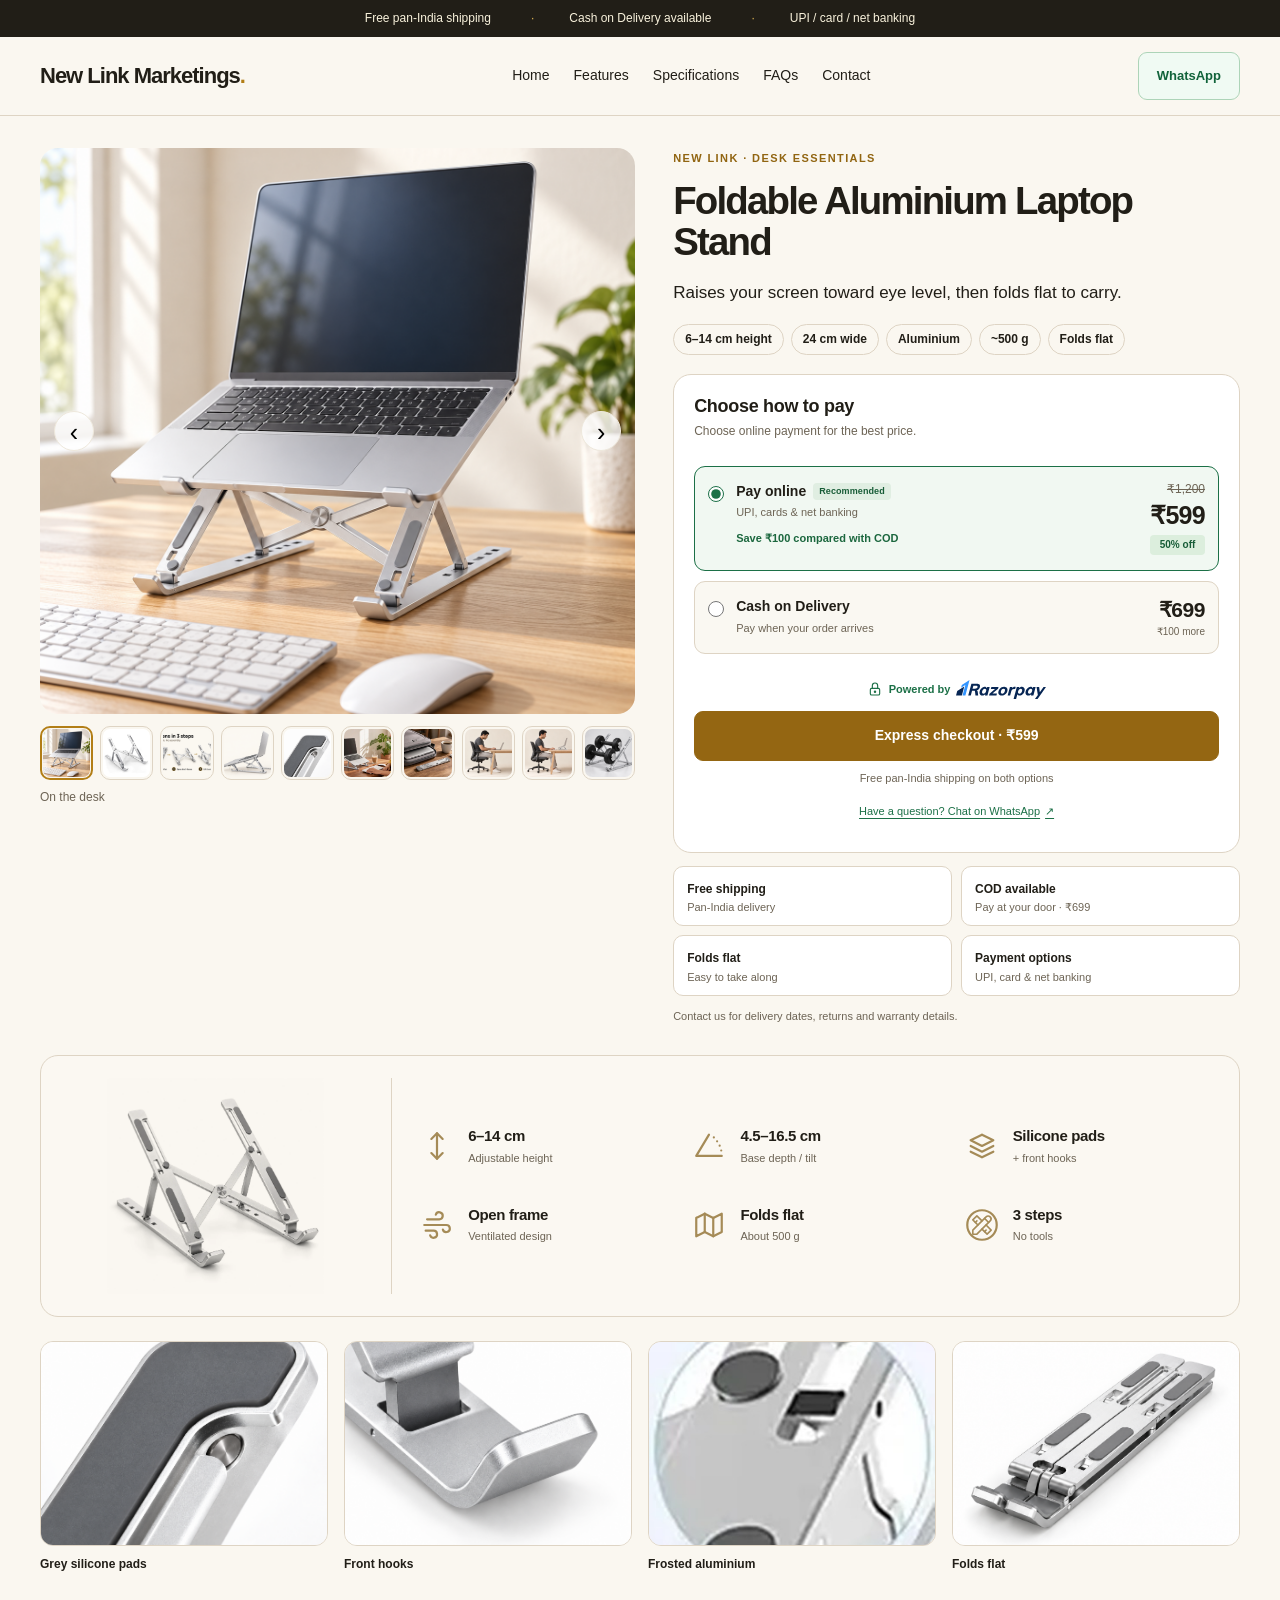
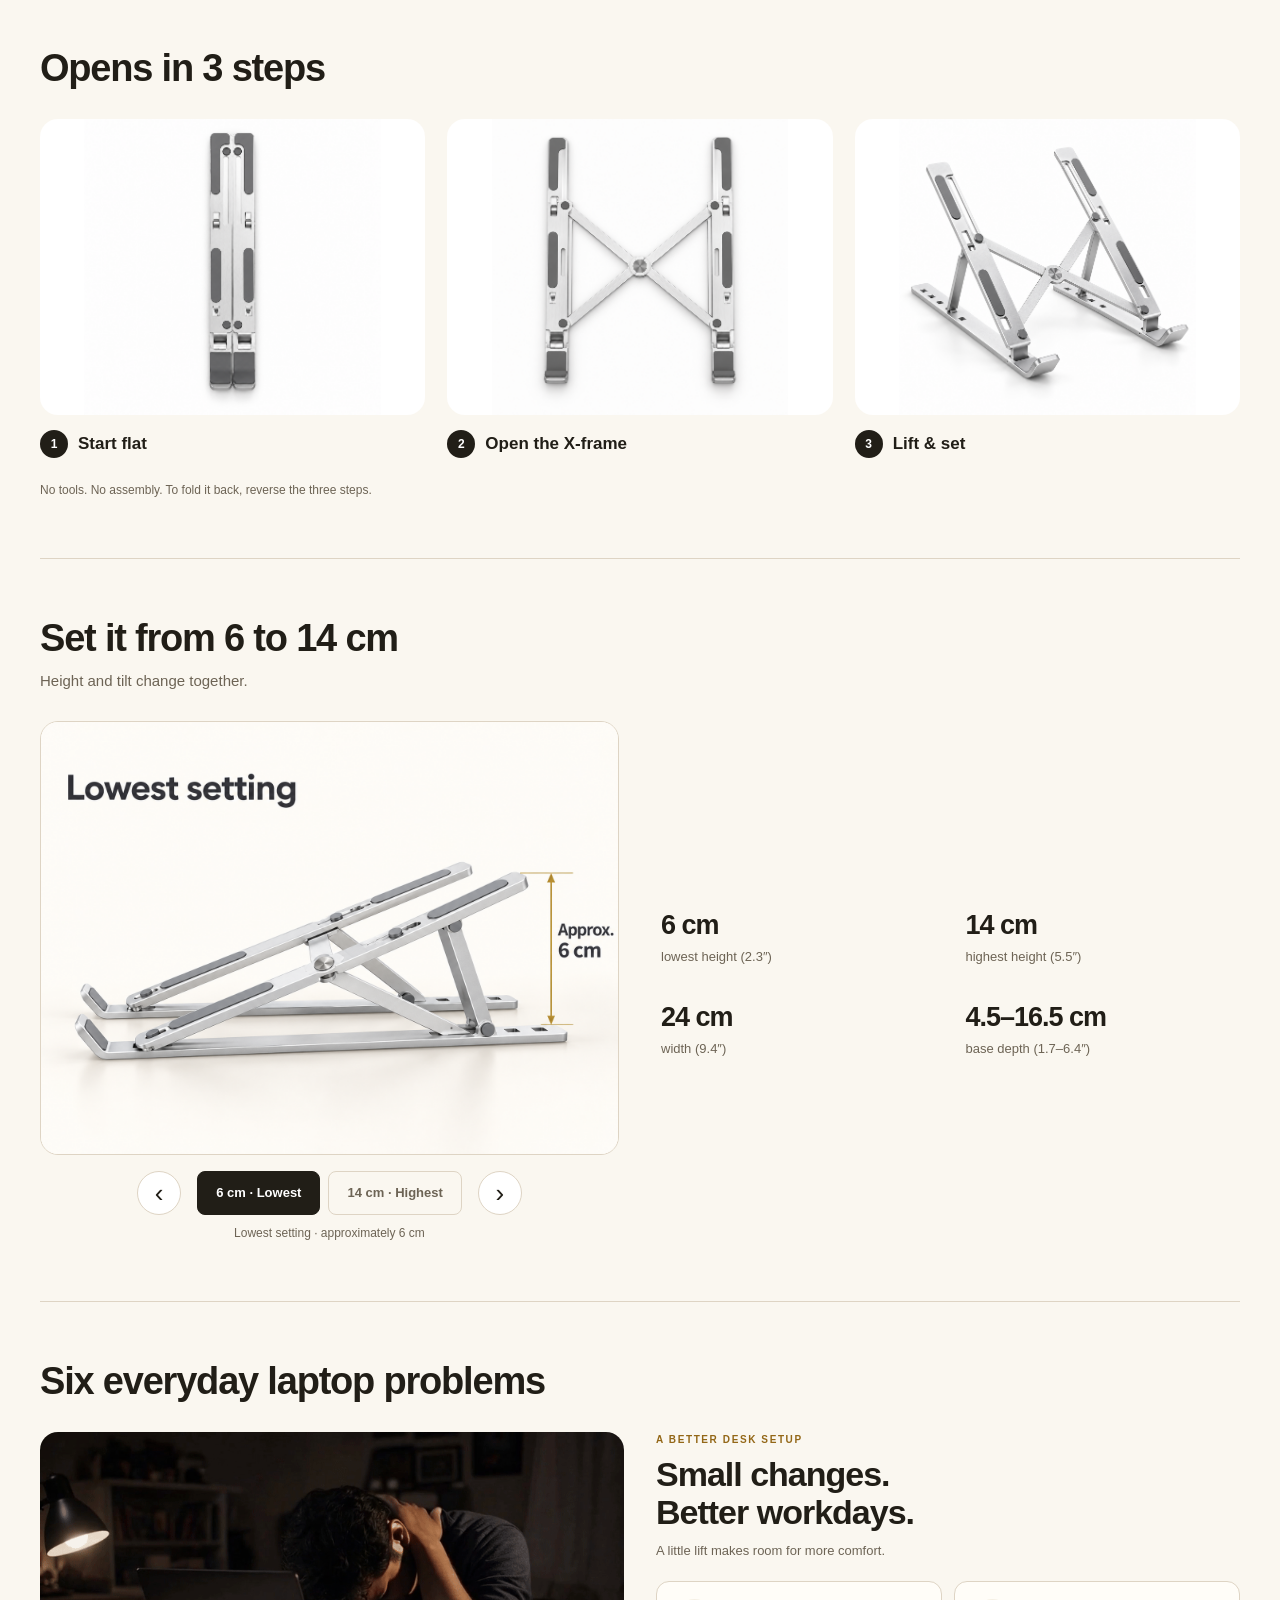
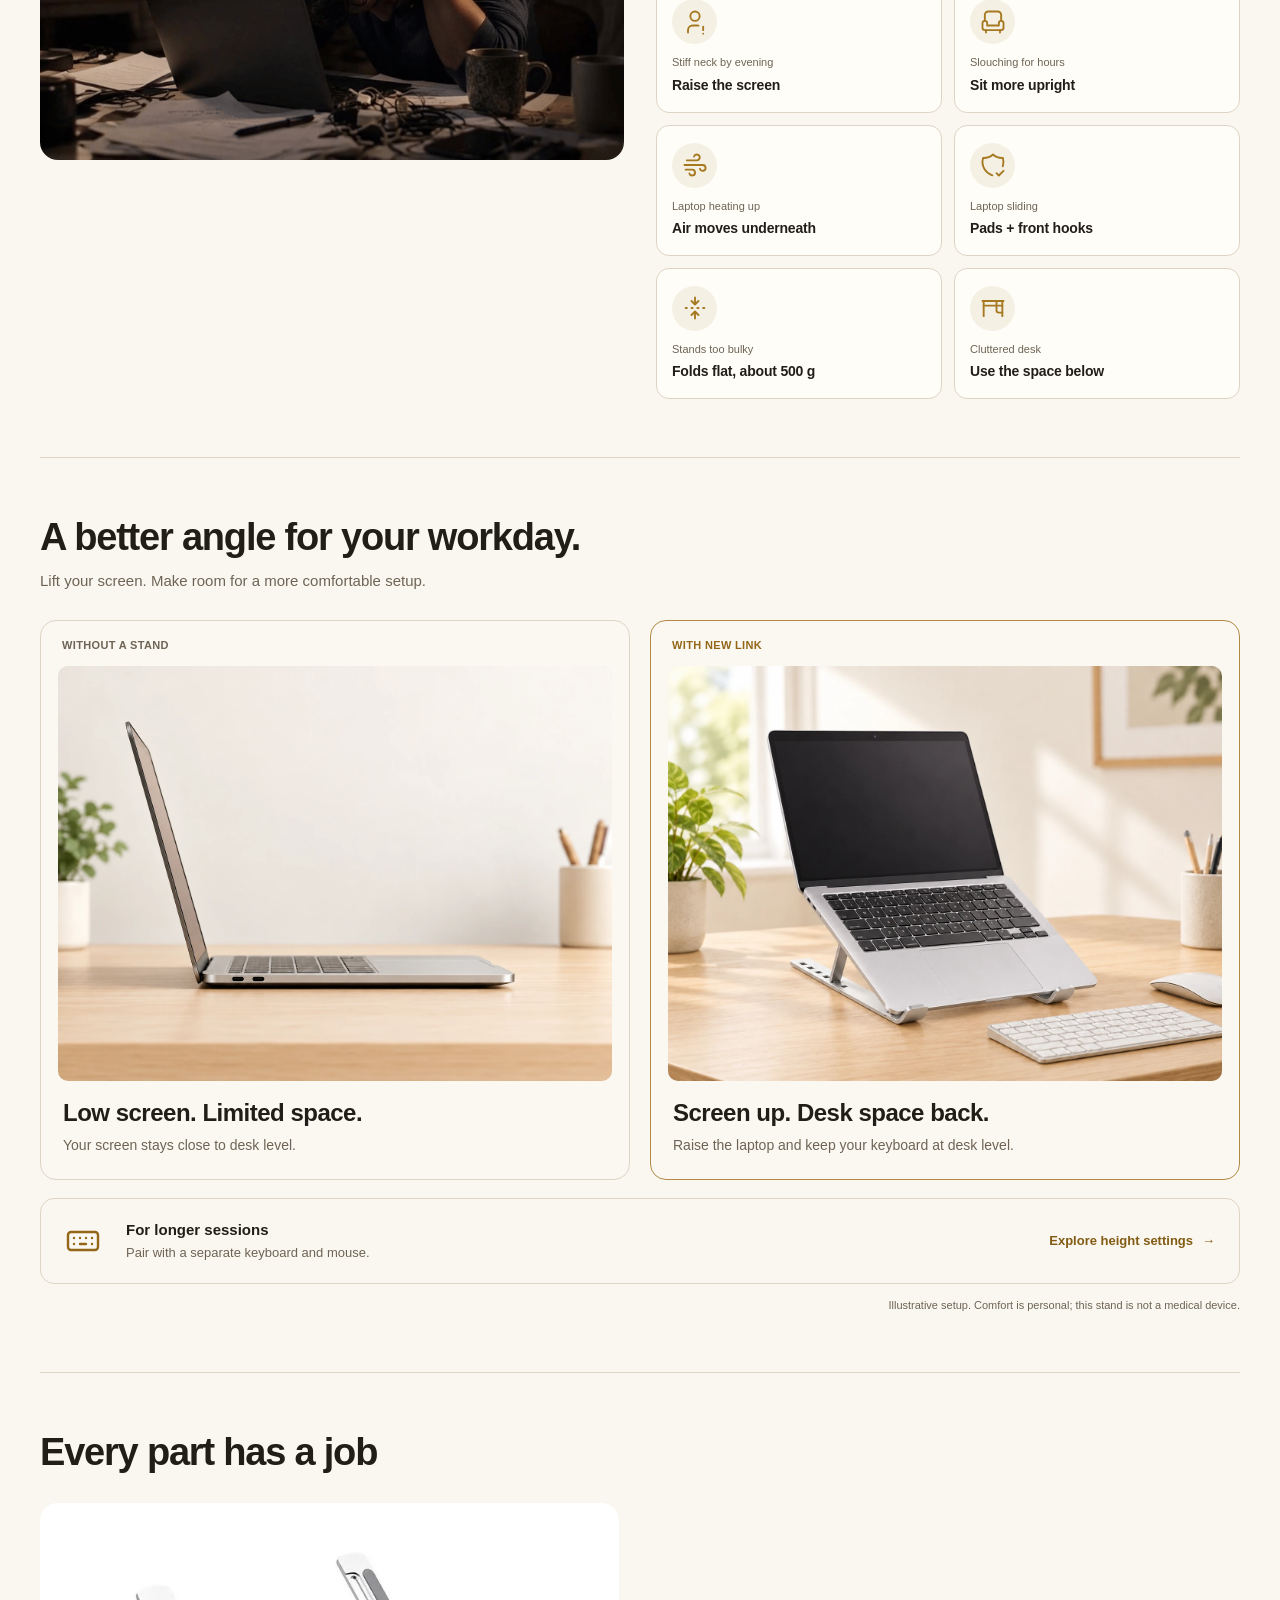
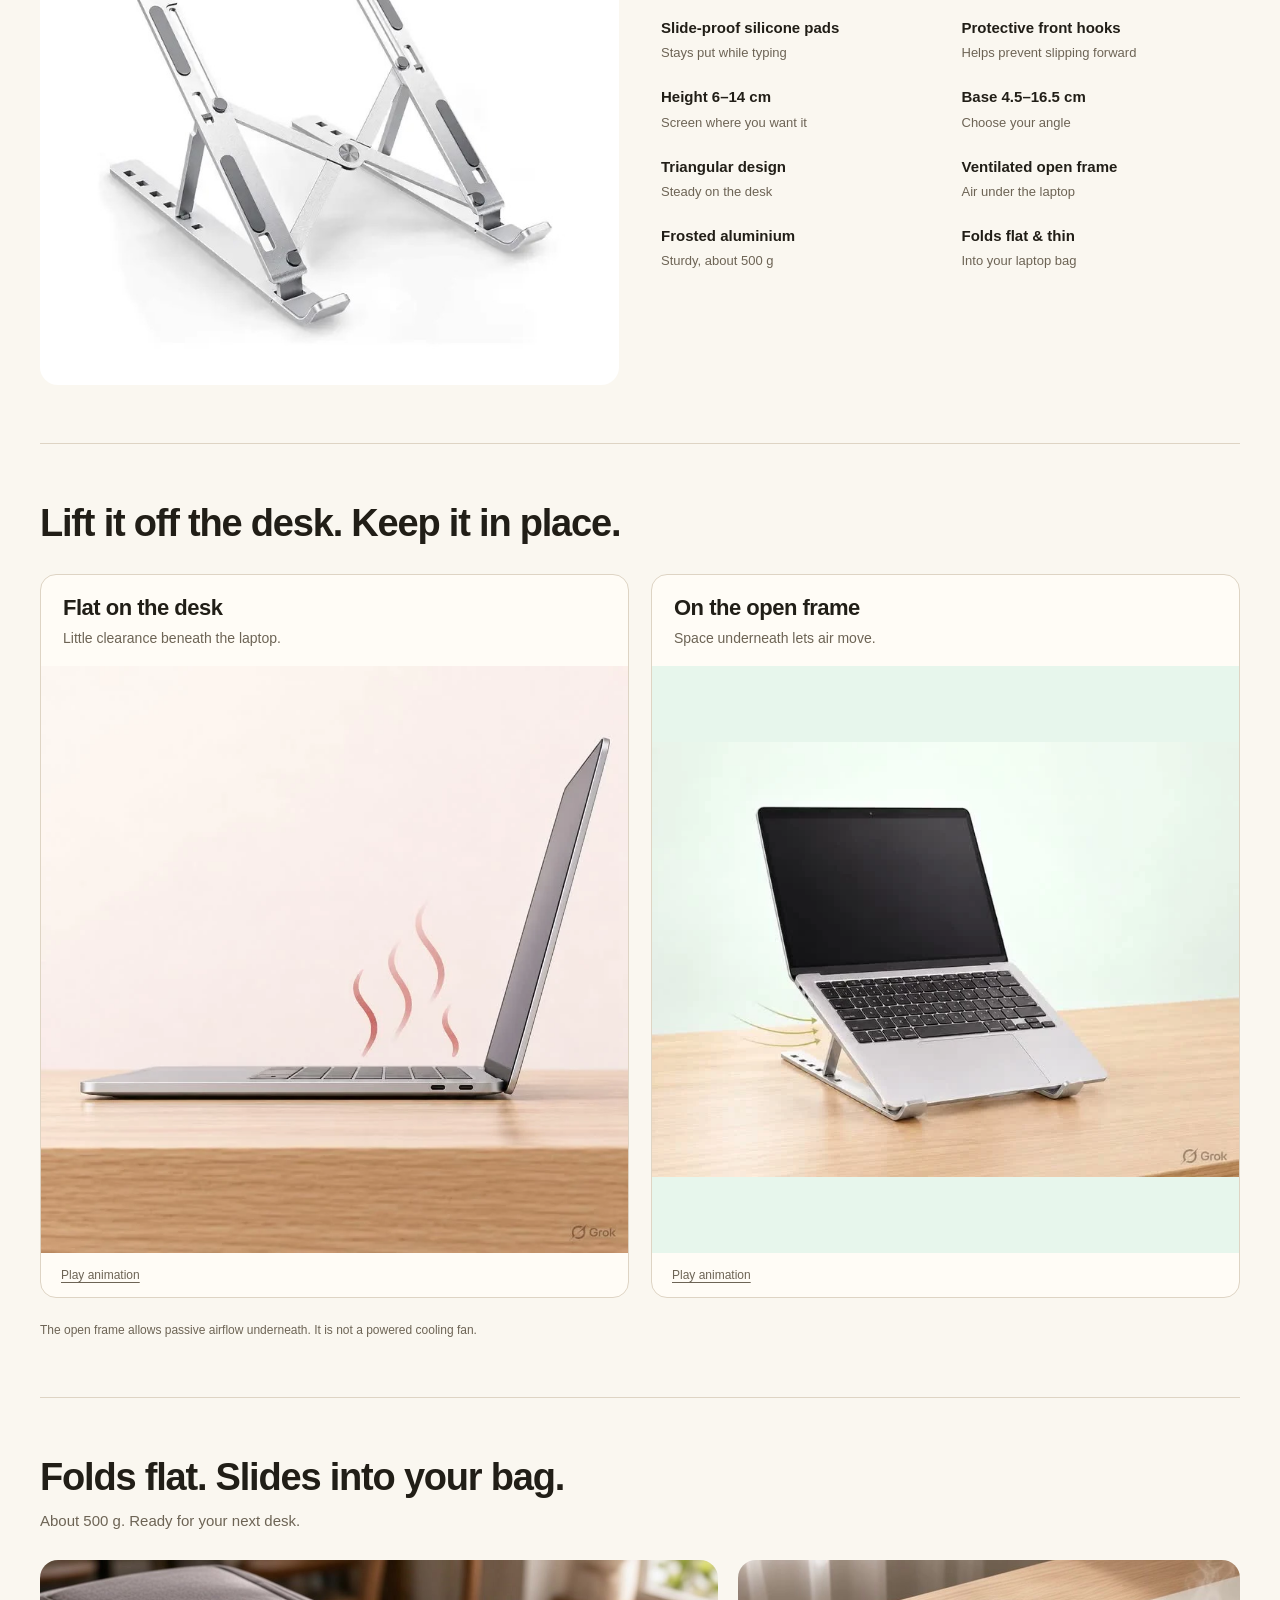
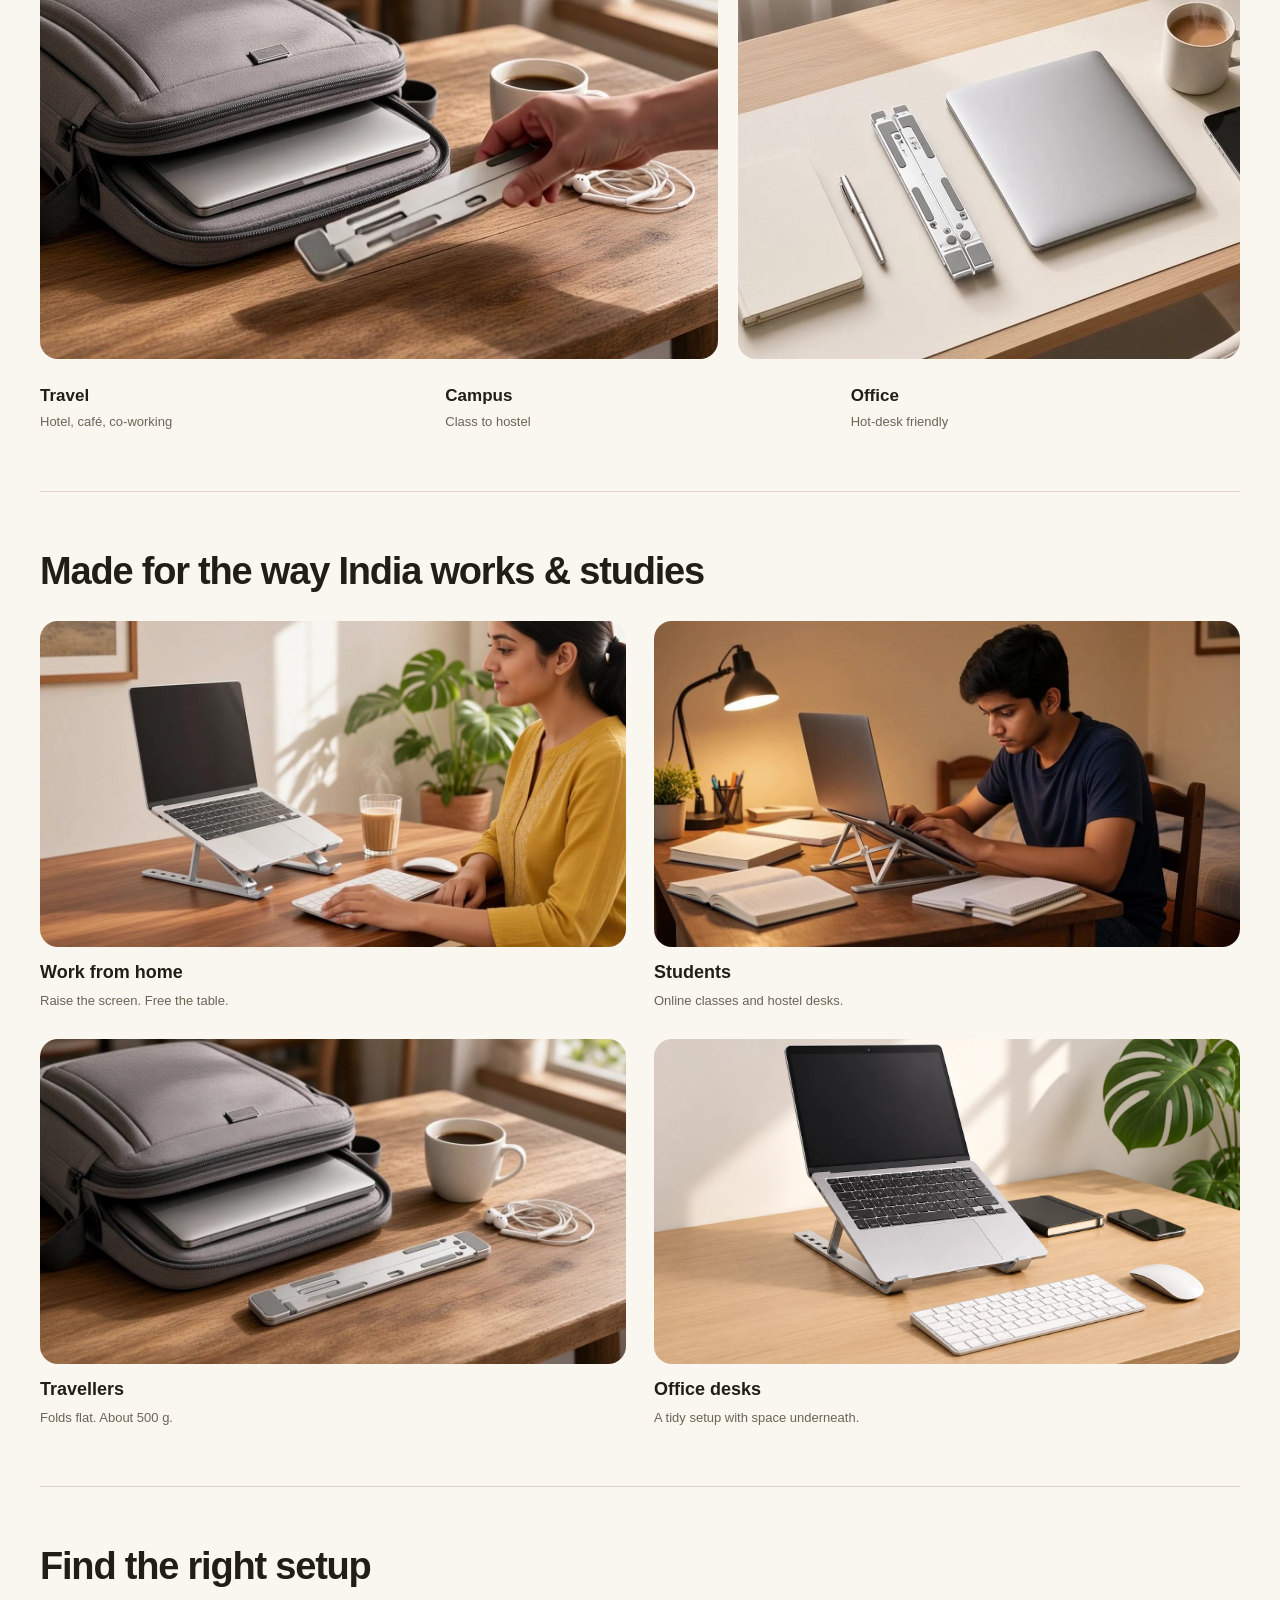
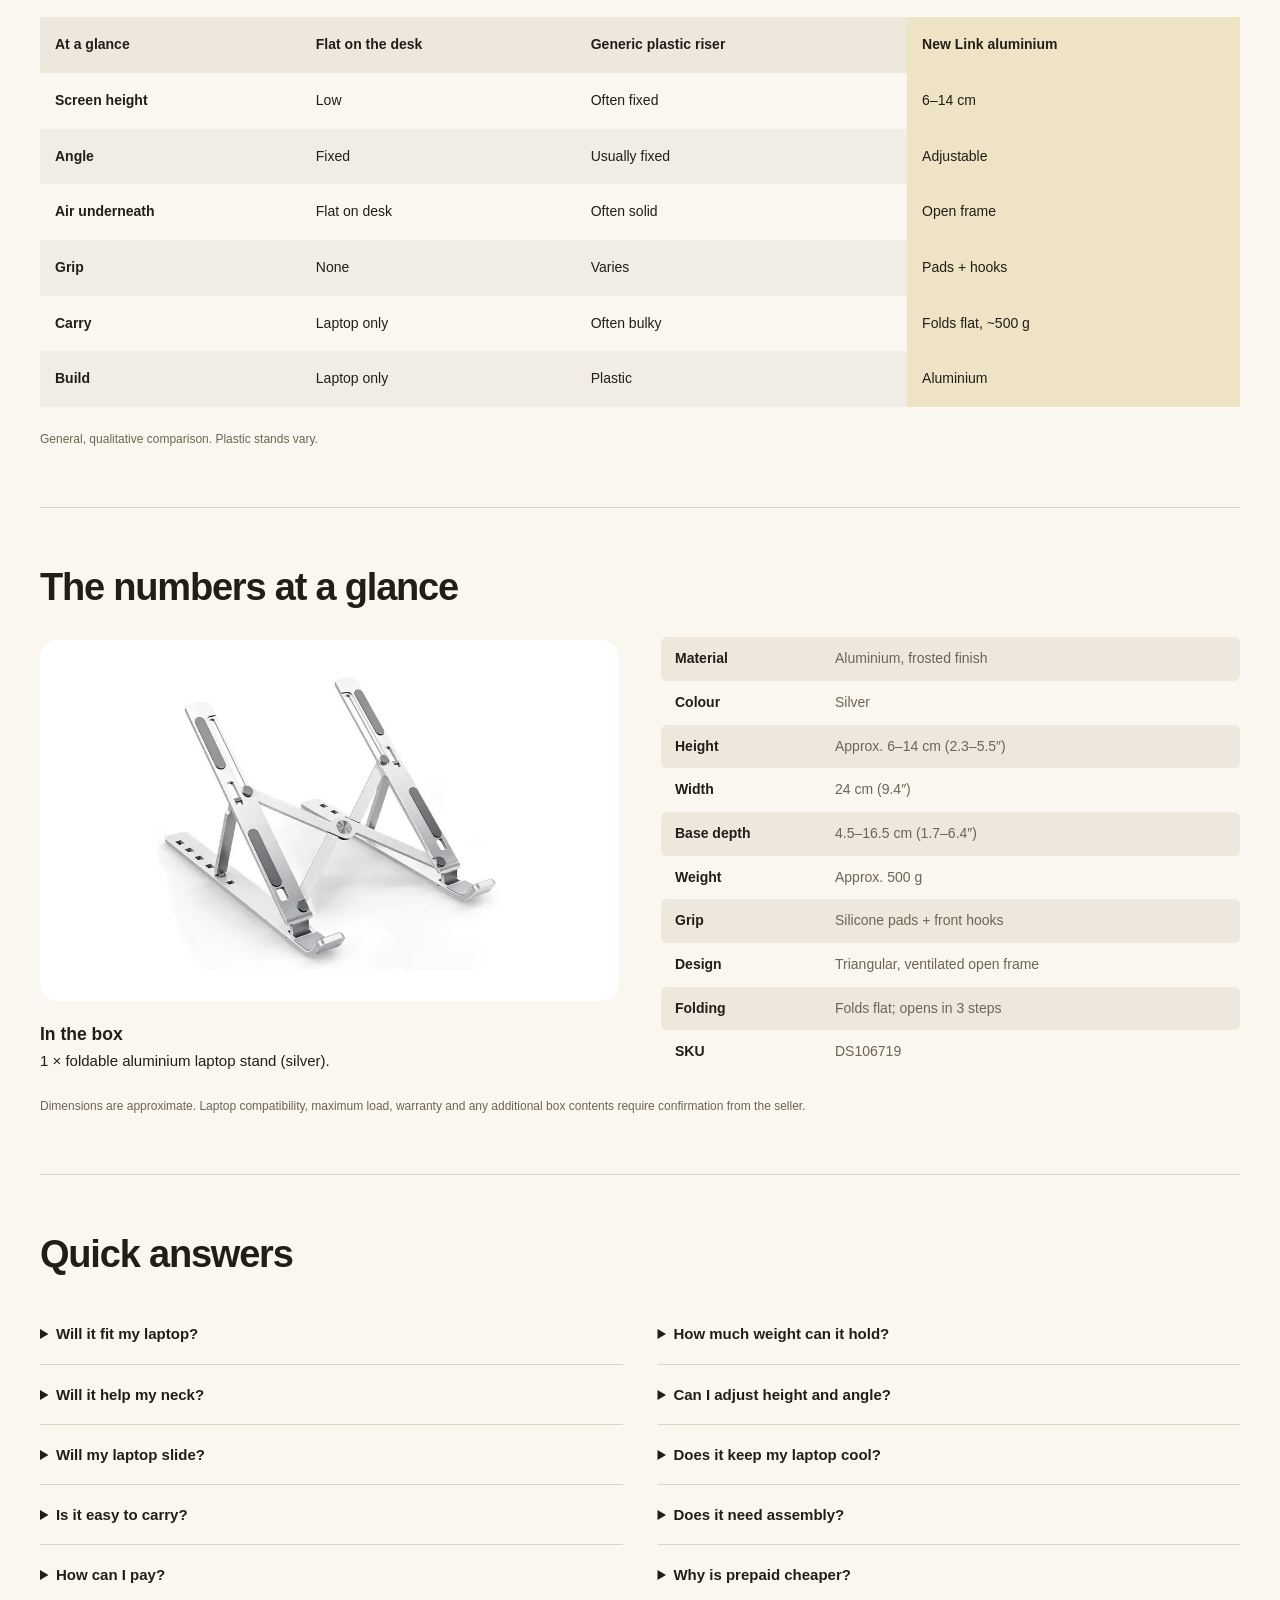
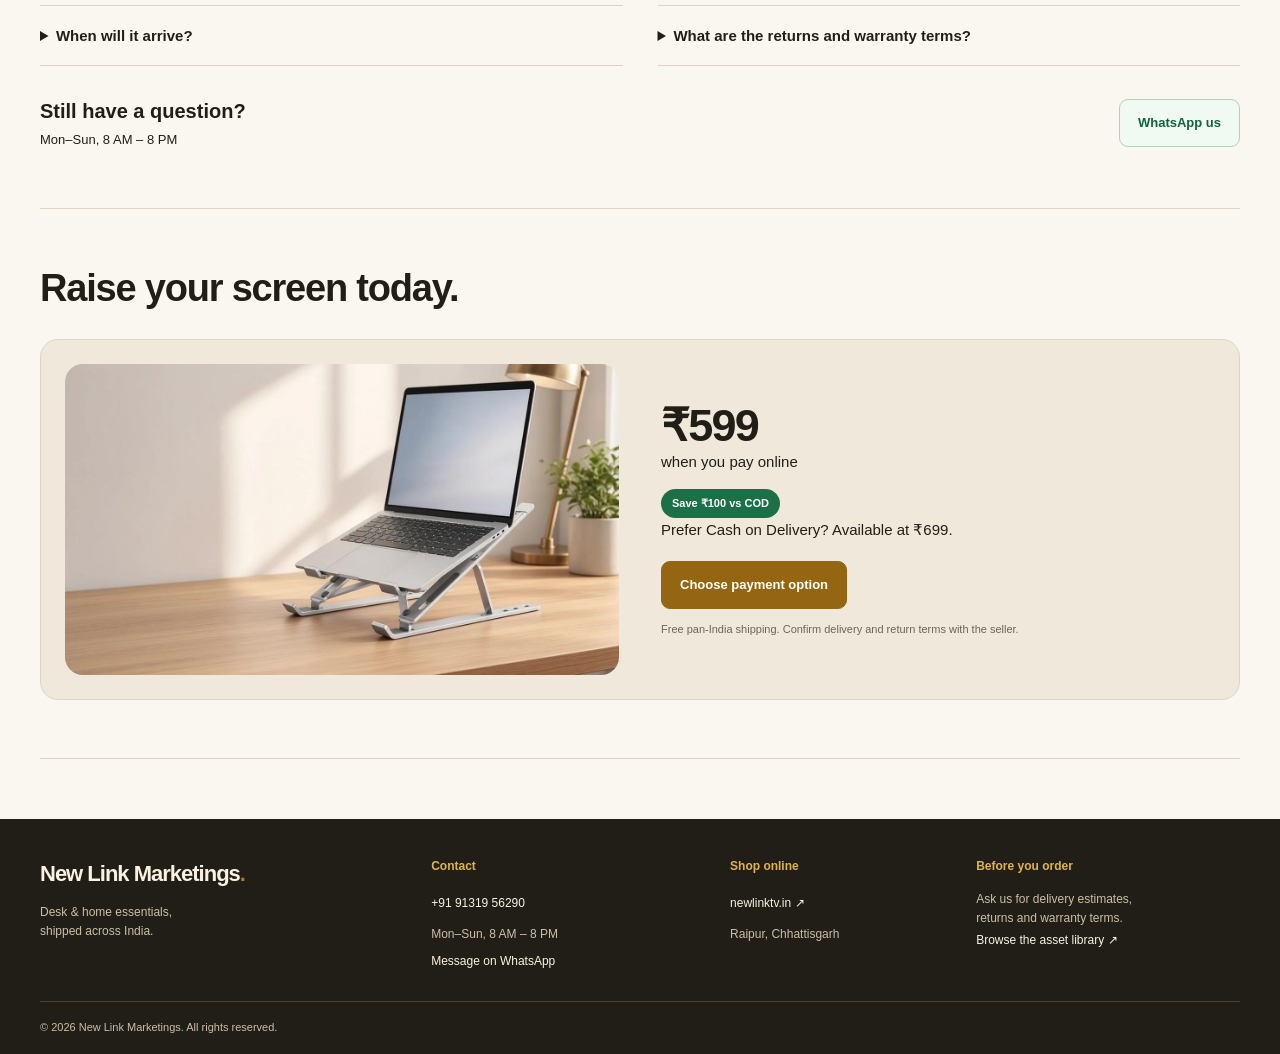
==== commit 8920e963: "Show payment option focus outline only for keyboard navigation" ====
--- a/index.html
+++ b/index.html
@@ -1 +1 @@
-<!doctype html><html lang="en-IN"><head><meta charset="utf-8"><meta name="viewport" content="width=device-width, initial-scale=1"><meta name="description" content="Foldable aluminium laptop stand from New Link Marketings. Adjustable 6–14 cm, silicone grip, about 500 g. ₹599 online or ₹699 COD."><title>Foldable Aluminium Laptop Stand | New Link Marketings</title><link rel="stylesheet" href="styles.css?v=28"><script src="payment-config.js?v=27" defer></script><script src="script.js?v=27" defer></script></head><body><a class="skip" href="#main">Skip to content</a><div class="announcement"><span>Free pan-India shipping</span><span>Cash on Delivery available</span><span>UPI / card / net banking</span></div><header><div class="nav wrap"><a href="#" class="brand">New Link Marketings<span>.</span></a><button id="menu-toggle" class="menu" aria-controls="navigation" aria-expanded="false">Menu</button><nav id="navigation" aria-label="Main navigation"><a href="#main">Home</a><a href="#features">Features</a><a href="#specs">Specifications</a><a href="#faq">FAQs</a><a href="#contact">Contact</a></nav><a class="button whatsapp nav-wa" href="https://wa.me/919131956290?text=Hi%2C%20I%20am%20interested%20in%20the%20foldable%20aluminium%20laptop%20stand." target="_blank" rel="noopener">WhatsApp</a></div></header><main id="main" class="wrap"><section class="hero"><div class="gallery"><div class="hero-photo"><img id="gallery-main" src="assets/hero-desk-generated.png" alt="Silver laptop on the aluminium X-frame stand in a naturally lit workspace" width="1254" height="1254" fetchpriority="high"><button class="gallery-arrow prev" aria-label="Previous product image">‹</button><button class="gallery-arrow next" aria-label="Next product image">›</button></div><div id="thumbnails" class="thumbnails" aria-label="Product images"></div><p id="gallery-caption" class="caption" aria-live="polite">On the desk</p></div><div class="hero-copy"><p class="eyebrow">NEW LINK · DESK ESSENTIALS</p><h1>Foldable Aluminium Laptop Stand</h1><p class="intro">Raises your screen toward eye level, then folds flat to carry.</p><div class="tags"><span>6–14 cm height</span><span>24 cm wide</span><span>Aluminium</span><span>~500 g</span><span>Folds flat</span></div><div class="buy-box purchase-options" aria-labelledby="payment-options-title"><div class="payment-options-heading"><h2 id="payment-options-title">Choose how to pay</h2><p>Choose online payment for the best price.</p></div><fieldset class="payment-variants"><legend class="visually-hidden">Payment option</legend><label class="payment-variant is-selected"><input type="radio" name="hero-payment" value="online" checked><span class="payment-variant-copy"><span class="payment-variant-title">Pay online <span class="payment-recommended">Recommended</span></span><span class="payment-variant-description">UPI, cards &amp; net banking</span><span class="payment-variant-saving">Save ₹100 compared with COD</span></span><span class="payment-variant-price"><span class="payment-compare"><span class="visually-hidden">Compare at </span><s>₹1,200</s></span>₹599<span class="payment-discount">50% off</span></span></label><label class="payment-variant payment-variant-cod"><input type="radio" name="hero-payment" value="cod"><span class="payment-variant-copy"><span class="payment-variant-title">Cash on Delivery</span><span class="payment-variant-description">Pay when your order arrives</span></span><span class="payment-variant-price">₹699<span class="payment-price-extra">₹100 more</span></span></label></fieldset><p class="payment-gateway" hidden><img src="assets/icons/payment-lock.svg" alt="" width="16" height="16"><span>Powered by</span><img class="razorpay-logo" src="assets/brand/razorpay-logo.svg" alt="Razorpay" width="90" height="20"></p><button type="button" class="button primary payment-main-button" data-order>Express checkout · ₹599</button><p class="payment-shipping">Free pan-India shipping on both options</p><a class="payment-help" href="https://wa.me/919131956290?text=Hi%2C%20I%20have%20a%20question%20about%20the%20laptop%20stand." target="_blank" rel="noopener">Have a question? Chat on WhatsApp <span aria-hidden="true">↗</span></a></div><div class="trust"><div><b>Free shipping</b><small>Pan-India delivery</small></div><div><b>COD available</b><small>Pay at your door · ₹699</small></div><div><b>Folds flat</b><small>Easy to take along</small></div><div><b>Payment options</b><small>UPI, card & net banking</small></div></div><p class="fine">Contact us for delivery dates, returns and warranty details.</p></div></section><section id="stand-benefits" class="feature-summary" aria-label="Stand at a glance"><div class="feature-summary-product"><img src="assets/benefits-stand.webp" alt="Open silver aluminium laptop stand with grey silicone pads" width="1254" height="1254" loading="lazy"></div><dl class="feature-summary-list"><div class="benefit-item"><img src="assets/icons/benefit-height.svg" alt="" width="34" height="34" loading="lazy"><div><dt>6–14 cm</dt><dd>Adjustable height</dd></div></div><div class="benefit-item"><img src="assets/icons/benefit-angle.svg" alt="" width="34" height="34" loading="lazy"><div><dt>4.5–16.5 cm</dt><dd>Base depth / tilt</dd></div></div><div class="benefit-item"><img src="assets/icons/benefit-silicone.svg" alt="" width="34" height="34" loading="lazy"><div><dt>Silicone pads</dt><dd>+ front hooks</dd></div></div><div class="benefit-item"><img src="assets/icons/benefit-airflow.svg" alt="" width="34" height="34" loading="lazy"><div><dt>Open frame</dt><dd>Ventilated design</dd></div></div><div class="benefit-item"><img src="assets/icons/benefit-fold.svg" alt="" width="34" height="34" loading="lazy"><div><dt>Folds flat</dt><dd>About 500 g</dd></div></div><div class="benefit-item"><img src="assets/icons/benefit-no-tools.svg" alt="" width="34" height="34" loading="lazy"><div><dt>3 steps</dt><dd>No tools</dd></div></div></dl></section><div class="details-grid"><figure><img src="assets/grey-silicone-pad-generated.png" alt="Grey silicone pads" class="" loading="lazy" width="1280" height="720"><figcaption>Grey silicone pads</figcaption></figure><figure><img src="assets/front-hook-v2.png" alt="Front hooks" class="" loading="lazy" width="1280" height="720"><figcaption>Front hooks</figcaption></figure><figure><img src="assets/frosted-aluminium.jpg" alt="Frosted aluminium" class="" loading="lazy" width="1280" height="720"><figcaption>Frosted aluminium</figcaption></figure><figure><img src="assets/folded-stand-generated.png" alt="Folds flat" class="" loading="lazy" width="1280" height="720"><figcaption>Folds flat</figcaption></figure></div><section id="setup" class="section"><div class="section-heading"><h2>Opens in 3 steps</h2></div><div class="steps"><figure><img src="assets/folded-top-view-generated.png" alt="Start flat: top view of the folded aluminium stand" class="" loading="lazy" width="1254" height="1254"><figcaption><span>1</span>Start flat</figcaption></figure><figure><img src="assets/x-frame-top-view-generated.png" alt="Open the X-frame: overhead view of the stand spread sideways and still flat" class="" loading="lazy" width="1254" height="1254"><figcaption><span>2</span>Open the X-frame</figcaption></figure><figure><img src="assets/raised-stand-generated.png" alt="Lift and set: fully raised aluminium stand with open triangular supports" class="" loading="lazy" width="1254" height="1254"><figcaption><span>3</span>Lift & set</figcaption></figure></div><p class="note">No tools. No assembly. To fold it back, reverse the three steps.</p></section><section id="height" class="section"><div class="section-heading"><h2>Set it from 6 to 14 cm</h2><p>Height and tilt change together.</p></div><div class="height-layout"><div class="height-carousel" role="region" aria-roledescription="carousel" aria-label="Adjustable stand height" tabindex="0"><div class="height-slides"><figure class="height-slide" role="group" aria-roledescription="slide" aria-label="1 of 2: Lowest setting"><img src="assets/height-low-6cm-generated.png" alt="Lowest setting: silver laptop stand at approximately 6 cm, with a vertical height marker" loading="lazy" width="1448" height="1086"></figure><figure class="height-slide" role="group" aria-roledescription="slide" aria-label="2 of 2: Highest setting" hidden><img src="assets/height-high-14cm-generated.png" alt="Highest setting: silver laptop stand at approximately 14 cm, with a vertical height marker" loading="lazy" width="1448" height="1086"></figure></div><div class="height-controls"><button type="button" class="height-prev" aria-label="Previous height illustration">‹</button><div class="height-choices" aria-label="Choose height illustration"><button type="button" data-height-slide="0" aria-pressed="true">6 cm · Lowest</button><button type="button" data-height-slide="1" aria-pressed="false">14 cm · Highest</button></div><button type="button" class="height-next" aria-label="Next height illustration">›</button></div><p class="height-status" aria-live="polite" aria-atomic="true">Lowest setting · approximately 6 cm</p></div><div class="measurements"><div><strong>6 cm</strong><p>lowest height (2.3″)</p></div><div><strong>14 cm</strong><p>highest height (5.5″)</p></div><div><strong>24 cm</strong><p>width (9.4″)</p></div><div><strong>4.5–16.5 cm</strong><p>base depth (1.7–6.4″)</p></div></div></div></section><section id="everyday" class="section"><div class="section-heading"><h2>Six everyday laptop problems</h2></div><div class="split everyday-layout"><img src="assets/neck-discomfort-loop.gif" alt="Person rubbing their neck while working over a flat laptop" class="everyday-media" loading="lazy" width="800" height="450"><div class="everyday-panel"><div class="everyday-heading"><p class="everyday-eyebrow">A better desk setup</p><h3>Small changes.<br>Better workdays.</h3><p>A little lift makes room for more comfort.</p></div><ul class="problem-grid" aria-label="Everyday problems and stand benefits"><li class="problem-card"><span class="problem-icon"><img src="assets/icons/neck-comfort.svg" alt="" width="32" height="32" loading="lazy"></span><p class="problem-label">Stiff neck by evening</p><h3>Raise the screen</h3></li><li class="problem-card"><span class="problem-icon"><img src="assets/icons/upright-posture.svg" alt="" width="32" height="32" loading="lazy"></span><p class="problem-label">Slouching for hours</p><h3>Sit more upright</h3></li><li class="problem-card"><span class="problem-icon"><img src="assets/icons/open-airflow.svg" alt="" width="32" height="32" loading="lazy"></span><p class="problem-label">Laptop heating up</p><h3>Air moves underneath</h3></li><li class="problem-card"><span class="problem-icon"><img src="assets/icons/secure-grip.svg" alt="" width="32" height="32" loading="lazy"></span><p class="problem-label">Laptop sliding</p><h3>Pads + front hooks</h3></li><li class="problem-card"><span class="problem-icon"><img src="assets/icons/fold-and-carry.svg" alt="" width="32" height="32" loading="lazy"></span><p class="problem-label">Stands too bulky</p><h3>Folds flat, about 500 g</h3></li><li class="problem-card"><span class="problem-icon"><img src="assets/icons/desk-space.svg" alt="" width="32" height="32" loading="lazy"></span><p class="problem-label">Cluttered desk</p><h3>Use the space below</h3></li></ul></div></div></section><section id="posture" class="section setup-comparison" aria-labelledby="comparison-title"><div class="section-heading"><h2 id="comparison-title">A better angle for your workday.</h2><p>Lift your screen. Make room for a more comfortable setup.</p></div><div class="setup-comparison-grid"><figure class="setup-option"><p class="setup-option-label">Without a stand</p><img src="assets/comparison-flat-desk.webp" alt="Side view of a silver laptop resting flat on an oak desk" width="1448" height="1086" loading="lazy"><figcaption><h3>Low screen. Limited space.</h3><p>Your screen stays close to desk level.</p></figcaption></figure><figure class="setup-option setup-option-raised"><p class="setup-option-label">With New Link</p><img src="assets/comparison-raised-stand-v2.webp" alt="Silver laptop seated in the aluminium stand’s retaining hooks, with a separate keyboard and mouse" width="1448" height="1086" loading="lazy"><figcaption><h3>Screen up. Desk space back.</h3><p>Raise the laptop and keep your keyboard at desk level.</p></figcaption></figure></div><aside class="setup-session-tip" aria-label="Longer-session setup tip"><img src="assets/icons/keyboard.svg" alt="" width="36" height="36" loading="lazy"><div><h3>For longer sessions</h3><p>Pair with a separate keyboard and mouse.</p></div><a href="#height">Explore height settings <span aria-hidden="true">→</span></a></aside><p class="setup-comparison-note">Illustrative setup. Comfort is personal; this stand is not a medical device.</p></section><section id="features" class="section"><div class="section-heading"><h2>Every part has a job</h2></div><div class="split"><div class="product-image"><img src="assets/stand-product.jpg" alt="Silver X-frame laptop stand with silicone pads" class="" loading="lazy" width="1280" height="720"></div><div class="feature-list"><div><h3>Slide-proof silicone pads</h3><p>Stays put while typing</p></div><div><h3>Protective front hooks</h3><p>Helps prevent slipping forward</p></div><div><h3>Height 6–14 cm</h3><p>Screen where you want it</p></div><div><h3>Base 4.5–16.5 cm</h3><p>Choose your angle</p></div><div><h3>Triangular design</h3><p>Steady on the desk</p></div><div><h3>Ventilated open frame</h3><p>Air under the laptop</p></div><div><h3>Frosted aluminium</h3><p>Sturdy, about 500 g</p></div><div><h3>Folds flat & thin</h3><p>Into your laptop bag</p></div></div></div></section><section id="airflow" class="section"><div class="section-heading"><h2>Lift it off the desk. Keep it in place.</h2></div><div class="airflow-comparison"><figure class="airflow-option"><figcaption><h3>Flat on the desk</h3><p>Little clearance beneath the laptop.</p></figcaption><div class="airflow-media airflow-media-flat"><video id="flat-desk-video" autoplay loop muted playsinline preload="metadata" poster="assets/flat-desk-warmth-poster.webp" width="800" height="800" aria-label="Illustration of a laptop resting flat on a desk, with animated warmth indicators"><source src="assets/flat-desk-warmth-loop.mp4" type="video/mp4"><img src="assets/flat-desk-warmth-poster.webp" alt="Laptop flat on a desk with conceptual warmth indicators" width="960" height="960"></video></div><button type="button" class="airflow-animation-toggle" aria-controls="flat-desk-video">Pause animation</button></figure><figure class="airflow-option"><figcaption><h3>On the open frame</h3><p>Space underneath lets air move.</p></figcaption><div class="airflow-media airflow-media-open"><video id="open-frame-video" autoplay loop muted playsinline preload="metadata" poster="assets/open-frame-airflow-poster.webp" width="800" height="592" aria-label="Illustration of passive airflow under a laptop supported by an open aluminium stand"><source src="assets/open-frame-airflow-loop.mp4" type="video/mp4"><img src="assets/open-frame-airflow-poster.webp" alt="Raised laptop on an open frame with conceptual airflow indicators" width="800" height="592"></video></div><button type="button" class="airflow-animation-toggle" aria-controls="open-frame-video">Pause animation</button></figure></div><p class="note">The open frame allows passive airflow underneath. It is not a powered cooling fan.</p></section><section id="carry" class="section"><div class="section-heading"><h2>Folds flat. Slides into your bag.</h2><p>About 500 g. Ready for your next desk.</p></div><div class="carry-grid"><img src="assets/fold-into-bag.jpg" alt="Hand placing the folded stand into a laptop bag" class="" loading="lazy" width="1280" height="720"><img src="assets/desk-flatlay.jpg" alt="Folded stand beside laptop and desk essentials" class="" loading="lazy" width="1280" height="720"></div><div class="use-labels"><p><b>Travel</b>Hotel, café, co-working</p><p><b>Campus</b>Class to hostel</p><p><b>Office</b>Hot-desk friendly</p></div></section><section id="who" class="section"><div class="section-heading"><h2>Made for the way India works & studies</h2></div><div class="lifestyle-grid"><figure><img src="assets/lifestyle-home.jpg" alt="Work from home" class="" loading="lazy" width="1280" height="720"><figcaption><h3>Work from home</h3><p>Raise the screen. Free the table.</p></figcaption></figure><figure><img src="assets/lifestyle-student.jpg" alt="Students" class="" loading="lazy" width="1280" height="720"><figcaption><h3>Students</h3><p>Online classes and hostel desks.</p></figcaption></figure><figure><img src="assets/travel-bag.jpg" alt="Travellers" class="" loading="lazy" width="1280" height="720"><figcaption><h3>Travellers</h3><p>Folds flat. About 500 g.</p></figcaption></figure><figure><img src="assets/office-desk-corrected.webp" alt="Office desk with a laptop properly seated on the aluminium stand, external keyboard and mouse" class="" loading="lazy" width="1586" height="992"><figcaption><h3>Office desks</h3><p>A tidy setup with space underneath.</p></figcaption></figure></div></section><section id="compare" class="section"><div class="section-heading"><h2>Find the right setup</h2></div><div class="table-wrap"><table><thead><tr><th scope="col">At a glance</th><th scope="col">Flat on the desk</th><th scope="col">Generic plastic riser</th><th scope="col">New Link aluminium</th></tr></thead><tbody><tr><th scope="row">Screen height</th><td>Low</td><td>Often fixed</td><td>6–14 cm</td></tr><tr><th scope="row">Angle</th><td>Fixed</td><td>Usually fixed</td><td>Adjustable</td></tr><tr><th scope="row">Air underneath</th><td>Flat on desk</td><td>Often solid</td><td>Open frame</td></tr><tr><th scope="row">Grip</th><td>None</td><td>Varies</td><td>Pads + hooks</td></tr><tr><th scope="row">Carry</th><td>Laptop only</td><td>Often bulky</td><td>Folds flat, ~500 g</td></tr><tr><th scope="row">Build</th><td>Laptop only</td><td>Plastic</td><td>Aluminium</td></tr></tbody></table></div><p class="note">General, qualitative comparison. Plastic stands vary.</p></section><section id="specs" class="section"><div class="section-heading"><h2>The numbers at a glance</h2></div><div class="split"><div><img src="assets/stand-product.jpg" alt="Open aluminium laptop stand" class="spec-product" loading="lazy" width="1280" height="720"><h3>In the box</h3><p>1 × foldable aluminium laptop stand (silver).</p></div><dl class="specifications"><div><dt>Material</dt><dd>Aluminium, frosted finish</dd></div><div><dt>Colour</dt><dd>Silver</dd></div><div><dt>Height</dt><dd>Approx. 6–14 cm (2.3–5.5″)</dd></div><div><dt>Width</dt><dd>24 cm (9.4″)</dd></div><div><dt>Base depth</dt><dd>4.5–16.5 cm (1.7–6.4″)</dd></div><div><dt>Weight</dt><dd>Approx. 500 g</dd></div><div><dt>Grip</dt><dd>Silicone pads + front hooks</dd></div><div><dt>Design</dt><dd>Triangular, ventilated open frame</dd></div><div><dt>Folding</dt><dd>Folds flat; opens in 3 steps</dd></div><div><dt>SKU</dt><dd>DS106719</dd></div></dl></div><p class="note">Dimensions are approximate. Laptop compatibility, maximum load, warranty and any additional box contents require confirmation from the seller.</p></section><section id="faq" class="section"><div class="section-heading"><h2>Quick answers</h2></div><div class="faq-grid"><details><summary>Will it fit my laptop?</summary><p>The stand is 24 cm wide with front hooks. Contact us to confirm compatibility with your laptop model.</p></details><details><summary>How much weight can it hold?</summary><p>Please contact us for the confirmed maximum load before ordering.</p></details><details><summary>Will it help my neck?</summary><p>It helps raise your screen toward eye level. It is not a medical device. For longer sessions, use a separate keyboard and mouse.</p></details><details><summary>Can I adjust height and angle?</summary><p>Yes. Height is approximately 6–14 cm, with a base depth of 4.5–16.5 cm. Height and tilt change together.</p></details><details><summary>Will my laptop slide?</summary><p>Silicone pads provide grip, and the front hooks support the laptop edge.</p></details><details><summary>Does it keep my laptop cool?</summary><p>The open frame lets air move underneath. It is not a fan.</p></details><details><summary>Is it easy to carry?</summary><p>It folds flat and thin and weighs about 500 g.</p></details><details><summary>Does it need assembly?</summary><p>No tools or assembly. Open it in three steps.</p></details><details><summary>How can I pay?</summary><p>The listed price is ₹599 online via UPI, card or net banking, or ₹699 with Cash on Delivery. Contact the seller to arrange payment.</p></details><details><summary>Why is prepaid cheaper?</summary><p>The ₹100 difference reflects extra COD handling and cash-collection costs.</p></details><details><summary>When will it arrive?</summary><p>Shipping is free across India. Contact us with your PIN code for dispatch and delivery estimates.</p></details><details><summary>What are the returns and warranty terms?</summary><p>The PDF leaves the return window and warranty unconfirmed. Please ask the seller for the current terms before purchase.</p></details></div><div class="question"><div><h3>Still have a question?</h3><p>Mon–Sun, 8 AM – 8 PM</p></div><a class="button whatsapp" href="https://wa.me/919131956290?text=Hi%2C%20I%20am%20interested%20in%20the%20foldable%20aluminium%20laptop%20stand." target="_blank" rel="noopener">WhatsApp us</a></div></section><section id="order" class="section"><div class="section-heading"><h2>Raise your screen today.</h2></div><div class="split order-panel"><img src="assets/hero-desk.jpg" alt="Laptop raised on a foldable silver stand" class="" loading="lazy" width="1280" height="720"><div><strong class="price">₹599</strong><p>when you pay online</p><span class="saving">Save ₹100 vs COD</span><p>Prefer Cash on Delivery? Available at ₹699.</p><button class="button primary" data-order>Choose payment option</button><p class="fine">Free pan-India shipping. Confirm delivery and return terms with the seller.</p></div></div></section></main><footer id="contact"><div class="wrap footer-grid"><div><a class="brand" href="#">New Link Marketings<span>.</span></a><p>Desk & home essentials,<br>shipped across India.</p></div><div><h3>Contact</h3><a href="tel:+919131956290">+91 91319 56290</a><p>Mon–Sun, 8 AM – 8 PM</p><a class="text-link" href="https://wa.me/919131956290?text=Hi%2C%20I%20am%20interested%20in%20the%20foldable%20aluminium%20laptop%20stand." target="_blank" rel="noopener">Message on WhatsApp</a></div><div><h3>Shop online</h3><a href="https://newlinktv.in" target="_blank" rel="noopener">newlinktv.in ↗</a><p>Raipur, Chhattisgarh</p></div><div><h3>Before you order</h3><p>Ask us for delivery estimates,<br>returns and warranty terms.</p><a href="assets.html">Browse the asset library ↗</a></div></div><div class="wrap footer-bottom">© 2026 New Link Marketings. All rights reserved.</div></footer><div class="mobile-buy"><div><b>₹599 <small>online</small></b><small>COD ₹699 · Free shipping</small></div><button class="button primary" data-order>Buy now</button></div><dialog id="order-dialog"><form method="dialog"><button class="close" aria-label="Close order options">×</button></form><h2>Arrange your order</h2><p id="order-payment-summary">Online payment · ₹599. Contact New Link to confirm availability and arrange your payment.</p><fieldset><legend>Payment preference</legend><label><input type="radio" name="payment" value="online" checked> Online payment <b>₹599</b></label><label><input type="radio" name="payment" value="cod"> Cash on Delivery <b>₹699</b></label></fieldset><a id="order-whatsapp" class="button whatsapp" target="_blank" rel="noopener">Continue on WhatsApp</a><p class="fine">For online payment, ask New Link for their Razorpay payment link after confirming your order. No payment is collected on this page.</p></dialog></body></html>+<!doctype html><html lang="en-IN"><head><meta charset="utf-8"><meta name="viewport" content="width=device-width, initial-scale=1"><meta name="description" content="Foldable aluminium laptop stand from New Link Marketings. Adjustable 6–14 cm, silicone grip, about 500 g. ₹599 online or ₹699 COD."><title>Foldable Aluminium Laptop Stand | New Link Marketings</title><link rel="stylesheet" href="styles.css?v=29"><script src="payment-config.js?v=27" defer></script><script src="script.js?v=27" defer></script></head><body><a class="skip" href="#main">Skip to content</a><div class="announcement"><span>Free pan-India shipping</span><span>Cash on Delivery available</span><span>UPI / card / net banking</span></div><header><div class="nav wrap"><a href="#" class="brand">New Link Marketings<span>.</span></a><button id="menu-toggle" class="menu" aria-controls="navigation" aria-expanded="false">Menu</button><nav id="navigation" aria-label="Main navigation"><a href="#main">Home</a><a href="#features">Features</a><a href="#specs">Specifications</a><a href="#faq">FAQs</a><a href="#contact">Contact</a></nav><a class="button whatsapp nav-wa" href="https://wa.me/919131956290?text=Hi%2C%20I%20am%20interested%20in%20the%20foldable%20aluminium%20laptop%20stand." target="_blank" rel="noopener">WhatsApp</a></div></header><main id="main" class="wrap"><section class="hero"><div class="gallery"><div class="hero-photo"><img id="gallery-main" src="assets/hero-desk-generated.png" alt="Silver laptop on the aluminium X-frame stand in a naturally lit workspace" width="1254" height="1254" fetchpriority="high"><button class="gallery-arrow prev" aria-label="Previous product image">‹</button><button class="gallery-arrow next" aria-label="Next product image">›</button></div><div id="thumbnails" class="thumbnails" aria-label="Product images"></div><p id="gallery-caption" class="caption" aria-live="polite">On the desk</p></div><div class="hero-copy"><p class="eyebrow">NEW LINK · DESK ESSENTIALS</p><h1>Foldable Aluminium Laptop Stand</h1><p class="intro">Raises your screen toward eye level, then folds flat to carry.</p><div class="tags"><span>6–14 cm height</span><span>24 cm wide</span><span>Aluminium</span><span>~500 g</span><span>Folds flat</span></div><div class="buy-box purchase-options" aria-labelledby="payment-options-title"><div class="payment-options-heading"><h2 id="payment-options-title">Choose how to pay</h2><p>Choose online payment for the best price.</p></div><fieldset class="payment-variants"><legend class="visually-hidden">Payment option</legend><label class="payment-variant is-selected"><input type="radio" name="hero-payment" value="online" checked><span class="payment-variant-copy"><span class="payment-variant-title">Pay online <span class="payment-recommended">Recommended</span></span><span class="payment-variant-description">UPI, cards &amp; net banking</span><span class="payment-variant-saving">Save ₹100 compared with COD</span></span><span class="payment-variant-price"><span class="payment-compare"><span class="visually-hidden">Compare at </span><s>₹1,200</s></span>₹599<span class="payment-discount">50% off</span></span></label><label class="payment-variant payment-variant-cod"><input type="radio" name="hero-payment" value="cod"><span class="payment-variant-copy"><span class="payment-variant-title">Cash on Delivery</span><span class="payment-variant-description">Pay when your order arrives</span></span><span class="payment-variant-price">₹699<span class="payment-price-extra">₹100 more</span></span></label></fieldset><p class="payment-gateway" hidden><img src="assets/icons/payment-lock.svg" alt="" width="16" height="16"><span>Powered by</span><img class="razorpay-logo" src="assets/brand/razorpay-logo.svg" alt="Razorpay" width="90" height="20"></p><button type="button" class="button primary payment-main-button" data-order>Express checkout · ₹599</button><p class="payment-shipping">Free pan-India shipping on both options</p><a class="payment-help" href="https://wa.me/919131956290?text=Hi%2C%20I%20have%20a%20question%20about%20the%20laptop%20stand." target="_blank" rel="noopener">Have a question? Chat on WhatsApp <span aria-hidden="true">↗</span></a></div><div class="trust"><div><b>Free shipping</b><small>Pan-India delivery</small></div><div><b>COD available</b><small>Pay at your door · ₹699</small></div><div><b>Folds flat</b><small>Easy to take along</small></div><div><b>Payment options</b><small>UPI, card & net banking</small></div></div><p class="fine">Contact us for delivery dates, returns and warranty details.</p></div></section><section id="stand-benefits" class="feature-summary" aria-label="Stand at a glance"><div class="feature-summary-product"><img src="assets/benefits-stand.webp" alt="Open silver aluminium laptop stand with grey silicone pads" width="1254" height="1254" loading="lazy"></div><dl class="feature-summary-list"><div class="benefit-item"><img src="assets/icons/benefit-height.svg" alt="" width="34" height="34" loading="lazy"><div><dt>6–14 cm</dt><dd>Adjustable height</dd></div></div><div class="benefit-item"><img src="assets/icons/benefit-angle.svg" alt="" width="34" height="34" loading="lazy"><div><dt>4.5–16.5 cm</dt><dd>Base depth / tilt</dd></div></div><div class="benefit-item"><img src="assets/icons/benefit-silicone.svg" alt="" width="34" height="34" loading="lazy"><div><dt>Silicone pads</dt><dd>+ front hooks</dd></div></div><div class="benefit-item"><img src="assets/icons/benefit-airflow.svg" alt="" width="34" height="34" loading="lazy"><div><dt>Open frame</dt><dd>Ventilated design</dd></div></div><div class="benefit-item"><img src="assets/icons/benefit-fold.svg" alt="" width="34" height="34" loading="lazy"><div><dt>Folds flat</dt><dd>About 500 g</dd></div></div><div class="benefit-item"><img src="assets/icons/benefit-no-tools.svg" alt="" width="34" height="34" loading="lazy"><div><dt>3 steps</dt><dd>No tools</dd></div></div></dl></section><div class="details-grid"><figure><img src="assets/grey-silicone-pad-generated.png" alt="Grey silicone pads" class="" loading="lazy" width="1280" height="720"><figcaption>Grey silicone pads</figcaption></figure><figure><img src="assets/front-hook-v2.png" alt="Front hooks" class="" loading="lazy" width="1280" height="720"><figcaption>Front hooks</figcaption></figure><figure><img src="assets/frosted-aluminium.jpg" alt="Frosted aluminium" class="" loading="lazy" width="1280" height="720"><figcaption>Frosted aluminium</figcaption></figure><figure><img src="assets/folded-stand-generated.png" alt="Folds flat" class="" loading="lazy" width="1280" height="720"><figcaption>Folds flat</figcaption></figure></div><section id="setup" class="section"><div class="section-heading"><h2>Opens in 3 steps</h2></div><div class="steps"><figure><img src="assets/folded-top-view-generated.png" alt="Start flat: top view of the folded aluminium stand" class="" loading="lazy" width="1254" height="1254"><figcaption><span>1</span>Start flat</figcaption></figure><figure><img src="assets/x-frame-top-view-generated.png" alt="Open the X-frame: overhead view of the stand spread sideways and still flat" class="" loading="lazy" width="1254" height="1254"><figcaption><span>2</span>Open the X-frame</figcaption></figure><figure><img src="assets/raised-stand-generated.png" alt="Lift and set: fully raised aluminium stand with open triangular supports" class="" loading="lazy" width="1254" height="1254"><figcaption><span>3</span>Lift & set</figcaption></figure></div><p class="note">No tools. No assembly. To fold it back, reverse the three steps.</p></section><section id="height" class="section"><div class="section-heading"><h2>Set it from 6 to 14 cm</h2><p>Height and tilt change together.</p></div><div class="height-layout"><div class="height-carousel" role="region" aria-roledescription="carousel" aria-label="Adjustable stand height" tabindex="0"><div class="height-slides"><figure class="height-slide" role="group" aria-roledescription="slide" aria-label="1 of 2: Lowest setting"><img src="assets/height-low-6cm-generated.png" alt="Lowest setting: silver laptop stand at approximately 6 cm, with a vertical height marker" loading="lazy" width="1448" height="1086"></figure><figure class="height-slide" role="group" aria-roledescription="slide" aria-label="2 of 2: Highest setting" hidden><img src="assets/height-high-14cm-generated.png" alt="Highest setting: silver laptop stand at approximately 14 cm, with a vertical height marker" loading="lazy" width="1448" height="1086"></figure></div><div class="height-controls"><button type="button" class="height-prev" aria-label="Previous height illustration">‹</button><div class="height-choices" aria-label="Choose height illustration"><button type="button" data-height-slide="0" aria-pressed="true">6 cm · Lowest</button><button type="button" data-height-slide="1" aria-pressed="false">14 cm · Highest</button></div><button type="button" class="height-next" aria-label="Next height illustration">›</button></div><p class="height-status" aria-live="polite" aria-atomic="true">Lowest setting · approximately 6 cm</p></div><div class="measurements"><div><strong>6 cm</strong><p>lowest height (2.3″)</p></div><div><strong>14 cm</strong><p>highest height (5.5″)</p></div><div><strong>24 cm</strong><p>width (9.4″)</p></div><div><strong>4.5–16.5 cm</strong><p>base depth (1.7–6.4″)</p></div></div></div></section><section id="everyday" class="section"><div class="section-heading"><h2>Six everyday laptop problems</h2></div><div class="split everyday-layout"><img src="assets/neck-discomfort-loop.gif" alt="Person rubbing their neck while working over a flat laptop" class="everyday-media" loading="lazy" width="800" height="450"><div class="everyday-panel"><div class="everyday-heading"><p class="everyday-eyebrow">A better desk setup</p><h3>Small changes.<br>Better workdays.</h3><p>A little lift makes room for more comfort.</p></div><ul class="problem-grid" aria-label="Everyday problems and stand benefits"><li class="problem-card"><span class="problem-icon"><img src="assets/icons/neck-comfort.svg" alt="" width="32" height="32" loading="lazy"></span><p class="problem-label">Stiff neck by evening</p><h3>Raise the screen</h3></li><li class="problem-card"><span class="problem-icon"><img src="assets/icons/upright-posture.svg" alt="" width="32" height="32" loading="lazy"></span><p class="problem-label">Slouching for hours</p><h3>Sit more upright</h3></li><li class="problem-card"><span class="problem-icon"><img src="assets/icons/open-airflow.svg" alt="" width="32" height="32" loading="lazy"></span><p class="problem-label">Laptop heating up</p><h3>Air moves underneath</h3></li><li class="problem-card"><span class="problem-icon"><img src="assets/icons/secure-grip.svg" alt="" width="32" height="32" loading="lazy"></span><p class="problem-label">Laptop sliding</p><h3>Pads + front hooks</h3></li><li class="problem-card"><span class="problem-icon"><img src="assets/icons/fold-and-carry.svg" alt="" width="32" height="32" loading="lazy"></span><p class="problem-label">Stands too bulky</p><h3>Folds flat, about 500 g</h3></li><li class="problem-card"><span class="problem-icon"><img src="assets/icons/desk-space.svg" alt="" width="32" height="32" loading="lazy"></span><p class="problem-label">Cluttered desk</p><h3>Use the space below</h3></li></ul></div></div></section><section id="posture" class="section setup-comparison" aria-labelledby="comparison-title"><div class="section-heading"><h2 id="comparison-title">A better angle for your workday.</h2><p>Lift your screen. Make room for a more comfortable setup.</p></div><div class="setup-comparison-grid"><figure class="setup-option"><p class="setup-option-label">Without a stand</p><img src="assets/comparison-flat-desk.webp" alt="Side view of a silver laptop resting flat on an oak desk" width="1448" height="1086" loading="lazy"><figcaption><h3>Low screen. Limited space.</h3><p>Your screen stays close to desk level.</p></figcaption></figure><figure class="setup-option setup-option-raised"><p class="setup-option-label">With New Link</p><img src="assets/comparison-raised-stand-v2.webp" alt="Silver laptop seated in the aluminium stand’s retaining hooks, with a separate keyboard and mouse" width="1448" height="1086" loading="lazy"><figcaption><h3>Screen up. Desk space back.</h3><p>Raise the laptop and keep your keyboard at desk level.</p></figcaption></figure></div><aside class="setup-session-tip" aria-label="Longer-session setup tip"><img src="assets/icons/keyboard.svg" alt="" width="36" height="36" loading="lazy"><div><h3>For longer sessions</h3><p>Pair with a separate keyboard and mouse.</p></div><a href="#height">Explore height settings <span aria-hidden="true">→</span></a></aside><p class="setup-comparison-note">Illustrative setup. Comfort is personal; this stand is not a medical device.</p></section><section id="features" class="section"><div class="section-heading"><h2>Every part has a job</h2></div><div class="split"><div class="product-image"><img src="assets/stand-product.jpg" alt="Silver X-frame laptop stand with silicone pads" class="" loading="lazy" width="1280" height="720"></div><div class="feature-list"><div><h3>Slide-proof silicone pads</h3><p>Stays put while typing</p></div><div><h3>Protective front hooks</h3><p>Helps prevent slipping forward</p></div><div><h3>Height 6–14 cm</h3><p>Screen where you want it</p></div><div><h3>Base 4.5–16.5 cm</h3><p>Choose your angle</p></div><div><h3>Triangular design</h3><p>Steady on the desk</p></div><div><h3>Ventilated open frame</h3><p>Air under the laptop</p></div><div><h3>Frosted aluminium</h3><p>Sturdy, about 500 g</p></div><div><h3>Folds flat & thin</h3><p>Into your laptop bag</p></div></div></div></section><section id="airflow" class="section"><div class="section-heading"><h2>Lift it off the desk. Keep it in place.</h2></div><div class="airflow-comparison"><figure class="airflow-option"><figcaption><h3>Flat on the desk</h3><p>Little clearance beneath the laptop.</p></figcaption><div class="airflow-media airflow-media-flat"><video id="flat-desk-video" autoplay loop muted playsinline preload="metadata" poster="assets/flat-desk-warmth-poster.webp" width="800" height="800" aria-label="Illustration of a laptop resting flat on a desk, with animated warmth indicators"><source src="assets/flat-desk-warmth-loop.mp4" type="video/mp4"><img src="assets/flat-desk-warmth-poster.webp" alt="Laptop flat on a desk with conceptual warmth indicators" width="960" height="960"></video></div><button type="button" class="airflow-animation-toggle" aria-controls="flat-desk-video">Pause animation</button></figure><figure class="airflow-option"><figcaption><h3>On the open frame</h3><p>Space underneath lets air move.</p></figcaption><div class="airflow-media airflow-media-open"><video id="open-frame-video" autoplay loop muted playsinline preload="metadata" poster="assets/open-frame-airflow-poster.webp" width="800" height="592" aria-label="Illustration of passive airflow under a laptop supported by an open aluminium stand"><source src="assets/open-frame-airflow-loop.mp4" type="video/mp4"><img src="assets/open-frame-airflow-poster.webp" alt="Raised laptop on an open frame with conceptual airflow indicators" width="800" height="592"></video></div><button type="button" class="airflow-animation-toggle" aria-controls="open-frame-video">Pause animation</button></figure></div><p class="note">The open frame allows passive airflow underneath. It is not a powered cooling fan.</p></section><section id="carry" class="section"><div class="section-heading"><h2>Folds flat. Slides into your bag.</h2><p>About 500 g. Ready for your next desk.</p></div><div class="carry-grid"><img src="assets/fold-into-bag.jpg" alt="Hand placing the folded stand into a laptop bag" class="" loading="lazy" width="1280" height="720"><img src="assets/desk-flatlay.jpg" alt="Folded stand beside laptop and desk essentials" class="" loading="lazy" width="1280" height="720"></div><div class="use-labels"><p><b>Travel</b>Hotel, café, co-working</p><p><b>Campus</b>Class to hostel</p><p><b>Office</b>Hot-desk friendly</p></div></section><section id="who" class="section"><div class="section-heading"><h2>Made for the way India works & studies</h2></div><div class="lifestyle-grid"><figure><img src="assets/lifestyle-home.jpg" alt="Work from home" class="" loading="lazy" width="1280" height="720"><figcaption><h3>Work from home</h3><p>Raise the screen. Free the table.</p></figcaption></figure><figure><img src="assets/lifestyle-student.jpg" alt="Students" class="" loading="lazy" width="1280" height="720"><figcaption><h3>Students</h3><p>Online classes and hostel desks.</p></figcaption></figure><figure><img src="assets/travel-bag.jpg" alt="Travellers" class="" loading="lazy" width="1280" height="720"><figcaption><h3>Travellers</h3><p>Folds flat. About 500 g.</p></figcaption></figure><figure><img src="assets/office-desk-corrected.webp" alt="Office desk with a laptop properly seated on the aluminium stand, external keyboard and mouse" class="" loading="lazy" width="1586" height="992"><figcaption><h3>Office desks</h3><p>A tidy setup with space underneath.</p></figcaption></figure></div></section><section id="compare" class="section"><div class="section-heading"><h2>Find the right setup</h2></div><div class="table-wrap"><table><thead><tr><th scope="col">At a glance</th><th scope="col">Flat on the desk</th><th scope="col">Generic plastic riser</th><th scope="col">New Link aluminium</th></tr></thead><tbody><tr><th scope="row">Screen height</th><td>Low</td><td>Often fixed</td><td>6–14 cm</td></tr><tr><th scope="row">Angle</th><td>Fixed</td><td>Usually fixed</td><td>Adjustable</td></tr><tr><th scope="row">Air underneath</th><td>Flat on desk</td><td>Often solid</td><td>Open frame</td></tr><tr><th scope="row">Grip</th><td>None</td><td>Varies</td><td>Pads + hooks</td></tr><tr><th scope="row">Carry</th><td>Laptop only</td><td>Often bulky</td><td>Folds flat, ~500 g</td></tr><tr><th scope="row">Build</th><td>Laptop only</td><td>Plastic</td><td>Aluminium</td></tr></tbody></table></div><p class="note">General, qualitative comparison. Plastic stands vary.</p></section><section id="specs" class="section"><div class="section-heading"><h2>The numbers at a glance</h2></div><div class="split"><div><img src="assets/stand-product.jpg" alt="Open aluminium laptop stand" class="spec-product" loading="lazy" width="1280" height="720"><h3>In the box</h3><p>1 × foldable aluminium laptop stand (silver).</p></div><dl class="specifications"><div><dt>Material</dt><dd>Aluminium, frosted finish</dd></div><div><dt>Colour</dt><dd>Silver</dd></div><div><dt>Height</dt><dd>Approx. 6–14 cm (2.3–5.5″)</dd></div><div><dt>Width</dt><dd>24 cm (9.4″)</dd></div><div><dt>Base depth</dt><dd>4.5–16.5 cm (1.7–6.4″)</dd></div><div><dt>Weight</dt><dd>Approx. 500 g</dd></div><div><dt>Grip</dt><dd>Silicone pads + front hooks</dd></div><div><dt>Design</dt><dd>Triangular, ventilated open frame</dd></div><div><dt>Folding</dt><dd>Folds flat; opens in 3 steps</dd></div><div><dt>SKU</dt><dd>DS106719</dd></div></dl></div><p class="note">Dimensions are approximate. Laptop compatibility, maximum load, warranty and any additional box contents require confirmation from the seller.</p></section><section id="faq" class="section"><div class="section-heading"><h2>Quick answers</h2></div><div class="faq-grid"><details><summary>Will it fit my laptop?</summary><p>The stand is 24 cm wide with front hooks. Contact us to confirm compatibility with your laptop model.</p></details><details><summary>How much weight can it hold?</summary><p>Please contact us for the confirmed maximum load before ordering.</p></details><details><summary>Will it help my neck?</summary><p>It helps raise your screen toward eye level. It is not a medical device. For longer sessions, use a separate keyboard and mouse.</p></details><details><summary>Can I adjust height and angle?</summary><p>Yes. Height is approximately 6–14 cm, with a base depth of 4.5–16.5 cm. Height and tilt change together.</p></details><details><summary>Will my laptop slide?</summary><p>Silicone pads provide grip, and the front hooks support the laptop edge.</p></details><details><summary>Does it keep my laptop cool?</summary><p>The open frame lets air move underneath. It is not a fan.</p></details><details><summary>Is it easy to carry?</summary><p>It folds flat and thin and weighs about 500 g.</p></details><details><summary>Does it need assembly?</summary><p>No tools or assembly. Open it in three steps.</p></details><details><summary>How can I pay?</summary><p>The listed price is ₹599 online via UPI, card or net banking, or ₹699 with Cash on Delivery. Contact the seller to arrange payment.</p></details><details><summary>Why is prepaid cheaper?</summary><p>The ₹100 difference reflects extra COD handling and cash-collection costs.</p></details><details><summary>When will it arrive?</summary><p>Shipping is free across India. Contact us with your PIN code for dispatch and delivery estimates.</p></details><details><summary>What are the returns and warranty terms?</summary><p>The PDF leaves the return window and warranty unconfirmed. Please ask the seller for the current terms before purchase.</p></details></div><div class="question"><div><h3>Still have a question?</h3><p>Mon–Sun, 8 AM – 8 PM</p></div><a class="button whatsapp" href="https://wa.me/919131956290?text=Hi%2C%20I%20am%20interested%20in%20the%20foldable%20aluminium%20laptop%20stand." target="_blank" rel="noopener">WhatsApp us</a></div></section><section id="order" class="section"><div class="section-heading"><h2>Raise your screen today.</h2></div><div class="split order-panel"><img src="assets/hero-desk.jpg" alt="Laptop raised on a foldable silver stand" class="" loading="lazy" width="1280" height="720"><div><strong class="price">₹599</strong><p>when you pay online</p><span class="saving">Save ₹100 vs COD</span><p>Prefer Cash on Delivery? Available at ₹699.</p><button class="button primary" data-order>Choose payment option</button><p class="fine">Free pan-India shipping. Confirm delivery and return terms with the seller.</p></div></div></section></main><footer id="contact"><div class="wrap footer-grid"><div><a class="brand" href="#">New Link Marketings<span>.</span></a><p>Desk & home essentials,<br>shipped across India.</p></div><div><h3>Contact</h3><a href="tel:+919131956290">+91 91319 56290</a><p>Mon–Sun, 8 AM – 8 PM</p><a class="text-link" href="https://wa.me/919131956290?text=Hi%2C%20I%20am%20interested%20in%20the%20foldable%20aluminium%20laptop%20stand." target="_blank" rel="noopener">Message on WhatsApp</a></div><div><h3>Shop online</h3><a href="https://newlinktv.in" target="_blank" rel="noopener">newlinktv.in ↗</a><p>Raipur, Chhattisgarh</p></div><div><h3>Before you order</h3><p>Ask us for delivery estimates,<br>returns and warranty terms.</p><a href="assets.html">Browse the asset library ↗</a></div></div><div class="wrap footer-bottom">© 2026 New Link Marketings. All rights reserved.</div></footer><div class="mobile-buy"><div><b>₹599 <small>online</small></b><small>COD ₹699 · Free shipping</small></div><button class="button primary" data-order>Buy now</button></div><dialog id="order-dialog"><form method="dialog"><button class="close" aria-label="Close order options">×</button></form><h2>Arrange your order</h2><p id="order-payment-summary">Online payment · ₹599. Contact New Link to confirm availability and arrange your payment.</p><fieldset><legend>Payment preference</legend><label><input type="radio" name="payment" value="online" checked> Online payment <b>₹599</b></label><label><input type="radio" name="payment" value="cod"> Cash on Delivery <b>₹699</b></label></fieldset><a id="order-whatsapp" class="button whatsapp" target="_blank" rel="noopener">Continue on WhatsApp</a><p class="fine">For online payment, ask New Link for their Razorpay payment link after confirming your order. No payment is collected on this page.</p></dialog></body></html>
--- a/styles.css
+++ b/styles.css
@@ -29,7 +29,7 @@
 .airflow-comparison{display:grid;grid-template-columns:repeat(2,minmax(0,1fr));gap:22px}.airflow-option{min-width:0;border:1px solid var(--line);border-radius:16px;overflow:hidden;background:#fffcf6}.airflow-option figcaption{padding:20px 22px 16px}.airflow-option h3{font-size:22px;line-height:1.2;letter-spacing:-.5px}.airflow-option figcaption p{font-size:14px;color:var(--muted);margin-top:7px}.airflow-media{width:100%;aspect-ratio:1;overflow:hidden}.airflow-media-flat{background:#fcf0eb}.airflow-media video{display:block;width:100%;height:100%;object-fit:contain}.airflow-media-open{background:#e7f6ec;display:flex;align-items:center}.airflow-original-crop{position:relative;width:100%;aspect-ratio:560/445;overflow:hidden}.airflow-original-crop>img{position:absolute;width:228.571429%;max-width:none;height:auto;left:-118.571429%;top:-52.808989%}.airflow-animation-toggle{display:block;background:transparent;color:var(--muted);border:0;text-decoration:underline;text-underline-offset:3px;font-size:12px;min-height:44px;padding:9px 20px;text-align:left}.airflow-animation-toggle:hover{color:var(--ink)}@media(max-width:700px){.airflow-comparison{grid-template-columns:1fr;gap:18px}.airflow-option figcaption{padding:18px 18px 14px}.airflow-option h3{font-size:21px}}
 
 /* Payment variants prioritize the lower online price while keeping COD explicit. */
-.visually-hidden{position:absolute;width:1px;height:1px;padding:0;margin:-1px;overflow:hidden;clip:rect(0,0,0,0);white-space:nowrap;border:0}.purchase-options{border-color:var(--line);padding:20px}.payment-options-heading h2{font-size:18px;line-height:1.3;letter-spacing:-.3px}.payment-options-heading p{font-size:12px;color:var(--muted);margin-top:4px}.payment-variants{padding:0;border:0;margin:16px 0}.payment-variant{display:grid;grid-template-columns:17px minmax(0,1fr) auto;align-items:start;gap:11px;padding:15px 13px;border:1px solid var(--line);border-radius:11px;cursor:pointer;background:#faf8f2}.payment-variant+.payment-variant{margin-top:10px}.payment-variant.is-selected{border-color:#1c7047;box-shadow:inset 0 0 0 1px #1c7047;background:#f1f8f2}.payment-variant input{width:16px;height:16px;margin:4px 0 0;accent-color:#1c7047}.payment-variant-title{display:flex;align-items:center;gap:7px;flex-wrap:wrap;font-size:14px;font-weight:750;line-height:1.4}.payment-recommended{font-size:9px;font-weight:750;letter-spacing:.1px;color:#175c37;background:#e0eee2;border-radius:4px;padding:3px 6px;line-height:1.2}.payment-variant-description{display:block;font-size:11px;line-height:1.45;color:var(--muted);margin-top:4px}.payment-variant-saving{display:block;color:#1b673e;font-size:11px;font-weight:650;margin-top:9px}.payment-variant-price{font-size:25px;font-weight:850;letter-spacing:-.7px;line-height:1.2}.payment-variant-cod .payment-variant-price{font-size:21px;letter-spacing:-.4px}.payment-price-extra{display:block;font-size:10px;color:var(--muted);font-weight:500;letter-spacing:0;margin-top:4px;text-align:right}.payment-main-button{width:100%;font-size:14px;min-height:49px}.payment-gateway{display:flex;justify-content:center;align-items:center;gap:6px;font-size:11px;font-weight:650;color:#1c7047;margin:14px 0 12px}.payment-gateway[hidden]{display:none}.payment-gateway img{width:16px;height:16px;object-fit:contain}.payment-shipping{font-size:11px;text-align:center;color:var(--muted);margin-top:9px}.payment-help{display:flex;align-items:center;justify-content:center;gap:5px;color:#1c7047;font-size:11px;min-height:40px;text-decoration:underline;text-underline-offset:3px;margin-top:5px}.payment-variant:focus-within{outline:2px solid var(--gold);outline-offset:3px}@media(max-width:1050px){.purchase-options{padding:16px}.payment-variant{padding:13px 11px;gap:8px}.payment-variant-title{font-size:13px}.payment-variant-price{font-size:23px}}@media(max-width:360px){.purchase-options{padding:14px}.payment-variant{grid-template-columns:16px minmax(0,1fr) auto;padding:13px 10px;gap:8px}.payment-variant-title{font-size:12px}.payment-recommended{font-size:8px}.payment-variant-description{font-size:10px}.payment-variant-price{font-size:22px}.payment-variant-cod .payment-variant-price{font-size:20px}.payment-variant-saving{font-size:10px}}
+.visually-hidden{position:absolute;width:1px;height:1px;padding:0;margin:-1px;overflow:hidden;clip:rect(0,0,0,0);white-space:nowrap;border:0}.purchase-options{border-color:var(--line);padding:20px}.payment-options-heading h2{font-size:18px;line-height:1.3;letter-spacing:-.3px}.payment-options-heading p{font-size:12px;color:var(--muted);margin-top:4px}.payment-variants{padding:0;border:0;margin:16px 0}.payment-variant{display:grid;grid-template-columns:17px minmax(0,1fr) auto;align-items:start;gap:11px;padding:15px 13px;border:1px solid var(--line);border-radius:11px;cursor:pointer;background:#faf8f2}.payment-variant+.payment-variant{margin-top:10px}.payment-variant.is-selected{border-color:#1c7047;box-shadow:none;background:#f1f8f2}.payment-variant input{width:16px;height:16px;margin:4px 0 0;accent-color:#1c7047}.payment-variant-title{display:flex;align-items:center;gap:7px;flex-wrap:wrap;font-size:14px;font-weight:750;line-height:1.4}.payment-recommended{font-size:9px;font-weight:750;letter-spacing:.1px;color:#175c37;background:#e0eee2;border-radius:4px;padding:3px 6px;line-height:1.2}.payment-variant-description{display:block;font-size:11px;line-height:1.45;color:var(--muted);margin-top:4px}.payment-variant-saving{display:block;color:#1b673e;font-size:11px;font-weight:650;margin-top:9px}.payment-variant-price{font-size:25px;font-weight:850;letter-spacing:-.7px;line-height:1.2}.payment-variant-cod .payment-variant-price{font-size:21px;letter-spacing:-.4px}.payment-price-extra{display:block;font-size:10px;color:var(--muted);font-weight:500;letter-spacing:0;margin-top:4px;text-align:right}.payment-main-button{width:100%;font-size:14px;min-height:49px}.payment-gateway{display:flex;justify-content:center;align-items:center;gap:6px;font-size:11px;font-weight:650;color:#1c7047;margin:14px 0 12px}.payment-gateway[hidden]{display:none}.payment-gateway img{width:16px;height:16px;object-fit:contain}.payment-shipping{font-size:11px;text-align:center;color:var(--muted);margin-top:9px}.payment-help{display:flex;align-items:center;justify-content:center;gap:5px;color:#1c7047;font-size:11px;min-height:40px;text-decoration:underline;text-underline-offset:3px;margin-top:5px}.payment-variant:has(input:focus-visible){outline:2px solid var(--gold);outline-offset:3px}@media(max-width:1050px){.purchase-options{padding:16px}.payment-variant{padding:13px 11px;gap:8px}.payment-variant-title{font-size:13px}.payment-variant-price{font-size:23px}}@media(max-width:360px){.purchase-options{padding:14px}.payment-variant{grid-template-columns:16px minmax(0,1fr) auto;padding:13px 10px;gap:8px}.payment-variant-title{font-size:12px}.payment-recommended{font-size:8px}.payment-variant-description{font-size:10px}.payment-variant-price{font-size:22px}.payment-variant-cod .payment-variant-price{font-size:20px}.payment-variant-saving{font-size:10px}}
 
 /* Discount pricing and official payment branding. */
 .payment-compare{display:block;font-size:12px;font-weight:500;color:var(--muted);letter-spacing:0;margin-bottom:4px}.payment-discount{display:block;font-size:10px;font-weight:750;line-height:1.4;color:#175c37;background:#dceedd;border-radius:4px;padding:3px 5px;margin-top:5px;letter-spacing:0;text-align:center}.payment-gateway .razorpay-logo{width:90px;height:20px}.payment-variant-price{font-variant-numeric:tabular-nums;text-align:right}
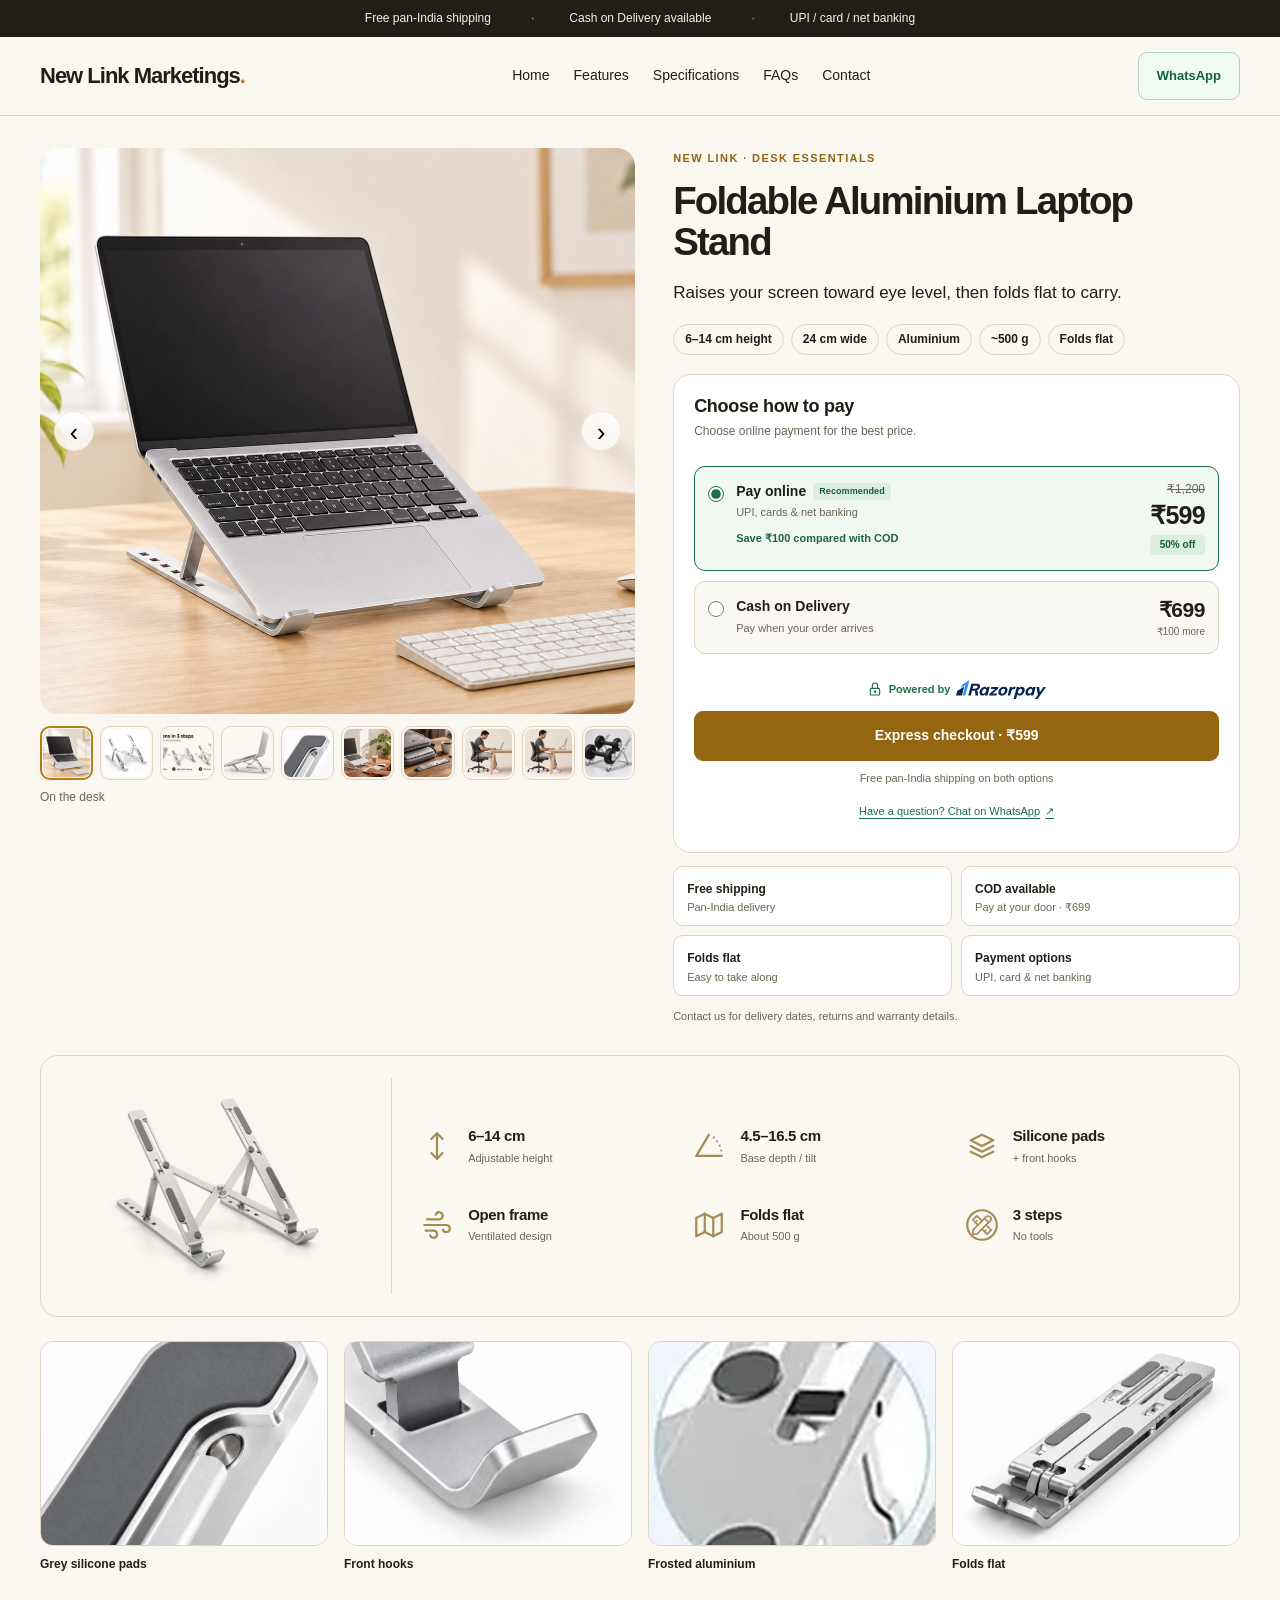
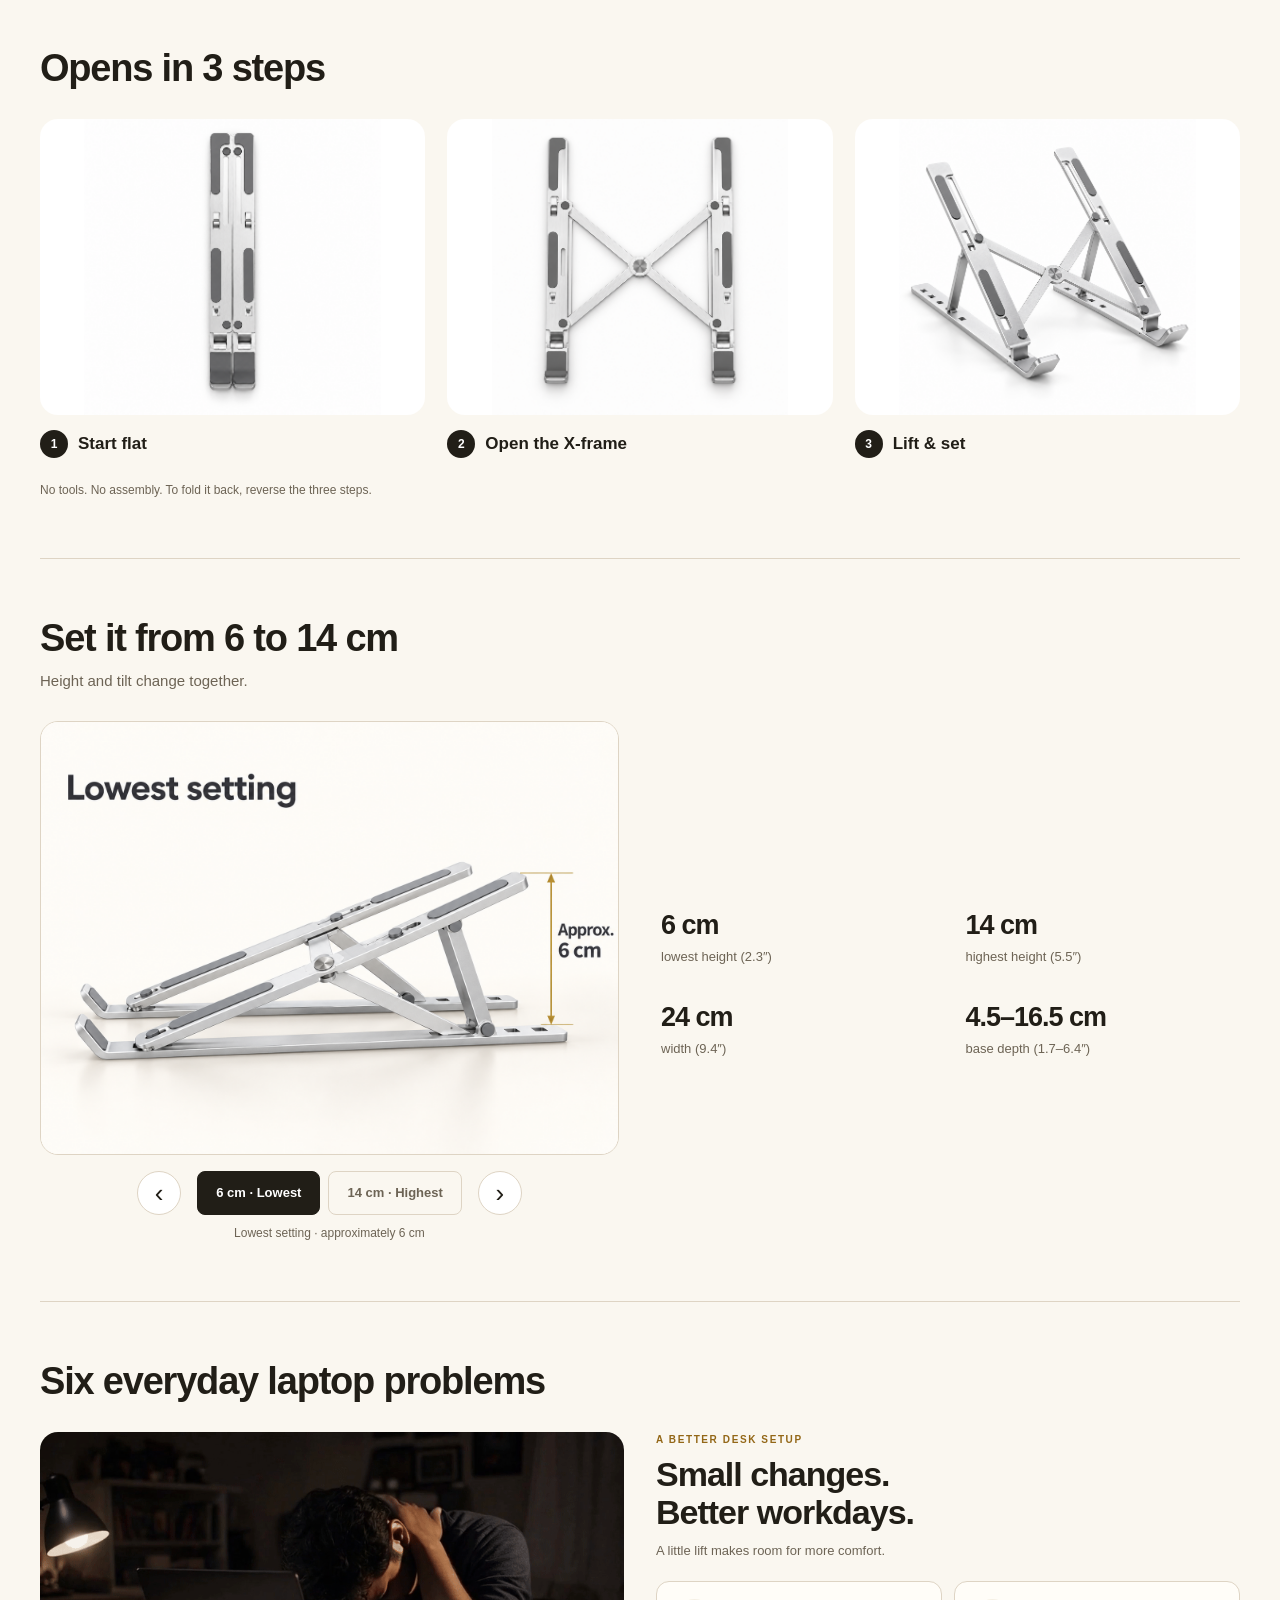
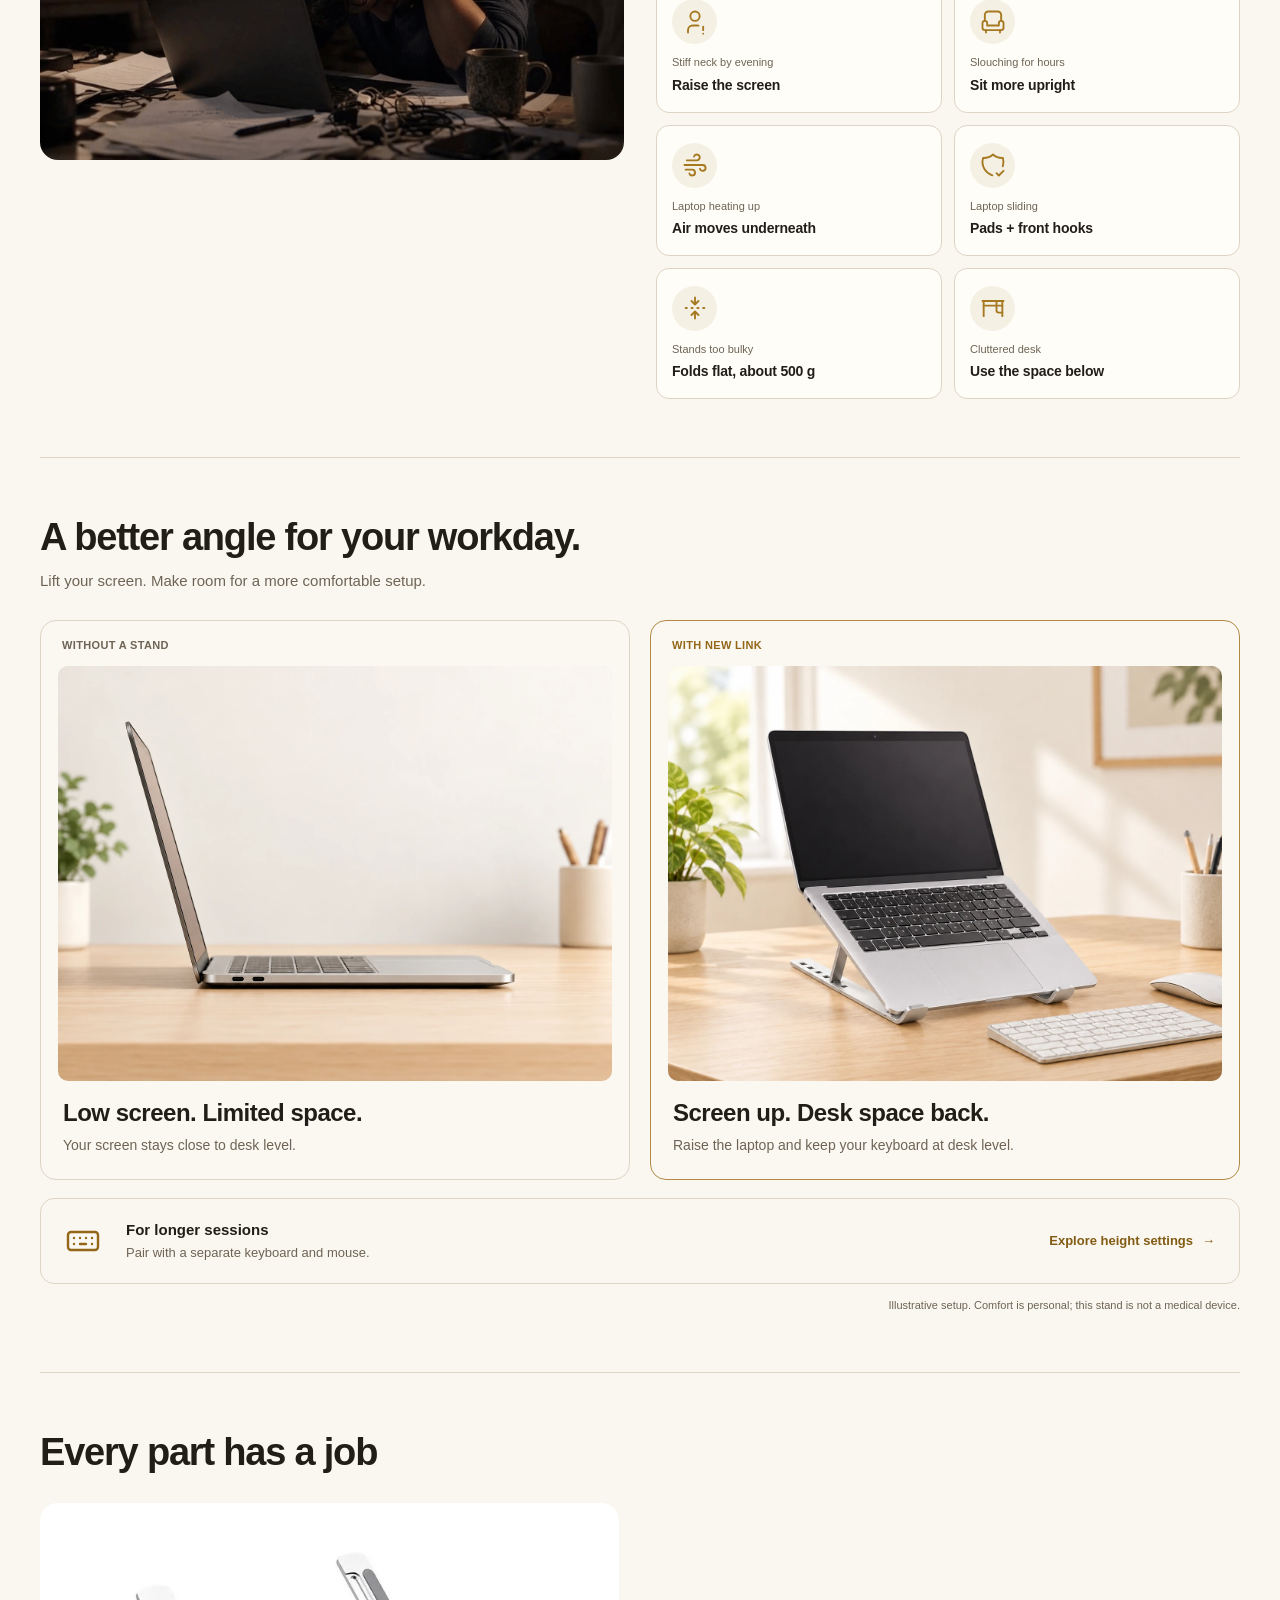
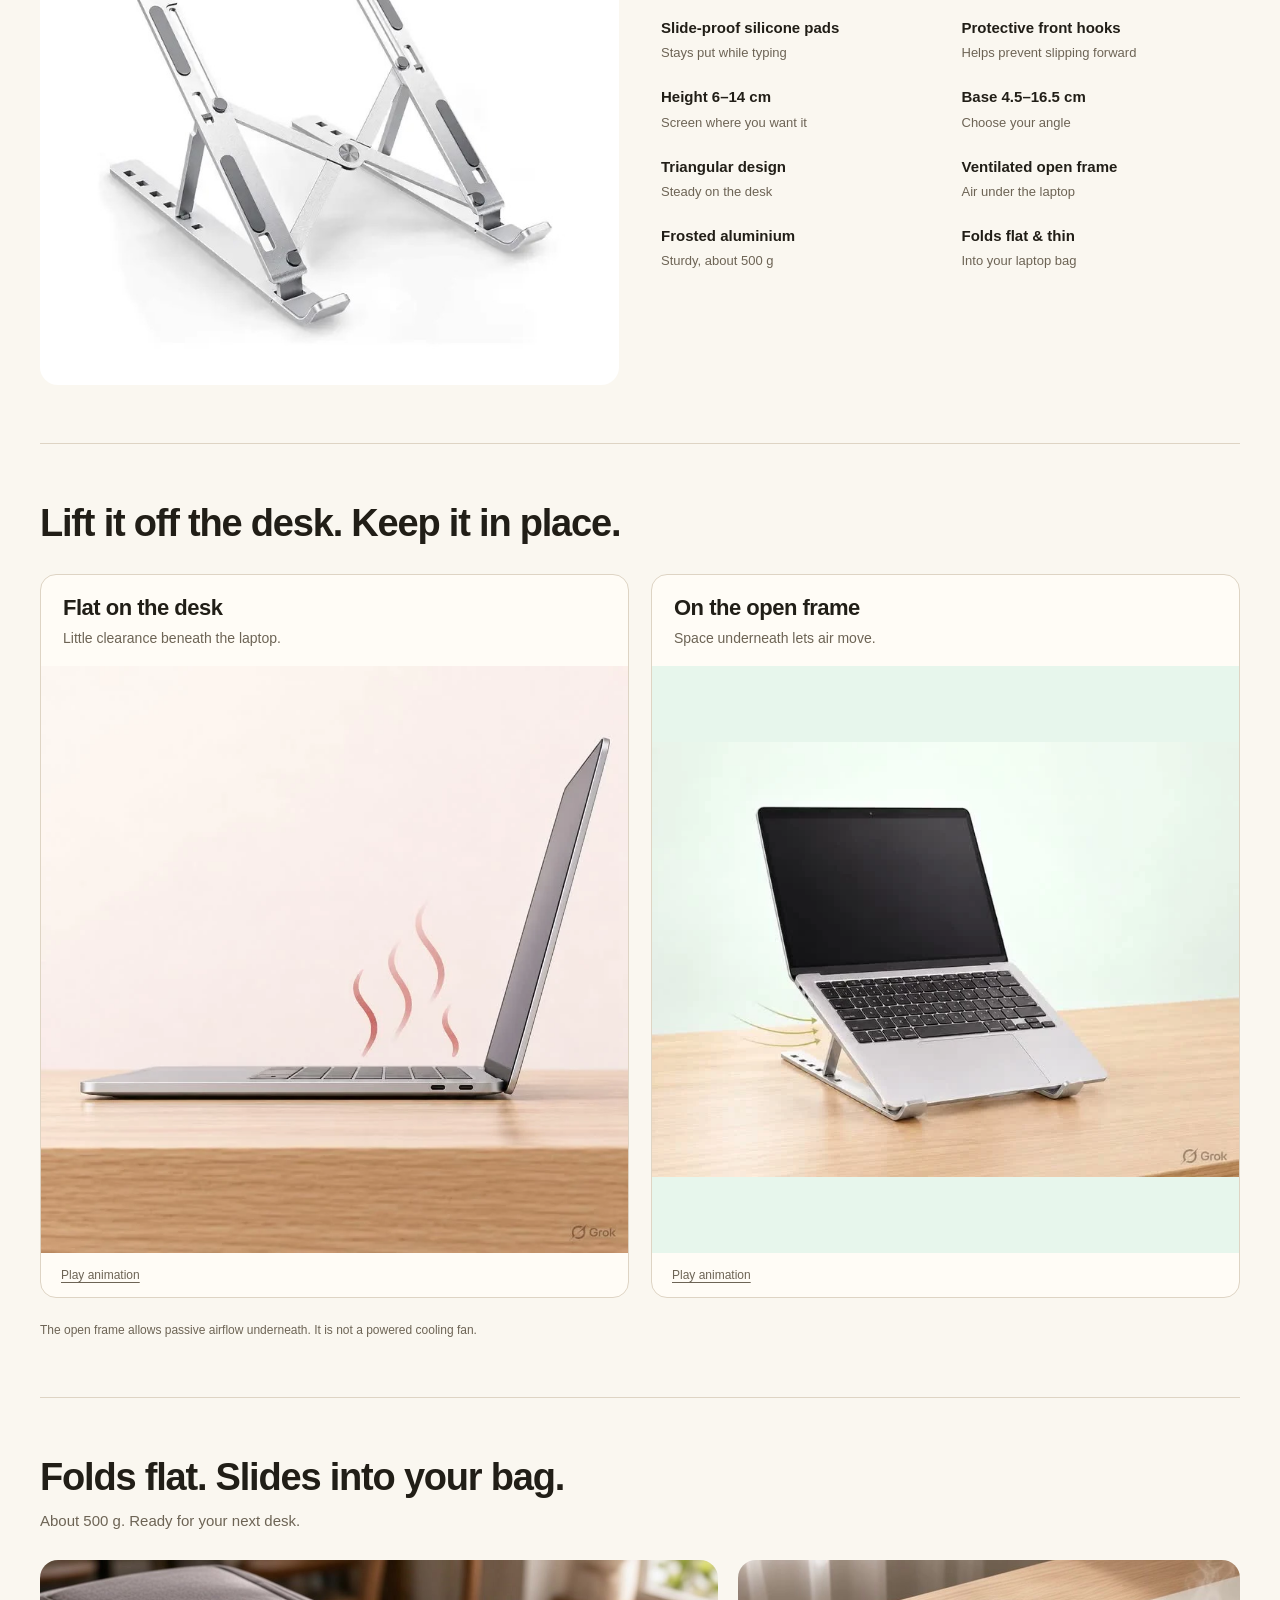
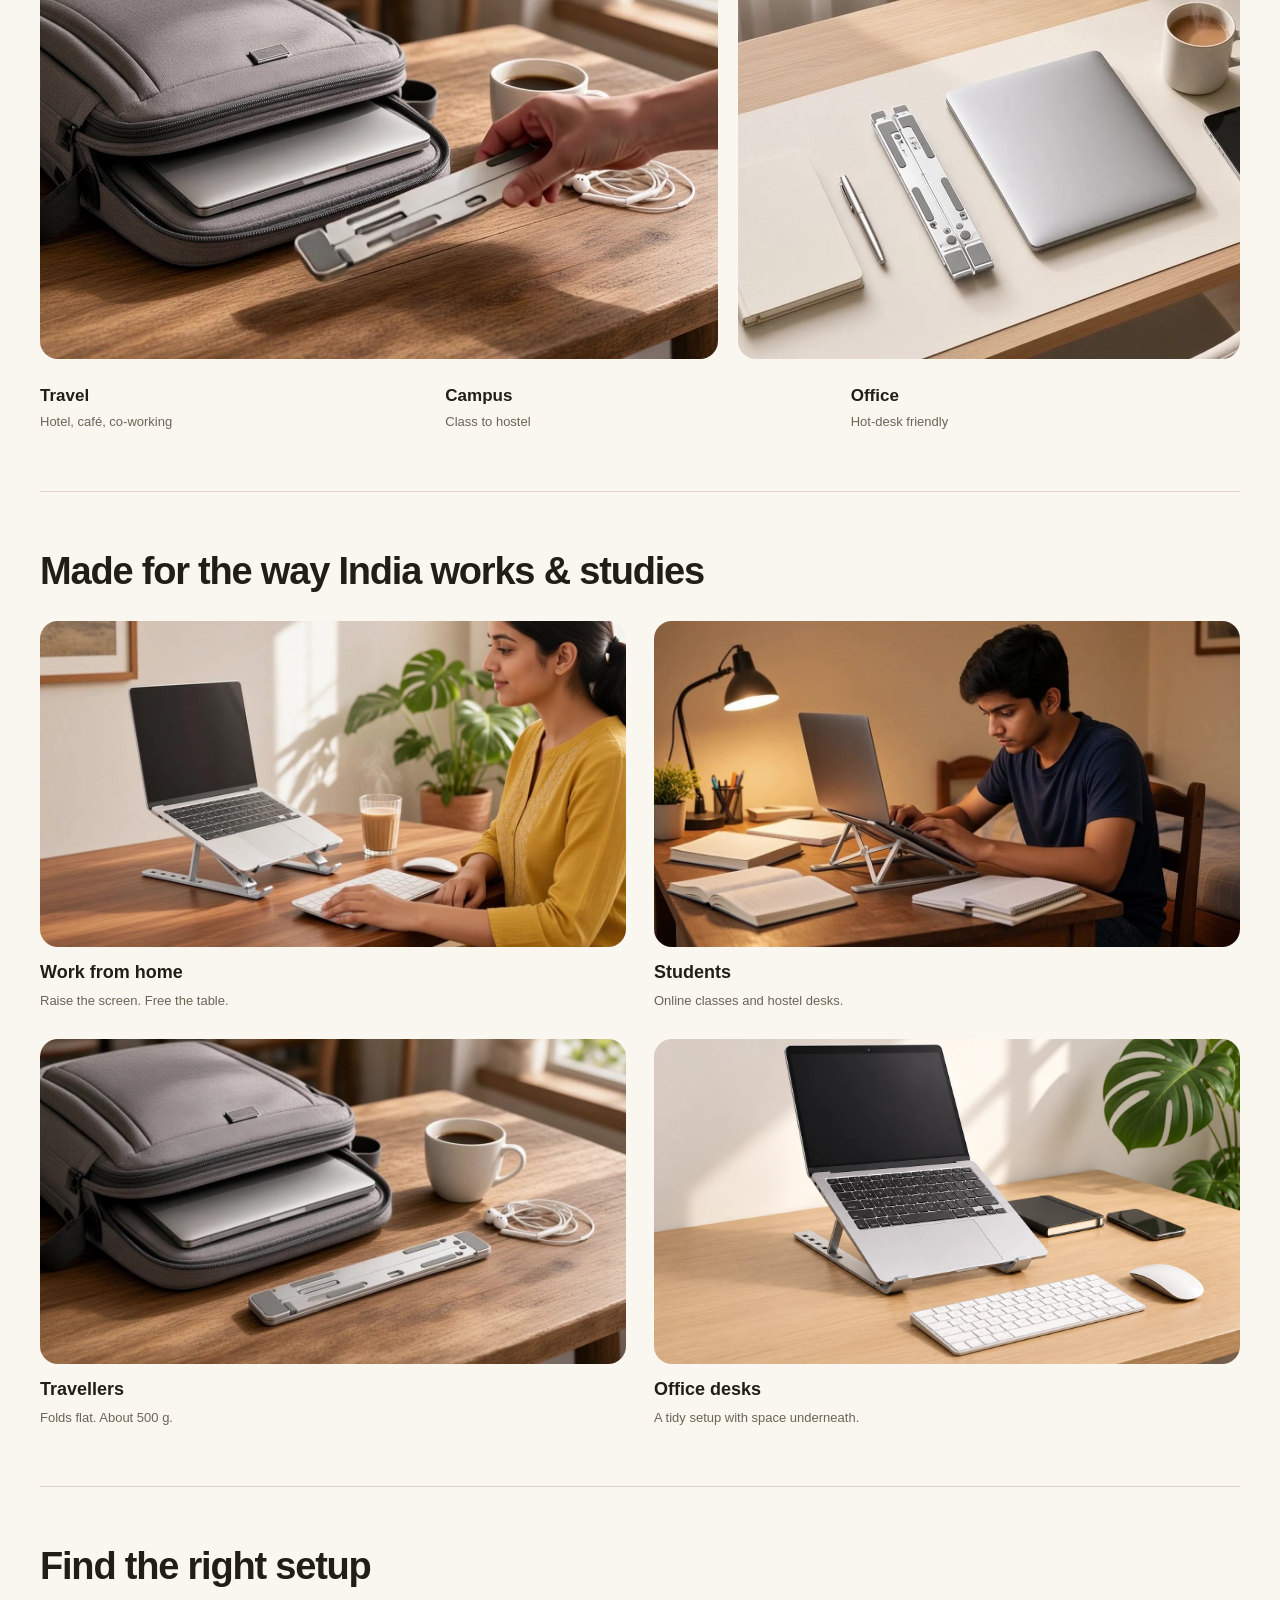
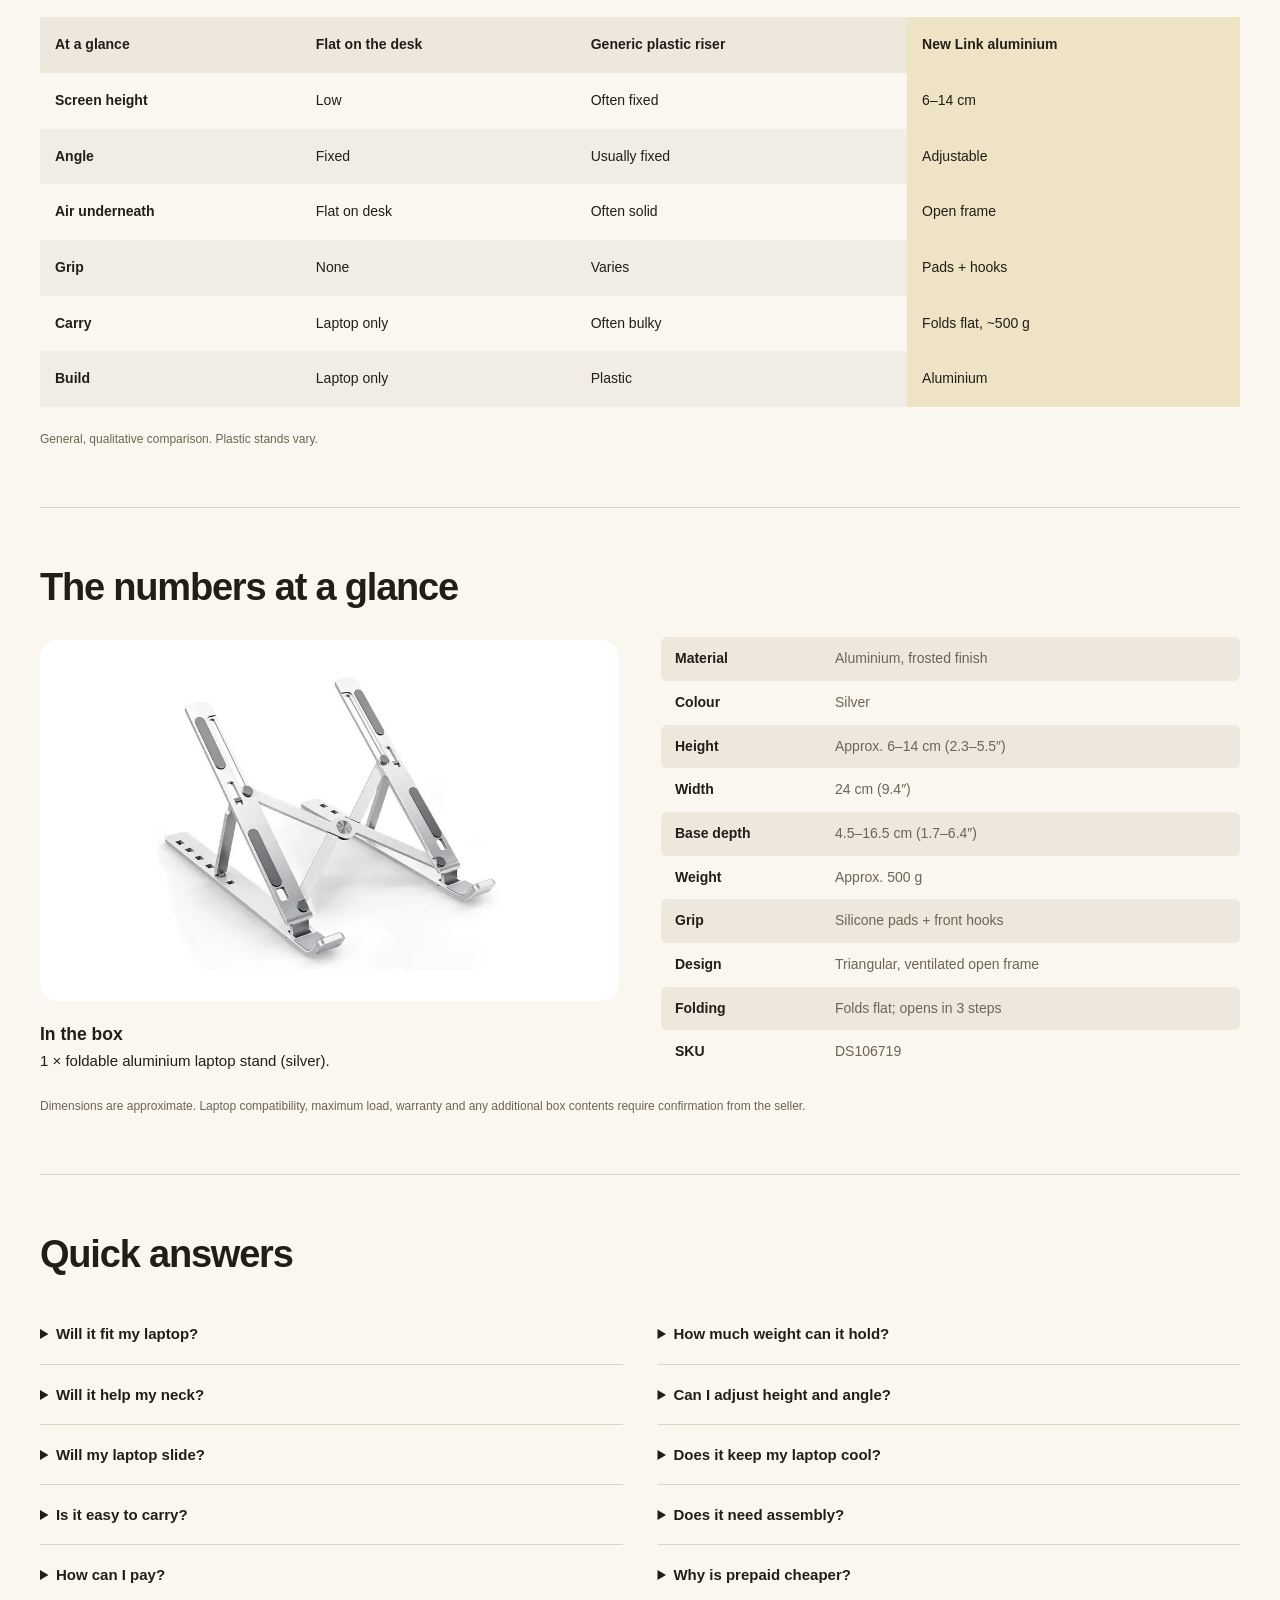
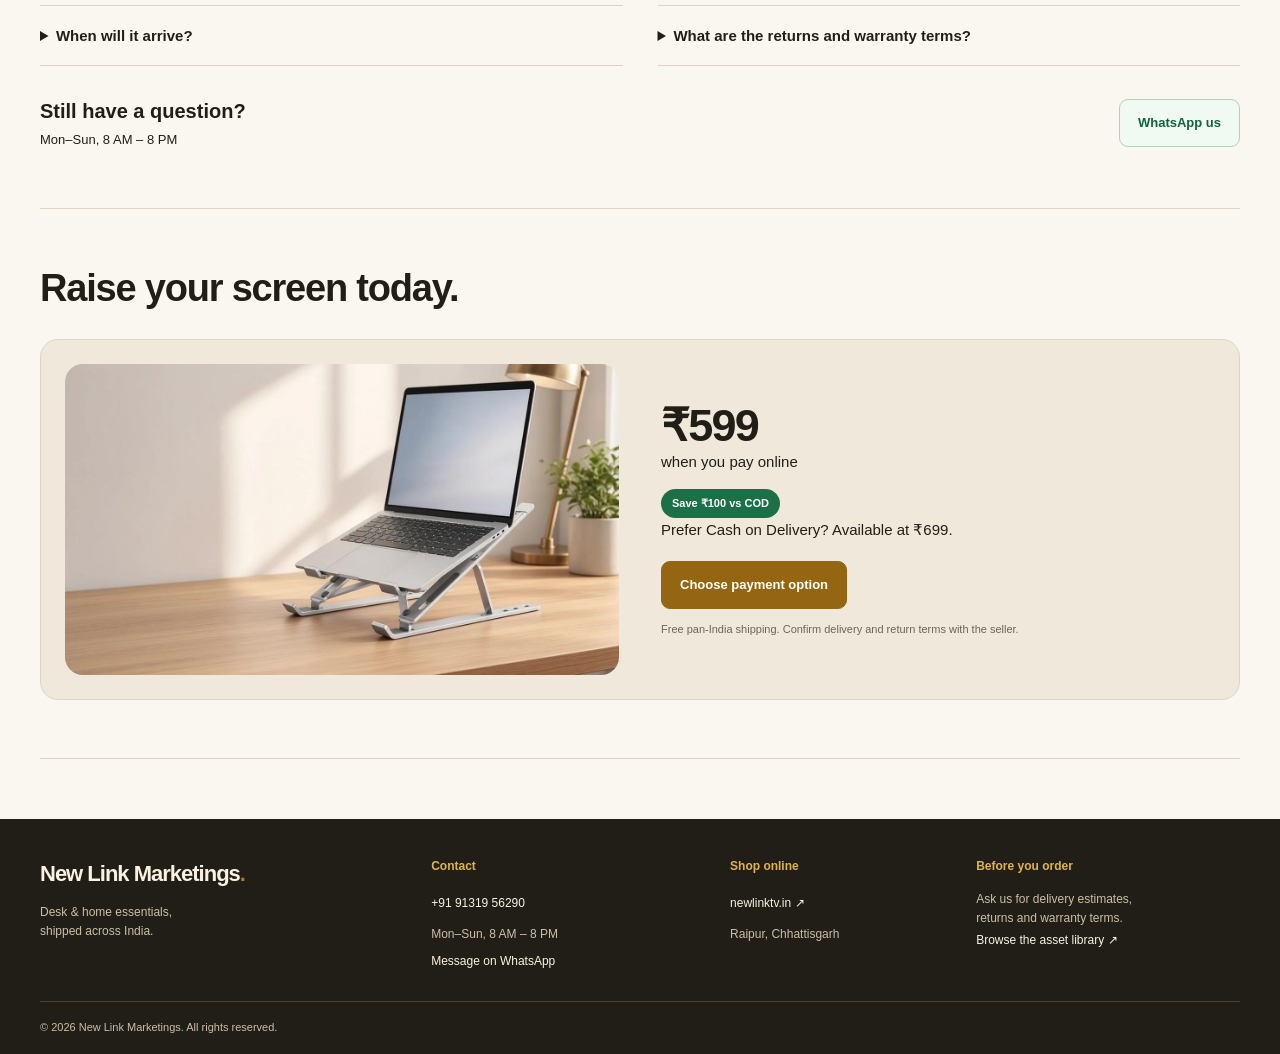
==== commit 5db115af: "Use selected existing laptop photo as first gallery image" ====
--- a/index.html
+++ b/index.html
@@ -1 +1 @@
-<!doctype html><html lang="en-IN"><head><meta charset="utf-8"><meta name="viewport" content="width=device-width, initial-scale=1"><meta name="description" content="Foldable aluminium laptop stand from New Link Marketings. Adjustable 6–14 cm, silicone grip, about 500 g. ₹599 online or ₹699 COD."><title>Foldable Aluminium Laptop Stand | New Link Marketings</title><link rel="stylesheet" href="styles.css?v=29"><script src="payment-config.js?v=27" defer></script><script src="script.js?v=27" defer></script></head><body><a class="skip" href="#main">Skip to content</a><div class="announcement"><span>Free pan-India shipping</span><span>Cash on Delivery available</span><span>UPI / card / net banking</span></div><header><div class="nav wrap"><a href="#" class="brand">New Link Marketings<span>.</span></a><button id="menu-toggle" class="menu" aria-controls="navigation" aria-expanded="false">Menu</button><nav id="navigation" aria-label="Main navigation"><a href="#main">Home</a><a href="#features">Features</a><a href="#specs">Specifications</a><a href="#faq">FAQs</a><a href="#contact">Contact</a></nav><a class="button whatsapp nav-wa" href="https://wa.me/919131956290?text=Hi%2C%20I%20am%20interested%20in%20the%20foldable%20aluminium%20laptop%20stand." target="_blank" rel="noopener">WhatsApp</a></div></header><main id="main" class="wrap"><section class="hero"><div class="gallery"><div class="hero-photo"><img id="gallery-main" src="assets/hero-desk-generated.png" alt="Silver laptop on the aluminium X-frame stand in a naturally lit workspace" width="1254" height="1254" fetchpriority="high"><button class="gallery-arrow prev" aria-label="Previous product image">‹</button><button class="gallery-arrow next" aria-label="Next product image">›</button></div><div id="thumbnails" class="thumbnails" aria-label="Product images"></div><p id="gallery-caption" class="caption" aria-live="polite">On the desk</p></div><div class="hero-copy"><p class="eyebrow">NEW LINK · DESK ESSENTIALS</p><h1>Foldable Aluminium Laptop Stand</h1><p class="intro">Raises your screen toward eye level, then folds flat to carry.</p><div class="tags"><span>6–14 cm height</span><span>24 cm wide</span><span>Aluminium</span><span>~500 g</span><span>Folds flat</span></div><div class="buy-box purchase-options" aria-labelledby="payment-options-title"><div class="payment-options-heading"><h2 id="payment-options-title">Choose how to pay</h2><p>Choose online payment for the best price.</p></div><fieldset class="payment-variants"><legend class="visually-hidden">Payment option</legend><label class="payment-variant is-selected"><input type="radio" name="hero-payment" value="online" checked><span class="payment-variant-copy"><span class="payment-variant-title">Pay online <span class="payment-recommended">Recommended</span></span><span class="payment-variant-description">UPI, cards &amp; net banking</span><span class="payment-variant-saving">Save ₹100 compared with COD</span></span><span class="payment-variant-price"><span class="payment-compare"><span class="visually-hidden">Compare at </span><s>₹1,200</s></span>₹599<span class="payment-discount">50% off</span></span></label><label class="payment-variant payment-variant-cod"><input type="radio" name="hero-payment" value="cod"><span class="payment-variant-copy"><span class="payment-variant-title">Cash on Delivery</span><span class="payment-variant-description">Pay when your order arrives</span></span><span class="payment-variant-price">₹699<span class="payment-price-extra">₹100 more</span></span></label></fieldset><p class="payment-gateway" hidden><img src="assets/icons/payment-lock.svg" alt="" width="16" height="16"><span>Powered by</span><img class="razorpay-logo" src="assets/brand/razorpay-logo.svg" alt="Razorpay" width="90" height="20"></p><button type="button" class="button primary payment-main-button" data-order>Express checkout · ₹599</button><p class="payment-shipping">Free pan-India shipping on both options</p><a class="payment-help" href="https://wa.me/919131956290?text=Hi%2C%20I%20have%20a%20question%20about%20the%20laptop%20stand." target="_blank" rel="noopener">Have a question? Chat on WhatsApp <span aria-hidden="true">↗</span></a></div><div class="trust"><div><b>Free shipping</b><small>Pan-India delivery</small></div><div><b>COD available</b><small>Pay at your door · ₹699</small></div><div><b>Folds flat</b><small>Easy to take along</small></div><div><b>Payment options</b><small>UPI, card & net banking</small></div></div><p class="fine">Contact us for delivery dates, returns and warranty details.</p></div></section><section id="stand-benefits" class="feature-summary" aria-label="Stand at a glance"><div class="feature-summary-product"><img src="assets/benefits-stand.webp" alt="Open silver aluminium laptop stand with grey silicone pads" width="1254" height="1254" loading="lazy"></div><dl class="feature-summary-list"><div class="benefit-item"><img src="assets/icons/benefit-height.svg" alt="" width="34" height="34" loading="lazy"><div><dt>6–14 cm</dt><dd>Adjustable height</dd></div></div><div class="benefit-item"><img src="assets/icons/benefit-angle.svg" alt="" width="34" height="34" loading="lazy"><div><dt>4.5–16.5 cm</dt><dd>Base depth / tilt</dd></div></div><div class="benefit-item"><img src="assets/icons/benefit-silicone.svg" alt="" width="34" height="34" loading="lazy"><div><dt>Silicone pads</dt><dd>+ front hooks</dd></div></div><div class="benefit-item"><img src="assets/icons/benefit-airflow.svg" alt="" width="34" height="34" loading="lazy"><div><dt>Open frame</dt><dd>Ventilated design</dd></div></div><div class="benefit-item"><img src="assets/icons/benefit-fold.svg" alt="" width="34" height="34" loading="lazy"><div><dt>Folds flat</dt><dd>About 500 g</dd></div></div><div class="benefit-item"><img src="assets/icons/benefit-no-tools.svg" alt="" width="34" height="34" loading="lazy"><div><dt>3 steps</dt><dd>No tools</dd></div></div></dl></section><div class="details-grid"><figure><img src="assets/grey-silicone-pad-generated.png" alt="Grey silicone pads" class="" loading="lazy" width="1280" height="720"><figcaption>Grey silicone pads</figcaption></figure><figure><img src="assets/front-hook-v2.png" alt="Front hooks" class="" loading="lazy" width="1280" height="720"><figcaption>Front hooks</figcaption></figure><figure><img src="assets/frosted-aluminium.jpg" alt="Frosted aluminium" class="" loading="lazy" width="1280" height="720"><figcaption>Frosted aluminium</figcaption></figure><figure><img src="assets/folded-stand-generated.png" alt="Folds flat" class="" loading="lazy" width="1280" height="720"><figcaption>Folds flat</figcaption></figure></div><section id="setup" class="section"><div class="section-heading"><h2>Opens in 3 steps</h2></div><div class="steps"><figure><img src="assets/folded-top-view-generated.png" alt="Start flat: top view of the folded aluminium stand" class="" loading="lazy" width="1254" height="1254"><figcaption><span>1</span>Start flat</figcaption></figure><figure><img src="assets/x-frame-top-view-generated.png" alt="Open the X-frame: overhead view of the stand spread sideways and still flat" class="" loading="lazy" width="1254" height="1254"><figcaption><span>2</span>Open the X-frame</figcaption></figure><figure><img src="assets/raised-stand-generated.png" alt="Lift and set: fully raised aluminium stand with open triangular supports" class="" loading="lazy" width="1254" height="1254"><figcaption><span>3</span>Lift & set</figcaption></figure></div><p class="note">No tools. No assembly. To fold it back, reverse the three steps.</p></section><section id="height" class="section"><div class="section-heading"><h2>Set it from 6 to 14 cm</h2><p>Height and tilt change together.</p></div><div class="height-layout"><div class="height-carousel" role="region" aria-roledescription="carousel" aria-label="Adjustable stand height" tabindex="0"><div class="height-slides"><figure class="height-slide" role="group" aria-roledescription="slide" aria-label="1 of 2: Lowest setting"><img src="assets/height-low-6cm-generated.png" alt="Lowest setting: silver laptop stand at approximately 6 cm, with a vertical height marker" loading="lazy" width="1448" height="1086"></figure><figure class="height-slide" role="group" aria-roledescription="slide" aria-label="2 of 2: Highest setting" hidden><img src="assets/height-high-14cm-generated.png" alt="Highest setting: silver laptop stand at approximately 14 cm, with a vertical height marker" loading="lazy" width="1448" height="1086"></figure></div><div class="height-controls"><button type="button" class="height-prev" aria-label="Previous height illustration">‹</button><div class="height-choices" aria-label="Choose height illustration"><button type="button" data-height-slide="0" aria-pressed="true">6 cm · Lowest</button><button type="button" data-height-slide="1" aria-pressed="false">14 cm · Highest</button></div><button type="button" class="height-next" aria-label="Next height illustration">›</button></div><p class="height-status" aria-live="polite" aria-atomic="true">Lowest setting · approximately 6 cm</p></div><div class="measurements"><div><strong>6 cm</strong><p>lowest height (2.3″)</p></div><div><strong>14 cm</strong><p>highest height (5.5″)</p></div><div><strong>24 cm</strong><p>width (9.4″)</p></div><div><strong>4.5–16.5 cm</strong><p>base depth (1.7–6.4″)</p></div></div></div></section><section id="everyday" class="section"><div class="section-heading"><h2>Six everyday laptop problems</h2></div><div class="split everyday-layout"><img src="assets/neck-discomfort-loop.gif" alt="Person rubbing their neck while working over a flat laptop" class="everyday-media" loading="lazy" width="800" height="450"><div class="everyday-panel"><div class="everyday-heading"><p class="everyday-eyebrow">A better desk setup</p><h3>Small changes.<br>Better workdays.</h3><p>A little lift makes room for more comfort.</p></div><ul class="problem-grid" aria-label="Everyday problems and stand benefits"><li class="problem-card"><span class="problem-icon"><img src="assets/icons/neck-comfort.svg" alt="" width="32" height="32" loading="lazy"></span><p class="problem-label">Stiff neck by evening</p><h3>Raise the screen</h3></li><li class="problem-card"><span class="problem-icon"><img src="assets/icons/upright-posture.svg" alt="" width="32" height="32" loading="lazy"></span><p class="problem-label">Slouching for hours</p><h3>Sit more upright</h3></li><li class="problem-card"><span class="problem-icon"><img src="assets/icons/open-airflow.svg" alt="" width="32" height="32" loading="lazy"></span><p class="problem-label">Laptop heating up</p><h3>Air moves underneath</h3></li><li class="problem-card"><span class="problem-icon"><img src="assets/icons/secure-grip.svg" alt="" width="32" height="32" loading="lazy"></span><p class="problem-label">Laptop sliding</p><h3>Pads + front hooks</h3></li><li class="problem-card"><span class="problem-icon"><img src="assets/icons/fold-and-carry.svg" alt="" width="32" height="32" loading="lazy"></span><p class="problem-label">Stands too bulky</p><h3>Folds flat, about 500 g</h3></li><li class="problem-card"><span class="problem-icon"><img src="assets/icons/desk-space.svg" alt="" width="32" height="32" loading="lazy"></span><p class="problem-label">Cluttered desk</p><h3>Use the space below</h3></li></ul></div></div></section><section id="posture" class="section setup-comparison" aria-labelledby="comparison-title"><div class="section-heading"><h2 id="comparison-title">A better angle for your workday.</h2><p>Lift your screen. Make room for a more comfortable setup.</p></div><div class="setup-comparison-grid"><figure class="setup-option"><p class="setup-option-label">Without a stand</p><img src="assets/comparison-flat-desk.webp" alt="Side view of a silver laptop resting flat on an oak desk" width="1448" height="1086" loading="lazy"><figcaption><h3>Low screen. Limited space.</h3><p>Your screen stays close to desk level.</p></figcaption></figure><figure class="setup-option setup-option-raised"><p class="setup-option-label">With New Link</p><img src="assets/comparison-raised-stand-v2.webp" alt="Silver laptop seated in the aluminium stand’s retaining hooks, with a separate keyboard and mouse" width="1448" height="1086" loading="lazy"><figcaption><h3>Screen up. Desk space back.</h3><p>Raise the laptop and keep your keyboard at desk level.</p></figcaption></figure></div><aside class="setup-session-tip" aria-label="Longer-session setup tip"><img src="assets/icons/keyboard.svg" alt="" width="36" height="36" loading="lazy"><div><h3>For longer sessions</h3><p>Pair with a separate keyboard and mouse.</p></div><a href="#height">Explore height settings <span aria-hidden="true">→</span></a></aside><p class="setup-comparison-note">Illustrative setup. Comfort is personal; this stand is not a medical device.</p></section><section id="features" class="section"><div class="section-heading"><h2>Every part has a job</h2></div><div class="split"><div class="product-image"><img src="assets/stand-product.jpg" alt="Silver X-frame laptop stand with silicone pads" class="" loading="lazy" width="1280" height="720"></div><div class="feature-list"><div><h3>Slide-proof silicone pads</h3><p>Stays put while typing</p></div><div><h3>Protective front hooks</h3><p>Helps prevent slipping forward</p></div><div><h3>Height 6–14 cm</h3><p>Screen where you want it</p></div><div><h3>Base 4.5–16.5 cm</h3><p>Choose your angle</p></div><div><h3>Triangular design</h3><p>Steady on the desk</p></div><div><h3>Ventilated open frame</h3><p>Air under the laptop</p></div><div><h3>Frosted aluminium</h3><p>Sturdy, about 500 g</p></div><div><h3>Folds flat & thin</h3><p>Into your laptop bag</p></div></div></div></section><section id="airflow" class="section"><div class="section-heading"><h2>Lift it off the desk. Keep it in place.</h2></div><div class="airflow-comparison"><figure class="airflow-option"><figcaption><h3>Flat on the desk</h3><p>Little clearance beneath the laptop.</p></figcaption><div class="airflow-media airflow-media-flat"><video id="flat-desk-video" autoplay loop muted playsinline preload="metadata" poster="assets/flat-desk-warmth-poster.webp" width="800" height="800" aria-label="Illustration of a laptop resting flat on a desk, with animated warmth indicators"><source src="assets/flat-desk-warmth-loop.mp4" type="video/mp4"><img src="assets/flat-desk-warmth-poster.webp" alt="Laptop flat on a desk with conceptual warmth indicators" width="960" height="960"></video></div><button type="button" class="airflow-animation-toggle" aria-controls="flat-desk-video">Pause animation</button></figure><figure class="airflow-option"><figcaption><h3>On the open frame</h3><p>Space underneath lets air move.</p></figcaption><div class="airflow-media airflow-media-open"><video id="open-frame-video" autoplay loop muted playsinline preload="metadata" poster="assets/open-frame-airflow-poster.webp" width="800" height="592" aria-label="Illustration of passive airflow under a laptop supported by an open aluminium stand"><source src="assets/open-frame-airflow-loop.mp4" type="video/mp4"><img src="assets/open-frame-airflow-poster.webp" alt="Raised laptop on an open frame with conceptual airflow indicators" width="800" height="592"></video></div><button type="button" class="airflow-animation-toggle" aria-controls="open-frame-video">Pause animation</button></figure></div><p class="note">The open frame allows passive airflow underneath. It is not a powered cooling fan.</p></section><section id="carry" class="section"><div class="section-heading"><h2>Folds flat. Slides into your bag.</h2><p>About 500 g. Ready for your next desk.</p></div><div class="carry-grid"><img src="assets/fold-into-bag.jpg" alt="Hand placing the folded stand into a laptop bag" class="" loading="lazy" width="1280" height="720"><img src="assets/desk-flatlay.jpg" alt="Folded stand beside laptop and desk essentials" class="" loading="lazy" width="1280" height="720"></div><div class="use-labels"><p><b>Travel</b>Hotel, café, co-working</p><p><b>Campus</b>Class to hostel</p><p><b>Office</b>Hot-desk friendly</p></div></section><section id="who" class="section"><div class="section-heading"><h2>Made for the way India works & studies</h2></div><div class="lifestyle-grid"><figure><img src="assets/lifestyle-home.jpg" alt="Work from home" class="" loading="lazy" width="1280" height="720"><figcaption><h3>Work from home</h3><p>Raise the screen. Free the table.</p></figcaption></figure><figure><img src="assets/lifestyle-student.jpg" alt="Students" class="" loading="lazy" width="1280" height="720"><figcaption><h3>Students</h3><p>Online classes and hostel desks.</p></figcaption></figure><figure><img src="assets/travel-bag.jpg" alt="Travellers" class="" loading="lazy" width="1280" height="720"><figcaption><h3>Travellers</h3><p>Folds flat. About 500 g.</p></figcaption></figure><figure><img src="assets/office-desk-corrected.webp" alt="Office desk with a laptop properly seated on the aluminium stand, external keyboard and mouse" class="" loading="lazy" width="1586" height="992"><figcaption><h3>Office desks</h3><p>A tidy setup with space underneath.</p></figcaption></figure></div></section><section id="compare" class="section"><div class="section-heading"><h2>Find the right setup</h2></div><div class="table-wrap"><table><thead><tr><th scope="col">At a glance</th><th scope="col">Flat on the desk</th><th scope="col">Generic plastic riser</th><th scope="col">New Link aluminium</th></tr></thead><tbody><tr><th scope="row">Screen height</th><td>Low</td><td>Often fixed</td><td>6–14 cm</td></tr><tr><th scope="row">Angle</th><td>Fixed</td><td>Usually fixed</td><td>Adjustable</td></tr><tr><th scope="row">Air underneath</th><td>Flat on desk</td><td>Often solid</td><td>Open frame</td></tr><tr><th scope="row">Grip</th><td>None</td><td>Varies</td><td>Pads + hooks</td></tr><tr><th scope="row">Carry</th><td>Laptop only</td><td>Often bulky</td><td>Folds flat, ~500 g</td></tr><tr><th scope="row">Build</th><td>Laptop only</td><td>Plastic</td><td>Aluminium</td></tr></tbody></table></div><p class="note">General, qualitative comparison. Plastic stands vary.</p></section><section id="specs" class="section"><div class="section-heading"><h2>The numbers at a glance</h2></div><div class="split"><div><img src="assets/stand-product.jpg" alt="Open aluminium laptop stand" class="spec-product" loading="lazy" width="1280" height="720"><h3>In the box</h3><p>1 × foldable aluminium laptop stand (silver).</p></div><dl class="specifications"><div><dt>Material</dt><dd>Aluminium, frosted finish</dd></div><div><dt>Colour</dt><dd>Silver</dd></div><div><dt>Height</dt><dd>Approx. 6–14 cm (2.3–5.5″)</dd></div><div><dt>Width</dt><dd>24 cm (9.4″)</dd></div><div><dt>Base depth</dt><dd>4.5–16.5 cm (1.7–6.4″)</dd></div><div><dt>Weight</dt><dd>Approx. 500 g</dd></div><div><dt>Grip</dt><dd>Silicone pads + front hooks</dd></div><div><dt>Design</dt><dd>Triangular, ventilated open frame</dd></div><div><dt>Folding</dt><dd>Folds flat; opens in 3 steps</dd></div><div><dt>SKU</dt><dd>DS106719</dd></div></dl></div><p class="note">Dimensions are approximate. Laptop compatibility, maximum load, warranty and any additional box contents require confirmation from the seller.</p></section><section id="faq" class="section"><div class="section-heading"><h2>Quick answers</h2></div><div class="faq-grid"><details><summary>Will it fit my laptop?</summary><p>The stand is 24 cm wide with front hooks. Contact us to confirm compatibility with your laptop model.</p></details><details><summary>How much weight can it hold?</summary><p>Please contact us for the confirmed maximum load before ordering.</p></details><details><summary>Will it help my neck?</summary><p>It helps raise your screen toward eye level. It is not a medical device. For longer sessions, use a separate keyboard and mouse.</p></details><details><summary>Can I adjust height and angle?</summary><p>Yes. Height is approximately 6–14 cm, with a base depth of 4.5–16.5 cm. Height and tilt change together.</p></details><details><summary>Will my laptop slide?</summary><p>Silicone pads provide grip, and the front hooks support the laptop edge.</p></details><details><summary>Does it keep my laptop cool?</summary><p>The open frame lets air move underneath. It is not a fan.</p></details><details><summary>Is it easy to carry?</summary><p>It folds flat and thin and weighs about 500 g.</p></details><details><summary>Does it need assembly?</summary><p>No tools or assembly. Open it in three steps.</p></details><details><summary>How can I pay?</summary><p>The listed price is ₹599 online via UPI, card or net banking, or ₹699 with Cash on Delivery. Contact the seller to arrange payment.</p></details><details><summary>Why is prepaid cheaper?</summary><p>The ₹100 difference reflects extra COD handling and cash-collection costs.</p></details><details><summary>When will it arrive?</summary><p>Shipping is free across India. Contact us with your PIN code for dispatch and delivery estimates.</p></details><details><summary>What are the returns and warranty terms?</summary><p>The PDF leaves the return window and warranty unconfirmed. Please ask the seller for the current terms before purchase.</p></details></div><div class="question"><div><h3>Still have a question?</h3><p>Mon–Sun, 8 AM – 8 PM</p></div><a class="button whatsapp" href="https://wa.me/919131956290?text=Hi%2C%20I%20am%20interested%20in%20the%20foldable%20aluminium%20laptop%20stand." target="_blank" rel="noopener">WhatsApp us</a></div></section><section id="order" class="section"><div class="section-heading"><h2>Raise your screen today.</h2></div><div class="split order-panel"><img src="assets/hero-desk.jpg" alt="Laptop raised on a foldable silver stand" class="" loading="lazy" width="1280" height="720"><div><strong class="price">₹599</strong><p>when you pay online</p><span class="saving">Save ₹100 vs COD</span><p>Prefer Cash on Delivery? Available at ₹699.</p><button class="button primary" data-order>Choose payment option</button><p class="fine">Free pan-India shipping. Confirm delivery and return terms with the seller.</p></div></div></section></main><footer id="contact"><div class="wrap footer-grid"><div><a class="brand" href="#">New Link Marketings<span>.</span></a><p>Desk & home essentials,<br>shipped across India.</p></div><div><h3>Contact</h3><a href="tel:+919131956290">+91 91319 56290</a><p>Mon–Sun, 8 AM – 8 PM</p><a class="text-link" href="https://wa.me/919131956290?text=Hi%2C%20I%20am%20interested%20in%20the%20foldable%20aluminium%20laptop%20stand." target="_blank" rel="noopener">Message on WhatsApp</a></div><div><h3>Shop online</h3><a href="https://newlinktv.in" target="_blank" rel="noopener">newlinktv.in ↗</a><p>Raipur, Chhattisgarh</p></div><div><h3>Before you order</h3><p>Ask us for delivery estimates,<br>returns and warranty terms.</p><a href="assets.html">Browse the asset library ↗</a></div></div><div class="wrap footer-bottom">© 2026 New Link Marketings. All rights reserved.</div></footer><div class="mobile-buy"><div><b>₹599 <small>online</small></b><small>COD ₹699 · Free shipping</small></div><button class="button primary" data-order>Buy now</button></div><dialog id="order-dialog"><form method="dialog"><button class="close" aria-label="Close order options">×</button></form><h2>Arrange your order</h2><p id="order-payment-summary">Online payment · ₹599. Contact New Link to confirm availability and arrange your payment.</p><fieldset><legend>Payment preference</legend><label><input type="radio" name="payment" value="online" checked> Online payment <b>₹599</b></label><label><input type="radio" name="payment" value="cod"> Cash on Delivery <b>₹699</b></label></fieldset><a id="order-whatsapp" class="button whatsapp" target="_blank" rel="noopener">Continue on WhatsApp</a><p class="fine">For online payment, ask New Link for their Razorpay payment link after confirming your order. No payment is collected on this page.</p></dialog></body></html>+<!doctype html><html lang="en-IN"><head><meta charset="utf-8"><meta name="viewport" content="width=device-width, initial-scale=1"><meta name="description" content="Foldable aluminium laptop stand from New Link Marketings. Adjustable 6–14 cm, silicone grip, about 500 g. ₹599 online or ₹699 COD."><title>Foldable Aluminium Laptop Stand | New Link Marketings</title><link rel="stylesheet" href="styles.css?v=29"><script src="payment-config.js?v=27" defer></script><script src="script.js?v=30" defer></script></head><body><a class="skip" href="#main">Skip to content</a><div class="announcement"><span>Free pan-India shipping</span><span>Cash on Delivery available</span><span>UPI / card / net banking</span></div><header><div class="nav wrap"><a href="#" class="brand">New Link Marketings<span>.</span></a><button id="menu-toggle" class="menu" aria-controls="navigation" aria-expanded="false">Menu</button><nav id="navigation" aria-label="Main navigation"><a href="#main">Home</a><a href="#features">Features</a><a href="#specs">Specifications</a><a href="#faq">FAQs</a><a href="#contact">Contact</a></nav><a class="button whatsapp nav-wa" href="https://wa.me/919131956290?text=Hi%2C%20I%20am%20interested%20in%20the%20foldable%20aluminium%20laptop%20stand." target="_blank" rel="noopener">WhatsApp</a></div></header><main id="main" class="wrap"><section class="hero"><div class="gallery"><div class="hero-photo"><img id="gallery-main" src="assets/laptop-stand-geometry-v2.png" alt="Silver laptop on the aluminium X-frame stand in a naturally lit workspace" width="1254" height="1254" fetchpriority="high"><button class="gallery-arrow prev" aria-label="Previous product image">‹</button><button class="gallery-arrow next" aria-label="Next product image">›</button></div><div id="thumbnails" class="thumbnails" aria-label="Product images"></div><p id="gallery-caption" class="caption" aria-live="polite">On the desk</p></div><div class="hero-copy"><p class="eyebrow">NEW LINK · DESK ESSENTIALS</p><h1>Foldable Aluminium Laptop Stand</h1><p class="intro">Raises your screen toward eye level, then folds flat to carry.</p><div class="tags"><span>6–14 cm height</span><span>24 cm wide</span><span>Aluminium</span><span>~500 g</span><span>Folds flat</span></div><div class="buy-box purchase-options" aria-labelledby="payment-options-title"><div class="payment-options-heading"><h2 id="payment-options-title">Choose how to pay</h2><p>Choose online payment for the best price.</p></div><fieldset class="payment-variants"><legend class="visually-hidden">Payment option</legend><label class="payment-variant is-selected"><input type="radio" name="hero-payment" value="online" checked><span class="payment-variant-copy"><span class="payment-variant-title">Pay online <span class="payment-recommended">Recommended</span></span><span class="payment-variant-description">UPI, cards &amp; net banking</span><span class="payment-variant-saving">Save ₹100 compared with COD</span></span><span class="payment-variant-price"><span class="payment-compare"><span class="visually-hidden">Compare at </span><s>₹1,200</s></span>₹599<span class="payment-discount">50% off</span></span></label><label class="payment-variant payment-variant-cod"><input type="radio" name="hero-payment" value="cod"><span class="payment-variant-copy"><span class="payment-variant-title">Cash on Delivery</span><span class="payment-variant-description">Pay when your order arrives</span></span><span class="payment-variant-price">₹699<span class="payment-price-extra">₹100 more</span></span></label></fieldset><p class="payment-gateway" hidden><img src="assets/icons/payment-lock.svg" alt="" width="16" height="16"><span>Powered by</span><img class="razorpay-logo" src="assets/brand/razorpay-logo.svg" alt="Razorpay" width="90" height="20"></p><button type="button" class="button primary payment-main-button" data-order>Express checkout · ₹599</button><p class="payment-shipping">Free pan-India shipping on both options</p><a class="payment-help" href="https://wa.me/919131956290?text=Hi%2C%20I%20have%20a%20question%20about%20the%20laptop%20stand." target="_blank" rel="noopener">Have a question? Chat on WhatsApp <span aria-hidden="true">↗</span></a></div><div class="trust"><div><b>Free shipping</b><small>Pan-India delivery</small></div><div><b>COD available</b><small>Pay at your door · ₹699</small></div><div><b>Folds flat</b><small>Easy to take along</small></div><div><b>Payment options</b><small>UPI, card & net banking</small></div></div><p class="fine">Contact us for delivery dates, returns and warranty details.</p></div></section><section id="stand-benefits" class="feature-summary" aria-label="Stand at a glance"><div class="feature-summary-product"><img src="assets/benefits-stand.webp" alt="Open silver aluminium laptop stand with grey silicone pads" width="1254" height="1254" loading="lazy"></div><dl class="feature-summary-list"><div class="benefit-item"><img src="assets/icons/benefit-height.svg" alt="" width="34" height="34" loading="lazy"><div><dt>6–14 cm</dt><dd>Adjustable height</dd></div></div><div class="benefit-item"><img src="assets/icons/benefit-angle.svg" alt="" width="34" height="34" loading="lazy"><div><dt>4.5–16.5 cm</dt><dd>Base depth / tilt</dd></div></div><div class="benefit-item"><img src="assets/icons/benefit-silicone.svg" alt="" width="34" height="34" loading="lazy"><div><dt>Silicone pads</dt><dd>+ front hooks</dd></div></div><div class="benefit-item"><img src="assets/icons/benefit-airflow.svg" alt="" width="34" height="34" loading="lazy"><div><dt>Open frame</dt><dd>Ventilated design</dd></div></div><div class="benefit-item"><img src="assets/icons/benefit-fold.svg" alt="" width="34" height="34" loading="lazy"><div><dt>Folds flat</dt><dd>About 500 g</dd></div></div><div class="benefit-item"><img src="assets/icons/benefit-no-tools.svg" alt="" width="34" height="34" loading="lazy"><div><dt>3 steps</dt><dd>No tools</dd></div></div></dl></section><div class="details-grid"><figure><img src="assets/grey-silicone-pad-generated.png" alt="Grey silicone pads" class="" loading="lazy" width="1280" height="720"><figcaption>Grey silicone pads</figcaption></figure><figure><img src="assets/front-hook-v2.png" alt="Front hooks" class="" loading="lazy" width="1280" height="720"><figcaption>Front hooks</figcaption></figure><figure><img src="assets/frosted-aluminium.jpg" alt="Frosted aluminium" class="" loading="lazy" width="1280" height="720"><figcaption>Frosted aluminium</figcaption></figure><figure><img src="assets/folded-stand-generated.png" alt="Folds flat" class="" loading="lazy" width="1280" height="720"><figcaption>Folds flat</figcaption></figure></div><section id="setup" class="section"><div class="section-heading"><h2>Opens in 3 steps</h2></div><div class="steps"><figure><img src="assets/folded-top-view-generated.png" alt="Start flat: top view of the folded aluminium stand" class="" loading="lazy" width="1254" height="1254"><figcaption><span>1</span>Start flat</figcaption></figure><figure><img src="assets/x-frame-top-view-generated.png" alt="Open the X-frame: overhead view of the stand spread sideways and still flat" class="" loading="lazy" width="1254" height="1254"><figcaption><span>2</span>Open the X-frame</figcaption></figure><figure><img src="assets/raised-stand-generated.png" alt="Lift and set: fully raised aluminium stand with open triangular supports" class="" loading="lazy" width="1254" height="1254"><figcaption><span>3</span>Lift & set</figcaption></figure></div><p class="note">No tools. No assembly. To fold it back, reverse the three steps.</p></section><section id="height" class="section"><div class="section-heading"><h2>Set it from 6 to 14 cm</h2><p>Height and tilt change together.</p></div><div class="height-layout"><div class="height-carousel" role="region" aria-roledescription="carousel" aria-label="Adjustable stand height" tabindex="0"><div class="height-slides"><figure class="height-slide" role="group" aria-roledescription="slide" aria-label="1 of 2: Lowest setting"><img src="assets/height-low-6cm-generated.png" alt="Lowest setting: silver laptop stand at approximately 6 cm, with a vertical height marker" loading="lazy" width="1448" height="1086"></figure><figure class="height-slide" role="group" aria-roledescription="slide" aria-label="2 of 2: Highest setting" hidden><img src="assets/height-high-14cm-generated.png" alt="Highest setting: silver laptop stand at approximately 14 cm, with a vertical height marker" loading="lazy" width="1448" height="1086"></figure></div><div class="height-controls"><button type="button" class="height-prev" aria-label="Previous height illustration">‹</button><div class="height-choices" aria-label="Choose height illustration"><button type="button" data-height-slide="0" aria-pressed="true">6 cm · Lowest</button><button type="button" data-height-slide="1" aria-pressed="false">14 cm · Highest</button></div><button type="button" class="height-next" aria-label="Next height illustration">›</button></div><p class="height-status" aria-live="polite" aria-atomic="true">Lowest setting · approximately 6 cm</p></div><div class="measurements"><div><strong>6 cm</strong><p>lowest height (2.3″)</p></div><div><strong>14 cm</strong><p>highest height (5.5″)</p></div><div><strong>24 cm</strong><p>width (9.4″)</p></div><div><strong>4.5–16.5 cm</strong><p>base depth (1.7–6.4″)</p></div></div></div></section><section id="everyday" class="section"><div class="section-heading"><h2>Six everyday laptop problems</h2></div><div class="split everyday-layout"><img src="assets/neck-discomfort-loop.gif" alt="Person rubbing their neck while working over a flat laptop" class="everyday-media" loading="lazy" width="800" height="450"><div class="everyday-panel"><div class="everyday-heading"><p class="everyday-eyebrow">A better desk setup</p><h3>Small changes.<br>Better workdays.</h3><p>A little lift makes room for more comfort.</p></div><ul class="problem-grid" aria-label="Everyday problems and stand benefits"><li class="problem-card"><span class="problem-icon"><img src="assets/icons/neck-comfort.svg" alt="" width="32" height="32" loading="lazy"></span><p class="problem-label">Stiff neck by evening</p><h3>Raise the screen</h3></li><li class="problem-card"><span class="problem-icon"><img src="assets/icons/upright-posture.svg" alt="" width="32" height="32" loading="lazy"></span><p class="problem-label">Slouching for hours</p><h3>Sit more upright</h3></li><li class="problem-card"><span class="problem-icon"><img src="assets/icons/open-airflow.svg" alt="" width="32" height="32" loading="lazy"></span><p class="problem-label">Laptop heating up</p><h3>Air moves underneath</h3></li><li class="problem-card"><span class="problem-icon"><img src="assets/icons/secure-grip.svg" alt="" width="32" height="32" loading="lazy"></span><p class="problem-label">Laptop sliding</p><h3>Pads + front hooks</h3></li><li class="problem-card"><span class="problem-icon"><img src="assets/icons/fold-and-carry.svg" alt="" width="32" height="32" loading="lazy"></span><p class="problem-label">Stands too bulky</p><h3>Folds flat, about 500 g</h3></li><li class="problem-card"><span class="problem-icon"><img src="assets/icons/desk-space.svg" alt="" width="32" height="32" loading="lazy"></span><p class="problem-label">Cluttered desk</p><h3>Use the space below</h3></li></ul></div></div></section><section id="posture" class="section setup-comparison" aria-labelledby="comparison-title"><div class="section-heading"><h2 id="comparison-title">A better angle for your workday.</h2><p>Lift your screen. Make room for a more comfortable setup.</p></div><div class="setup-comparison-grid"><figure class="setup-option"><p class="setup-option-label">Without a stand</p><img src="assets/comparison-flat-desk.webp" alt="Side view of a silver laptop resting flat on an oak desk" width="1448" height="1086" loading="lazy"><figcaption><h3>Low screen. Limited space.</h3><p>Your screen stays close to desk level.</p></figcaption></figure><figure class="setup-option setup-option-raised"><p class="setup-option-label">With New Link</p><img src="assets/comparison-raised-stand-v2.webp" alt="Silver laptop seated in the aluminium stand’s retaining hooks, with a separate keyboard and mouse" width="1448" height="1086" loading="lazy"><figcaption><h3>Screen up. Desk space back.</h3><p>Raise the laptop and keep your keyboard at desk level.</p></figcaption></figure></div><aside class="setup-session-tip" aria-label="Longer-session setup tip"><img src="assets/icons/keyboard.svg" alt="" width="36" height="36" loading="lazy"><div><h3>For longer sessions</h3><p>Pair with a separate keyboard and mouse.</p></div><a href="#height">Explore height settings <span aria-hidden="true">→</span></a></aside><p class="setup-comparison-note">Illustrative setup. Comfort is personal; this stand is not a medical device.</p></section><section id="features" class="section"><div class="section-heading"><h2>Every part has a job</h2></div><div class="split"><div class="product-image"><img src="assets/stand-product.jpg" alt="Silver X-frame laptop stand with silicone pads" class="" loading="lazy" width="1280" height="720"></div><div class="feature-list"><div><h3>Slide-proof silicone pads</h3><p>Stays put while typing</p></div><div><h3>Protective front hooks</h3><p>Helps prevent slipping forward</p></div><div><h3>Height 6–14 cm</h3><p>Screen where you want it</p></div><div><h3>Base 4.5–16.5 cm</h3><p>Choose your angle</p></div><div><h3>Triangular design</h3><p>Steady on the desk</p></div><div><h3>Ventilated open frame</h3><p>Air under the laptop</p></div><div><h3>Frosted aluminium</h3><p>Sturdy, about 500 g</p></div><div><h3>Folds flat & thin</h3><p>Into your laptop bag</p></div></div></div></section><section id="airflow" class="section"><div class="section-heading"><h2>Lift it off the desk. Keep it in place.</h2></div><div class="airflow-comparison"><figure class="airflow-option"><figcaption><h3>Flat on the desk</h3><p>Little clearance beneath the laptop.</p></figcaption><div class="airflow-media airflow-media-flat"><video id="flat-desk-video" autoplay loop muted playsinline preload="metadata" poster="assets/flat-desk-warmth-poster.webp" width="800" height="800" aria-label="Illustration of a laptop resting flat on a desk, with animated warmth indicators"><source src="assets/flat-desk-warmth-loop.mp4" type="video/mp4"><img src="assets/flat-desk-warmth-poster.webp" alt="Laptop flat on a desk with conceptual warmth indicators" width="960" height="960"></video></div><button type="button" class="airflow-animation-toggle" aria-controls="flat-desk-video">Pause animation</button></figure><figure class="airflow-option"><figcaption><h3>On the open frame</h3><p>Space underneath lets air move.</p></figcaption><div class="airflow-media airflow-media-open"><video id="open-frame-video" autoplay loop muted playsinline preload="metadata" poster="assets/open-frame-airflow-poster.webp" width="800" height="592" aria-label="Illustration of passive airflow under a laptop supported by an open aluminium stand"><source src="assets/open-frame-airflow-loop.mp4" type="video/mp4"><img src="assets/open-frame-airflow-poster.webp" alt="Raised laptop on an open frame with conceptual airflow indicators" width="800" height="592"></video></div><button type="button" class="airflow-animation-toggle" aria-controls="open-frame-video">Pause animation</button></figure></div><p class="note">The open frame allows passive airflow underneath. It is not a powered cooling fan.</p></section><section id="carry" class="section"><div class="section-heading"><h2>Folds flat. Slides into your bag.</h2><p>About 500 g. Ready for your next desk.</p></div><div class="carry-grid"><img src="assets/fold-into-bag.jpg" alt="Hand placing the folded stand into a laptop bag" class="" loading="lazy" width="1280" height="720"><img src="assets/desk-flatlay.jpg" alt="Folded stand beside laptop and desk essentials" class="" loading="lazy" width="1280" height="720"></div><div class="use-labels"><p><b>Travel</b>Hotel, café, co-working</p><p><b>Campus</b>Class to hostel</p><p><b>Office</b>Hot-desk friendly</p></div></section><section id="who" class="section"><div class="section-heading"><h2>Made for the way India works & studies</h2></div><div class="lifestyle-grid"><figure><img src="assets/lifestyle-home.jpg" alt="Work from home" class="" loading="lazy" width="1280" height="720"><figcaption><h3>Work from home</h3><p>Raise the screen. Free the table.</p></figcaption></figure><figure><img src="assets/lifestyle-student.jpg" alt="Students" class="" loading="lazy" width="1280" height="720"><figcaption><h3>Students</h3><p>Online classes and hostel desks.</p></figcaption></figure><figure><img src="assets/travel-bag.jpg" alt="Travellers" class="" loading="lazy" width="1280" height="720"><figcaption><h3>Travellers</h3><p>Folds flat. About 500 g.</p></figcaption></figure><figure><img src="assets/office-desk-corrected.webp" alt="Office desk with a laptop properly seated on the aluminium stand, external keyboard and mouse" class="" loading="lazy" width="1586" height="992"><figcaption><h3>Office desks</h3><p>A tidy setup with space underneath.</p></figcaption></figure></div></section><section id="compare" class="section"><div class="section-heading"><h2>Find the right setup</h2></div><div class="table-wrap"><table><thead><tr><th scope="col">At a glance</th><th scope="col">Flat on the desk</th><th scope="col">Generic plastic riser</th><th scope="col">New Link aluminium</th></tr></thead><tbody><tr><th scope="row">Screen height</th><td>Low</td><td>Often fixed</td><td>6–14 cm</td></tr><tr><th scope="row">Angle</th><td>Fixed</td><td>Usually fixed</td><td>Adjustable</td></tr><tr><th scope="row">Air underneath</th><td>Flat on desk</td><td>Often solid</td><td>Open frame</td></tr><tr><th scope="row">Grip</th><td>None</td><td>Varies</td><td>Pads + hooks</td></tr><tr><th scope="row">Carry</th><td>Laptop only</td><td>Often bulky</td><td>Folds flat, ~500 g</td></tr><tr><th scope="row">Build</th><td>Laptop only</td><td>Plastic</td><td>Aluminium</td></tr></tbody></table></div><p class="note">General, qualitative comparison. Plastic stands vary.</p></section><section id="specs" class="section"><div class="section-heading"><h2>The numbers at a glance</h2></div><div class="split"><div><img src="assets/stand-product.jpg" alt="Open aluminium laptop stand" class="spec-product" loading="lazy" width="1280" height="720"><h3>In the box</h3><p>1 × foldable aluminium laptop stand (silver).</p></div><dl class="specifications"><div><dt>Material</dt><dd>Aluminium, frosted finish</dd></div><div><dt>Colour</dt><dd>Silver</dd></div><div><dt>Height</dt><dd>Approx. 6–14 cm (2.3–5.5″)</dd></div><div><dt>Width</dt><dd>24 cm (9.4″)</dd></div><div><dt>Base depth</dt><dd>4.5–16.5 cm (1.7–6.4″)</dd></div><div><dt>Weight</dt><dd>Approx. 500 g</dd></div><div><dt>Grip</dt><dd>Silicone pads + front hooks</dd></div><div><dt>Design</dt><dd>Triangular, ventilated open frame</dd></div><div><dt>Folding</dt><dd>Folds flat; opens in 3 steps</dd></div><div><dt>SKU</dt><dd>DS106719</dd></div></dl></div><p class="note">Dimensions are approximate. Laptop compatibility, maximum load, warranty and any additional box contents require confirmation from the seller.</p></section><section id="faq" class="section"><div class="section-heading"><h2>Quick answers</h2></div><div class="faq-grid"><details><summary>Will it fit my laptop?</summary><p>The stand is 24 cm wide with front hooks. Contact us to confirm compatibility with your laptop model.</p></details><details><summary>How much weight can it hold?</summary><p>Please contact us for the confirmed maximum load before ordering.</p></details><details><summary>Will it help my neck?</summary><p>It helps raise your screen toward eye level. It is not a medical device. For longer sessions, use a separate keyboard and mouse.</p></details><details><summary>Can I adjust height and angle?</summary><p>Yes. Height is approximately 6–14 cm, with a base depth of 4.5–16.5 cm. Height and tilt change together.</p></details><details><summary>Will my laptop slide?</summary><p>Silicone pads provide grip, and the front hooks support the laptop edge.</p></details><details><summary>Does it keep my laptop cool?</summary><p>The open frame lets air move underneath. It is not a fan.</p></details><details><summary>Is it easy to carry?</summary><p>It folds flat and thin and weighs about 500 g.</p></details><details><summary>Does it need assembly?</summary><p>No tools or assembly. Open it in three steps.</p></details><details><summary>How can I pay?</summary><p>The listed price is ₹599 online via UPI, card or net banking, or ₹699 with Cash on Delivery. Contact the seller to arrange payment.</p></details><details><summary>Why is prepaid cheaper?</summary><p>The ₹100 difference reflects extra COD handling and cash-collection costs.</p></details><details><summary>When will it arrive?</summary><p>Shipping is free across India. Contact us with your PIN code for dispatch and delivery estimates.</p></details><details><summary>What are the returns and warranty terms?</summary><p>The PDF leaves the return window and warranty unconfirmed. Please ask the seller for the current terms before purchase.</p></details></div><div class="question"><div><h3>Still have a question?</h3><p>Mon–Sun, 8 AM – 8 PM</p></div><a class="button whatsapp" href="https://wa.me/919131956290?text=Hi%2C%20I%20am%20interested%20in%20the%20foldable%20aluminium%20laptop%20stand." target="_blank" rel="noopener">WhatsApp us</a></div></section><section id="order" class="section"><div class="section-heading"><h2>Raise your screen today.</h2></div><div class="split order-panel"><img src="assets/hero-desk.jpg" alt="Laptop raised on a foldable silver stand" class="" loading="lazy" width="1280" height="720"><div><strong class="price">₹599</strong><p>when you pay online</p><span class="saving">Save ₹100 vs COD</span><p>Prefer Cash on Delivery? Available at ₹699.</p><button class="button primary" data-order>Choose payment option</button><p class="fine">Free pan-India shipping. Confirm delivery and return terms with the seller.</p></div></div></section></main><footer id="contact"><div class="wrap footer-grid"><div><a class="brand" href="#">New Link Marketings<span>.</span></a><p>Desk & home essentials,<br>shipped across India.</p></div><div><h3>Contact</h3><a href="tel:+919131956290">+91 91319 56290</a><p>Mon–Sun, 8 AM – 8 PM</p><a class="text-link" href="https://wa.me/919131956290?text=Hi%2C%20I%20am%20interested%20in%20the%20foldable%20aluminium%20laptop%20stand." target="_blank" rel="noopener">Message on WhatsApp</a></div><div><h3>Shop online</h3><a href="https://newlinktv.in" target="_blank" rel="noopener">newlinktv.in ↗</a><p>Raipur, Chhattisgarh</p></div><div><h3>Before you order</h3><p>Ask us for delivery estimates,<br>returns and warranty terms.</p><a href="assets.html">Browse the asset library ↗</a></div></div><div class="wrap footer-bottom">© 2026 New Link Marketings. All rights reserved.</div></footer><div class="mobile-buy"><div><b>₹599 <small>online</small></b><small>COD ₹699 · Free shipping</small></div><button class="button primary" data-order>Buy now</button></div><dialog id="order-dialog"><form method="dialog"><button class="close" aria-label="Close order options">×</button></form><h2>Arrange your order</h2><p id="order-payment-summary">Online payment · ₹599. Contact New Link to confirm availability and arrange your payment.</p><fieldset><legend>Payment preference</legend><label><input type="radio" name="payment" value="online" checked> Online payment <b>₹599</b></label><label><input type="radio" name="payment" value="cod"> Cash on Delivery <b>₹699</b></label></fieldset><a id="order-whatsapp" class="button whatsapp" target="_blank" rel="noopener">Continue on WhatsApp</a><p class="fine">For online payment, ask New Link for their Razorpay payment link after confirming your order. No payment is collected on this page.</p></dialog></body></html>
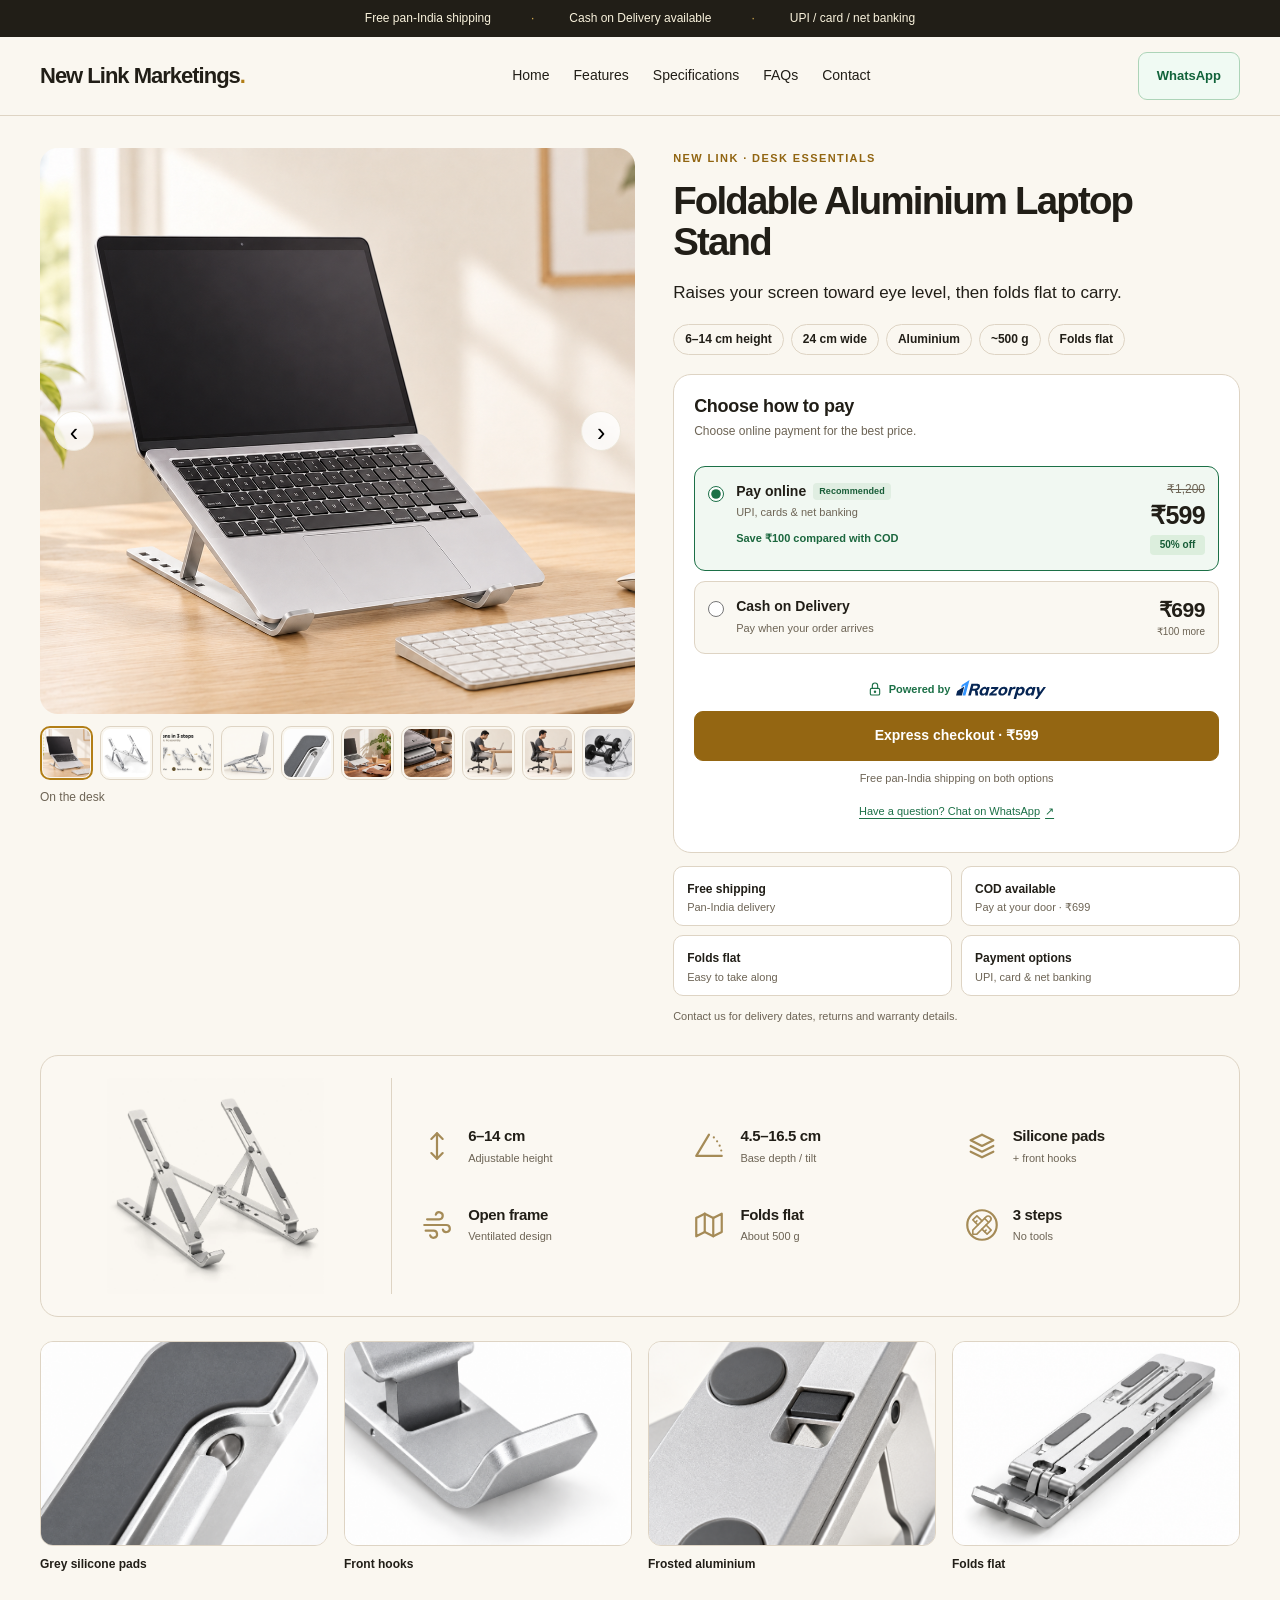
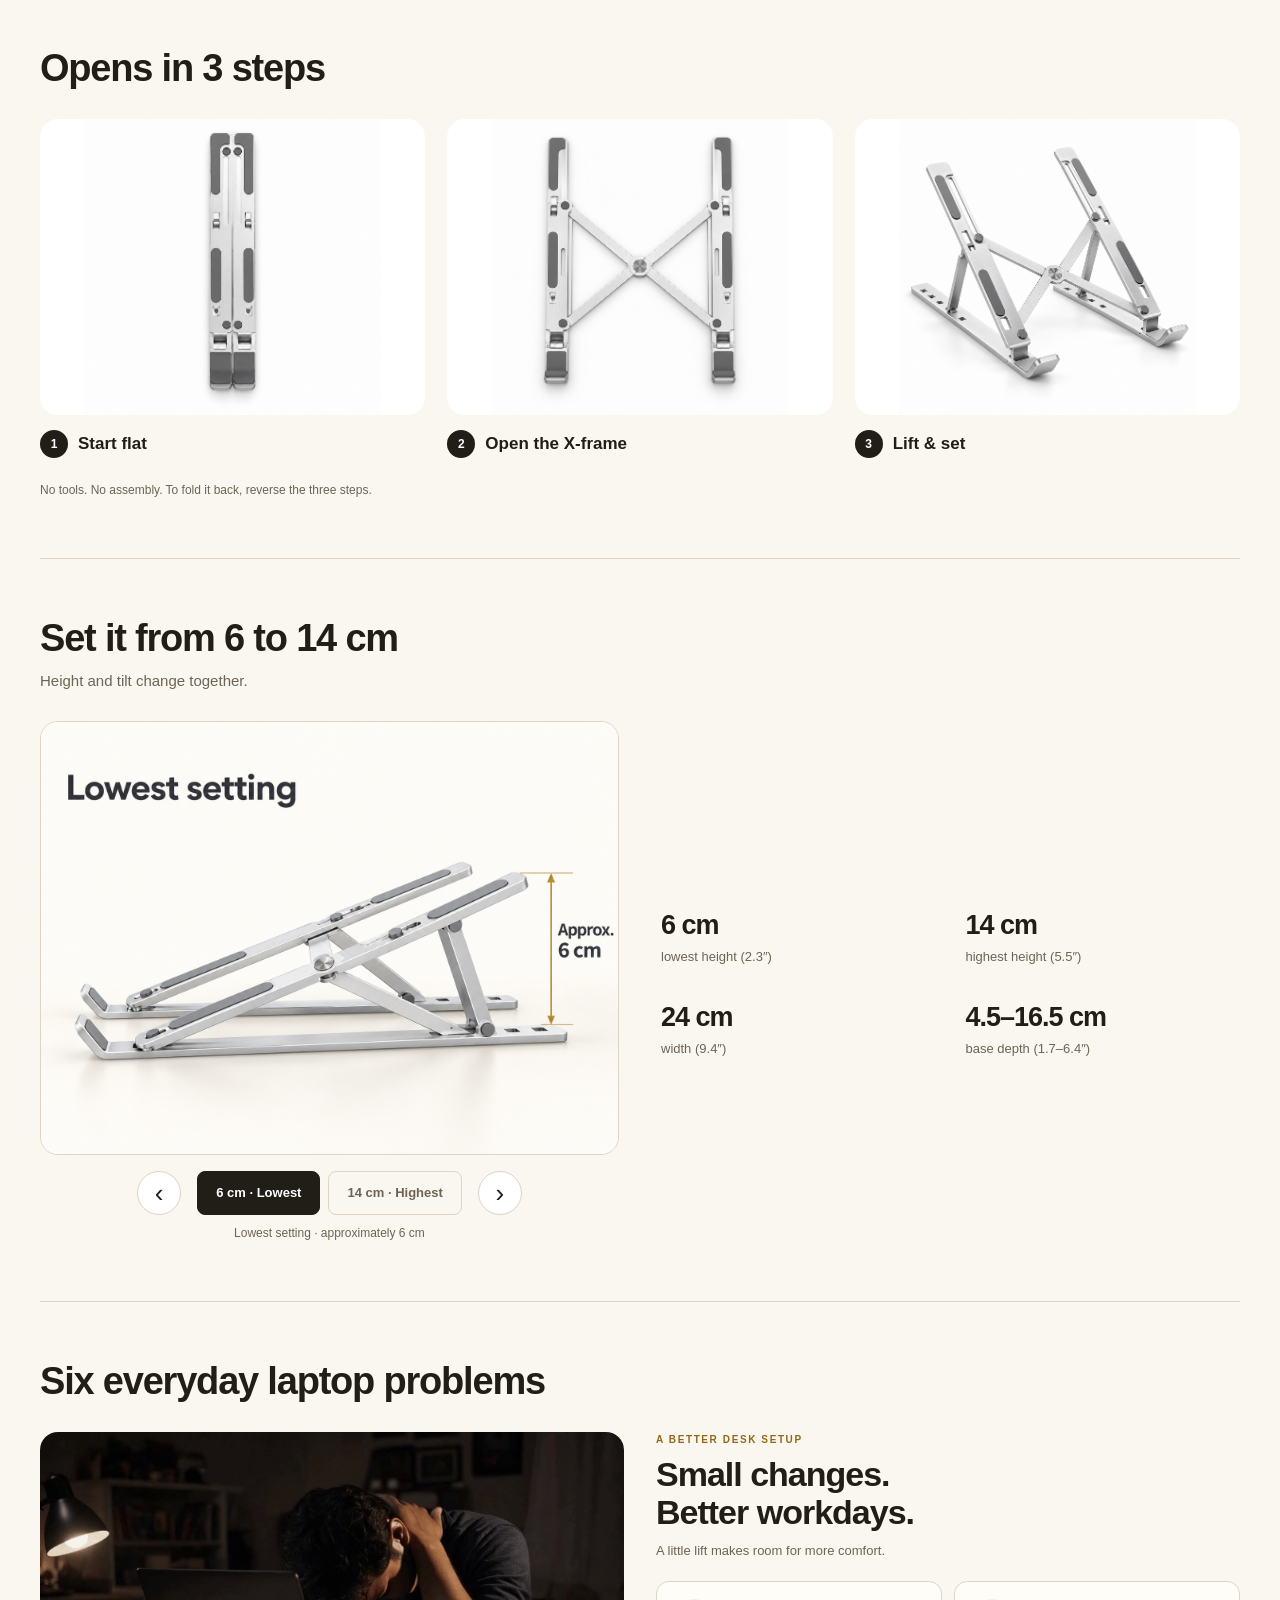
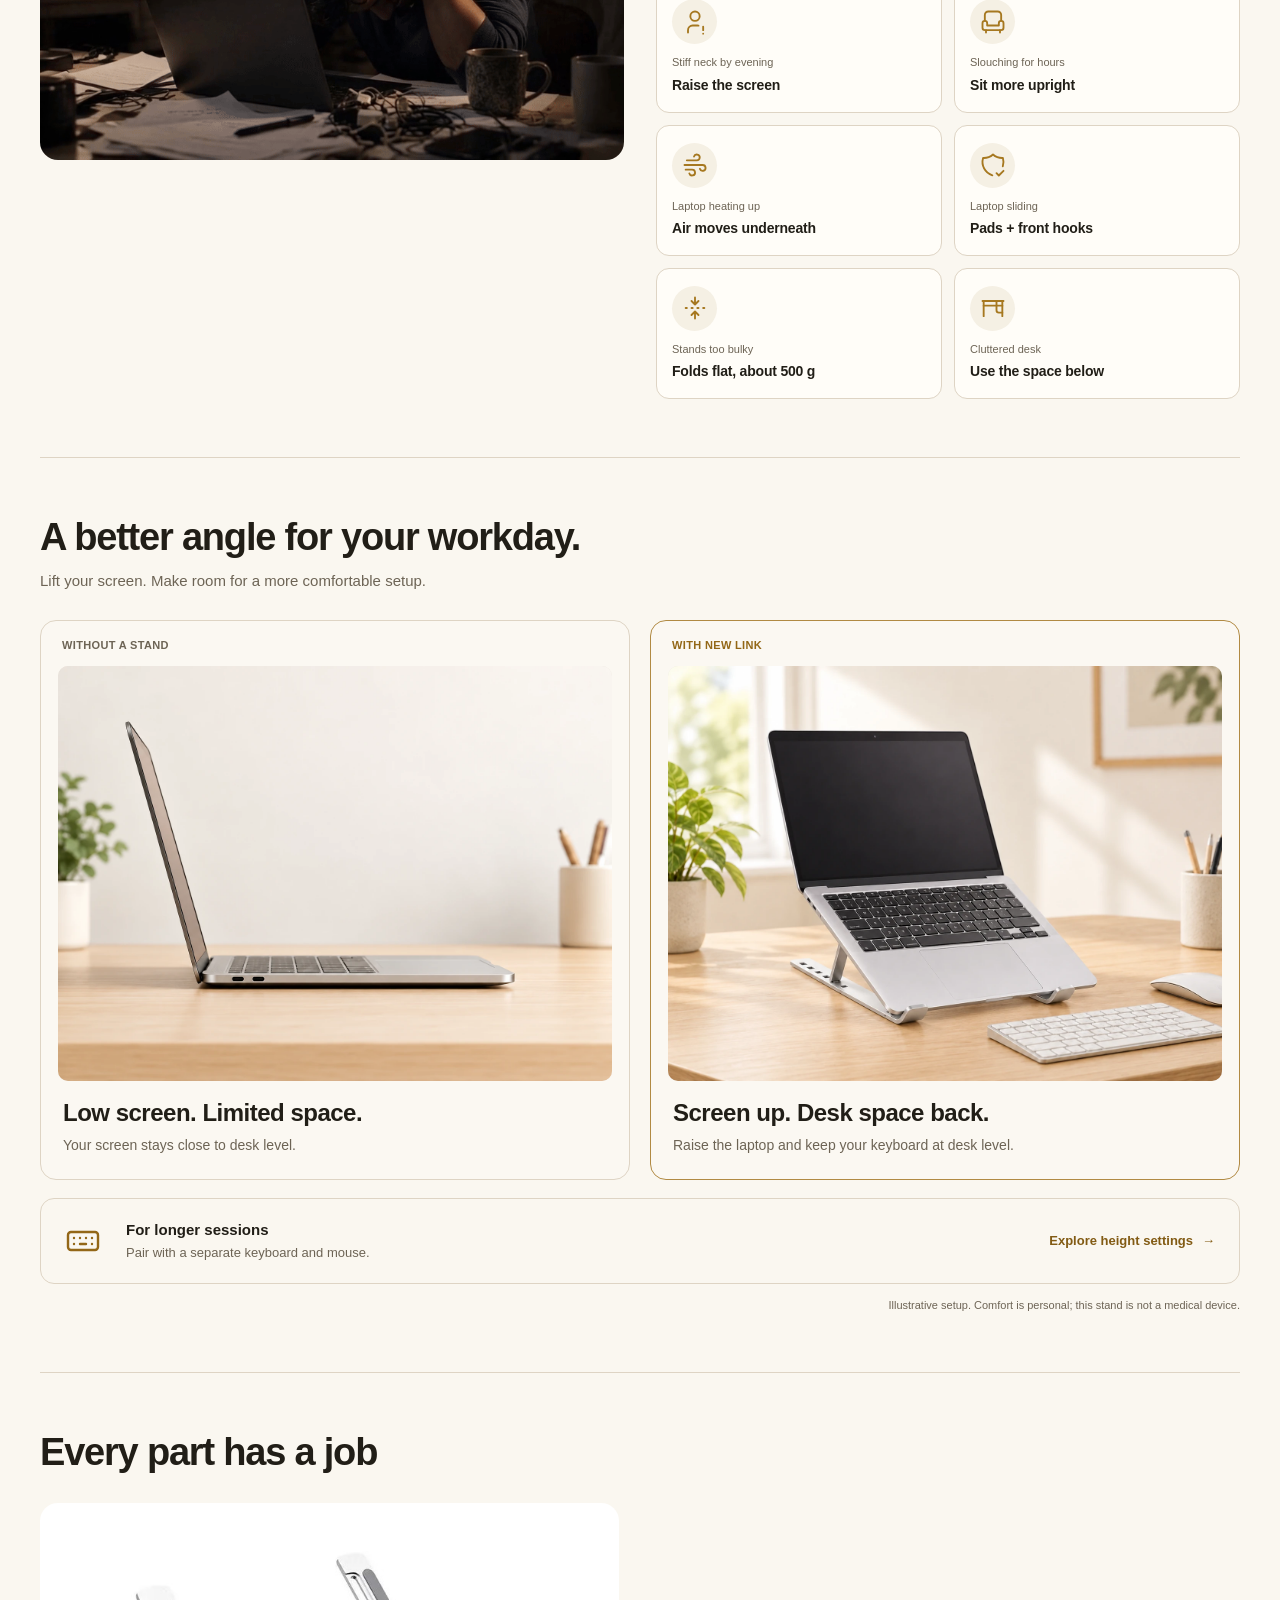
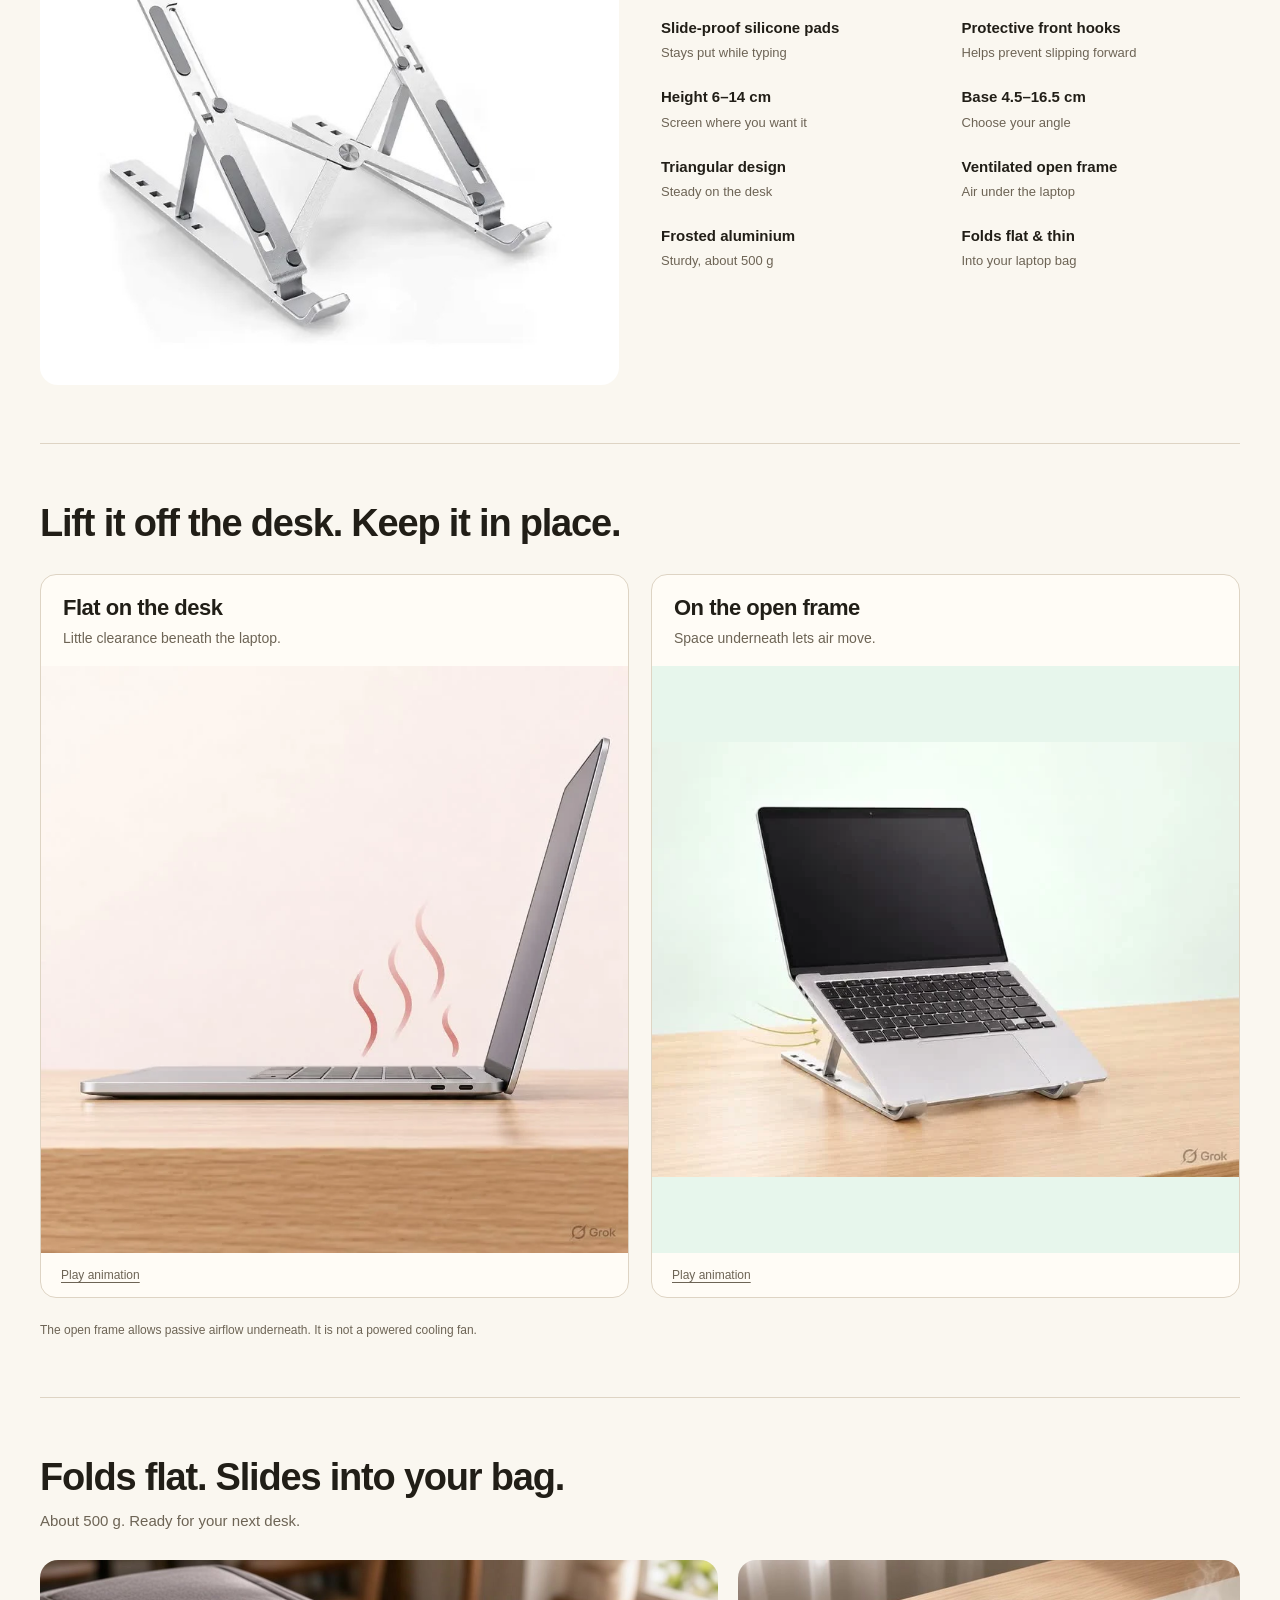
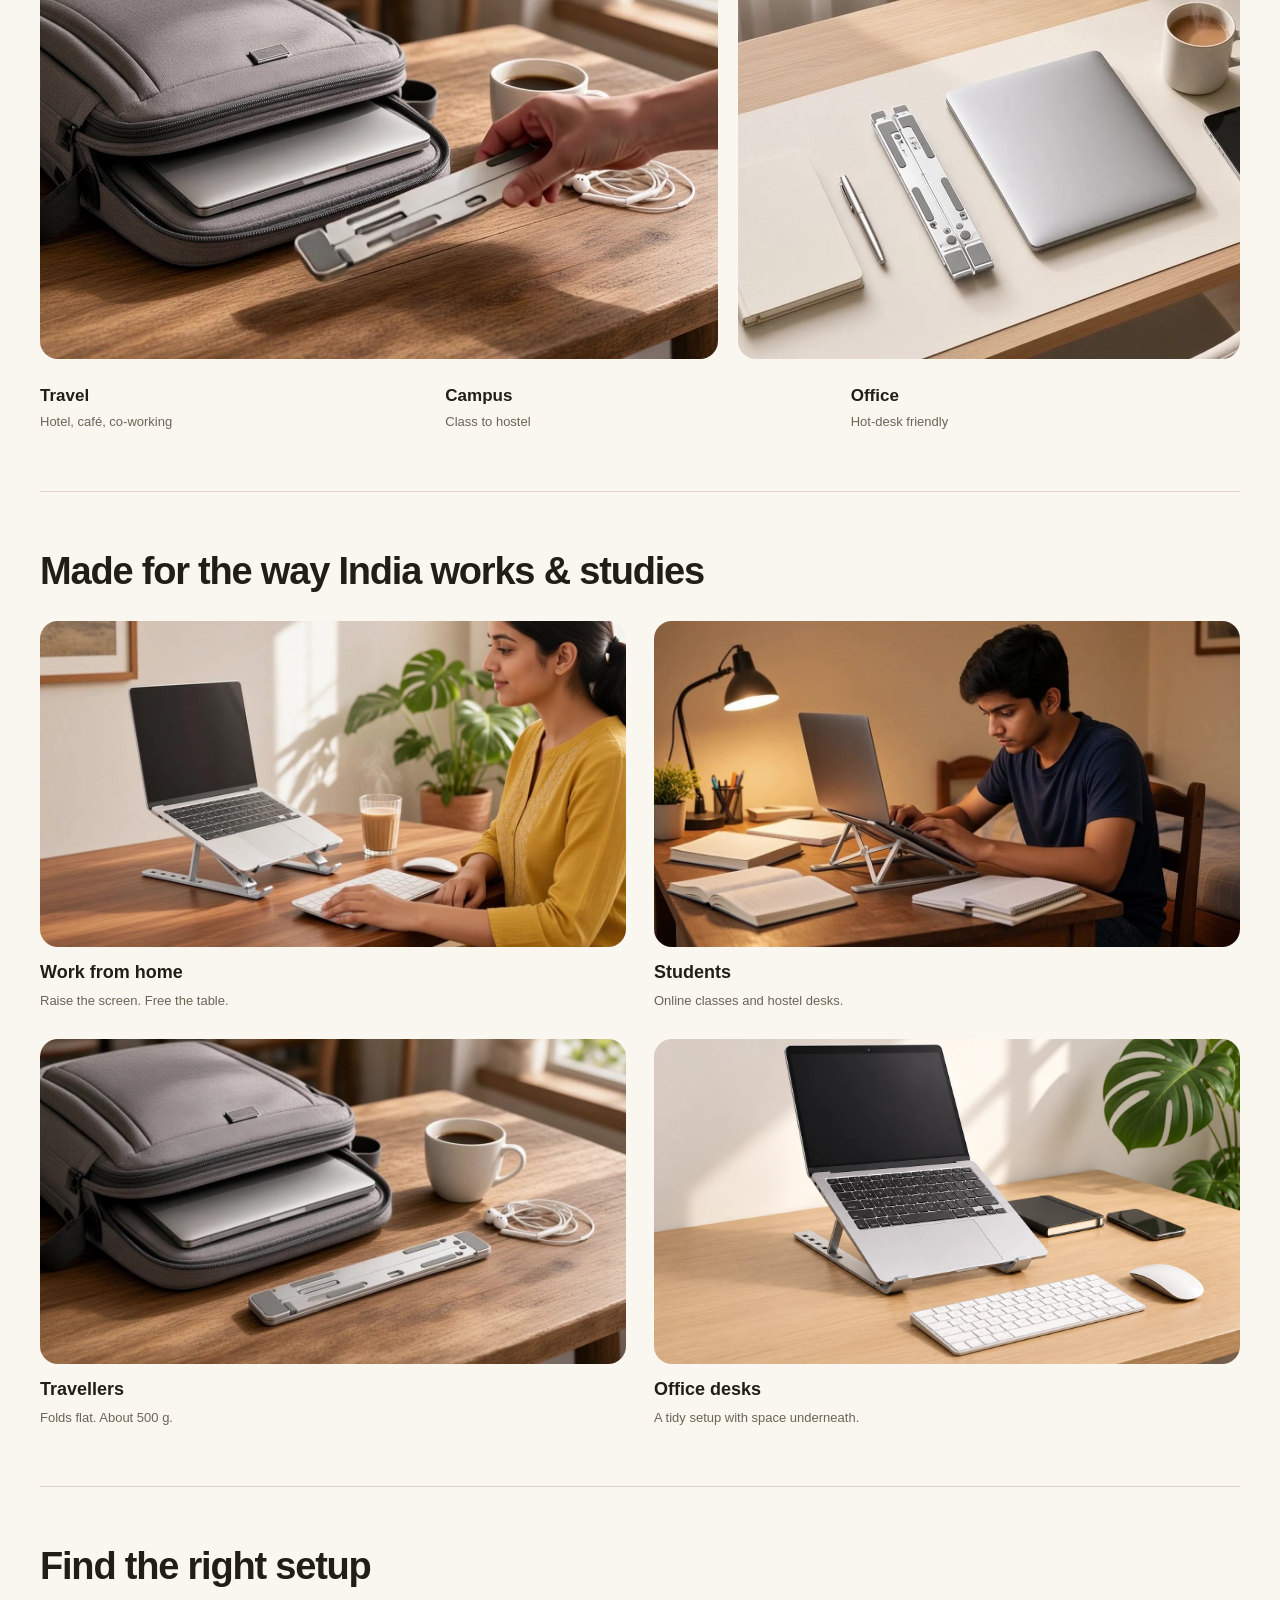
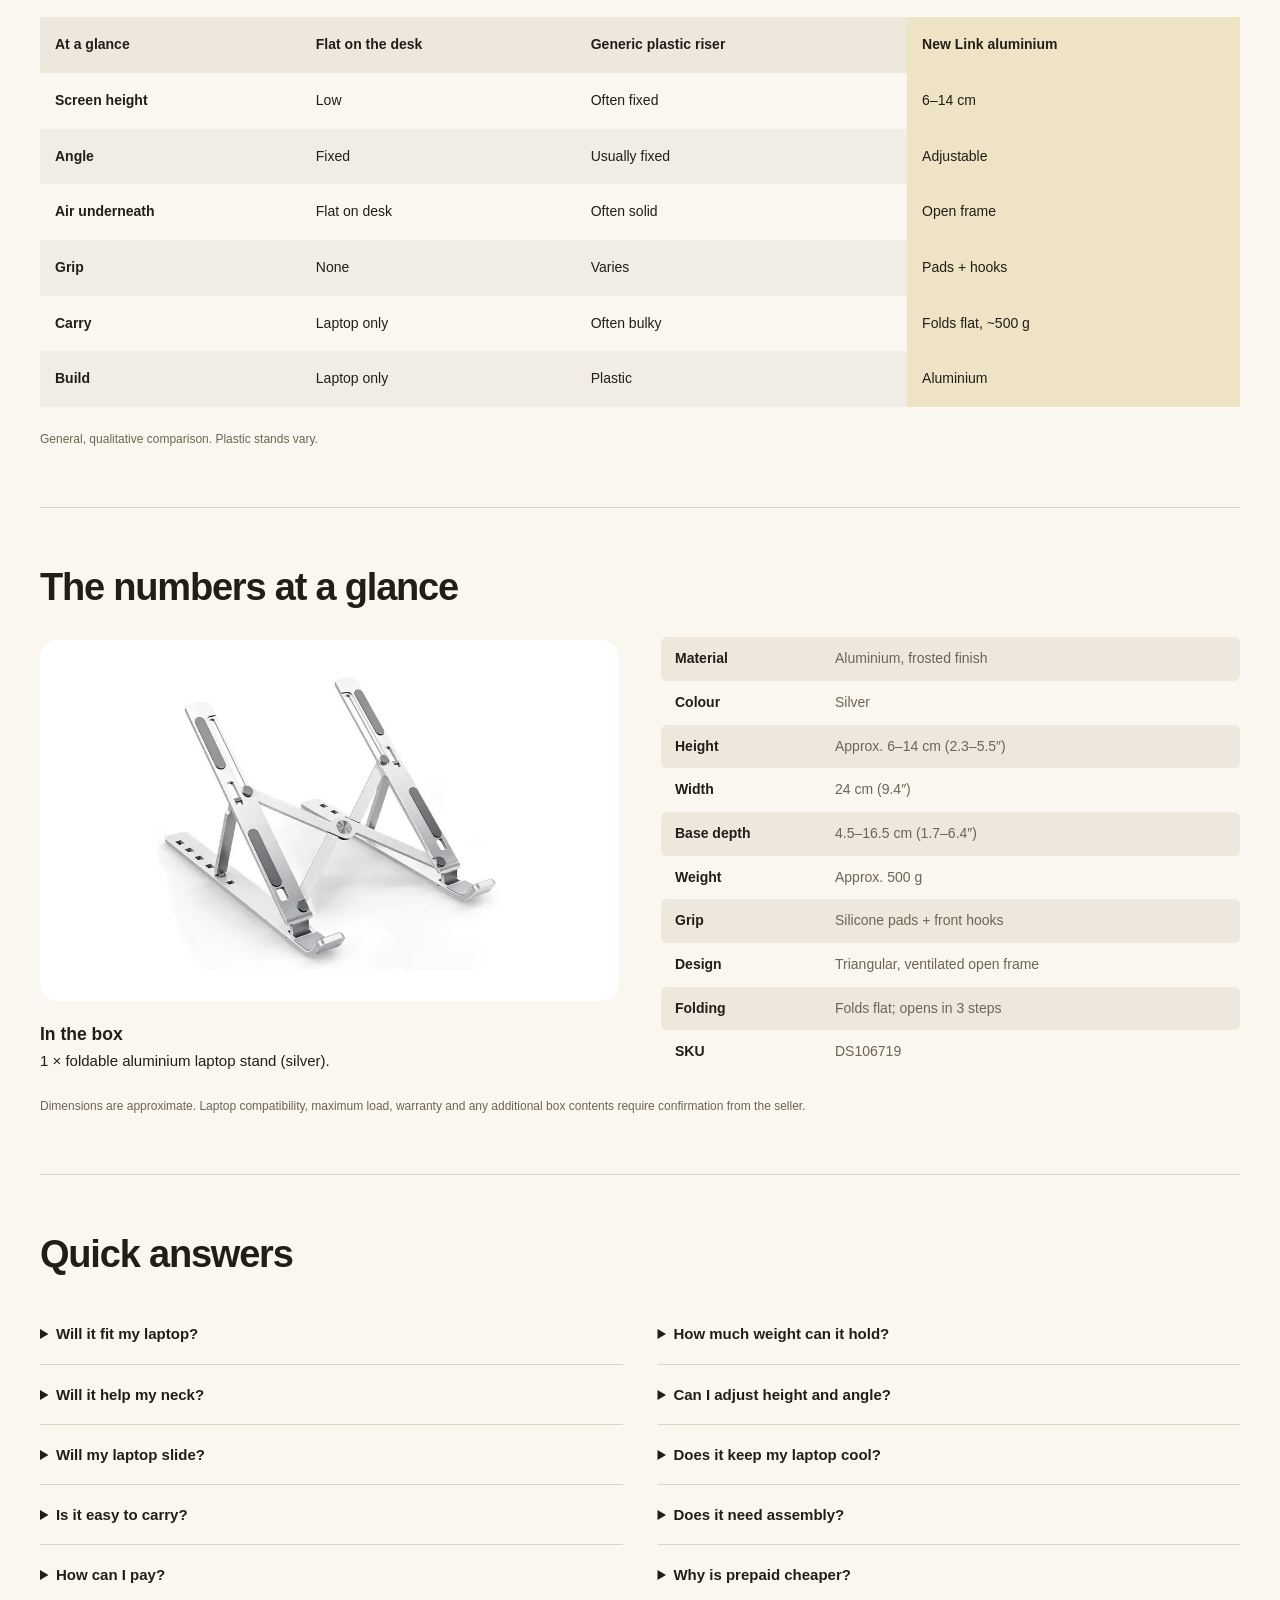
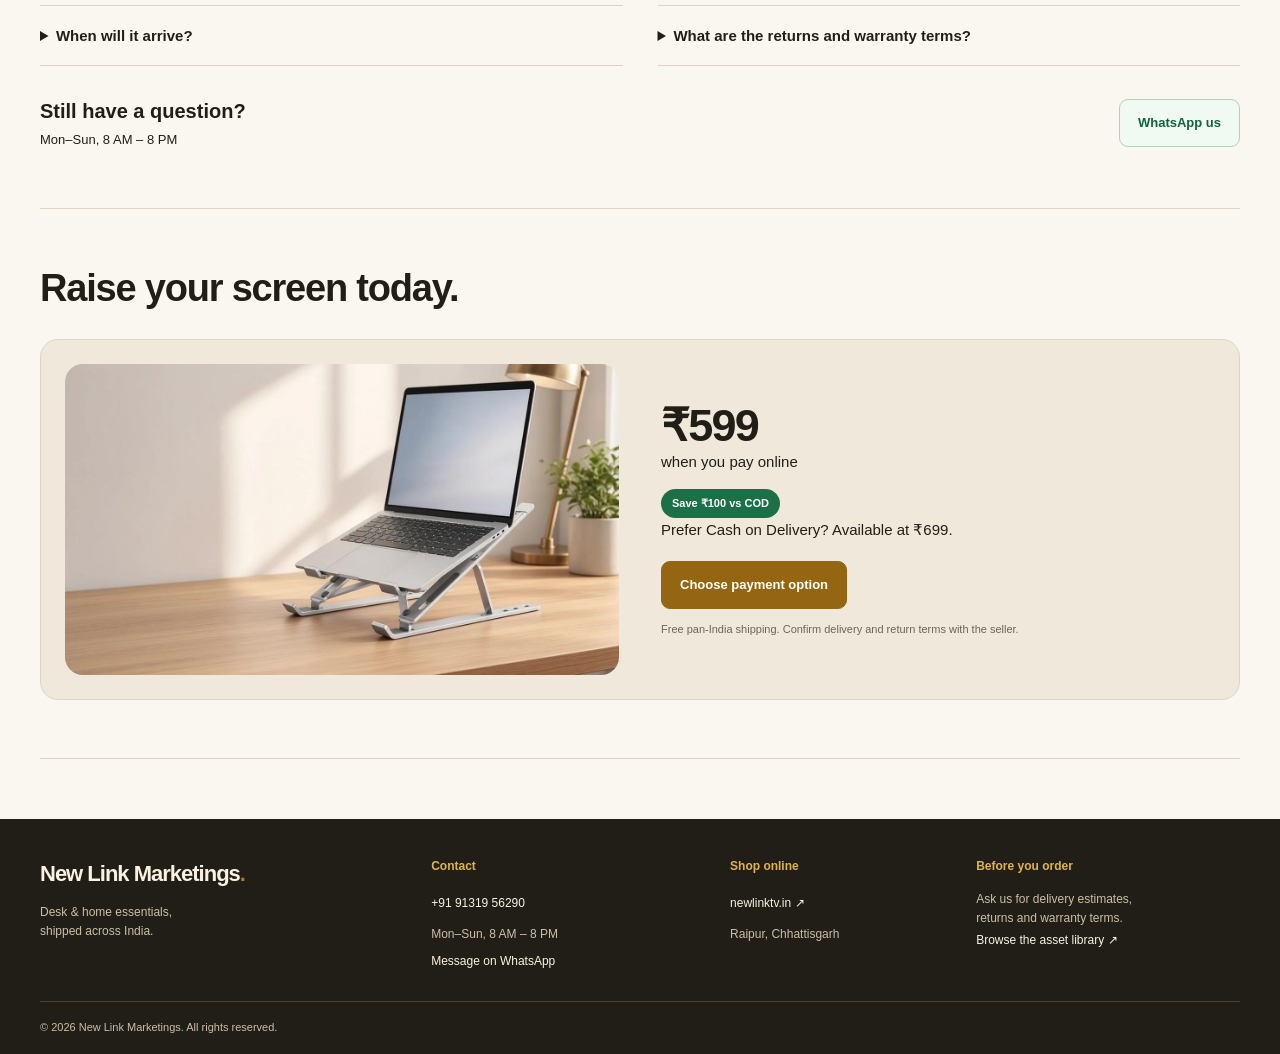
==== commit c8acc242: "Replace frosted aluminium detail with clear generated close-up" ====
--- a/index.html
+++ b/index.html
@@ -1 +1 @@
-<!doctype html><html lang="en-IN"><head><meta charset="utf-8"><meta name="viewport" content="width=device-width, initial-scale=1"><meta name="description" content="Foldable aluminium laptop stand from New Link Marketings. Adjustable 6–14 cm, silicone grip, about 500 g. ₹599 online or ₹699 COD."><title>Foldable Aluminium Laptop Stand | New Link Marketings</title><link rel="stylesheet" href="styles.css?v=29"><script src="payment-config.js?v=27" defer></script><script src="script.js?v=30" defer></script></head><body><a class="skip" href="#main">Skip to content</a><div class="announcement"><span>Free pan-India shipping</span><span>Cash on Delivery available</span><span>UPI / card / net banking</span></div><header><div class="nav wrap"><a href="#" class="brand">New Link Marketings<span>.</span></a><button id="menu-toggle" class="menu" aria-controls="navigation" aria-expanded="false">Menu</button><nav id="navigation" aria-label="Main navigation"><a href="#main">Home</a><a href="#features">Features</a><a href="#specs">Specifications</a><a href="#faq">FAQs</a><a href="#contact">Contact</a></nav><a class="button whatsapp nav-wa" href="https://wa.me/919131956290?text=Hi%2C%20I%20am%20interested%20in%20the%20foldable%20aluminium%20laptop%20stand." target="_blank" rel="noopener">WhatsApp</a></div></header><main id="main" class="wrap"><section class="hero"><div class="gallery"><div class="hero-photo"><img id="gallery-main" src="assets/laptop-stand-geometry-v2.png" alt="Silver laptop on the aluminium X-frame stand in a naturally lit workspace" width="1254" height="1254" fetchpriority="high"><button class="gallery-arrow prev" aria-label="Previous product image">‹</button><button class="gallery-arrow next" aria-label="Next product image">›</button></div><div id="thumbnails" class="thumbnails" aria-label="Product images"></div><p id="gallery-caption" class="caption" aria-live="polite">On the desk</p></div><div class="hero-copy"><p class="eyebrow">NEW LINK · DESK ESSENTIALS</p><h1>Foldable Aluminium Laptop Stand</h1><p class="intro">Raises your screen toward eye level, then folds flat to carry.</p><div class="tags"><span>6–14 cm height</span><span>24 cm wide</span><span>Aluminium</span><span>~500 g</span><span>Folds flat</span></div><div class="buy-box purchase-options" aria-labelledby="payment-options-title"><div class="payment-options-heading"><h2 id="payment-options-title">Choose how to pay</h2><p>Choose online payment for the best price.</p></div><fieldset class="payment-variants"><legend class="visually-hidden">Payment option</legend><label class="payment-variant is-selected"><input type="radio" name="hero-payment" value="online" checked><span class="payment-variant-copy"><span class="payment-variant-title">Pay online <span class="payment-recommended">Recommended</span></span><span class="payment-variant-description">UPI, cards &amp; net banking</span><span class="payment-variant-saving">Save ₹100 compared with COD</span></span><span class="payment-variant-price"><span class="payment-compare"><span class="visually-hidden">Compare at </span><s>₹1,200</s></span>₹599<span class="payment-discount">50% off</span></span></label><label class="payment-variant payment-variant-cod"><input type="radio" name="hero-payment" value="cod"><span class="payment-variant-copy"><span class="payment-variant-title">Cash on Delivery</span><span class="payment-variant-description">Pay when your order arrives</span></span><span class="payment-variant-price">₹699<span class="payment-price-extra">₹100 more</span></span></label></fieldset><p class="payment-gateway" hidden><img src="assets/icons/payment-lock.svg" alt="" width="16" height="16"><span>Powered by</span><img class="razorpay-logo" src="assets/brand/razorpay-logo.svg" alt="Razorpay" width="90" height="20"></p><button type="button" class="button primary payment-main-button" data-order>Express checkout · ₹599</button><p class="payment-shipping">Free pan-India shipping on both options</p><a class="payment-help" href="https://wa.me/919131956290?text=Hi%2C%20I%20have%20a%20question%20about%20the%20laptop%20stand." target="_blank" rel="noopener">Have a question? Chat on WhatsApp <span aria-hidden="true">↗</span></a></div><div class="trust"><div><b>Free shipping</b><small>Pan-India delivery</small></div><div><b>COD available</b><small>Pay at your door · ₹699</small></div><div><b>Folds flat</b><small>Easy to take along</small></div><div><b>Payment options</b><small>UPI, card & net banking</small></div></div><p class="fine">Contact us for delivery dates, returns and warranty details.</p></div></section><section id="stand-benefits" class="feature-summary" aria-label="Stand at a glance"><div class="feature-summary-product"><img src="assets/benefits-stand.webp" alt="Open silver aluminium laptop stand with grey silicone pads" width="1254" height="1254" loading="lazy"></div><dl class="feature-summary-list"><div class="benefit-item"><img src="assets/icons/benefit-height.svg" alt="" width="34" height="34" loading="lazy"><div><dt>6–14 cm</dt><dd>Adjustable height</dd></div></div><div class="benefit-item"><img src="assets/icons/benefit-angle.svg" alt="" width="34" height="34" loading="lazy"><div><dt>4.5–16.5 cm</dt><dd>Base depth / tilt</dd></div></div><div class="benefit-item"><img src="assets/icons/benefit-silicone.svg" alt="" width="34" height="34" loading="lazy"><div><dt>Silicone pads</dt><dd>+ front hooks</dd></div></div><div class="benefit-item"><img src="assets/icons/benefit-airflow.svg" alt="" width="34" height="34" loading="lazy"><div><dt>Open frame</dt><dd>Ventilated design</dd></div></div><div class="benefit-item"><img src="assets/icons/benefit-fold.svg" alt="" width="34" height="34" loading="lazy"><div><dt>Folds flat</dt><dd>About 500 g</dd></div></div><div class="benefit-item"><img src="assets/icons/benefit-no-tools.svg" alt="" width="34" height="34" loading="lazy"><div><dt>3 steps</dt><dd>No tools</dd></div></div></dl></section><div class="details-grid"><figure><img src="assets/grey-silicone-pad-generated.png" alt="Grey silicone pads" class="" loading="lazy" width="1280" height="720"><figcaption>Grey silicone pads</figcaption></figure><figure><img src="assets/front-hook-v2.png" alt="Front hooks" class="" loading="lazy" width="1280" height="720"><figcaption>Front hooks</figcaption></figure><figure><img src="assets/frosted-aluminium.jpg" alt="Frosted aluminium" class="" loading="lazy" width="1280" height="720"><figcaption>Frosted aluminium</figcaption></figure><figure><img src="assets/folded-stand-generated.png" alt="Folds flat" class="" loading="lazy" width="1280" height="720"><figcaption>Folds flat</figcaption></figure></div><section id="setup" class="section"><div class="section-heading"><h2>Opens in 3 steps</h2></div><div class="steps"><figure><img src="assets/folded-top-view-generated.png" alt="Start flat: top view of the folded aluminium stand" class="" loading="lazy" width="1254" height="1254"><figcaption><span>1</span>Start flat</figcaption></figure><figure><img src="assets/x-frame-top-view-generated.png" alt="Open the X-frame: overhead view of the stand spread sideways and still flat" class="" loading="lazy" width="1254" height="1254"><figcaption><span>2</span>Open the X-frame</figcaption></figure><figure><img src="assets/raised-stand-generated.png" alt="Lift and set: fully raised aluminium stand with open triangular supports" class="" loading="lazy" width="1254" height="1254"><figcaption><span>3</span>Lift & set</figcaption></figure></div><p class="note">No tools. No assembly. To fold it back, reverse the three steps.</p></section><section id="height" class="section"><div class="section-heading"><h2>Set it from 6 to 14 cm</h2><p>Height and tilt change together.</p></div><div class="height-layout"><div class="height-carousel" role="region" aria-roledescription="carousel" aria-label="Adjustable stand height" tabindex="0"><div class="height-slides"><figure class="height-slide" role="group" aria-roledescription="slide" aria-label="1 of 2: Lowest setting"><img src="assets/height-low-6cm-generated.png" alt="Lowest setting: silver laptop stand at approximately 6 cm, with a vertical height marker" loading="lazy" width="1448" height="1086"></figure><figure class="height-slide" role="group" aria-roledescription="slide" aria-label="2 of 2: Highest setting" hidden><img src="assets/height-high-14cm-generated.png" alt="Highest setting: silver laptop stand at approximately 14 cm, with a vertical height marker" loading="lazy" width="1448" height="1086"></figure></div><div class="height-controls"><button type="button" class="height-prev" aria-label="Previous height illustration">‹</button><div class="height-choices" aria-label="Choose height illustration"><button type="button" data-height-slide="0" aria-pressed="true">6 cm · Lowest</button><button type="button" data-height-slide="1" aria-pressed="false">14 cm · Highest</button></div><button type="button" class="height-next" aria-label="Next height illustration">›</button></div><p class="height-status" aria-live="polite" aria-atomic="true">Lowest setting · approximately 6 cm</p></div><div class="measurements"><div><strong>6 cm</strong><p>lowest height (2.3″)</p></div><div><strong>14 cm</strong><p>highest height (5.5″)</p></div><div><strong>24 cm</strong><p>width (9.4″)</p></div><div><strong>4.5–16.5 cm</strong><p>base depth (1.7–6.4″)</p></div></div></div></section><section id="everyday" class="section"><div class="section-heading"><h2>Six everyday laptop problems</h2></div><div class="split everyday-layout"><img src="assets/neck-discomfort-loop.gif" alt="Person rubbing their neck while working over a flat laptop" class="everyday-media" loading="lazy" width="800" height="450"><div class="everyday-panel"><div class="everyday-heading"><p class="everyday-eyebrow">A better desk setup</p><h3>Small changes.<br>Better workdays.</h3><p>A little lift makes room for more comfort.</p></div><ul class="problem-grid" aria-label="Everyday problems and stand benefits"><li class="problem-card"><span class="problem-icon"><img src="assets/icons/neck-comfort.svg" alt="" width="32" height="32" loading="lazy"></span><p class="problem-label">Stiff neck by evening</p><h3>Raise the screen</h3></li><li class="problem-card"><span class="problem-icon"><img src="assets/icons/upright-posture.svg" alt="" width="32" height="32" loading="lazy"></span><p class="problem-label">Slouching for hours</p><h3>Sit more upright</h3></li><li class="problem-card"><span class="problem-icon"><img src="assets/icons/open-airflow.svg" alt="" width="32" height="32" loading="lazy"></span><p class="problem-label">Laptop heating up</p><h3>Air moves underneath</h3></li><li class="problem-card"><span class="problem-icon"><img src="assets/icons/secure-grip.svg" alt="" width="32" height="32" loading="lazy"></span><p class="problem-label">Laptop sliding</p><h3>Pads + front hooks</h3></li><li class="problem-card"><span class="problem-icon"><img src="assets/icons/fold-and-carry.svg" alt="" width="32" height="32" loading="lazy"></span><p class="problem-label">Stands too bulky</p><h3>Folds flat, about 500 g</h3></li><li class="problem-card"><span class="problem-icon"><img src="assets/icons/desk-space.svg" alt="" width="32" height="32" loading="lazy"></span><p class="problem-label">Cluttered desk</p><h3>Use the space below</h3></li></ul></div></div></section><section id="posture" class="section setup-comparison" aria-labelledby="comparison-title"><div class="section-heading"><h2 id="comparison-title">A better angle for your workday.</h2><p>Lift your screen. Make room for a more comfortable setup.</p></div><div class="setup-comparison-grid"><figure class="setup-option"><p class="setup-option-label">Without a stand</p><img src="assets/comparison-flat-desk.webp" alt="Side view of a silver laptop resting flat on an oak desk" width="1448" height="1086" loading="lazy"><figcaption><h3>Low screen. Limited space.</h3><p>Your screen stays close to desk level.</p></figcaption></figure><figure class="setup-option setup-option-raised"><p class="setup-option-label">With New Link</p><img src="assets/comparison-raised-stand-v2.webp" alt="Silver laptop seated in the aluminium stand’s retaining hooks, with a separate keyboard and mouse" width="1448" height="1086" loading="lazy"><figcaption><h3>Screen up. Desk space back.</h3><p>Raise the laptop and keep your keyboard at desk level.</p></figcaption></figure></div><aside class="setup-session-tip" aria-label="Longer-session setup tip"><img src="assets/icons/keyboard.svg" alt="" width="36" height="36" loading="lazy"><div><h3>For longer sessions</h3><p>Pair with a separate keyboard and mouse.</p></div><a href="#height">Explore height settings <span aria-hidden="true">→</span></a></aside><p class="setup-comparison-note">Illustrative setup. Comfort is personal; this stand is not a medical device.</p></section><section id="features" class="section"><div class="section-heading"><h2>Every part has a job</h2></div><div class="split"><div class="product-image"><img src="assets/stand-product.jpg" alt="Silver X-frame laptop stand with silicone pads" class="" loading="lazy" width="1280" height="720"></div><div class="feature-list"><div><h3>Slide-proof silicone pads</h3><p>Stays put while typing</p></div><div><h3>Protective front hooks</h3><p>Helps prevent slipping forward</p></div><div><h3>Height 6–14 cm</h3><p>Screen where you want it</p></div><div><h3>Base 4.5–16.5 cm</h3><p>Choose your angle</p></div><div><h3>Triangular design</h3><p>Steady on the desk</p></div><div><h3>Ventilated open frame</h3><p>Air under the laptop</p></div><div><h3>Frosted aluminium</h3><p>Sturdy, about 500 g</p></div><div><h3>Folds flat & thin</h3><p>Into your laptop bag</p></div></div></div></section><section id="airflow" class="section"><div class="section-heading"><h2>Lift it off the desk. Keep it in place.</h2></div><div class="airflow-comparison"><figure class="airflow-option"><figcaption><h3>Flat on the desk</h3><p>Little clearance beneath the laptop.</p></figcaption><div class="airflow-media airflow-media-flat"><video id="flat-desk-video" autoplay loop muted playsinline preload="metadata" poster="assets/flat-desk-warmth-poster.webp" width="800" height="800" aria-label="Illustration of a laptop resting flat on a desk, with animated warmth indicators"><source src="assets/flat-desk-warmth-loop.mp4" type="video/mp4"><img src="assets/flat-desk-warmth-poster.webp" alt="Laptop flat on a desk with conceptual warmth indicators" width="960" height="960"></video></div><button type="button" class="airflow-animation-toggle" aria-controls="flat-desk-video">Pause animation</button></figure><figure class="airflow-option"><figcaption><h3>On the open frame</h3><p>Space underneath lets air move.</p></figcaption><div class="airflow-media airflow-media-open"><video id="open-frame-video" autoplay loop muted playsinline preload="metadata" poster="assets/open-frame-airflow-poster.webp" width="800" height="592" aria-label="Illustration of passive airflow under a laptop supported by an open aluminium stand"><source src="assets/open-frame-airflow-loop.mp4" type="video/mp4"><img src="assets/open-frame-airflow-poster.webp" alt="Raised laptop on an open frame with conceptual airflow indicators" width="800" height="592"></video></div><button type="button" class="airflow-animation-toggle" aria-controls="open-frame-video">Pause animation</button></figure></div><p class="note">The open frame allows passive airflow underneath. It is not a powered cooling fan.</p></section><section id="carry" class="section"><div class="section-heading"><h2>Folds flat. Slides into your bag.</h2><p>About 500 g. Ready for your next desk.</p></div><div class="carry-grid"><img src="assets/fold-into-bag.jpg" alt="Hand placing the folded stand into a laptop bag" class="" loading="lazy" width="1280" height="720"><img src="assets/desk-flatlay.jpg" alt="Folded stand beside laptop and desk essentials" class="" loading="lazy" width="1280" height="720"></div><div class="use-labels"><p><b>Travel</b>Hotel, café, co-working</p><p><b>Campus</b>Class to hostel</p><p><b>Office</b>Hot-desk friendly</p></div></section><section id="who" class="section"><div class="section-heading"><h2>Made for the way India works & studies</h2></div><div class="lifestyle-grid"><figure><img src="assets/lifestyle-home.jpg" alt="Work from home" class="" loading="lazy" width="1280" height="720"><figcaption><h3>Work from home</h3><p>Raise the screen. Free the table.</p></figcaption></figure><figure><img src="assets/lifestyle-student.jpg" alt="Students" class="" loading="lazy" width="1280" height="720"><figcaption><h3>Students</h3><p>Online classes and hostel desks.</p></figcaption></figure><figure><img src="assets/travel-bag.jpg" alt="Travellers" class="" loading="lazy" width="1280" height="720"><figcaption><h3>Travellers</h3><p>Folds flat. About 500 g.</p></figcaption></figure><figure><img src="assets/office-desk-corrected.webp" alt="Office desk with a laptop properly seated on the aluminium stand, external keyboard and mouse" class="" loading="lazy" width="1586" height="992"><figcaption><h3>Office desks</h3><p>A tidy setup with space underneath.</p></figcaption></figure></div></section><section id="compare" class="section"><div class="section-heading"><h2>Find the right setup</h2></div><div class="table-wrap"><table><thead><tr><th scope="col">At a glance</th><th scope="col">Flat on the desk</th><th scope="col">Generic plastic riser</th><th scope="col">New Link aluminium</th></tr></thead><tbody><tr><th scope="row">Screen height</th><td>Low</td><td>Often fixed</td><td>6–14 cm</td></tr><tr><th scope="row">Angle</th><td>Fixed</td><td>Usually fixed</td><td>Adjustable</td></tr><tr><th scope="row">Air underneath</th><td>Flat on desk</td><td>Often solid</td><td>Open frame</td></tr><tr><th scope="row">Grip</th><td>None</td><td>Varies</td><td>Pads + hooks</td></tr><tr><th scope="row">Carry</th><td>Laptop only</td><td>Often bulky</td><td>Folds flat, ~500 g</td></tr><tr><th scope="row">Build</th><td>Laptop only</td><td>Plastic</td><td>Aluminium</td></tr></tbody></table></div><p class="note">General, qualitative comparison. Plastic stands vary.</p></section><section id="specs" class="section"><div class="section-heading"><h2>The numbers at a glance</h2></div><div class="split"><div><img src="assets/stand-product.jpg" alt="Open aluminium laptop stand" class="spec-product" loading="lazy" width="1280" height="720"><h3>In the box</h3><p>1 × foldable aluminium laptop stand (silver).</p></div><dl class="specifications"><div><dt>Material</dt><dd>Aluminium, frosted finish</dd></div><div><dt>Colour</dt><dd>Silver</dd></div><div><dt>Height</dt><dd>Approx. 6–14 cm (2.3–5.5″)</dd></div><div><dt>Width</dt><dd>24 cm (9.4″)</dd></div><div><dt>Base depth</dt><dd>4.5–16.5 cm (1.7–6.4″)</dd></div><div><dt>Weight</dt><dd>Approx. 500 g</dd></div><div><dt>Grip</dt><dd>Silicone pads + front hooks</dd></div><div><dt>Design</dt><dd>Triangular, ventilated open frame</dd></div><div><dt>Folding</dt><dd>Folds flat; opens in 3 steps</dd></div><div><dt>SKU</dt><dd>DS106719</dd></div></dl></div><p class="note">Dimensions are approximate. Laptop compatibility, maximum load, warranty and any additional box contents require confirmation from the seller.</p></section><section id="faq" class="section"><div class="section-heading"><h2>Quick answers</h2></div><div class="faq-grid"><details><summary>Will it fit my laptop?</summary><p>The stand is 24 cm wide with front hooks. Contact us to confirm compatibility with your laptop model.</p></details><details><summary>How much weight can it hold?</summary><p>Please contact us for the confirmed maximum load before ordering.</p></details><details><summary>Will it help my neck?</summary><p>It helps raise your screen toward eye level. It is not a medical device. For longer sessions, use a separate keyboard and mouse.</p></details><details><summary>Can I adjust height and angle?</summary><p>Yes. Height is approximately 6–14 cm, with a base depth of 4.5–16.5 cm. Height and tilt change together.</p></details><details><summary>Will my laptop slide?</summary><p>Silicone pads provide grip, and the front hooks support the laptop edge.</p></details><details><summary>Does it keep my laptop cool?</summary><p>The open frame lets air move underneath. It is not a fan.</p></details><details><summary>Is it easy to carry?</summary><p>It folds flat and thin and weighs about 500 g.</p></details><details><summary>Does it need assembly?</summary><p>No tools or assembly. Open it in three steps.</p></details><details><summary>How can I pay?</summary><p>The listed price is ₹599 online via UPI, card or net banking, or ₹699 with Cash on Delivery. Contact the seller to arrange payment.</p></details><details><summary>Why is prepaid cheaper?</summary><p>The ₹100 difference reflects extra COD handling and cash-collection costs.</p></details><details><summary>When will it arrive?</summary><p>Shipping is free across India. Contact us with your PIN code for dispatch and delivery estimates.</p></details><details><summary>What are the returns and warranty terms?</summary><p>The PDF leaves the return window and warranty unconfirmed. Please ask the seller for the current terms before purchase.</p></details></div><div class="question"><div><h3>Still have a question?</h3><p>Mon–Sun, 8 AM – 8 PM</p></div><a class="button whatsapp" href="https://wa.me/919131956290?text=Hi%2C%20I%20am%20interested%20in%20the%20foldable%20aluminium%20laptop%20stand." target="_blank" rel="noopener">WhatsApp us</a></div></section><section id="order" class="section"><div class="section-heading"><h2>Raise your screen today.</h2></div><div class="split order-panel"><img src="assets/hero-desk.jpg" alt="Laptop raised on a foldable silver stand" class="" loading="lazy" width="1280" height="720"><div><strong class="price">₹599</strong><p>when you pay online</p><span class="saving">Save ₹100 vs COD</span><p>Prefer Cash on Delivery? Available at ₹699.</p><button class="button primary" data-order>Choose payment option</button><p class="fine">Free pan-India shipping. Confirm delivery and return terms with the seller.</p></div></div></section></main><footer id="contact"><div class="wrap footer-grid"><div><a class="brand" href="#">New Link Marketings<span>.</span></a><p>Desk & home essentials,<br>shipped across India.</p></div><div><h3>Contact</h3><a href="tel:+919131956290">+91 91319 56290</a><p>Mon–Sun, 8 AM – 8 PM</p><a class="text-link" href="https://wa.me/919131956290?text=Hi%2C%20I%20am%20interested%20in%20the%20foldable%20aluminium%20laptop%20stand." target="_blank" rel="noopener">Message on WhatsApp</a></div><div><h3>Shop online</h3><a href="https://newlinktv.in" target="_blank" rel="noopener">newlinktv.in ↗</a><p>Raipur, Chhattisgarh</p></div><div><h3>Before you order</h3><p>Ask us for delivery estimates,<br>returns and warranty terms.</p><a href="assets.html">Browse the asset library ↗</a></div></div><div class="wrap footer-bottom">© 2026 New Link Marketings. All rights reserved.</div></footer><div class="mobile-buy"><div><b>₹599 <small>online</small></b><small>COD ₹699 · Free shipping</small></div><button class="button primary" data-order>Buy now</button></div><dialog id="order-dialog"><form method="dialog"><button class="close" aria-label="Close order options">×</button></form><h2>Arrange your order</h2><p id="order-payment-summary">Online payment · ₹599. Contact New Link to confirm availability and arrange your payment.</p><fieldset><legend>Payment preference</legend><label><input type="radio" name="payment" value="online" checked> Online payment <b>₹599</b></label><label><input type="radio" name="payment" value="cod"> Cash on Delivery <b>₹699</b></label></fieldset><a id="order-whatsapp" class="button whatsapp" target="_blank" rel="noopener">Continue on WhatsApp</a><p class="fine">For online payment, ask New Link for their Razorpay payment link after confirming your order. No payment is collected on this page.</p></dialog></body></html>+<!doctype html><html lang="en-IN"><head><meta charset="utf-8"><meta name="viewport" content="width=device-width, initial-scale=1"><meta name="description" content="Foldable aluminium laptop stand from New Link Marketings. Adjustable 6–14 cm, silicone grip, about 500 g. ₹599 online or ₹699 COD."><title>Foldable Aluminium Laptop Stand | New Link Marketings</title><link rel="stylesheet" href="styles.css?v=29"><script src="payment-config.js?v=27" defer></script><script src="script.js?v=30" defer></script></head><body><a class="skip" href="#main">Skip to content</a><div class="announcement"><span>Free pan-India shipping</span><span>Cash on Delivery available</span><span>UPI / card / net banking</span></div><header><div class="nav wrap"><a href="#" class="brand">New Link Marketings<span>.</span></a><button id="menu-toggle" class="menu" aria-controls="navigation" aria-expanded="false">Menu</button><nav id="navigation" aria-label="Main navigation"><a href="#main">Home</a><a href="#features">Features</a><a href="#specs">Specifications</a><a href="#faq">FAQs</a><a href="#contact">Contact</a></nav><a class="button whatsapp nav-wa" href="https://wa.me/919131956290?text=Hi%2C%20I%20am%20interested%20in%20the%20foldable%20aluminium%20laptop%20stand." target="_blank" rel="noopener">WhatsApp</a></div></header><main id="main" class="wrap"><section class="hero"><div class="gallery"><div class="hero-photo"><img id="gallery-main" src="assets/laptop-stand-geometry-v2.png" alt="Silver laptop on the aluminium X-frame stand in a naturally lit workspace" width="1254" height="1254" fetchpriority="high"><button class="gallery-arrow prev" aria-label="Previous product image">‹</button><button class="gallery-arrow next" aria-label="Next product image">›</button></div><div id="thumbnails" class="thumbnails" aria-label="Product images"></div><p id="gallery-caption" class="caption" aria-live="polite">On the desk</p></div><div class="hero-copy"><p class="eyebrow">NEW LINK · DESK ESSENTIALS</p><h1>Foldable Aluminium Laptop Stand</h1><p class="intro">Raises your screen toward eye level, then folds flat to carry.</p><div class="tags"><span>6–14 cm height</span><span>24 cm wide</span><span>Aluminium</span><span>~500 g</span><span>Folds flat</span></div><div class="buy-box purchase-options" aria-labelledby="payment-options-title"><div class="payment-options-heading"><h2 id="payment-options-title">Choose how to pay</h2><p>Choose online payment for the best price.</p></div><fieldset class="payment-variants"><legend class="visually-hidden">Payment option</legend><label class="payment-variant is-selected"><input type="radio" name="hero-payment" value="online" checked><span class="payment-variant-copy"><span class="payment-variant-title">Pay online <span class="payment-recommended">Recommended</span></span><span class="payment-variant-description">UPI, cards &amp; net banking</span><span class="payment-variant-saving">Save ₹100 compared with COD</span></span><span class="payment-variant-price"><span class="payment-compare"><span class="visually-hidden">Compare at </span><s>₹1,200</s></span>₹599<span class="payment-discount">50% off</span></span></label><label class="payment-variant payment-variant-cod"><input type="radio" name="hero-payment" value="cod"><span class="payment-variant-copy"><span class="payment-variant-title">Cash on Delivery</span><span class="payment-variant-description">Pay when your order arrives</span></span><span class="payment-variant-price">₹699<span class="payment-price-extra">₹100 more</span></span></label></fieldset><p class="payment-gateway" hidden><img src="assets/icons/payment-lock.svg" alt="" width="16" height="16"><span>Powered by</span><img class="razorpay-logo" src="assets/brand/razorpay-logo.svg" alt="Razorpay" width="90" height="20"></p><button type="button" class="button primary payment-main-button" data-order>Express checkout · ₹599</button><p class="payment-shipping">Free pan-India shipping on both options</p><a class="payment-help" href="https://wa.me/919131956290?text=Hi%2C%20I%20have%20a%20question%20about%20the%20laptop%20stand." target="_blank" rel="noopener">Have a question? Chat on WhatsApp <span aria-hidden="true">↗</span></a></div><div class="trust"><div><b>Free shipping</b><small>Pan-India delivery</small></div><div><b>COD available</b><small>Pay at your door · ₹699</small></div><div><b>Folds flat</b><small>Easy to take along</small></div><div><b>Payment options</b><small>UPI, card & net banking</small></div></div><p class="fine">Contact us for delivery dates, returns and warranty details.</p></div></section><section id="stand-benefits" class="feature-summary" aria-label="Stand at a glance"><div class="feature-summary-product"><img src="assets/benefits-stand.webp" alt="Open silver aluminium laptop stand with grey silicone pads" width="1254" height="1254" loading="lazy"></div><dl class="feature-summary-list"><div class="benefit-item"><img src="assets/icons/benefit-height.svg" alt="" width="34" height="34" loading="lazy"><div><dt>6–14 cm</dt><dd>Adjustable height</dd></div></div><div class="benefit-item"><img src="assets/icons/benefit-angle.svg" alt="" width="34" height="34" loading="lazy"><div><dt>4.5–16.5 cm</dt><dd>Base depth / tilt</dd></div></div><div class="benefit-item"><img src="assets/icons/benefit-silicone.svg" alt="" width="34" height="34" loading="lazy"><div><dt>Silicone pads</dt><dd>+ front hooks</dd></div></div><div class="benefit-item"><img src="assets/icons/benefit-airflow.svg" alt="" width="34" height="34" loading="lazy"><div><dt>Open frame</dt><dd>Ventilated design</dd></div></div><div class="benefit-item"><img src="assets/icons/benefit-fold.svg" alt="" width="34" height="34" loading="lazy"><div><dt>Folds flat</dt><dd>About 500 g</dd></div></div><div class="benefit-item"><img src="assets/icons/benefit-no-tools.svg" alt="" width="34" height="34" loading="lazy"><div><dt>3 steps</dt><dd>No tools</dd></div></div></dl></section><div class="details-grid"><figure><img src="assets/grey-silicone-pad-generated.png" alt="Grey silicone pads" class="" loading="lazy" width="1280" height="720"><figcaption>Grey silicone pads</figcaption></figure><figure><img src="assets/front-hook-v2.png" alt="Front hooks" class="" loading="lazy" width="1280" height="720"><figcaption>Front hooks</figcaption></figure><figure><img src="assets/frosted-aluminium-generated.png" alt="Close-up of the frosted silver aluminium finish, silicone pads and latch" class="" loading="lazy" width="1448" height="1086"><figcaption>Frosted aluminium</figcaption></figure><figure><img src="assets/folded-stand-generated.png" alt="Folds flat" class="" loading="lazy" width="1280" height="720"><figcaption>Folds flat</figcaption></figure></div><section id="setup" class="section"><div class="section-heading"><h2>Opens in 3 steps</h2></div><div class="steps"><figure><img src="assets/folded-top-view-generated.png" alt="Start flat: top view of the folded aluminium stand" class="" loading="lazy" width="1254" height="1254"><figcaption><span>1</span>Start flat</figcaption></figure><figure><img src="assets/x-frame-top-view-generated.png" alt="Open the X-frame: overhead view of the stand spread sideways and still flat" class="" loading="lazy" width="1254" height="1254"><figcaption><span>2</span>Open the X-frame</figcaption></figure><figure><img src="assets/raised-stand-generated.png" alt="Lift and set: fully raised aluminium stand with open triangular supports" class="" loading="lazy" width="1254" height="1254"><figcaption><span>3</span>Lift & set</figcaption></figure></div><p class="note">No tools. No assembly. To fold it back, reverse the three steps.</p></section><section id="height" class="section"><div class="section-heading"><h2>Set it from 6 to 14 cm</h2><p>Height and tilt change together.</p></div><div class="height-layout"><div class="height-carousel" role="region" aria-roledescription="carousel" aria-label="Adjustable stand height" tabindex="0"><div class="height-slides"><figure class="height-slide" role="group" aria-roledescription="slide" aria-label="1 of 2: Lowest setting"><img src="assets/height-low-6cm-generated.png" alt="Lowest setting: silver laptop stand at approximately 6 cm, with a vertical height marker" loading="lazy" width="1448" height="1086"></figure><figure class="height-slide" role="group" aria-roledescription="slide" aria-label="2 of 2: Highest setting" hidden><img src="assets/height-high-14cm-generated.png" alt="Highest setting: silver laptop stand at approximately 14 cm, with a vertical height marker" loading="lazy" width="1448" height="1086"></figure></div><div class="height-controls"><button type="button" class="height-prev" aria-label="Previous height illustration">‹</button><div class="height-choices" aria-label="Choose height illustration"><button type="button" data-height-slide="0" aria-pressed="true">6 cm · Lowest</button><button type="button" data-height-slide="1" aria-pressed="false">14 cm · Highest</button></div><button type="button" class="height-next" aria-label="Next height illustration">›</button></div><p class="height-status" aria-live="polite" aria-atomic="true">Lowest setting · approximately 6 cm</p></div><div class="measurements"><div><strong>6 cm</strong><p>lowest height (2.3″)</p></div><div><strong>14 cm</strong><p>highest height (5.5″)</p></div><div><strong>24 cm</strong><p>width (9.4″)</p></div><div><strong>4.5–16.5 cm</strong><p>base depth (1.7–6.4″)</p></div></div></div></section><section id="everyday" class="section"><div class="section-heading"><h2>Six everyday laptop problems</h2></div><div class="split everyday-layout"><img src="assets/neck-discomfort-loop.gif" alt="Person rubbing their neck while working over a flat laptop" class="everyday-media" loading="lazy" width="800" height="450"><div class="everyday-panel"><div class="everyday-heading"><p class="everyday-eyebrow">A better desk setup</p><h3>Small changes.<br>Better workdays.</h3><p>A little lift makes room for more comfort.</p></div><ul class="problem-grid" aria-label="Everyday problems and stand benefits"><li class="problem-card"><span class="problem-icon"><img src="assets/icons/neck-comfort.svg" alt="" width="32" height="32" loading="lazy"></span><p class="problem-label">Stiff neck by evening</p><h3>Raise the screen</h3></li><li class="problem-card"><span class="problem-icon"><img src="assets/icons/upright-posture.svg" alt="" width="32" height="32" loading="lazy"></span><p class="problem-label">Slouching for hours</p><h3>Sit more upright</h3></li><li class="problem-card"><span class="problem-icon"><img src="assets/icons/open-airflow.svg" alt="" width="32" height="32" loading="lazy"></span><p class="problem-label">Laptop heating up</p><h3>Air moves underneath</h3></li><li class="problem-card"><span class="problem-icon"><img src="assets/icons/secure-grip.svg" alt="" width="32" height="32" loading="lazy"></span><p class="problem-label">Laptop sliding</p><h3>Pads + front hooks</h3></li><li class="problem-card"><span class="problem-icon"><img src="assets/icons/fold-and-carry.svg" alt="" width="32" height="32" loading="lazy"></span><p class="problem-label">Stands too bulky</p><h3>Folds flat, about 500 g</h3></li><li class="problem-card"><span class="problem-icon"><img src="assets/icons/desk-space.svg" alt="" width="32" height="32" loading="lazy"></span><p class="problem-label">Cluttered desk</p><h3>Use the space below</h3></li></ul></div></div></section><section id="posture" class="section setup-comparison" aria-labelledby="comparison-title"><div class="section-heading"><h2 id="comparison-title">A better angle for your workday.</h2><p>Lift your screen. Make room for a more comfortable setup.</p></div><div class="setup-comparison-grid"><figure class="setup-option"><p class="setup-option-label">Without a stand</p><img src="assets/comparison-flat-desk.webp" alt="Side view of a silver laptop resting flat on an oak desk" width="1448" height="1086" loading="lazy"><figcaption><h3>Low screen. Limited space.</h3><p>Your screen stays close to desk level.</p></figcaption></figure><figure class="setup-option setup-option-raised"><p class="setup-option-label">With New Link</p><img src="assets/comparison-raised-stand-v2.webp" alt="Silver laptop seated in the aluminium stand’s retaining hooks, with a separate keyboard and mouse" width="1448" height="1086" loading="lazy"><figcaption><h3>Screen up. Desk space back.</h3><p>Raise the laptop and keep your keyboard at desk level.</p></figcaption></figure></div><aside class="setup-session-tip" aria-label="Longer-session setup tip"><img src="assets/icons/keyboard.svg" alt="" width="36" height="36" loading="lazy"><div><h3>For longer sessions</h3><p>Pair with a separate keyboard and mouse.</p></div><a href="#height">Explore height settings <span aria-hidden="true">→</span></a></aside><p class="setup-comparison-note">Illustrative setup. Comfort is personal; this stand is not a medical device.</p></section><section id="features" class="section"><div class="section-heading"><h2>Every part has a job</h2></div><div class="split"><div class="product-image"><img src="assets/stand-product.jpg" alt="Silver X-frame laptop stand with silicone pads" class="" loading="lazy" width="1280" height="720"></div><div class="feature-list"><div><h3>Slide-proof silicone pads</h3><p>Stays put while typing</p></div><div><h3>Protective front hooks</h3><p>Helps prevent slipping forward</p></div><div><h3>Height 6–14 cm</h3><p>Screen where you want it</p></div><div><h3>Base 4.5–16.5 cm</h3><p>Choose your angle</p></div><div><h3>Triangular design</h3><p>Steady on the desk</p></div><div><h3>Ventilated open frame</h3><p>Air under the laptop</p></div><div><h3>Frosted aluminium</h3><p>Sturdy, about 500 g</p></div><div><h3>Folds flat & thin</h3><p>Into your laptop bag</p></div></div></div></section><section id="airflow" class="section"><div class="section-heading"><h2>Lift it off the desk. Keep it in place.</h2></div><div class="airflow-comparison"><figure class="airflow-option"><figcaption><h3>Flat on the desk</h3><p>Little clearance beneath the laptop.</p></figcaption><div class="airflow-media airflow-media-flat"><video id="flat-desk-video" autoplay loop muted playsinline preload="metadata" poster="assets/flat-desk-warmth-poster.webp" width="800" height="800" aria-label="Illustration of a laptop resting flat on a desk, with animated warmth indicators"><source src="assets/flat-desk-warmth-loop.mp4" type="video/mp4"><img src="assets/flat-desk-warmth-poster.webp" alt="Laptop flat on a desk with conceptual warmth indicators" width="960" height="960"></video></div><button type="button" class="airflow-animation-toggle" aria-controls="flat-desk-video">Pause animation</button></figure><figure class="airflow-option"><figcaption><h3>On the open frame</h3><p>Space underneath lets air move.</p></figcaption><div class="airflow-media airflow-media-open"><video id="open-frame-video" autoplay loop muted playsinline preload="metadata" poster="assets/open-frame-airflow-poster.webp" width="800" height="592" aria-label="Illustration of passive airflow under a laptop supported by an open aluminium stand"><source src="assets/open-frame-airflow-loop.mp4" type="video/mp4"><img src="assets/open-frame-airflow-poster.webp" alt="Raised laptop on an open frame with conceptual airflow indicators" width="800" height="592"></video></div><button type="button" class="airflow-animation-toggle" aria-controls="open-frame-video">Pause animation</button></figure></div><p class="note">The open frame allows passive airflow underneath. It is not a powered cooling fan.</p></section><section id="carry" class="section"><div class="section-heading"><h2>Folds flat. Slides into your bag.</h2><p>About 500 g. Ready for your next desk.</p></div><div class="carry-grid"><img src="assets/fold-into-bag.jpg" alt="Hand placing the folded stand into a laptop bag" class="" loading="lazy" width="1280" height="720"><img src="assets/desk-flatlay.jpg" alt="Folded stand beside laptop and desk essentials" class="" loading="lazy" width="1280" height="720"></div><div class="use-labels"><p><b>Travel</b>Hotel, café, co-working</p><p><b>Campus</b>Class to hostel</p><p><b>Office</b>Hot-desk friendly</p></div></section><section id="who" class="section"><div class="section-heading"><h2>Made for the way India works & studies</h2></div><div class="lifestyle-grid"><figure><img src="assets/lifestyle-home.jpg" alt="Work from home" class="" loading="lazy" width="1280" height="720"><figcaption><h3>Work from home</h3><p>Raise the screen. Free the table.</p></figcaption></figure><figure><img src="assets/lifestyle-student.jpg" alt="Students" class="" loading="lazy" width="1280" height="720"><figcaption><h3>Students</h3><p>Online classes and hostel desks.</p></figcaption></figure><figure><img src="assets/travel-bag.jpg" alt="Travellers" class="" loading="lazy" width="1280" height="720"><figcaption><h3>Travellers</h3><p>Folds flat. About 500 g.</p></figcaption></figure><figure><img src="assets/office-desk-corrected.webp" alt="Office desk with a laptop properly seated on the aluminium stand, external keyboard and mouse" class="" loading="lazy" width="1586" height="992"><figcaption><h3>Office desks</h3><p>A tidy setup with space underneath.</p></figcaption></figure></div></section><section id="compare" class="section"><div class="section-heading"><h2>Find the right setup</h2></div><div class="table-wrap"><table><thead><tr><th scope="col">At a glance</th><th scope="col">Flat on the desk</th><th scope="col">Generic plastic riser</th><th scope="col">New Link aluminium</th></tr></thead><tbody><tr><th scope="row">Screen height</th><td>Low</td><td>Often fixed</td><td>6–14 cm</td></tr><tr><th scope="row">Angle</th><td>Fixed</td><td>Usually fixed</td><td>Adjustable</td></tr><tr><th scope="row">Air underneath</th><td>Flat on desk</td><td>Often solid</td><td>Open frame</td></tr><tr><th scope="row">Grip</th><td>None</td><td>Varies</td><td>Pads + hooks</td></tr><tr><th scope="row">Carry</th><td>Laptop only</td><td>Often bulky</td><td>Folds flat, ~500 g</td></tr><tr><th scope="row">Build</th><td>Laptop only</td><td>Plastic</td><td>Aluminium</td></tr></tbody></table></div><p class="note">General, qualitative comparison. Plastic stands vary.</p></section><section id="specs" class="section"><div class="section-heading"><h2>The numbers at a glance</h2></div><div class="split"><div><img src="assets/stand-product.jpg" alt="Open aluminium laptop stand" class="spec-product" loading="lazy" width="1280" height="720"><h3>In the box</h3><p>1 × foldable aluminium laptop stand (silver).</p></div><dl class="specifications"><div><dt>Material</dt><dd>Aluminium, frosted finish</dd></div><div><dt>Colour</dt><dd>Silver</dd></div><div><dt>Height</dt><dd>Approx. 6–14 cm (2.3–5.5″)</dd></div><div><dt>Width</dt><dd>24 cm (9.4″)</dd></div><div><dt>Base depth</dt><dd>4.5–16.5 cm (1.7–6.4″)</dd></div><div><dt>Weight</dt><dd>Approx. 500 g</dd></div><div><dt>Grip</dt><dd>Silicone pads + front hooks</dd></div><div><dt>Design</dt><dd>Triangular, ventilated open frame</dd></div><div><dt>Folding</dt><dd>Folds flat; opens in 3 steps</dd></div><div><dt>SKU</dt><dd>DS106719</dd></div></dl></div><p class="note">Dimensions are approximate. Laptop compatibility, maximum load, warranty and any additional box contents require confirmation from the seller.</p></section><section id="faq" class="section"><div class="section-heading"><h2>Quick answers</h2></div><div class="faq-grid"><details><summary>Will it fit my laptop?</summary><p>The stand is 24 cm wide with front hooks. Contact us to confirm compatibility with your laptop model.</p></details><details><summary>How much weight can it hold?</summary><p>Please contact us for the confirmed maximum load before ordering.</p></details><details><summary>Will it help my neck?</summary><p>It helps raise your screen toward eye level. It is not a medical device. For longer sessions, use a separate keyboard and mouse.</p></details><details><summary>Can I adjust height and angle?</summary><p>Yes. Height is approximately 6–14 cm, with a base depth of 4.5–16.5 cm. Height and tilt change together.</p></details><details><summary>Will my laptop slide?</summary><p>Silicone pads provide grip, and the front hooks support the laptop edge.</p></details><details><summary>Does it keep my laptop cool?</summary><p>The open frame lets air move underneath. It is not a fan.</p></details><details><summary>Is it easy to carry?</summary><p>It folds flat and thin and weighs about 500 g.</p></details><details><summary>Does it need assembly?</summary><p>No tools or assembly. Open it in three steps.</p></details><details><summary>How can I pay?</summary><p>The listed price is ₹599 online via UPI, card or net banking, or ₹699 with Cash on Delivery. Contact the seller to arrange payment.</p></details><details><summary>Why is prepaid cheaper?</summary><p>The ₹100 difference reflects extra COD handling and cash-collection costs.</p></details><details><summary>When will it arrive?</summary><p>Shipping is free across India. Contact us with your PIN code for dispatch and delivery estimates.</p></details><details><summary>What are the returns and warranty terms?</summary><p>The PDF leaves the return window and warranty unconfirmed. Please ask the seller for the current terms before purchase.</p></details></div><div class="question"><div><h3>Still have a question?</h3><p>Mon–Sun, 8 AM – 8 PM</p></div><a class="button whatsapp" href="https://wa.me/919131956290?text=Hi%2C%20I%20am%20interested%20in%20the%20foldable%20aluminium%20laptop%20stand." target="_blank" rel="noopener">WhatsApp us</a></div></section><section id="order" class="section"><div class="section-heading"><h2>Raise your screen today.</h2></div><div class="split order-panel"><img src="assets/hero-desk.jpg" alt="Laptop raised on a foldable silver stand" class="" loading="lazy" width="1280" height="720"><div><strong class="price">₹599</strong><p>when you pay online</p><span class="saving">Save ₹100 vs COD</span><p>Prefer Cash on Delivery? Available at ₹699.</p><button class="button primary" data-order>Choose payment option</button><p class="fine">Free pan-India shipping. Confirm delivery and return terms with the seller.</p></div></div></section></main><footer id="contact"><div class="wrap footer-grid"><div><a class="brand" href="#">New Link Marketings<span>.</span></a><p>Desk & home essentials,<br>shipped across India.</p></div><div><h3>Contact</h3><a href="tel:+919131956290">+91 91319 56290</a><p>Mon–Sun, 8 AM – 8 PM</p><a class="text-link" href="https://wa.me/919131956290?text=Hi%2C%20I%20am%20interested%20in%20the%20foldable%20aluminium%20laptop%20stand." target="_blank" rel="noopener">Message on WhatsApp</a></div><div><h3>Shop online</h3><a href="https://newlinktv.in" target="_blank" rel="noopener">newlinktv.in ↗</a><p>Raipur, Chhattisgarh</p></div><div><h3>Before you order</h3><p>Ask us for delivery estimates,<br>returns and warranty terms.</p><a href="assets.html">Browse the asset library ↗</a></div></div><div class="wrap footer-bottom">© 2026 New Link Marketings. All rights reserved.</div></footer><div class="mobile-buy"><div><b>₹599 <small>online</small></b><small>COD ₹699 · Free shipping</small></div><button class="button primary" data-order>Buy now</button></div><dialog id="order-dialog"><form method="dialog"><button class="close" aria-label="Close order options">×</button></form><h2>Arrange your order</h2><p id="order-payment-summary">Online payment · ₹599. Contact New Link to confirm availability and arrange your payment.</p><fieldset><legend>Payment preference</legend><label><input type="radio" name="payment" value="online" checked> Online payment <b>₹599</b></label><label><input type="radio" name="payment" value="cod"> Cash on Delivery <b>₹699</b></label></fieldset><a id="order-whatsapp" class="button whatsapp" target="_blank" rel="noopener">Continue on WhatsApp</a><p class="fine">For online payment, ask New Link for their Razorpay payment link after confirming your order. No payment is collected on this page.</p></dialog></body></html>
